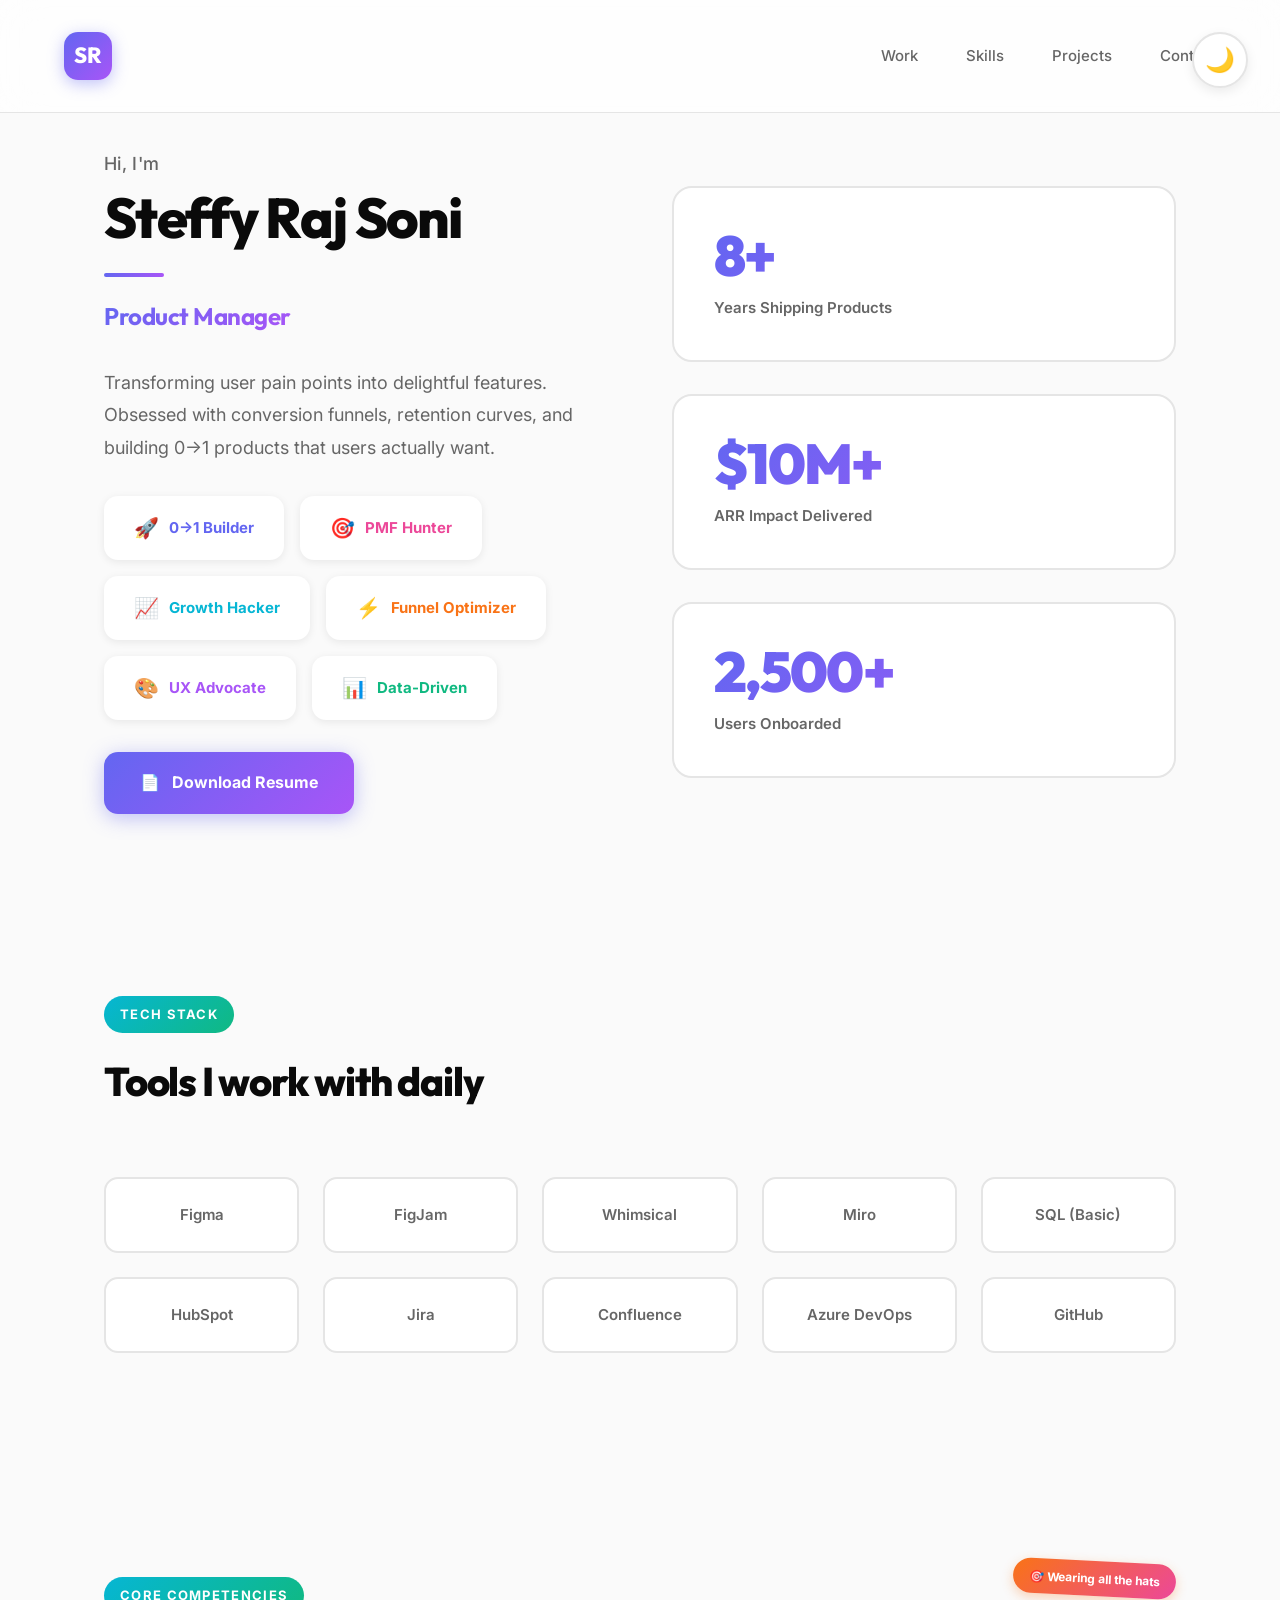
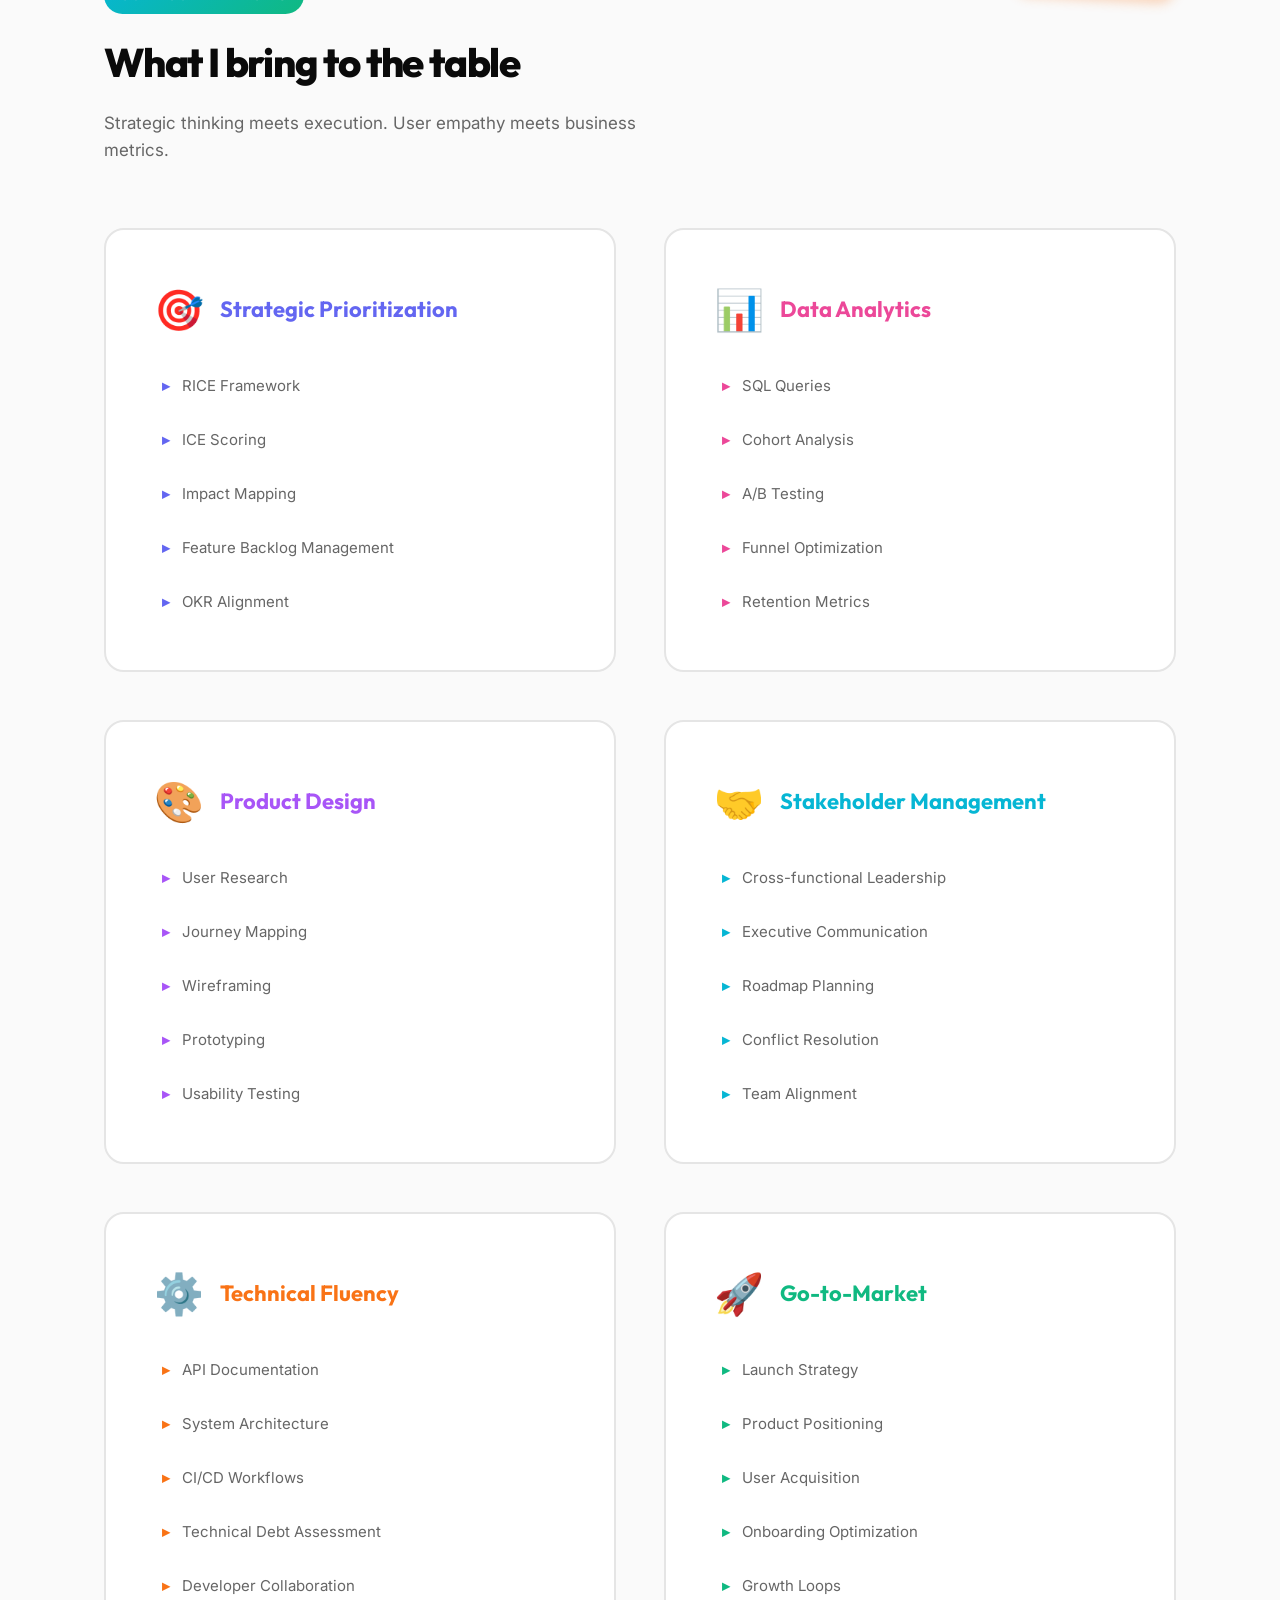
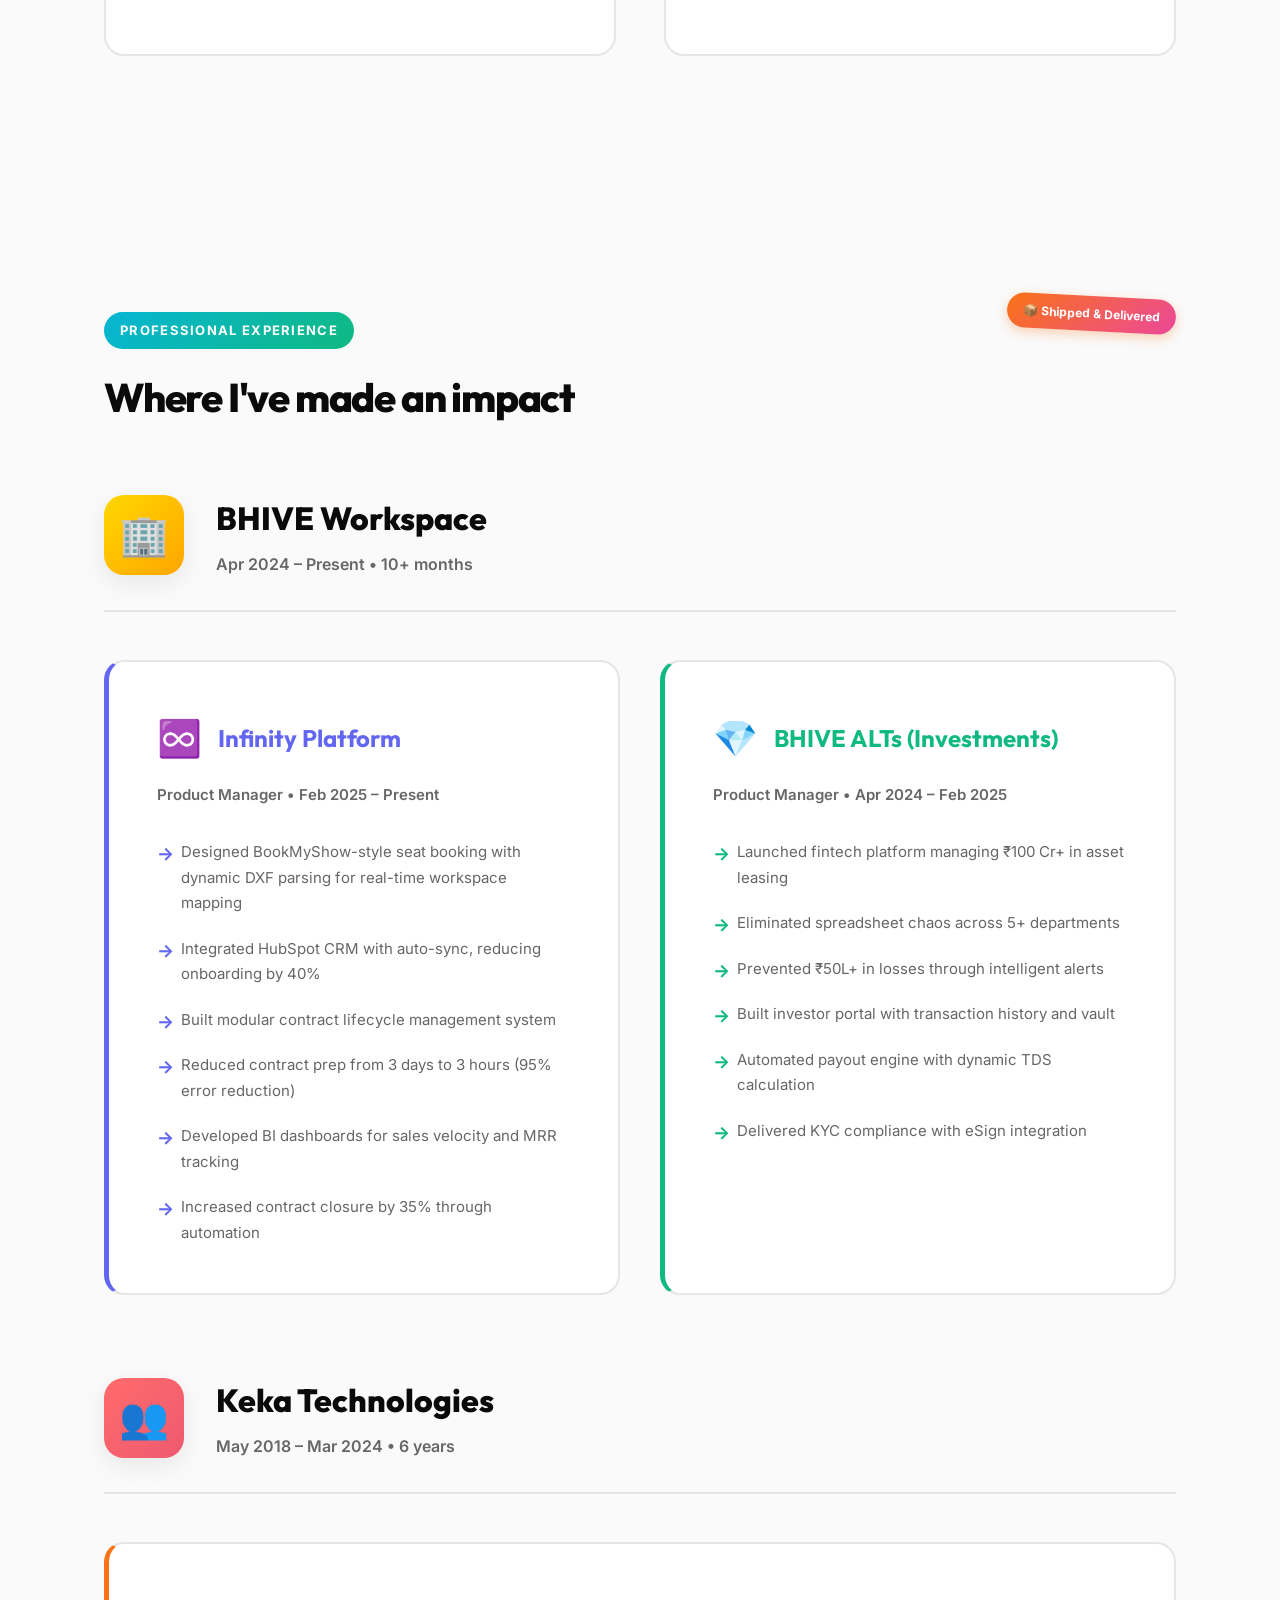
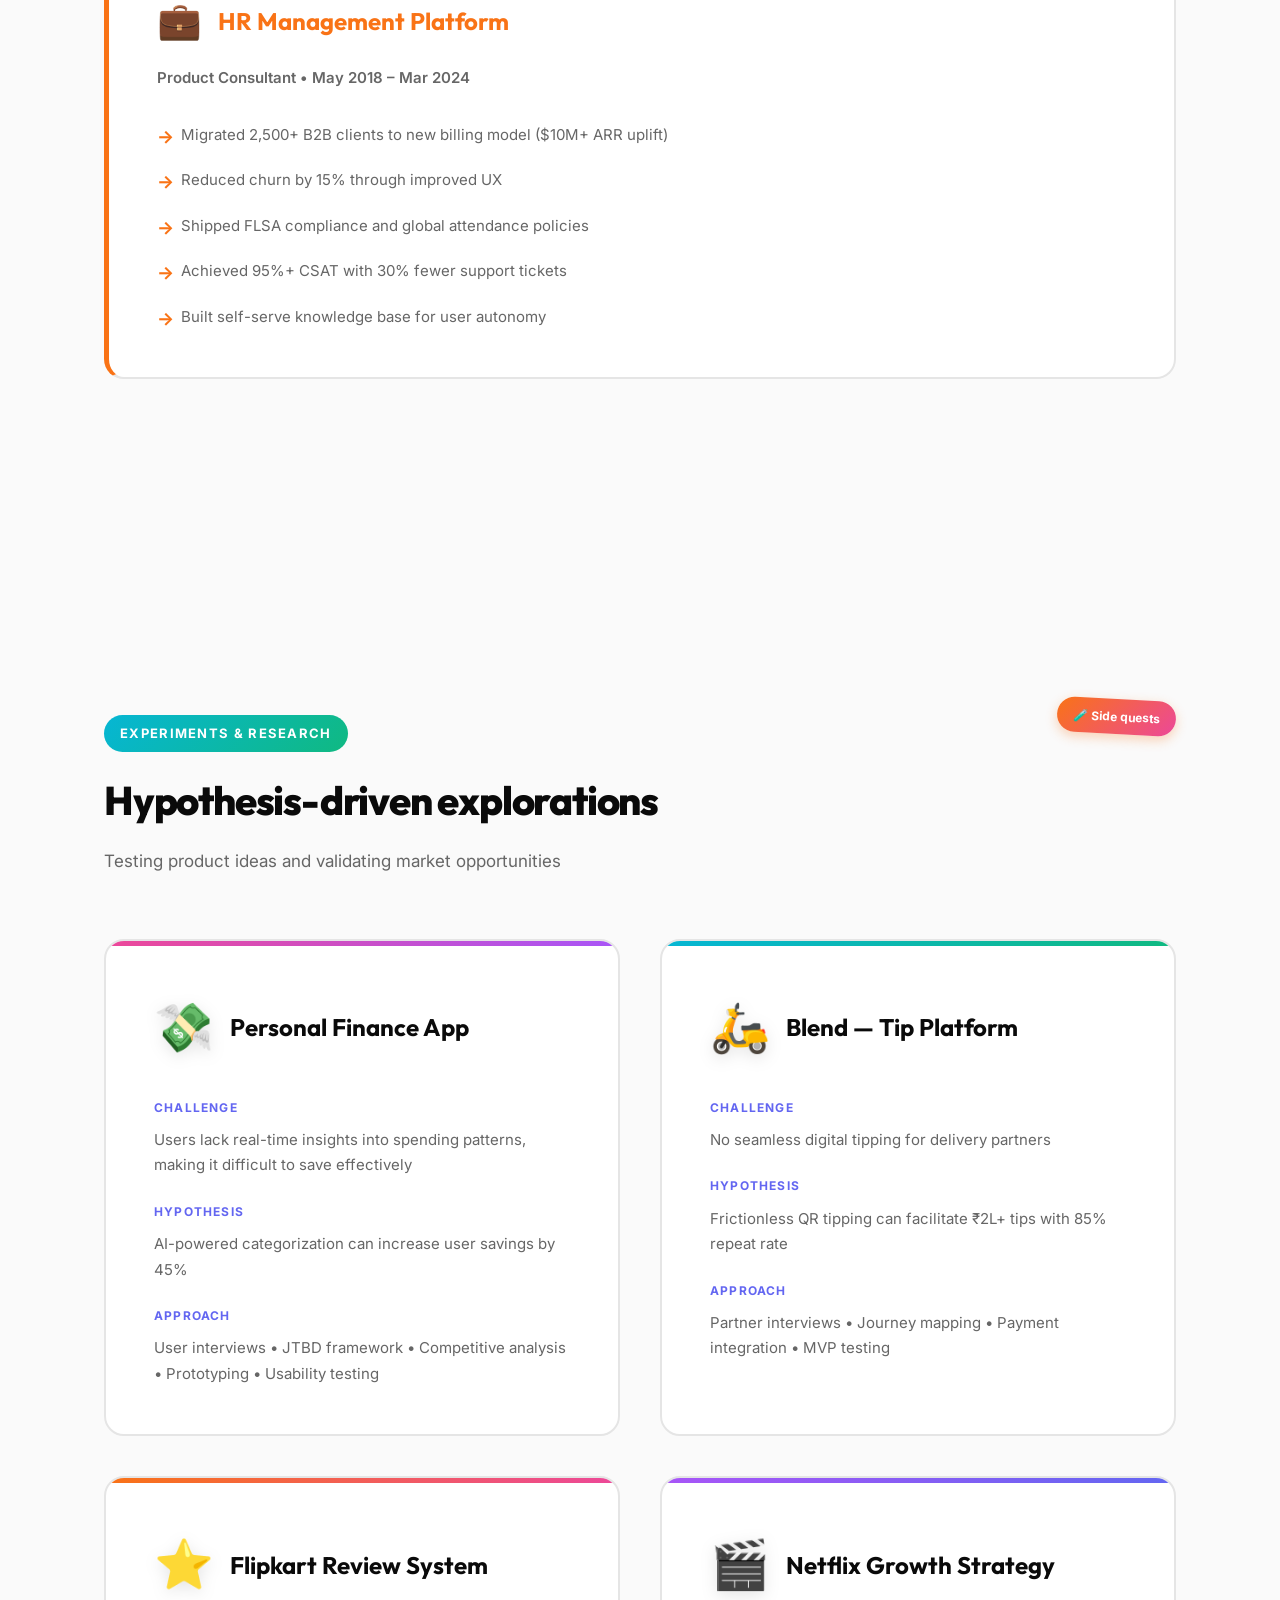
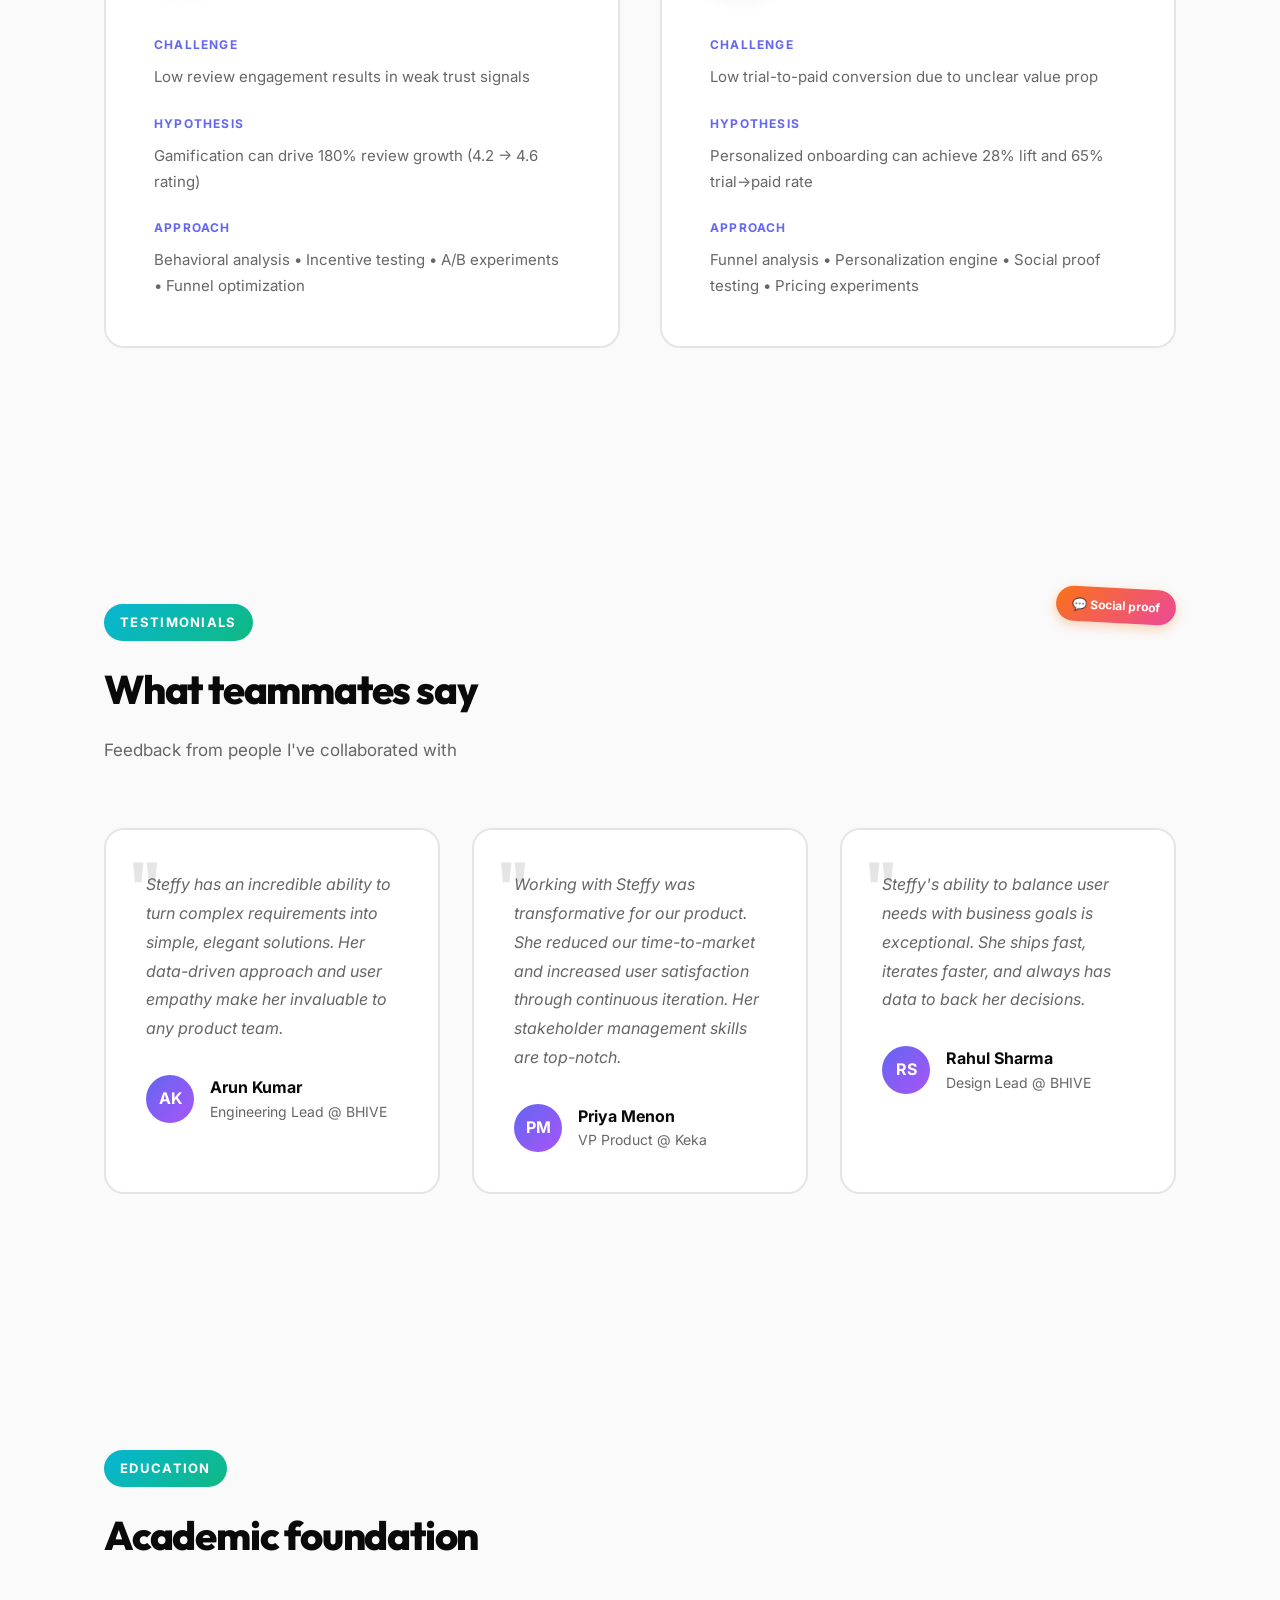
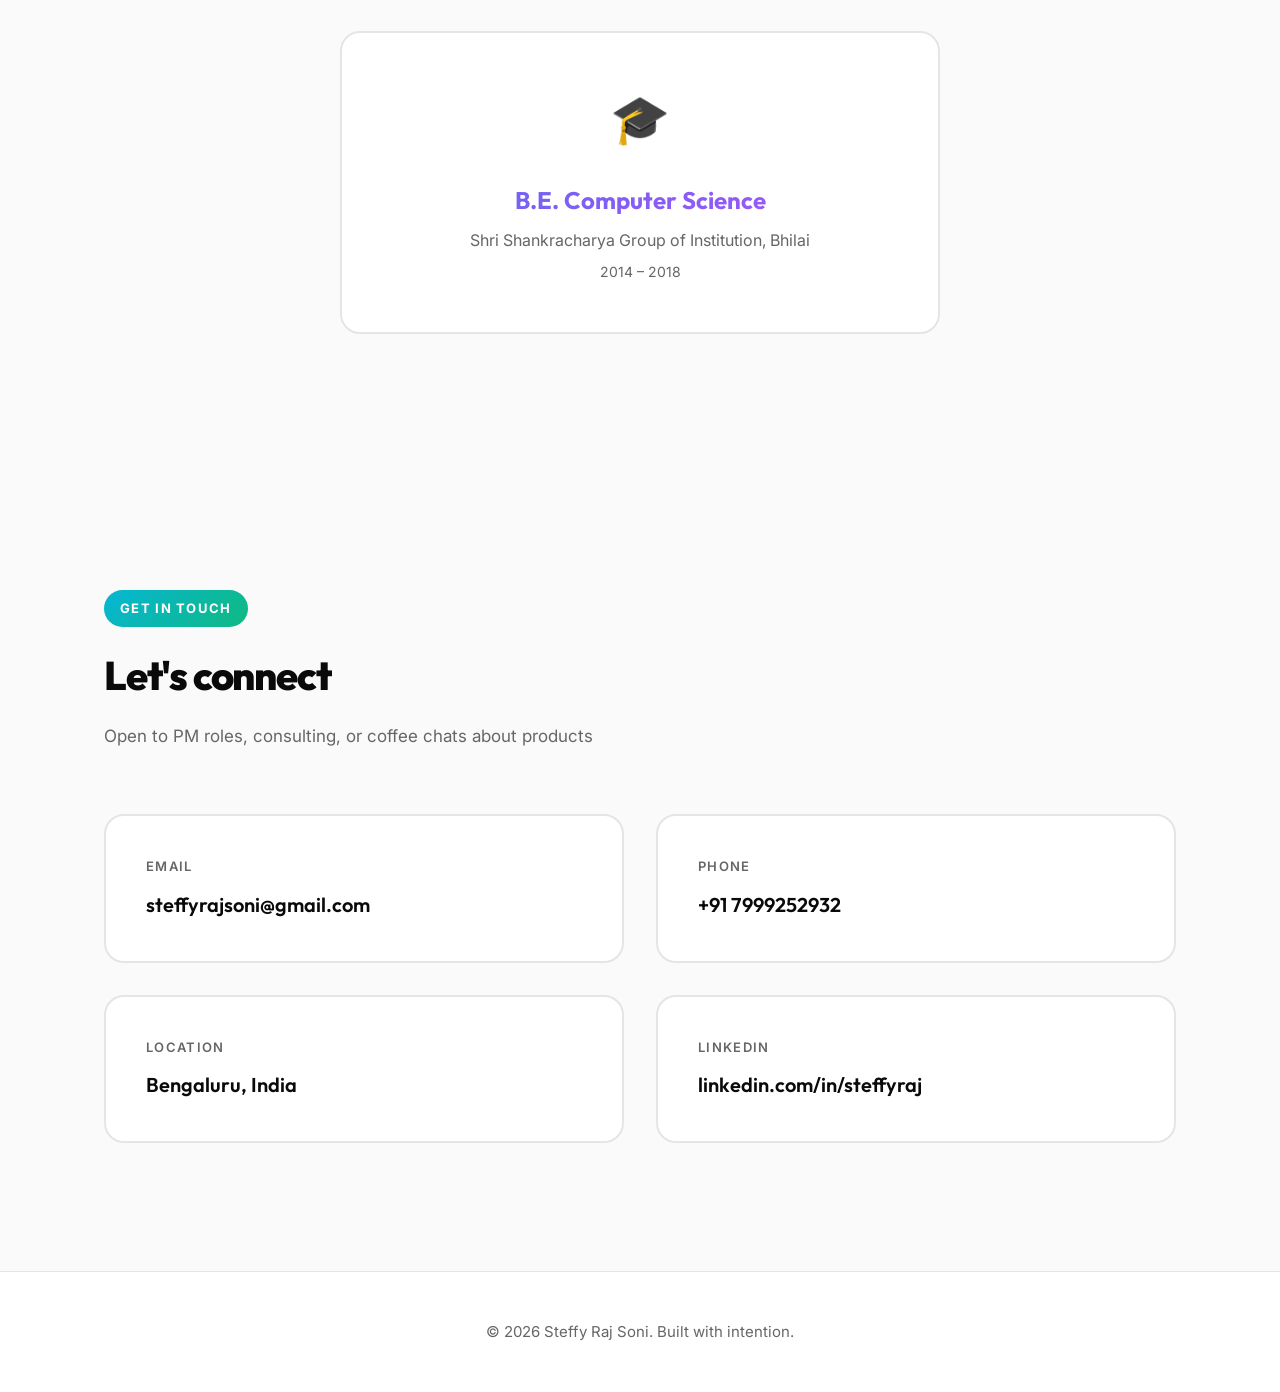
==== index.html @ a982491d "Replicate portfolio design" ====
<!DOCTYPE html>
<html lang="en">
<head>
    <meta charset="UTF-8">
    <meta name="viewport" content="width=device-width, initial-scale=1.0">
    <title>Steffy Raj Soni - Product Manager</title>
    <link rel="preconnect" href="https://fonts.googleapis.com">
    <link rel="preconnect" href="https://fonts.gstatic.com" crossorigin>
    <link href="https://fonts.googleapis.com/css2?family=Inter:wght@300;400;500;600;700;800&family=Outfit:wght@300;400;500;600;700;800;900&display=swap" rel="stylesheet">
    <link rel="stylesheet" href="style.css">
</head>
<body data-theme="light">
    <!-- Theme Toggle -->
    <div class="theme-toggle" id="themeToggle">
        <span id="themeIcon">🌙</span>
    </div>

    <nav>
        <div class="nav-container">
            <a href="#" class="logo">
                <div class="logo-icon">SR</div>
            </a>
            <ul class="nav-links">
                <li><a href="#work">Work</a></li>
                <li><a href="#skills">Skills</a></li>
                <li><a href="#projects">Projects</a></li>
                <li><a href="#contact">Contact</a></li>
            </ul>
        </div>
    </nav>

    <section class="hero">
        <div class="hero-text">
            <div class="hero-intro">
                <div class="hero-greeting">Hi, I'm</div>
                <h1 class="hero-name">Steffy Raj Soni</h1>
                <div class="hero-divider"></div>
                <div class="hero-role">
                    <span class="role-label">Product Manager</span>
                </div>
            </div>

            <p class="hero-description">
                Transforming user pain points into delightful features. Obsessed with conversion funnels, retention curves, and building 0→1 products that users actually want.
            </p>

            <div class="hero-badges">
                <div class="badge">
                    <span class="badge-icon">🚀</span>
                    <span>0→1 Builder</span>
                </div>
                <div class="badge">
                    <span class="badge-icon">🎯</span>
                    <span>PMF Hunter</span>
                </div>
                <div class="badge">
                    <span class="badge-icon">📈</span>
                    <span>Growth Hacker</span>
                </div>
                <div class="badge">
                    <span class="badge-icon">⚡</span>
                    <span>Funnel Optimizer</span>
                </div>
                <div class="badge">
                    <span class="badge-icon">🎨</span>
                    <span>UX Advocate</span>
                </div>
                <div class="badge">
                    <span class="badge-icon">📊</span>
                    <span>Data-Driven</span>
                </div>
            </div>

            <a href="#" class="hero-cta" id="downloadResume">
                <span>📄</span>
                <span>Download Resume</span>
            </a>
        </div>

        <div class="hero-stats">
            <div class="stat-item">
                <div class="stat-number">8+</div>
                <div class="stat-label">Years Shipping Products</div>
            </div>
            <div class="stat-item">
                <div class="stat-number">$10M+</div>
                <div class="stat-label">ARR Impact Delivered</div>
            </div>
            <div class="stat-item">
                <div class="stat-number">2,500+</div>
                <div class="stat-label">Users Onboarded</div>
            </div>
        </div>
    </section>

    <section class="tech-section">
        <div class="section-header">
            <div class="section-label">Tech Stack</div>
            <h2 class="section-title">Tools I work with daily</h2>
        </div>

        <div class="tech-grid">
            <div class="tech-item">Figma</div>
            <div class="tech-item">FigJam</div>
            <div class="tech-item">Whimsical</div>
            <div class="tech-item">Miro</div>
            <div class="tech-item">SQL (Basic)</div>
            <div class="tech-item">HubSpot</div>
            <div class="tech-item">Jira</div>
            <div class="tech-item">Confluence</div>
            <div class="tech-item">Azure DevOps</div>
            <div class="tech-item">GitHub</div>
        </div>
    </section>

    <section id="skills" class="section">
        <div class="section-header">
            <div class="jargon-badge">🎯 Wearing all the hats</div>
            <div class="section-label">Core Competencies</div>
            <h2 class="section-title">What I bring to the table</h2>
            <p class="section-description">
                Strategic thinking meets execution. User empathy meets business metrics.
            </p>
        </div>

        <div class="skills-grid">
            <div class="skill-card">
                <div class="skill-header">
                    <span class="skill-icon">🎯</span>
                    <h3 class="skill-title">Strategic Prioritization</h3>
                </div>
                <div class="skill-list">
                    <div class="skill-item">RICE Framework</div>
                    <div class="skill-item">ICE Scoring</div>
                    <div class="skill-item">Impact Mapping</div>
                    <div class="skill-item">Feature Backlog Management</div>
                    <div class="skill-item">OKR Alignment</div>
                </div>
            </div>

            <div class="skill-card">
                <div class="skill-header">
                    <span class="skill-icon">📊</span>
                    <h3 class="skill-title">Data Analytics</h3>
                </div>
                <div class="skill-list">
                    <div class="skill-item">SQL Queries</div>
                    <div class="skill-item">Cohort Analysis</div>
                    <div class="skill-item">A/B Testing</div>
                    <div class="skill-item">Funnel Optimization</div>
                    <div class="skill-item">Retention Metrics</div>
                </div>
            </div>

            <div class="skill-card">
                <div class="skill-header">
                    <span class="skill-icon">🎨</span>
                    <h3 class="skill-title">Product Design</h3>
                </div>
                <div class="skill-list">
                    <div class="skill-item">User Research</div>
                    <div class="skill-item">Journey Mapping</div>
                    <div class="skill-item">Wireframing</div>
                    <div class="skill-item">Prototyping</div>
                    <div class="skill-item">Usability Testing</div>
                </div>
            </div>

            <div class="skill-card">
                <div class="skill-header">
                    <span class="skill-icon">🤝</span>
                    <h3 class="skill-title">Stakeholder Management</h3>
                </div>
                <div class="skill-list">
                    <div class="skill-item">Cross-functional Leadership</div>
                    <div class="skill-item">Executive Communication</div>
                    <div class="skill-item">Roadmap Planning</div>
                    <div class="skill-item">Conflict Resolution</div>
                    <div class="skill-item">Team Alignment</div>
                </div>
            </div>

            <div class="skill-card">
                <div class="skill-header">
                    <span class="skill-icon">⚙️</span>
                    <h3 class="skill-title">Technical Fluency</h3>
                </div>
                <div class="skill-list">
                    <div class="skill-item">API Documentation</div>
                    <div class="skill-item">System Architecture</div>
                    <div class="skill-item">CI/CD Workflows</div>
                    <div class="skill-item">Technical Debt Assessment</div>
                    <div class="skill-item">Developer Collaboration</div>
                </div>
            </div>

            <div class="skill-card">
                <div class="skill-header">
                    <span class="skill-icon">🚀</span>
                    <h3 class="skill-title">Go-to-Market</h3>
                </div>
                <div class="skill-list">
                    <div class="skill-item">Launch Strategy</div>
                    <div class="skill-item">Product Positioning</div>
                    <div class="skill-item">User Acquisition</div>
                    <div class="skill-item">Onboarding Optimization</div>
                    <div class="skill-item">Growth Loops</div>
                </div>
            </div>
        </div>
    </section>

    <section id="work" class="section">
        <div class="section-header">
            <div class="jargon-badge">📦 Shipped & Delivered</div>
            <div class="section-label">Professional Experience</div>
            <h2 class="section-title">Where I've made an impact</h2>
        </div>

        <!-- BHIVE Workspace -->
        <div class="company-section">
            <div class="company-header">
                <div class="company-logo workspace-logo">🏢</div>
                <div class="company-info">
                    <h3>BHIVE Workspace</h3>
                    <div class="company-tenure">Apr 2024 – Present • 10+ months</div>
                </div>
            </div>

            <div class="products-grid">
                <!-- Infinity Product -->
                <div class="product-card" style="--product-color: var(--accent);">
                    <div class="product-header">
                        <span class="product-icon">♾️</span>
                        <h4 class="product-title">Infinity Platform</h4>
                    </div>
                    <div class="product-role">Product Manager • Feb 2025 – Present</div>
                    <div class="product-achievements">
                        <div class="achievement">Designed BookMyShow-style seat booking with dynamic DXF parsing for real-time workspace mapping</div>
                        <div class="achievement">Integrated HubSpot CRM with auto-sync, reducing onboarding by 40%</div>
                        <div class="achievement">Built modular contract lifecycle management system</div>
                        <div class="achievement">Reduced contract prep from 3 days to 3 hours (95% error reduction)</div>
                        <div class="achievement">Developed BI dashboards for sales velocity and MRR tracking</div>
                        <div class="achievement">Increased contract closure by 35% through automation</div>
                    </div>
                </div>

                <!-- BHIVE ALTs Product -->
                <div class="product-card" style="--product-color: var(--green);">
                    <div class="product-header">
                        <span class="product-icon">💎</span>
                        <h4 class="product-title">BHIVE ALTs (Investments)</h4>
                    </div>
                    <div class="product-role">Product Manager • Apr 2024 – Feb 2025</div>
                    <div class="product-achievements">
                        <div class="achievement">Launched fintech platform managing ₹100 Cr+ in asset leasing</div>
                        <div class="achievement">Eliminated spreadsheet chaos across 5+ departments</div>
                        <div class="achievement">Prevented ₹50L+ in losses through intelligent alerts</div>
                        <div class="achievement">Built investor portal with transaction history and vault</div>
                        <div class="achievement">Automated payout engine with dynamic TDS calculation</div>
                        <div class="achievement">Delivered KYC compliance with eSign integration</div>
                    </div>
                </div>
            </div>
        </div>

        <!-- Keka Technologies -->
        <div class="company-section">
            <div class="company-header">
                <div class="company-logo hr-logo">👥</div>
                <div class="company-info">
                    <h3>Keka Technologies</h3>
                    <div class="company-tenure">May 2018 – Mar 2024 • 6 years</div>
                </div>
            </div>

            <div class="products-grid" style="grid-template-columns: 1fr;">
                <div class="product-card" style="--product-color: var(--orange);">
                    <div class="product-header">
                        <span class="product-icon">💼</span>
                        <h4 class="product-title">HR Management Platform</h4>
                    </div>
                    <div class="product-role">Product Consultant • May 2018 – Mar 2024</div>
                    <div class="product-achievements">
                        <div class="achievement">Migrated 2,500+ B2B clients to new billing model ($10M+ ARR uplift)</div>
                        <div class="achievement">Reduced churn by 15% through improved UX</div>
                        <div class="achievement">Shipped FLSA compliance and global attendance policies</div>
                        <div class="achievement">Achieved 95%+ CSAT with 30% fewer support tickets</div>
                        <div class="achievement">Built self-serve knowledge base for user autonomy</div>
                    </div>
                </div>
            </div>
        </div>
    </section>

    <section id="projects" class="section">
        <div class="section-header">
            <div class="jargon-badge">🧪 Side quests</div>
            <div class="section-label">Experiments & Research</div>
            <h2 class="section-title">Hypothesis-driven explorations</h2>
            <p class="section-description">
                Testing product ideas and validating market opportunities
            </p>
        </div>

        <div class="projects-grid">
            <div class="project">
                <div class="project-header">
                    <span class="project-emoji">💸</span>
                    <h3 class="project-title">Personal Finance App</h3>
                </div>
                <div class="project-meta">
                    <div class="project-section">
                        <div class="project-label">Challenge</div>
                        <p class="project-text">Users lack real-time insights into spending patterns, making it difficult to save effectively</p>
                    </div>
                    <div class="project-section">
                        <div class="project-label">Hypothesis</div>
                        <p class="project-text">AI-powered categorization can increase user savings by 45%</p>
                    </div>
                    <div class="project-section">
                        <div class="project-label">Approach</div>
                        <p class="project-text">User interviews • JTBD framework • Competitive analysis • Prototyping • Usability testing</p>
                    </div>
                </div>
            </div>

            <div class="project">
                <div class="project-header">
                    <span class="project-emoji">🛵</span>
                    <h3 class="project-title">Blend — Tip Platform</h3>
                </div>
                <div class="project-meta">
                    <div class="project-section">
                        <div class="project-label">Challenge</div>
                        <p class="project-text">No seamless digital tipping for delivery partners</p>
                    </div>
                    <div class="project-section">
                        <div class="project-label">Hypothesis</div>
                        <p class="project-text">Frictionless QR tipping can facilitate ₹2L+ tips with 85% repeat rate</p>
                    </div>
                    <div class="project-section">
                        <div class="project-label">Approach</div>
                        <p class="project-text">Partner interviews • Journey mapping • Payment integration • MVP testing</p>
                    </div>
                </div>
            </div>

            <div class="project">
                <div class="project-header">
                    <span class="project-emoji">⭐</span>
                    <h3 class="project-title">Flipkart Review System</h3>
                </div>
                <div class="project-meta">
                    <div class="project-section">
                        <div class="project-label">Challenge</div>
                        <p class="project-text">Low review engagement results in weak trust signals</p>
                    </div>
                    <div class="project-section">
                        <div class="project-label">Hypothesis</div>
                        <p class="project-text">Gamification can drive 180% review growth (4.2 → 4.6 rating)</p>
                    </div>
                    <div class="project-section">
                        <div class="project-label">Approach</div>
                        <p class="project-text">Behavioral analysis • Incentive testing • A/B experiments • Funnel optimization</p>
                    </div>
                </div>
            </div>

            <div class="project">
                <div class="project-header">
                    <span class="project-emoji">🎬</span>
                    <h3 class="project-title">Netflix Growth Strategy</h3>
                </div>
                <div class="project-meta">
                    <div class="project-section">
                        <div class="project-label">Challenge</div>
                        <p class="project-text">Low trial-to-paid conversion due to unclear value prop</p>
                    </div>
                    <div class="project-section">
                        <div class="project-label">Hypothesis</div>
                        <p class="project-text">Personalized onboarding can achieve 28% lift and 65% trial→paid rate</p>
                    </div>
                    <div class="project-section">
                        <div class="project-label">Approach</div>
                        <p class="project-text">Funnel analysis • Personalization engine • Social proof testing • Pricing experiments</p>
                    </div>
                </div>
            </div>
        </div>
    </section>

    <section class="section">
        <div class="section-header">
            <div class="jargon-badge">💬 Social proof</div>
            <div class="section-label">Testimonials</div>
            <h2 class="section-title">What teammates say</h2>
            <p class="section-description">
                Feedback from people I've collaborated with
            </p>
        </div>

        <div class="testimonials-grid">
            <div class="testimonial">
                <p class="testimonial-text">Steffy has an incredible ability to turn complex requirements into simple, elegant solutions. Her data-driven approach and user empathy make her invaluable to any product team.</p>
                <div class="testimonial-author">
                    <div class="author-avatar">AK</div>
                    <div>
                        <div class="author-name">Arun Kumar</div>
                        <div class="author-role">Engineering Lead @ BHIVE</div>
                    </div>
                </div>
            </div>

            <div class="testimonial">
                <p class="testimonial-text">Working with Steffy was transformative for our product. She reduced our time-to-market and increased user satisfaction through continuous iteration. Her stakeholder management skills are top-notch.</p>
                <div class="testimonial-author">
                    <div class="author-avatar">PM</div>
                    <div>
                        <div class="author-name">Priya Menon</div>
                        <div class="author-role">VP Product @ Keka</div>
                    </div>
                </div>
            </div>

            <div class="testimonial">
                <p class="testimonial-text">Steffy's ability to balance user needs with business goals is exceptional. She ships fast, iterates faster, and always has data to back her decisions.</p>
                <div class="testimonial-author">
                    <div class="author-avatar">RS</div>
                    <div>
                        <div class="author-name">Rahul Sharma</div>
                        <div class="author-role">Design Lead @ BHIVE</div>
                    </div>
                </div>
            </div>
        </div>
    </section>

    <section class="section">
        <div class="section-header">
            <div class="section-label">Education</div>
            <h2 class="section-title">Academic foundation</h2>
        </div>

        <div class="education-card">
            <div class="education-icon">🎓</div>
            <div class="education-degree">B.E. Computer Science</div>
            <div class="education-school">Shri Shankracharya Group of Institution, Bhilai</div>
            <div class="education-year">2014 – 2018</div>
        </div>
    </section>

    <section id="contact" class="section">
        <div class="section-header">
            <div class="section-label">Get in Touch</div>
            <h2 class="section-title">Let's connect</h2>
            <p class="section-description">
                Open to PM roles, consulting, or coffee chats about products
            </p>
        </div>

        <div class="contact-grid">
            <div class="contact-item">
                <div class="contact-label">Email</div>
                <div class="contact-value">steffyrajsoni@gmail.com</div>
            </div>

            <div class="contact-item">
                <div class="contact-label">Phone</div>
                <div class="contact-value">+91 7999252932</div>
            </div>

            <div class="contact-item">
                <div class="contact-label">Location</div>
                <div class="contact-value">Bengaluru, India</div>
            </div>

            <div class="contact-item">
                <div class="contact-label">LinkedIn</div>
                <div class="contact-value">linkedin.com/in/steffyraj</div>
            </div>
        </div>
    </section>

    <footer>
        <p>© 2026 Steffy Raj Soni. Built with intention.</p>
    </footer>

    <script src="script.js"></script>
</body>
</html>
---- style.css ----
@import url('https://fonts.googleapis.com/css2?family=Inter:wght@300;400;500;600;700;800&family=Outfit:wght@300;400;500;600;700;800;900&display=swap');

* {
    margin: 0;
    padding: 0;
    box-sizing: border-box;
}

:root {
    --bg: #fafafa;
    --surface: #ffffff;
    --text: #0a0a0a;
    --text-secondary: #666666;
    --accent: #6366f1;
    --accent-hover: #4f46e5;
    --pink: #ec4899;
    --purple: #a855f7;
    --cyan: #06b6d4;
    --orange: #f97316;
    --green: #10b981;
    --border: #e5e5e5;
    --shadow: rgba(0, 0, 0, 0.08);
}

[data-theme="dark"] {
    --bg: #0a0a0f;
    --surface: #13131a;
    --text: #ffffff;
    --text-secondary: #a0a0b0;
    --border: #2d2d3a;
    --shadow: rgba(0, 0, 0, 0.3);
}

body {
    font-family: 'Inter', -apple-system, sans-serif;
    background: var(--bg);
    color: var(--text);
    line-height: 1.6;
    overflow-x: hidden;
    transition: background 0.3s ease, color 0.3s ease;
}

/* Theme Toggle */
.theme-toggle {
    position: fixed;
    top: 2rem;
    right: 2rem;
    z-index: 9999;
    width: 56px;
    height: 56px;
    background: var(--surface);
    border: 2px solid var(--border);
    border-radius: 50%;
    cursor: pointer;
    display: flex;
    align-items: center;
    justify-content: center;
    font-size: 1.5rem;
    transition: all 0.4s cubic-bezier(0.4, 0, 0.2, 1);
    box-shadow: 0 4px 12px var(--shadow);
}

.theme-toggle:hover {
    transform: rotate(180deg) scale(1.1);
    border-color: var(--accent);
    box-shadow: 0 8px 24px var(--shadow);
}

/* Nav with minimal logo */
nav {
    position: fixed;
    top: 0;
    left: 0;
    right: 0;
    padding: 2rem 4rem;
    background: rgba(255, 255, 255, 0.7);
    backdrop-filter: blur(20px);
    border-bottom: 1px solid var(--border);
    z-index: 1000;
    transition: all 0.3s ease;
}

[data-theme="dark"] nav {
    background: rgba(10, 10, 15, 0.7);
}

.nav-container {
    max-width: 1200px;
    margin: 0 auto;
    display: flex;
    justify-content: space-between;
    align-items: center;
}

.logo {
    display: flex;
    align-items: center;
    text-decoration: none;
    transition: all 0.4s cubic-bezier(0.4, 0, 0.2, 1);
}

.logo:hover {
    transform: scale(1.05);
}

.logo-icon {
    width: 48px;
    height: 48px;
    background: linear-gradient(135deg, var(--accent), var(--purple));
    border-radius: 14px;
    display: flex;
    align-items: center;
    justify-content: center;
    font-weight: 800;
    color: white;
    font-size: 1.375rem;
    font-family: 'Outfit', sans-serif;
    box-shadow: 0 4px 16px rgba(99, 102, 241, 0.4);
    transition: all 0.4s cubic-bezier(0.4, 0, 0.2, 1);
}

.logo:hover .logo-icon {
    box-shadow: 0 8px 24px rgba(99, 102, 241, 0.6);
    transform: rotate(-5deg);
}

.nav-links {
    display: flex;
    gap: 3rem;
    list-style: none;
}

.nav-links a {
    color: var(--text-secondary);
    text-decoration: none;
    font-weight: 500;
    font-size: 0.9375rem;
    transition: all 0.3s;
    position: relative;
}

.nav-links a::after {
    content: '';
    position: absolute;
    bottom: -4px;
    left: 0;
    width: 0;
    height: 2px;
    background: var(--accent);
    transition: width 0.3s;
}

.nav-links a:hover {
    color: var(--accent);
}

.nav-links a:hover::after {
    width: 100%;
}

/* Hero */
.hero {
    min-height: 100vh;
    display: grid;
    grid-template-columns: 1fr 1fr;
    gap: 4rem;
    padding: 8rem 4rem 4rem;
    max-width: 1200px;
    margin: 0 auto;
    align-items: center;
}

.hero-text {
    display: flex;
    flex-direction: column;
    gap: 2rem;
}

.hero-intro {
    display: flex;
    flex-direction: column;
    gap: 0.5rem;
}

.hero-greeting {
    font-size: 1.125rem;
    font-weight: 500;
    color: var(--text-secondary);
    letter-spacing: 0.02em;
}

.hero-name {
    font-family: 'Outfit', sans-serif;
    font-size: 3.5rem;
    font-weight: 800;
    line-height: 1.1;
    letter-spacing: -0.03em;
    color: var(--text);
    margin-bottom: 0.5rem;
}

.hero-role {
    margin-top: 0.25rem;
}

.role-label {
    font-family: 'Outfit', sans-serif;
    font-size: 1.5rem;
    font-weight: 700;
    background: linear-gradient(135deg, var(--accent), var(--purple));
    -webkit-background-clip: text;
    -webkit-text-fill-color: transparent;
    background-clip: text;
    letter-spacing: -0.02em;
}

.hero-divider {
    width: 60px;
    height: 4px;
    background: linear-gradient(90deg, var(--accent), var(--purple));
    border-radius: 2px;
    margin: 0.5rem 0;
}

.hero-description {
    font-size: 1.125rem;
    line-height: 1.8;
    color: var(--text-secondary);
    max-width: 540px;
}

/* Floating badges redesigned */
.hero-badges {
    display: flex;
    flex-wrap: wrap;
    gap: 1rem;
}

.badge {
    position: relative;
    padding: 0.875rem 1.75rem;
    background: var(--surface);
    border: 2px solid transparent;
    border-radius: 14px;
    font-size: 0.9375rem;
    font-weight: 700;
    display: flex;
    align-items: center;
    gap: 0.625rem;
    transition: all 0.4s cubic-bezier(0.4, 0, 0.2, 1);
    box-shadow: 0 2px 8px var(--shadow);
}

.badge::before {
    content: '';
    position: absolute;
    inset: 0;
    background: var(--badge-gradient);
    border-radius: 14px;
    z-index: -1;
    opacity: 0;
    transition: opacity 0.4s;
}

.badge:hover {
    transform: translateY(-6px) scale(1.05);
    color: white;
    border-color: transparent;
    box-shadow: 0 12px 32px var(--shadow);
}

.badge:hover::before {
    opacity: 1;
}

.badge-icon {
    font-size: 1.25rem;
    transition: transform 0.4s;
}

.badge:hover .badge-icon {
    transform: rotate(10deg) scale(1.1);
}

.badge:nth-child(1) {
    --badge-gradient: linear-gradient(135deg, var(--accent), var(--purple));
    color: var(--accent);
}

.badge:nth-child(2) {
    --badge-gradient: linear-gradient(135deg, var(--pink), var(--orange));
    color: var(--pink);
}

.badge:nth-child(3) {
    --badge-gradient: linear-gradient(135deg, var(--cyan), var(--green));
    color: var(--cyan);
}

.badge:nth-child(4) {
    --badge-gradient: linear-gradient(135deg, var(--orange), var(--pink));
    color: var(--orange);
}

.badge:nth-child(5) {
    --badge-gradient: linear-gradient(135deg, var(--purple), var(--accent));
    color: var(--purple);
}

.badge:nth-child(6) {
    --badge-gradient: linear-gradient(135deg, var(--green), var(--cyan));
    color: var(--green);
}

.hero-cta {
    display: inline-flex;
    align-items: center;
    gap: 0.75rem;
    padding: 1.125rem 2.25rem;
    background: linear-gradient(135deg, var(--accent), var(--purple));
    color: white;
    text-decoration: none;
    border-radius: 14px;
    font-weight: 700;
    font-size: 1rem;
    transition: all 0.4s cubic-bezier(0.4, 0, 0.2, 1);
    width: fit-content;
    box-shadow: 0 4px 20px rgba(99, 102, 241, 0.4);
}

.hero-cta:hover {
    transform: translateY(-4px);
    box-shadow: 0 12px 32px rgba(99, 102, 241, 0.6);
}

/* Stats */
.hero-stats {
    display: flex;
    flex-direction: column;
    gap: 2rem;
}

.stat-item {
    padding: 2.5rem;
    background: var(--surface);
    border: 2px solid var(--border);
    border-radius: 20px;
    transition: all 0.4s cubic-bezier(0.4, 0, 0.2, 1);
    position: relative;
    overflow: hidden;
}

.stat-item::before {
    content: '';
    position: absolute;
    top: 0;
    left: 0;
    right: 0;
    height: 4px;
    background: linear-gradient(90deg, var(--accent), var(--pink));
    transform: scaleX(0);
    transform-origin: left;
    transition: transform 0.6s cubic-bezier(0.4, 0, 0.2, 1);
}

.stat-item:hover::before {
    transform: scaleX(1);
}

.stat-item:hover {
    transform: translateY(-8px);
    border-color: var(--accent);
    box-shadow: 0 16px 40px var(--shadow);
}

.stat-number {
    font-family: 'Outfit', sans-serif;
    font-size: 3.5rem;
    font-weight: 900;
    line-height: 1;
    letter-spacing: -0.03em;
    background: linear-gradient(135deg, var(--accent), var(--purple));
    -webkit-background-clip: text;
    -webkit-text-fill-color: transparent;
    background-clip: text;
}

.stat-label {
    font-size: 0.9375rem;
    color: var(--text-secondary);
    font-weight: 600;
    margin-top: 0.75rem;
}

/* Section with jargon */
.section {
    padding: 8rem 4rem;
    max-width: 1200px;
    margin: 0 auto;
    position: relative;
}

.section-header {
    margin-bottom: 4rem;
    position: relative;
}

.jargon-badge {
    position: absolute;
    top: -1rem;
    right: 0;
    padding: 0.5rem 1rem;
    background: linear-gradient(135deg, var(--orange), var(--pink));
    color: white;
    font-size: 0.75rem;
    font-weight: 700;
    border-radius: 50px;
    transform: rotate(3deg);
    box-shadow: 0 4px 12px rgba(249, 115, 22, 0.3);
    animation: wiggle 3s ease-in-out infinite;
}

@keyframes wiggle {
    0%, 100% { transform: rotate(3deg); }
    50% { transform: rotate(-3deg); }
}

.section-label {
    display: inline-flex;
    padding: 0.5rem 1rem;
    background: linear-gradient(135deg, var(--cyan), var(--green));
    color: white;
    font-size: 0.8125rem;
    font-weight: 700;
    text-transform: uppercase;
    letter-spacing: 0.1em;
    border-radius: 50px;
    margin-bottom: 1rem;
}

.section-title {
    font-family: 'Outfit', sans-serif;
    font-size: 2.5rem;
    font-weight: 800;
    letter-spacing: -0.03em;
    margin-bottom: 1rem;
}

.section-description {
    font-size: 1.0625rem;
    color: var(--text-secondary);
    max-width: 600px;
}

/* Skills cards with better layout */
.skills-grid {
    display: grid;
    grid-template-columns: repeat(2, 1fr);
    gap: 3rem;
}

.skill-card {
    padding: 3rem;
    background: var(--surface);
    border: 2px solid var(--border);
    border-radius: 20px;
    transition: all 0.4s cubic-bezier(0.4, 0, 0.2, 1);
    position: relative;
}

.skill-card::before {
    content: '';
    position: absolute;
    top: 0;
    left: 0;
    right: 0;
    height: 5px;
    background: var(--skill-color);
    border-radius: 20px 20px 0 0;
    transform: scaleX(0);
    transform-origin: left;
    transition: transform 0.6s cubic-bezier(0.4, 0, 0.2, 1);
}

.skill-card:hover::before {
    transform: scaleX(1);
}

.skill-card:hover {
    transform: translateY(-8px);
    box-shadow: 0 20px 48px var(--shadow);
    border-color: var(--skill-color);
}

.skill-card:nth-child(1) { --skill-color: var(--accent); }
.skill-card:nth-child(2) { --skill-color: var(--pink); }
.skill-card:nth-child(3) { --skill-color: var(--purple); }
.skill-card:nth-child(4) { --skill-color: var(--cyan); }
.skill-card:nth-child(5) { --skill-color: var(--orange); }
.skill-card:nth-child(6) { --skill-color: var(--green); }

.skill-header {
    display: flex;
    align-items: center;
    gap: 1rem;
    margin-bottom: 1.5rem;
}

.skill-icon {
    font-size: 2.5rem;
}

.skill-title {
    font-family: 'Outfit', sans-serif;
    font-size: 1.375rem;
    font-weight: 700;
    color: var(--skill-color);
}

.skill-list {
    display: flex;
    flex-direction: column;
    gap: 0.875rem;
}

.skill-item {
    display: flex;
    align-items: center;
    gap: 0.75rem;
    font-size: 0.9375rem;
    color: var(--text-secondary);
    padding: 0.5rem;
    border-radius: 8px;
    transition: all 0.3s;
}

.skill-item:hover {
    background: var(--bg);
    color: var(--text);
    transform: translateX(8px);
}

.skill-item::before {
    content: '▸';
    color: var(--skill-color);
    font-weight: 700;
}

/* Company section with better logos */
.company-section {
    margin-bottom: 5rem;
}

.company-header {
    display: flex;
    align-items: center;
    gap: 2rem;
    margin-bottom: 3rem;
    padding-bottom: 2rem;
    border-bottom: 2px solid var(--border);
}

.company-logo {
    width: 80px;
    height: 80px;
    border-radius: 20px;
    display: flex;
    align-items: center;
    justify-content: center;
    font-size: 2.5rem;
    flex-shrink: 0;
    box-shadow: 0 8px 24px var(--shadow);
    transition: all 0.4s cubic-bezier(0.4, 0, 0.2, 1);
}

.company-logo:hover {
    transform: scale(1.05) rotate(-5deg);
}

.workspace-logo {
    background: linear-gradient(135deg, #FFD700, #FFA500);
}

.investment-logo {
    background: linear-gradient(135deg, #4CAF50, #45a049);
}

.hr-logo {
    background: linear-gradient(135deg, #FF6B6B, #EE5A6F);
}

.company-info h3 {
    font-family: 'Outfit', sans-serif;
    font-size: 2rem;
    font-weight: 800;
    margin-bottom: 0.5rem;
}

.company-tenure {
    color: var(--text-secondary);
    font-size: 1rem;
    font-weight: 600;
}

.products-grid {
    display: grid;
    grid-template-columns: repeat(2, 1fr);
    gap: 2.5rem;
}

.product-card {
    padding: 3rem;
    background: var(--surface);
    border: 2px solid var(--border);
    border-left: 5px solid var(--product-color);
    border-radius: 20px;
    transition: all 0.4s cubic-bezier(0.4, 0, 0.2, 1);
}

.product-card:hover {
    transform: translateX(12px);
    box-shadow: 0 16px 48px var(--shadow);
    border-color: var(--product-color);
}

.product-header {
    display: flex;
    align-items: center;
    gap: 1rem;
    margin-bottom: 1rem;
}

.product-icon {
    font-size: 2.25rem;
}

.product-title {
    font-family: 'Outfit', sans-serif;
    font-size: 1.5rem;
    font-weight: 700;
    color: var(--product-color);
}

.product-role {
    font-size: 0.9375rem;
    color: var(--text-secondary);
    margin-bottom: 2rem;
    font-weight: 600;
}

.product-achievements {
    display: flex;
    flex-direction: column;
    gap: 1.25rem;
}

.achievement {
    display: flex;
    gap: 1rem;
    font-size: 0.9375rem;
    color: var(--text-secondary);
    line-height: 1.7;
    padding-left: 1.5rem;
    position: relative;
    transition: all 0.3s;
}

.achievement:hover {
    color: var(--text);
    transform: translateX(8px);
}

.achievement::before {
    content: '→';
    position: absolute;
    left: 0;
    color: var(--product-color);
    font-weight: 700;
    font-size: 1.125rem;
}

/* Tech stack cleaner */
.tech-section {
    padding: 6rem 4rem;
    max-width: 1200px;
    margin: 0 auto;
}

.tech-grid {
    display: grid;
    grid-template-columns: repeat(5, 1fr);
    gap: 1.5rem;
}

.tech-item {
    padding: 1.5rem;
    background: var(--surface);
    border: 2px solid var(--border);
    border-radius: 14px;
    text-align: center;
    font-size: 0.9375rem;
    font-weight: 600;
    color: var(--text-secondary);
    transition: all 0.4s cubic-bezier(0.4, 0, 0.2, 1);
}

.tech-item:hover {
    transform: translateY(-6px) scale(1.05);
    border-color: var(--accent);
    color: var(--accent);
    box-shadow: 0 8px 24px var(--shadow);
}

/* Projects */
.projects-grid {
    display: grid;
    grid-template-columns: repeat(2, 1fr);
    gap: 2.5rem;
}

.project {
    padding: 3rem;
    background: var(--surface);
    border: 2px solid var(--border);
    border-radius: 20px;
    transition: all 0.4s cubic-bezier(0.4, 0, 0.2, 1);
    position: relative;
    overflow: hidden;
}

.project::before {
    content: '';
    position: absolute;
    top: 0;
    left: 0;
    right: 0;
    height: 5px;
    background: var(--project-color);
}

.project:hover {
    transform: translateY(-8px);
    box-shadow: 0 20px 48px var(--shadow);
    border-color: var(--project-color);
}

.project:nth-child(1) { --project-color: linear-gradient(90deg, var(--pink), var(--purple)); }
.project:nth-child(2) { --project-color: linear-gradient(90deg, var(--cyan), var(--green)); }
.project:nth-child(3) { --project-color: linear-gradient(90deg, var(--orange), var(--pink)); }
.project:nth-child(4) { --project-color: linear-gradient(90deg, var(--purple), var(--accent)); }

.project::before {
    background: var(--project-color);
}

.project-header {
    display: flex;
    align-items: center;
    gap: 1rem;
    margin-bottom: 2rem;
}

.project-emoji {
    font-size: 3rem;
    filter: drop-shadow(0 4px 8px rgba(0, 0, 0, 0.1));
}

.project-title {
    font-family: 'Outfit', sans-serif;
    font-size: 1.5rem;
    font-weight: 700;
}

.project-meta {
    display: flex;
    flex-direction: column;
    gap: 1.5rem;
}

.project-section {
    display: flex;
    flex-direction: column;
    gap: 0.625rem;
}

.project-label {
    font-size: 0.75rem;
    font-weight: 700;
    color: var(--accent);
    text-transform: uppercase;
    letter-spacing: 0.1em;
}

.project-text {
    font-size: 0.9375rem;
    color: var(--text-secondary);
    line-height: 1.7;
}

/* Testimonials */
.testimonials-grid {
    display: grid;
    grid-template-columns: repeat(3, 1fr);
    gap: 2rem;
}

.testimonial {
    padding: 2.5rem;
    background: var(--surface);
    border: 2px solid var(--border);
    border-radius: 20px;
    transition: all 0.4s cubic-bezier(0.4, 0, 0.2, 1);
    position: relative;
}

.testimonial::before {
    content: '"';
    position: absolute;
    top: 1.5rem;
    left: 1.5rem;
    font-size: 4rem;
    font-family: 'Outfit', sans-serif;
    font-weight: 800;
    color: var(--border);
    line-height: 1;
}

.testimonial:hover {
    transform: translateY(-8px);
    box-shadow: 0 16px 40px var(--shadow);
    border-color: var(--accent);
}

.testimonial-text {
    font-style: italic;
    color: var(--text-secondary);
    line-height: 1.8;
    margin-bottom: 2rem;
    position: relative;
    z-index: 1;
}

.testimonial-author {
    display: flex;
    align-items: center;
    gap: 1rem;
}

.author-avatar {
    width: 48px;
    height: 48px;
    background: linear-gradient(135deg, var(--accent), var(--purple));
    border-radius: 50%;
    display: flex;
    align-items: center;
    justify-content: center;
    font-weight: 700;
    color: white;
    font-size: 1rem;
}

.author-name {
    font-weight: 700;
    color: var(--text);
}

.author-role {
    font-size: 0.875rem;
    color: var(--text-secondary);
}

/* Education */
.education-card {
    padding: 3rem;
    background: var(--surface);
    border: 2px solid var(--border);
    border-radius: 20px;
    text-align: center;
    max-width: 600px;
    margin: 3rem auto 0;
    transition: all 0.4s cubic-bezier(0.4, 0, 0.2, 1);
}

.education-card:hover {
    transform: translateY(-8px);
    box-shadow: 0 16px 40px var(--shadow);
    border-color: var(--accent);
}

.education-icon {
    font-size: 3rem;
    margin-bottom: 1.5rem;
}

.education-degree {
    font-family: 'Outfit', sans-serif;
    font-size: 1.5rem;
    font-weight: 700;
    background: linear-gradient(135deg, var(--accent), var(--purple));
    -webkit-background-clip: text;
    -webkit-text-fill-color: transparent;
    background-clip: text;
    margin-bottom: 0.5rem;
}

.education-school {
    color: var(--text-secondary);
    font-size: 1rem;
    margin-bottom: 0.5rem;
}

.education-year {
    color: var(--text-secondary);
    font-size: 0.875rem;
}

/* Contact */
.contact-grid {
    display: grid;
    grid-template-columns: repeat(2, 1fr);
    gap: 2rem;
}

.contact-item {
    padding: 2.5rem;
    background: var(--surface);
    border: 2px solid var(--border);
    border-radius: 20px;
    display: flex;
    flex-direction: column;
    gap: 0.75rem;
    transition: all 0.4s cubic-bezier(0.4, 0, 0.2, 1);
    cursor: pointer;
    position: relative;
    overflow: hidden;
}

.contact-item::before {
    content: '';
    position: absolute;
    top: 0;
    left: 0;
    right: 0;
    height: 4px;
    background: var(--contact-color);
    transform: scaleX(0);
    transform-origin: left;
    transition: transform 0.6s cubic-bezier(0.4, 0, 0.2, 1);
}

.contact-item:hover::before {
    transform: scaleX(1);
}

.contact-item:nth-child(1) { --contact-color: linear-gradient(90deg, var(--accent), var(--purple)); }
.contact-item:nth-child(2) { --contact-color: linear-gradient(90deg, var(--pink), var(--orange)); }
.contact-item:nth-child(3) { --contact-color: linear-gradient(90deg, var(--cyan), var(--green)); }
.contact-item:nth-child(4) { --contact-color: linear-gradient(90deg, var(--purple), var(--pink)); }

.contact-item:hover {
    border-color: var(--accent);
    box-shadow: 0 12px 32px var(--shadow);
    transform: translateY(-8px);
}

.contact-label {
    font-size: 0.8125rem;
    font-weight: 600;
    color: var(--text-secondary);
    text-transform: uppercase;
    letter-spacing: 0.1em;
}

.contact-value {
    font-family: 'Outfit', sans-serif;
    font-size: 1.25rem;
    font-weight: 600;
    color: var(--text);
}

/* Footer */
footer {
    padding: 3rem 4rem;
    text-align: center;
    border-top: 1px solid var(--border);
    background: var(--surface);
}

footer p {
    color: var(--text-secondary);
    font-size: 0.9375rem;
}

/* Responsive */
@media (max-width: 1024px) {
    .hero {
        grid-template-columns: 1fr;
        padding: 6rem 2rem 4rem;
    }

    .section, .tech-section {
        padding: 6rem 2rem;
    }

    .skills-grid, .testimonials-grid, .products-grid {
        grid-template-columns: 1fr;
    }

    .tech-grid {
        grid-template-columns: repeat(2, 1fr);
    }

    .projects-grid, .contact-grid {
        grid-template-columns: 1fr;
    }

    nav {
        padding: 1.5rem 2rem;
    }

    .nav-links {
        display: none;
    }

    .hero h1 {
        font-size: 2.5rem;
    }

    .hero-name {
        font-size: 2.5rem !important;
    }

    .role-label {
        font-size: 1.25rem !important;
    }

    .theme-toggle {
        top: 1rem;
        right: 1rem;
    }

    .jargon-badge {
        position: static;
        margin-bottom: 1rem;
    }
}

html {
    scroll-behavior: smooth;
}

*:focus-visible {
    outline: 2px solid var(--accent);
    outline-offset: 4px;
}
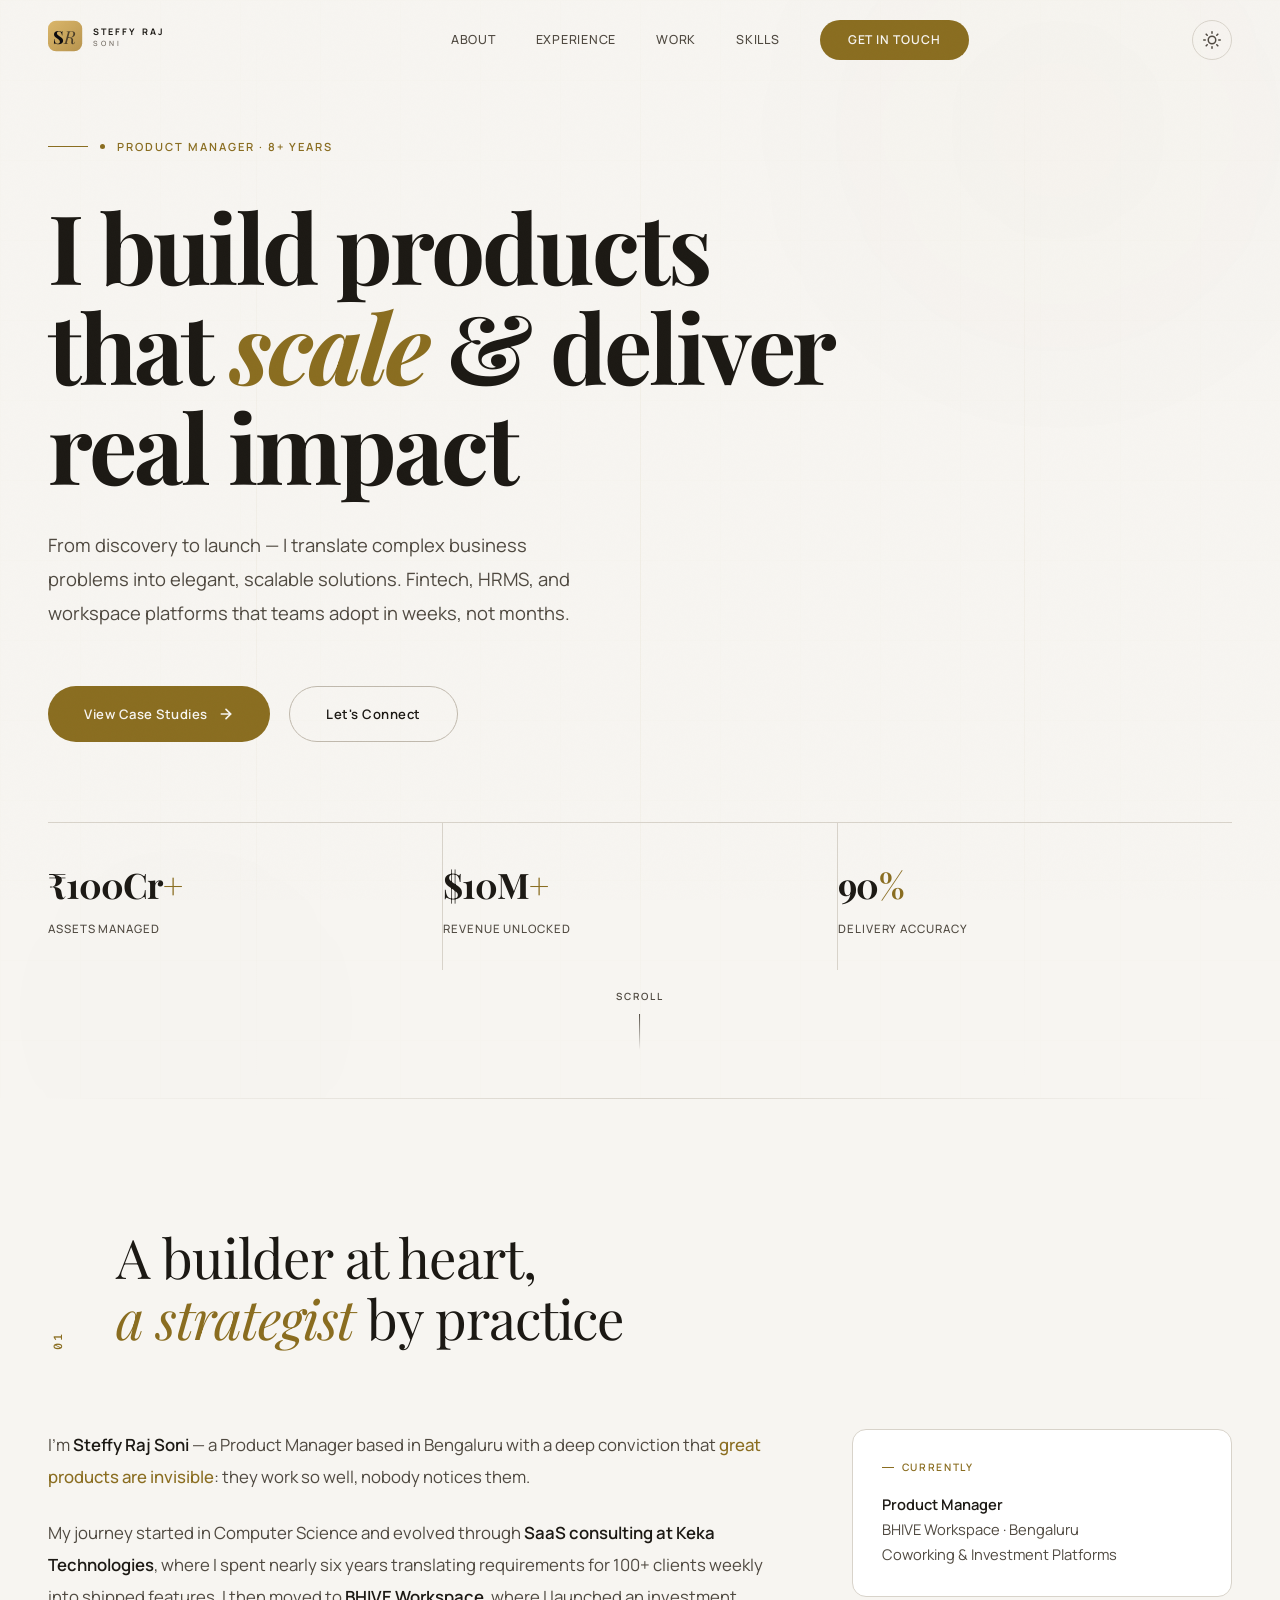
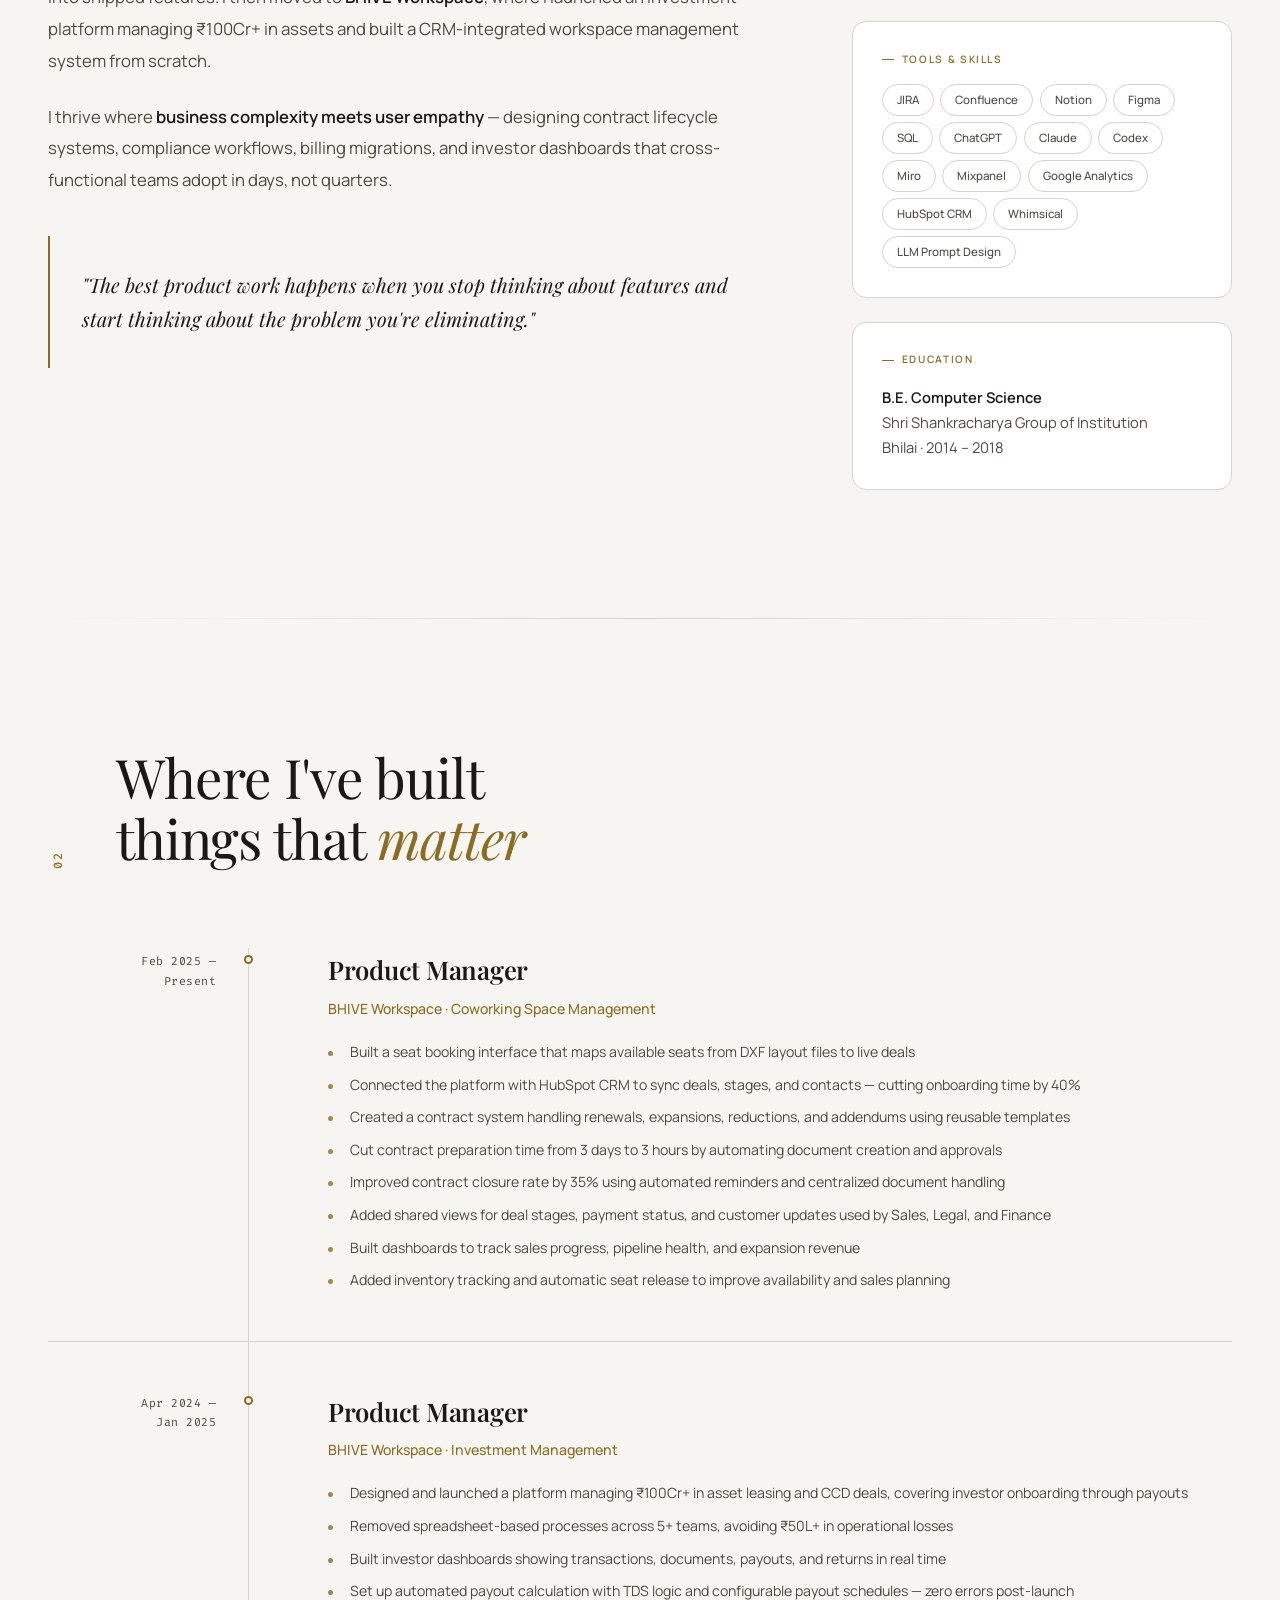
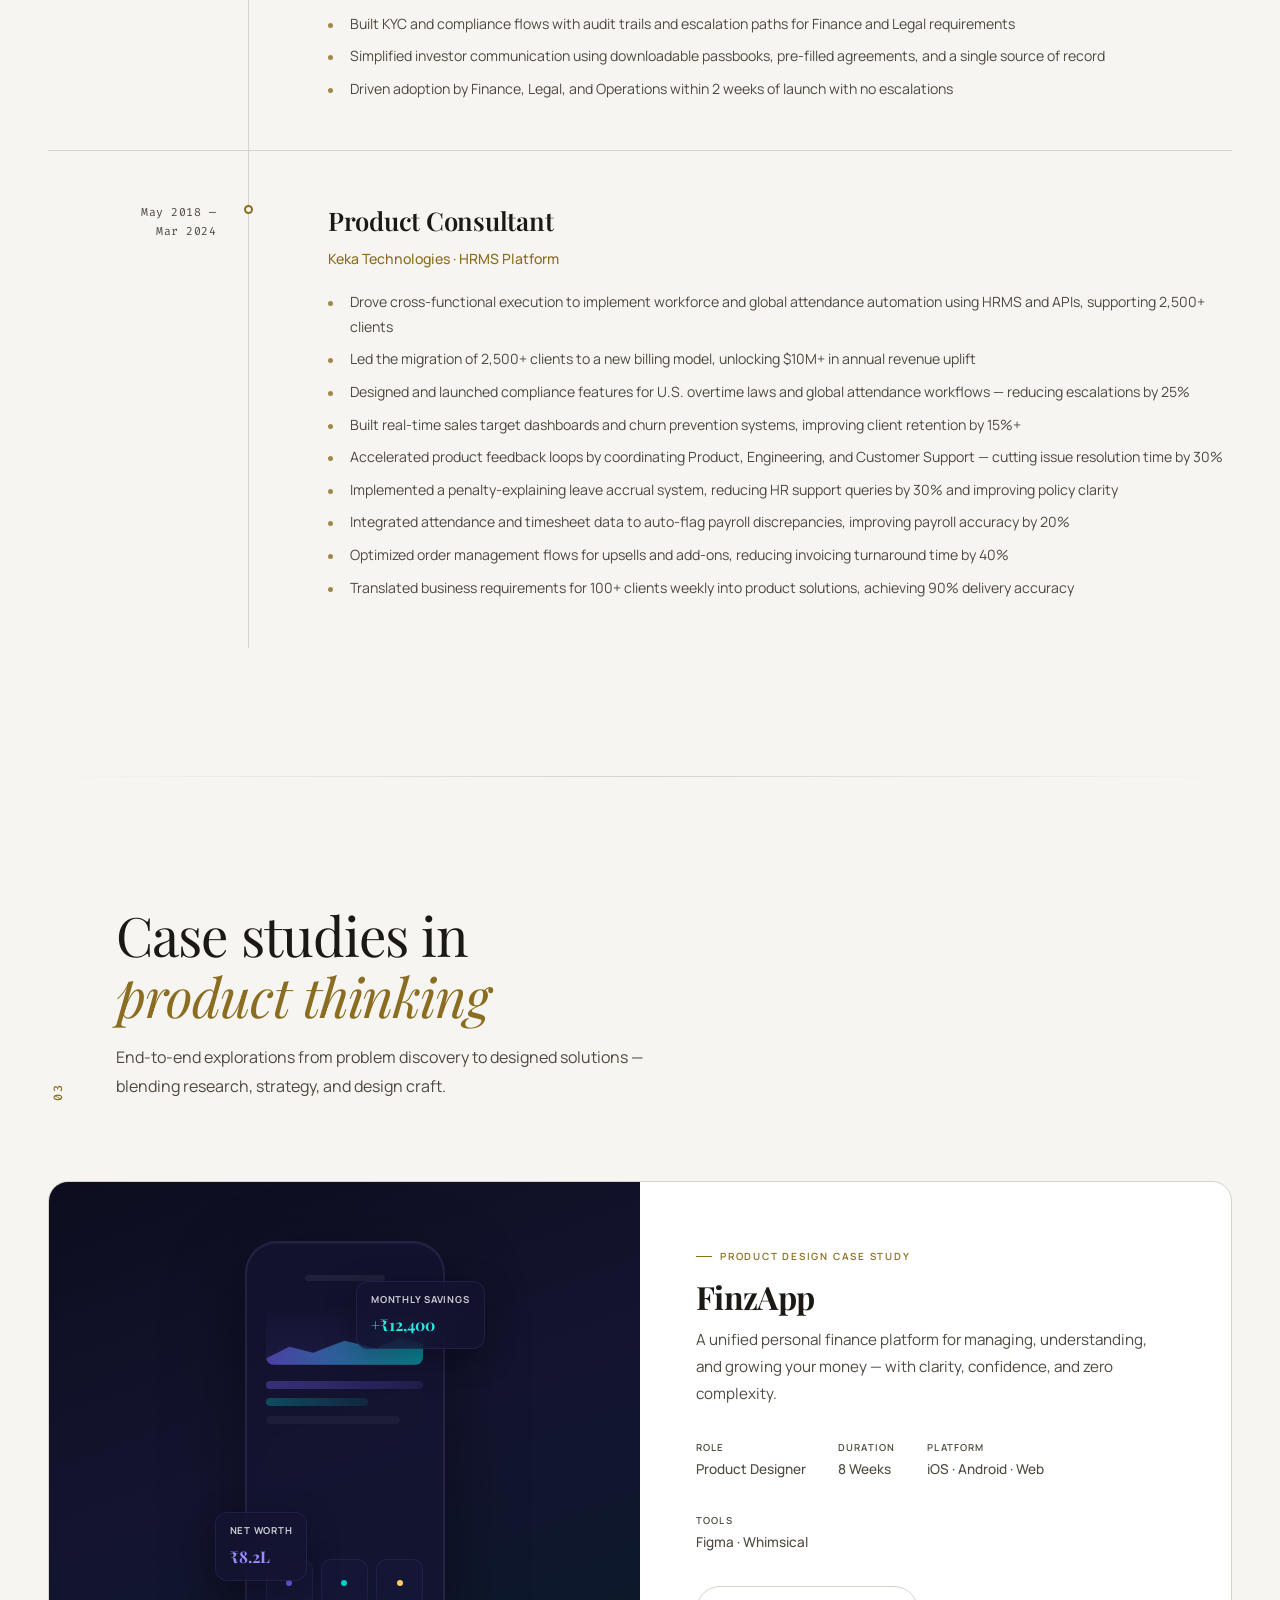
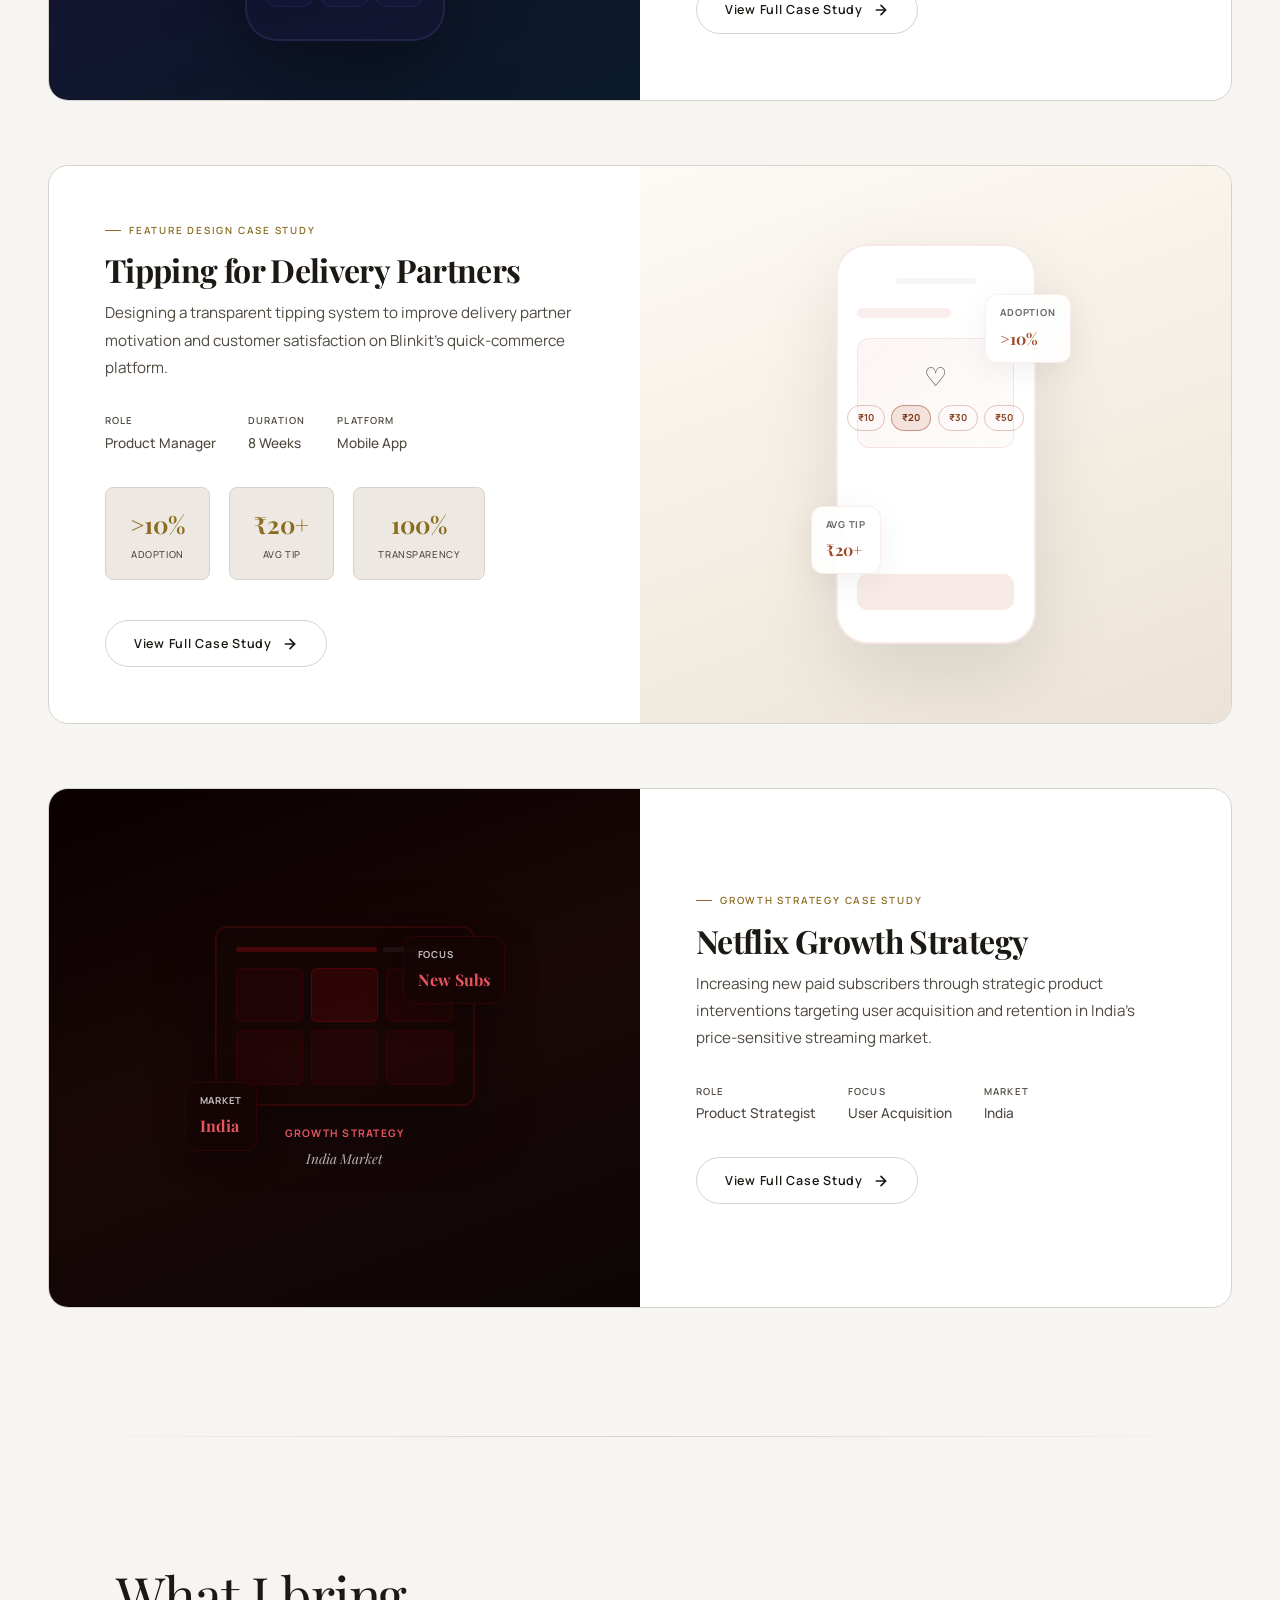
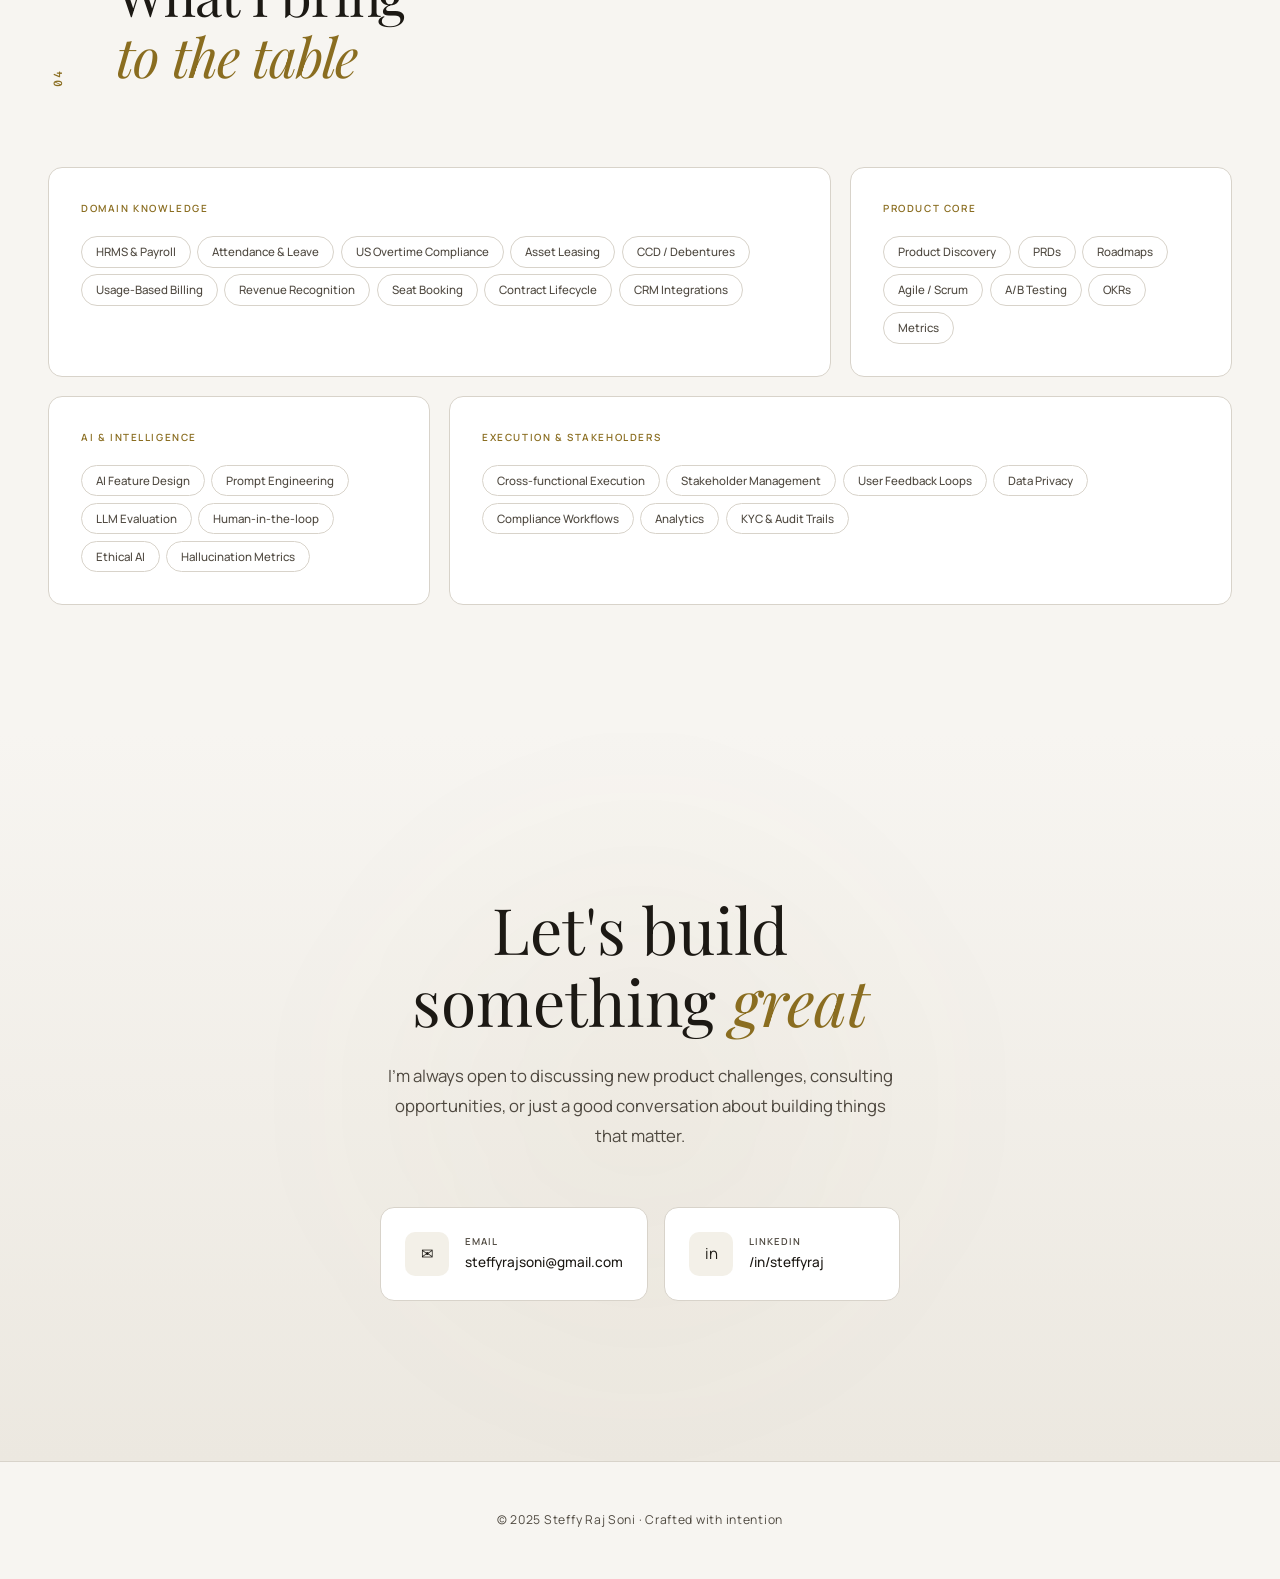
==== commit 9a72ef2c: "Update external case study links and apply provided design" ====
--- a/index.html
+++ b/index.html
@@ -1,491 +1,229 @@
 <!DOCTYPE html>
 <html lang="en">
 <head>
-    <meta charset="UTF-8">
-    <meta name="viewport" content="width=device-width, initial-scale=1.0">
-    <title>Steffy Raj Soni - Product Manager</title>
-    <link rel="preconnect" href="https://fonts.googleapis.com">
-    <link rel="preconnect" href="https://fonts.gstatic.com" crossorigin>
-    <link href="https://fonts.googleapis.com/css2?family=Inter:wght@300;400;500;600;700;800&family=Outfit:wght@300;400;500;600;700;800;900&display=swap" rel="stylesheet">
-    <link rel="stylesheet" href="style.css">
+<meta charset="UTF-8">
+<meta name="viewport" content="width=device-width, initial-scale=1.0">
+<title>Steffy Raj Soni — Product Manager</title>
+<link href="https://fonts.googleapis.com/css2?family=Playfair+Display:ital,wght@0,400;0,500;0,600;0,700;0,800;0,900;1,400;1,500;1,600&family=Manrope:wght@300;400;500;600;700;800&family=Fira+Code:wght@400;500&display=swap" rel="stylesheet">
+<link rel="icon" type="image/svg+xml" href="data:image/svg+xml,%3Csvg xmlns='http://www.w3.org/2000/svg' viewBox='0 0 32 32'%3E%3Crect width='32' height='32' rx='8' fill='%23c8a45e'/%3E%3Ctext x='4' y='23' font-family='serif' font-size='16' font-weight='800' fill='%230c0b0f'%3ES%3C/text%3E%3Ctext x='15' y='23' font-family='serif' font-size='16' font-weight='400' font-style='italic' fill='rgba(12,11,15,0.55)'%3ER%3C/text%3E%3C/svg%3E">
+<link rel="stylesheet" href="style.css">
 </head>
-<body data-theme="light">
-    <!-- Theme Toggle -->
-    <div class="theme-toggle" id="themeToggle">
-        <span id="themeIcon">🌙</span>
-    </div>
-
-    <nav>
-        <div class="nav-container">
-            <a href="#" class="logo">
-                <div class="logo-icon">SR</div>
-            </a>
-            <ul class="nav-links">
-                <li><a href="#work">Work</a></li>
-                <li><a href="#skills">Skills</a></li>
-                <li><a href="#projects">Projects</a></li>
-                <li><a href="#contact">Contact</a></li>
-            </ul>
+<body>
+
+<!-- NAV -->
+<nav class="nav" id="nav">
+  <div class="nav-inner">
+    <a href="#" class="logo-link" aria-label="Home">
+      <svg class="logo-svg" viewBox="0 0 200 40" xmlns="http://www.w3.org/2000/svg">
+        <defs>
+          <linearGradient id="goldGrad" x1="0%" y1="0%" x2="100%" y2="100%">
+            <stop offset="0%" stop-color="#dbb76a"/>
+            <stop offset="100%" stop-color="#b8944e"/>
+          </linearGradient>
+        </defs>
+        <rect x="0" y="3" width="38" height="34" rx="9" fill="url(#goldGrad)"/>
+        <text x="6" y="29" font-family="Playfair Display,serif" font-size="20" font-weight="800" fill="#0c0b0f" letter-spacing="-2">S</text>
+        <text x="18" y="29" font-family="Playfair Display,serif" font-size="20" font-weight="400" font-style="italic" fill="rgba(12,11,15,0.65)" letter-spacing="-2">R</text>
+        <text x="50" y="19" class="logo-w" font-family="Manrope,sans-serif" font-size="10" font-weight="700" letter-spacing="2.5" textLength="80">STEFFY RAJ</text>
+        <text x="50" y="31" class="logo-s" font-family="Manrope,sans-serif" font-size="8" font-weight="500" letter-spacing="3.5">SONI</text>
+      </svg>
+    </a>
+    <div class="nav-links" id="navLinks">
+      <a href="#about" class="nav-link">About</a>
+      <a href="#experience" class="nav-link">Experience</a>
+      <a href="#projects" class="nav-link">Work</a>
+      <a href="#skills" class="nav-link">Skills</a>
+      <a href="#contact" class="nav-cta">Get in Touch</a>
+    </div>
+    <div style="display:flex;align-items:center;gap:12px">
+      <button class="theme-toggle" id="themeToggle" aria-label="Toggle theme">
+        <svg class="icon-sun" viewBox="0 0 24 24" fill="none" stroke="currentColor" stroke-width="2" stroke-linecap="round"><circle cx="12" cy="12" r="5"/><path d="M12 1v2M12 21v2M4.22 4.22l1.42 1.42M18.36 18.36l1.42 1.42M1 12h2M21 12h2M4.22 19.78l1.42-1.42M18.36 5.64l1.42-1.42"/></svg>
+        <svg class="icon-moon" viewBox="0 0 24 24" fill="none" stroke="currentColor" stroke-width="2" stroke-linecap="round"><path d="M21 12.79A9 9 0 1 1 11.21 3 7 7 0 0 0 21 12.79z"/></svg>
+      </button>
+      <button class="mobile-toggle" aria-label="Menu" onclick="toggleMobile()"><span></span><span></span><span></span></button>
+    </div>
+  </div>
+</nav>
+
+<!-- HERO -->
+<section class="hero">
+  <div class="hero-orb hero-orb-1"></div>
+  <div class="hero-orb hero-orb-2"></div>
+  <div class="hero-grid"></div>
+  <div class="hero-line"></div><div class="hero-line"></div><div class="hero-line"></div>
+  <div class="hero-content">
+    <div class="hero-eyebrow"><span class="hero-eyebrow-line"></span><span class="hero-eyebrow-dot"></span>Product Manager · 8+ Years</div>
+    <h1>I build products<br>that <em>scale</em> & deliver<br>real impact</h1>
+    <p class="hero-sub">From discovery to launch — I translate complex business problems into elegant, scalable solutions. Fintech, HRMS, and workspace platforms that teams adopt in weeks, not months.</p>
+    <div class="hero-actions">
+      <a href="#projects" class="hero-btn hero-btn-primary">View Case Studies <svg width="16" height="16" viewBox="0 0 24 24" fill="none" stroke="currentColor" stroke-width="2.5" stroke-linecap="round"><path d="M5 12h14M12 5l7 7-7 7"/></svg></a>
+      <a href="#contact" class="hero-btn hero-btn-secondary">Let's Connect</a>
+    </div>
+    <div class="hero-stats">
+      <div class="hero-stat"><div class="hs-number">₹100Cr<span>+</span></div><div class="hs-label">Assets Managed</div></div>
+      <div class="hero-stat"><div class="hs-number">$10M<span>+</span></div><div class="hs-label">Revenue Unlocked</div></div>
+      <div class="hero-stat"><div class="hs-number">90<span>%</span></div><div class="hs-label">Delivery Accuracy</div></div>
+    </div>
+  </div>
+  <div class="scroll-hint"><span class="scroll-hint-text">Scroll</span><span class="scroll-hint-line"></span></div>
+</section>
+
+<!-- ABOUT -->
+<div class="s-divider"><div class="s-divider-line"></div></div>
+<section id="about" class="section reveal">
+  <div class="s-header"><div class="s-number">01</div><div><h2 class="s-title">A builder at heart,<br><em>a strategist</em> by practice</h2></div></div>
+  <div class="about-layout">
+    <div class="about-main">
+      <p>I'm <strong>Steffy Raj Soni</strong> — a Product Manager based in Bengaluru with a deep conviction that <em>great products are invisible</em>: they work so well, nobody notices them.</p>
+      <p>My journey started in Computer Science and evolved through <strong>SaaS consulting at Keka Technologies</strong>, where I spent nearly six years translating requirements for 100+ clients weekly into shipped features. I then moved to <strong>BHIVE Workspace</strong>, where I launched an investment platform managing ₹100Cr+ in assets and built a CRM-integrated workspace management system from scratch.</p>
+      <p>I thrive where <strong>business complexity meets user empathy</strong> — designing contract lifecycle systems, compliance workflows, billing migrations, and investor dashboards that cross-functional teams adopt in days, not quarters.</p>
+      <div class="about-quote">"The best product work happens when you stop thinking about features and start thinking about the problem you're eliminating."</div>
+    </div>
+    <div class="about-sidebar">
+      <div class="about-card"><div class="ac-label">Currently</div><div class="ac-body"><strong>Product Manager</strong>BHIVE Workspace · Bengaluru<br>Coworking & Investment Platforms</div></div>
+      <div class="about-card"><div class="ac-label">Tools & Skills</div><div class="tag-row"><span class="chip">JIRA</span><span class="chip">Confluence</span><span class="chip">Notion</span><span class="chip">Figma</span><span class="chip">SQL</span><span class="chip">ChatGPT</span><span class="chip">Claude</span><span class="chip">Codex</span><span class="chip">Miro</span><span class="chip">Mixpanel</span><span class="chip">Google Analytics</span><span class="chip">HubSpot CRM</span><span class="chip">Whimsical</span><span class="chip">LLM Prompt Design</span></div></div>
+      <div class="about-card"><div class="ac-label">Education</div><div class="ac-body"><strong>B.E. Computer Science</strong>Shri Shankracharya Group of Institution<br>Bhilai · 2014 – 2018</div></div>
+    </div>
+  </div>
+</section>
+
+<!-- EXPERIENCE -->
+<div class="s-divider"><div class="s-divider-line"></div></div>
+<section id="experience" class="section reveal">
+  <div class="s-header"><div class="s-number">02</div><div><h2 class="s-title">Where I've built<br>things that <em>matter</em></h2></div></div>
+  <div class="exp-list">
+    <div class="exp-item reveal">
+      <div class="exp-date">Feb 2025 —<br>Present</div>
+      <div class="exp-content">
+        <div class="exp-role">Product Manager</div>
+        <div class="exp-company">BHIVE Workspace · Coworking Space Management</div>
+        <div class="exp-grid">
+          <div class="exp-point">Built a seat booking interface that maps available seats from DXF layout files to live deals</div>
+          <div class="exp-point">Connected the platform with HubSpot CRM to sync deals, stages, and contacts — cutting onboarding time by 40%</div>
+          <div class="exp-point">Created a contract system handling renewals, expansions, reductions, and addendums using reusable templates</div>
+          <div class="exp-point">Cut contract preparation time from 3 days to 3 hours by automating document creation and approvals</div>
+          <div class="exp-point">Improved contract closure rate by 35% using automated reminders and centralized document handling</div>
+          <div class="exp-point">Added shared views for deal stages, payment status, and customer updates used by Sales, Legal, and Finance</div>
+          <div class="exp-point">Built dashboards to track sales progress, pipeline health, and expansion revenue</div>
+          <div class="exp-point">Added inventory tracking and automatic seat release to improve availability and sales planning</div>
         </div>
-    </nav>
-
-    <section class="hero">
-        <div class="hero-text">
-            <div class="hero-intro">
-                <div class="hero-greeting">Hi, I'm</div>
-                <h1 class="hero-name">Steffy Raj Soni</h1>
-                <div class="hero-divider"></div>
-                <div class="hero-role">
-                    <span class="role-label">Product Manager</span>
-                </div>
-            </div>
-
-            <p class="hero-description">
-                Transforming user pain points into delightful features. Obsessed with conversion funnels, retention curves, and building 0→1 products that users actually want.
-            </p>
-
-            <div class="hero-badges">
-                <div class="badge">
-                    <span class="badge-icon">🚀</span>
-                    <span>0→1 Builder</span>
-                </div>
-                <div class="badge">
-                    <span class="badge-icon">🎯</span>
-                    <span>PMF Hunter</span>
-                </div>
-                <div class="badge">
-                    <span class="badge-icon">📈</span>
-                    <span>Growth Hacker</span>
-                </div>
-                <div class="badge">
-                    <span class="badge-icon">⚡</span>
-                    <span>Funnel Optimizer</span>
-                </div>
-                <div class="badge">
-                    <span class="badge-icon">🎨</span>
-                    <span>UX Advocate</span>
-                </div>
-                <div class="badge">
-                    <span class="badge-icon">📊</span>
-                    <span>Data-Driven</span>
-                </div>
-            </div>
-
-            <a href="#" class="hero-cta" id="downloadResume">
-                <span>📄</span>
-                <span>Download Resume</span>
-            </a>
+      </div>
+    </div>
+    <div class="exp-item reveal">
+      <div class="exp-date">Apr 2024 —<br>Jan 2025</div>
+      <div class="exp-content">
+        <div class="exp-role">Product Manager</div>
+        <div class="exp-company">BHIVE Workspace · Investment Management</div>
+        <div class="exp-grid">
+          <div class="exp-point">Designed and launched a platform managing ₹100Cr+ in asset leasing and CCD deals, covering investor onboarding through payouts</div>
+          <div class="exp-point">Removed spreadsheet-based processes across 5+ teams, avoiding ₹50L+ in operational losses</div>
+          <div class="exp-point">Built investor dashboards showing transactions, documents, payouts, and returns in real time</div>
+          <div class="exp-point">Set up automated payout calculation with TDS logic and configurable payout schedules — zero errors post-launch</div>
+          <div class="exp-point">Built KYC and compliance flows with audit trails and escalation paths for Finance and Legal requirements</div>
+          <div class="exp-point">Simplified investor communication using downloadable passbooks, pre-filled agreements, and a single source of record</div>
+          <div class="exp-point">Driven adoption by Finance, Legal, and Operations within 2 weeks of launch with no escalations</div>
         </div>
-
-        <div class="hero-stats">
-            <div class="stat-item">
-                <div class="stat-number">8+</div>
-                <div class="stat-label">Years Shipping Products</div>
-            </div>
-            <div class="stat-item">
-                <div class="stat-number">$10M+</div>
-                <div class="stat-label">ARR Impact Delivered</div>
-            </div>
-            <div class="stat-item">
-                <div class="stat-number">2,500+</div>
-                <div class="stat-label">Users Onboarded</div>
-            </div>
+      </div>
+    </div>
+    <div class="exp-item reveal">
+      <div class="exp-date">May 2018 —<br>Mar 2024</div>
+      <div class="exp-content">
+        <div class="exp-role">Product Consultant</div>
+        <div class="exp-company">Keka Technologies · HRMS Platform</div>
+        <div class="exp-grid">
+          <div class="exp-point">Drove cross-functional execution to implement workforce and global attendance automation using HRMS and APIs, supporting 2,500+ clients</div>
+          <div class="exp-point">Led the migration of 2,500+ clients to a new billing model, unlocking $10M+ in annual revenue uplift</div>
+          <div class="exp-point">Designed and launched compliance features for U.S. overtime laws and global attendance workflows — reducing escalations by 25%</div>
+          <div class="exp-point">Built real-time sales target dashboards and churn prevention systems, improving client retention by 15%+</div>
+          <div class="exp-point">Accelerated product feedback loops by coordinating Product, Engineering, and Customer Support — cutting issue resolution time by 30%</div>
+          <div class="exp-point">Implemented a penalty-explaining leave accrual system, reducing HR support queries by 30% and improving policy clarity</div>
+          <div class="exp-point">Integrated attendance and timesheet data to auto-flag payroll discrepancies, improving payroll accuracy by 20%</div>
+          <div class="exp-point">Optimized order management flows for upsells and add-ons, reducing invoicing turnaround time by 40%</div>
+          <div class="exp-point">Translated business requirements for 100+ clients weekly into product solutions, achieving 90% delivery accuracy</div>
         </div>
-    </section>
-
-    <section class="tech-section">
-        <div class="section-header">
-            <div class="section-label">Tech Stack</div>
-            <h2 class="section-title">Tools I work with daily</h2>
-        </div>
-
-        <div class="tech-grid">
-            <div class="tech-item">Figma</div>
-            <div class="tech-item">FigJam</div>
-            <div class="tech-item">Whimsical</div>
-            <div class="tech-item">Miro</div>
-            <div class="tech-item">SQL (Basic)</div>
-            <div class="tech-item">HubSpot</div>
-            <div class="tech-item">Jira</div>
-            <div class="tech-item">Confluence</div>
-            <div class="tech-item">Azure DevOps</div>
-            <div class="tech-item">GitHub</div>
-        </div>
-    </section>
-
-    <section id="skills" class="section">
-        <div class="section-header">
-            <div class="jargon-badge">🎯 Wearing all the hats</div>
-            <div class="section-label">Core Competencies</div>
-            <h2 class="section-title">What I bring to the table</h2>
-            <p class="section-description">
-                Strategic thinking meets execution. User empathy meets business metrics.
-            </p>
-        </div>
-
-        <div class="skills-grid">
-            <div class="skill-card">
-                <div class="skill-header">
-                    <span class="skill-icon">🎯</span>
-                    <h3 class="skill-title">Strategic Prioritization</h3>
-                </div>
-                <div class="skill-list">
-                    <div class="skill-item">RICE Framework</div>
-                    <div class="skill-item">ICE Scoring</div>
-                    <div class="skill-item">Impact Mapping</div>
-                    <div class="skill-item">Feature Backlog Management</div>
-                    <div class="skill-item">OKR Alignment</div>
-                </div>
-            </div>
-
-            <div class="skill-card">
-                <div class="skill-header">
-                    <span class="skill-icon">📊</span>
-                    <h3 class="skill-title">Data Analytics</h3>
-                </div>
-                <div class="skill-list">
-                    <div class="skill-item">SQL Queries</div>
-                    <div class="skill-item">Cohort Analysis</div>
-                    <div class="skill-item">A/B Testing</div>
-                    <div class="skill-item">Funnel Optimization</div>
-                    <div class="skill-item">Retention Metrics</div>
-                </div>
-            </div>
-
-            <div class="skill-card">
-                <div class="skill-header">
-                    <span class="skill-icon">🎨</span>
-                    <h3 class="skill-title">Product Design</h3>
-                </div>
-                <div class="skill-list">
-                    <div class="skill-item">User Research</div>
-                    <div class="skill-item">Journey Mapping</div>
-                    <div class="skill-item">Wireframing</div>
-                    <div class="skill-item">Prototyping</div>
-                    <div class="skill-item">Usability Testing</div>
-                </div>
-            </div>
-
-            <div class="skill-card">
-                <div class="skill-header">
-                    <span class="skill-icon">🤝</span>
-                    <h3 class="skill-title">Stakeholder Management</h3>
-                </div>
-                <div class="skill-list">
-                    <div class="skill-item">Cross-functional Leadership</div>
-                    <div class="skill-item">Executive Communication</div>
-                    <div class="skill-item">Roadmap Planning</div>
-                    <div class="skill-item">Conflict Resolution</div>
-                    <div class="skill-item">Team Alignment</div>
-                </div>
-            </div>
-
-            <div class="skill-card">
-                <div class="skill-header">
-                    <span class="skill-icon">⚙️</span>
-                    <h3 class="skill-title">Technical Fluency</h3>
-                </div>
-                <div class="skill-list">
-                    <div class="skill-item">API Documentation</div>
-                    <div class="skill-item">System Architecture</div>
-                    <div class="skill-item">CI/CD Workflows</div>
-                    <div class="skill-item">Technical Debt Assessment</div>
-                    <div class="skill-item">Developer Collaboration</div>
-                </div>
-            </div>
-
-            <div class="skill-card">
-                <div class="skill-header">
-                    <span class="skill-icon">🚀</span>
-                    <h3 class="skill-title">Go-to-Market</h3>
-                </div>
-                <div class="skill-list">
-                    <div class="skill-item">Launch Strategy</div>
-                    <div class="skill-item">Product Positioning</div>
-                    <div class="skill-item">User Acquisition</div>
-                    <div class="skill-item">Onboarding Optimization</div>
-                    <div class="skill-item">Growth Loops</div>
-                </div>
-            </div>
-        </div>
-    </section>
-
-    <section id="work" class="section">
-        <div class="section-header">
-            <div class="jargon-badge">📦 Shipped & Delivered</div>
-            <div class="section-label">Professional Experience</div>
-            <h2 class="section-title">Where I've made an impact</h2>
-        </div>
-
-        <!-- BHIVE Workspace -->
-        <div class="company-section">
-            <div class="company-header">
-                <div class="company-logo workspace-logo">🏢</div>
-                <div class="company-info">
-                    <h3>BHIVE Workspace</h3>
-                    <div class="company-tenure">Apr 2024 – Present • 10+ months</div>
-                </div>
-            </div>
-
-            <div class="products-grid">
-                <!-- Infinity Product -->
-                <div class="product-card" style="--product-color: var(--accent);">
-                    <div class="product-header">
-                        <span class="product-icon">♾️</span>
-                        <h4 class="product-title">Infinity Platform</h4>
-                    </div>
-                    <div class="product-role">Product Manager • Feb 2025 – Present</div>
-                    <div class="product-achievements">
-                        <div class="achievement">Designed BookMyShow-style seat booking with dynamic DXF parsing for real-time workspace mapping</div>
-                        <div class="achievement">Integrated HubSpot CRM with auto-sync, reducing onboarding by 40%</div>
-                        <div class="achievement">Built modular contract lifecycle management system</div>
-                        <div class="achievement">Reduced contract prep from 3 days to 3 hours (95% error reduction)</div>
-                        <div class="achievement">Developed BI dashboards for sales velocity and MRR tracking</div>
-                        <div class="achievement">Increased contract closure by 35% through automation</div>
-                    </div>
-                </div>
-
-                <!-- BHIVE ALTs Product -->
-                <div class="product-card" style="--product-color: var(--green);">
-                    <div class="product-header">
-                        <span class="product-icon">💎</span>
-                        <h4 class="product-title">BHIVE ALTs (Investments)</h4>
-                    </div>
-                    <div class="product-role">Product Manager • Apr 2024 – Feb 2025</div>
-                    <div class="product-achievements">
-                        <div class="achievement">Launched fintech platform managing ₹100 Cr+ in asset leasing</div>
-                        <div class="achievement">Eliminated spreadsheet chaos across 5+ departments</div>
-                        <div class="achievement">Prevented ₹50L+ in losses through intelligent alerts</div>
-                        <div class="achievement">Built investor portal with transaction history and vault</div>
-                        <div class="achievement">Automated payout engine with dynamic TDS calculation</div>
-                        <div class="achievement">Delivered KYC compliance with eSign integration</div>
-                    </div>
-                </div>
-            </div>
-        </div>
-
-        <!-- Keka Technologies -->
-        <div class="company-section">
-            <div class="company-header">
-                <div class="company-logo hr-logo">👥</div>
-                <div class="company-info">
-                    <h3>Keka Technologies</h3>
-                    <div class="company-tenure">May 2018 – Mar 2024 • 6 years</div>
-                </div>
-            </div>
-
-            <div class="products-grid" style="grid-template-columns: 1fr;">
-                <div class="product-card" style="--product-color: var(--orange);">
-                    <div class="product-header">
-                        <span class="product-icon">💼</span>
-                        <h4 class="product-title">HR Management Platform</h4>
-                    </div>
-                    <div class="product-role">Product Consultant • May 2018 – Mar 2024</div>
-                    <div class="product-achievements">
-                        <div class="achievement">Migrated 2,500+ B2B clients to new billing model ($10M+ ARR uplift)</div>
-                        <div class="achievement">Reduced churn by 15% through improved UX</div>
-                        <div class="achievement">Shipped FLSA compliance and global attendance policies</div>
-                        <div class="achievement">Achieved 95%+ CSAT with 30% fewer support tickets</div>
-                        <div class="achievement">Built self-serve knowledge base for user autonomy</div>
-                    </div>
-                </div>
-            </div>
-        </div>
-    </section>
-
-    <section id="projects" class="section">
-        <div class="section-header">
-            <div class="jargon-badge">🧪 Side quests</div>
-            <div class="section-label">Experiments & Research</div>
-            <h2 class="section-title">Hypothesis-driven explorations</h2>
-            <p class="section-description">
-                Testing product ideas and validating market opportunities
-            </p>
-        </div>
-
-        <div class="projects-grid">
-            <div class="project">
-                <div class="project-header">
-                    <span class="project-emoji">💸</span>
-                    <h3 class="project-title">Personal Finance App</h3>
-                </div>
-                <div class="project-meta">
-                    <div class="project-section">
-                        <div class="project-label">Challenge</div>
-                        <p class="project-text">Users lack real-time insights into spending patterns, making it difficult to save effectively</p>
-                    </div>
-                    <div class="project-section">
-                        <div class="project-label">Hypothesis</div>
-                        <p class="project-text">AI-powered categorization can increase user savings by 45%</p>
-                    </div>
-                    <div class="project-section">
-                        <div class="project-label">Approach</div>
-                        <p class="project-text">User interviews • JTBD framework • Competitive analysis • Prototyping • Usability testing</p>
-                    </div>
-                </div>
-            </div>
-
-            <div class="project">
-                <div class="project-header">
-                    <span class="project-emoji">🛵</span>
-                    <h3 class="project-title">Blend — Tip Platform</h3>
-                </div>
-                <div class="project-meta">
-                    <div class="project-section">
-                        <div class="project-label">Challenge</div>
-                        <p class="project-text">No seamless digital tipping for delivery partners</p>
-                    </div>
-                    <div class="project-section">
-                        <div class="project-label">Hypothesis</div>
-                        <p class="project-text">Frictionless QR tipping can facilitate ₹2L+ tips with 85% repeat rate</p>
-                    </div>
-                    <div class="project-section">
-                        <div class="project-label">Approach</div>
-                        <p class="project-text">Partner interviews • Journey mapping • Payment integration • MVP testing</p>
-                    </div>
-                </div>
-            </div>
-
-            <div class="project">
-                <div class="project-header">
-                    <span class="project-emoji">⭐</span>
-                    <h3 class="project-title">Flipkart Review System</h3>
-                </div>
-                <div class="project-meta">
-                    <div class="project-section">
-                        <div class="project-label">Challenge</div>
-                        <p class="project-text">Low review engagement results in weak trust signals</p>
-                    </div>
-                    <div class="project-section">
-                        <div class="project-label">Hypothesis</div>
-                        <p class="project-text">Gamification can drive 180% review growth (4.2 → 4.6 rating)</p>
-                    </div>
-                    <div class="project-section">
-                        <div class="project-label">Approach</div>
-                        <p class="project-text">Behavioral analysis • Incentive testing • A/B experiments • Funnel optimization</p>
-                    </div>
-                </div>
-            </div>
-
-            <div class="project">
-                <div class="project-header">
-                    <span class="project-emoji">🎬</span>
-                    <h3 class="project-title">Netflix Growth Strategy</h3>
-                </div>
-                <div class="project-meta">
-                    <div class="project-section">
-                        <div class="project-label">Challenge</div>
-                        <p class="project-text">Low trial-to-paid conversion due to unclear value prop</p>
-                    </div>
-                    <div class="project-section">
-                        <div class="project-label">Hypothesis</div>
-                        <p class="project-text">Personalized onboarding can achieve 28% lift and 65% trial→paid rate</p>
-                    </div>
-                    <div class="project-section">
-                        <div class="project-label">Approach</div>
-                        <p class="project-text">Funnel analysis • Personalization engine • Social proof testing • Pricing experiments</p>
-                    </div>
-                </div>
-            </div>
-        </div>
-    </section>
-
-    <section class="section">
-        <div class="section-header">
-            <div class="jargon-badge">💬 Social proof</div>
-            <div class="section-label">Testimonials</div>
-            <h2 class="section-title">What teammates say</h2>
-            <p class="section-description">
-                Feedback from people I've collaborated with
-            </p>
-        </div>
-
-        <div class="testimonials-grid">
-            <div class="testimonial">
-                <p class="testimonial-text">Steffy has an incredible ability to turn complex requirements into simple, elegant solutions. Her data-driven approach and user empathy make her invaluable to any product team.</p>
-                <div class="testimonial-author">
-                    <div class="author-avatar">AK</div>
-                    <div>
-                        <div class="author-name">Arun Kumar</div>
-                        <div class="author-role">Engineering Lead @ BHIVE</div>
-                    </div>
-                </div>
-            </div>
-
-            <div class="testimonial">
-                <p class="testimonial-text">Working with Steffy was transformative for our product. She reduced our time-to-market and increased user satisfaction through continuous iteration. Her stakeholder management skills are top-notch.</p>
-                <div class="testimonial-author">
-                    <div class="author-avatar">PM</div>
-                    <div>
-                        <div class="author-name">Priya Menon</div>
-                        <div class="author-role">VP Product @ Keka</div>
-                    </div>
-                </div>
-            </div>
-
-            <div class="testimonial">
-                <p class="testimonial-text">Steffy's ability to balance user needs with business goals is exceptional. She ships fast, iterates faster, and always has data to back her decisions.</p>
-                <div class="testimonial-author">
-                    <div class="author-avatar">RS</div>
-                    <div>
-                        <div class="author-name">Rahul Sharma</div>
-                        <div class="author-role">Design Lead @ BHIVE</div>
-                    </div>
-                </div>
-            </div>
-        </div>
-    </section>
-
-    <section class="section">
-        <div class="section-header">
-            <div class="section-label">Education</div>
-            <h2 class="section-title">Academic foundation</h2>
-        </div>
-
-        <div class="education-card">
-            <div class="education-icon">🎓</div>
-            <div class="education-degree">B.E. Computer Science</div>
-            <div class="education-school">Shri Shankracharya Group of Institution, Bhilai</div>
-            <div class="education-year">2014 – 2018</div>
-        </div>
-    </section>
-
-    <section id="contact" class="section">
-        <div class="section-header">
-            <div class="section-label">Get in Touch</div>
-            <h2 class="section-title">Let's connect</h2>
-            <p class="section-description">
-                Open to PM roles, consulting, or coffee chats about products
-            </p>
-        </div>
-
-        <div class="contact-grid">
-            <div class="contact-item">
-                <div class="contact-label">Email</div>
-                <div class="contact-value">steffyrajsoni@gmail.com</div>
-            </div>
-
-            <div class="contact-item">
-                <div class="contact-label">Phone</div>
-                <div class="contact-value">+91 7999252932</div>
-            </div>
-
-            <div class="contact-item">
-                <div class="contact-label">Location</div>
-                <div class="contact-value">Bengaluru, India</div>
-            </div>
-
-            <div class="contact-item">
-                <div class="contact-label">LinkedIn</div>
-                <div class="contact-value">linkedin.com/in/steffyraj</div>
-            </div>
-        </div>
-    </section>
-
-    <footer>
-        <p>© 2026 Steffy Raj Soni. Built with intention.</p>
-    </footer>
-
-    <script src="script.js"></script>
+      </div>
+    </div>
+  </div>
+</section>
+
+<!-- PROJECTS -->
+<div class="s-divider"><div class="s-divider-line"></div></div>
+<section id="projects" class="section section-wide reveal">
+  <div class="s-header"><div class="s-number">03</div><div><h2 class="s-title">Case studies in<br><em>product thinking</em></h2><p class="s-subtitle">End-to-end explorations from problem discovery to designed solutions — blending research, strategy, and design craft.</p></div></div>
+  <div class="projects-stack">
+
+    <!-- FinzApp -->
+    <div class="proj reveal">
+      <div class="proj-visual"><div class="proj-visual-bg pv-finz">
+        <div class="finz-device"><div class="finz-phone"><div class="finz-notch"></div><div class="finz-chart"><div class="finz-chart-line"></div></div><div class="finz-bar finz-bar-1"></div><div class="finz-bar finz-bar-2"></div><div class="finz-bar finz-bar-3"></div><div class="finz-cards"><div class="finz-mini-card"><div class="dot"></div></div><div class="finz-mini-card"><div class="dot"></div></div><div class="finz-mini-card"><div class="dot"></div></div></div></div><div class="finz-float finz-float-1"><div class="finz-float-label">Monthly Savings</div><div class="finz-float-val green">+₹12,400</div></div><div class="finz-float finz-float-2"><div class="finz-float-label">Net Worth</div><div class="finz-float-val">₹8.2L</div></div></div>
+      </div></div>
+      <div class="proj-info">
+        <div class="proj-type">Product Design Case Study</div>
+        <div class="proj-name">FinzApp</div>
+        <div class="proj-desc">A unified personal finance platform for managing, understanding, and growing your money — with clarity, confidence, and zero complexity.</div>
+        <div class="proj-meta"><div class="proj-meta-item"><div class="pm-label">Role</div><div class="pm-val">Product Designer</div></div><div class="proj-meta-item"><div class="pm-label">Duration</div><div class="pm-val">8 Weeks</div></div><div class="proj-meta-item"><div class="pm-label">Platform</div><div class="pm-val">iOS · Android · Web</div></div><div class="proj-meta-item"><div class="pm-label">Tools</div><div class="pm-val">Figma · Whimsical</div></div></div>
+        <a href="https://steffyraj.github.io/FinzApp/" class="proj-cta" target="_blank" rel="noopener noreferrer">View Full Case Study <svg width="16" height="16" viewBox="0 0 24 24" fill="none" stroke="currentColor" stroke-width="2.5" stroke-linecap="round"><path d="M5 12h14M12 5l7 7-7 7"/></svg></a>
+      </div>
+    </div>
+
+    <!-- Blinkit -->
+    <div class="proj reveal">
+      <div class="proj-visual"><div class="proj-visual-bg pv-blinkit">
+        <div class="blinkit-device"><div class="blinkit-phone"><div class="bk-notch"></div><div class="bk-header-bar"></div><div class="bk-tip-box"><div class="bk-heart">♡</div><div class="bk-tip-amounts"><div class="bk-tip-pill">₹10</div><div class="bk-tip-pill active">₹20</div><div class="bk-tip-pill">₹30</div><div class="bk-tip-pill">₹50</div></div></div><div class="bk-rows"><div></div><div></div><div></div></div><div class="bk-btn"></div></div><div class="blinkit-float blinkit-float-1"><div class="bk-float-label">Adoption</div><div class="bk-float-val">&gt;10%</div></div><div class="blinkit-float blinkit-float-2"><div class="bk-float-label">Avg Tip</div><div class="bk-float-val">₹20+</div></div></div>
+      </div></div>
+      <div class="proj-info">
+        <div class="proj-type">Feature Design Case Study</div>
+        <div class="proj-name">Tipping for Delivery Partners</div>
+        <div class="proj-desc">Designing a transparent tipping system to improve delivery partner motivation and customer satisfaction on Blinkit's quick-commerce platform.</div>
+        <div class="proj-meta"><div class="proj-meta-item"><div class="pm-label">Role</div><div class="pm-val">Product Manager</div></div><div class="proj-meta-item"><div class="pm-label">Duration</div><div class="pm-val">8 Weeks</div></div><div class="proj-meta-item"><div class="pm-label">Platform</div><div class="pm-val">Mobile App</div></div></div>
+        <div class="proj-stats"><div class="proj-stat-pill"><div class="psp-num">&gt;10%</div><div class="psp-label">Adoption</div></div><div class="proj-stat-pill"><div class="psp-num">₹20+</div><div class="psp-label">Avg Tip</div></div><div class="proj-stat-pill"><div class="psp-num">100%</div><div class="psp-label">Transparency</div></div></div>
+        <a href="https://steffyraj.github.io/Blinzedu/" class="proj-cta" target="_blank" rel="noopener noreferrer">View Full Case Study <svg width="16" height="16" viewBox="0 0 24 24" fill="none" stroke="currentColor" stroke-width="2.5" stroke-linecap="round"><path d="M5 12h14M12 5l7 7-7 7"/></svg></a>
+      </div>
+    </div>
+
+    <!-- Netflix -->
+    <div class="proj reveal">
+      <div class="proj-visual"><div class="proj-visual-bg pv-netflix">
+        <div class="netflix-device"><div class="netflix-screen"><div class="nf-header"><div></div><div></div></div><div class="nf-grid"><div class="nf-tile"></div><div class="nf-tile"></div><div class="nf-tile"></div><div class="nf-tile"></div><div class="nf-tile"></div><div class="nf-tile"></div></div></div><div class="nf-label">Growth Strategy</div><div class="nf-sub">India Market</div><div class="netflix-float netflix-float-1"><div class="nf-float-label">Focus</div><div class="nf-float-val">New Subs</div></div><div class="netflix-float netflix-float-2"><div class="nf-float-label">Market</div><div class="nf-float-val">India</div></div></div>
+      </div></div>
+      <div class="proj-info">
+        <div class="proj-type">Growth Strategy Case Study</div>
+        <div class="proj-name">Netflix Growth Strategy</div>
+        <div class="proj-desc">Increasing new paid subscribers through strategic product interventions targeting user acquisition and retention in India's price-sensitive streaming market.</div>
+        <div class="proj-meta"><div class="proj-meta-item"><div class="pm-label">Role</div><div class="pm-val">Product Strategist</div></div><div class="proj-meta-item"><div class="pm-label">Focus</div><div class="pm-val">User Acquisition</div></div><div class="proj-meta-item"><div class="pm-label">Market</div><div class="pm-val">India</div></div></div>
+        <a href="https://steffyraj.github.io/Netflix-Case-study/" class="proj-cta" target="_blank" rel="noopener noreferrer">View Full Case Study <svg width="16" height="16" viewBox="0 0 24 24" fill="none" stroke="currentColor" stroke-width="2.5" stroke-linecap="round"><path d="M5 12h14M12 5l7 7-7 7"/></svg></a>
+      </div>
+    </div>
+  </div>
+</section>
+
+<!-- SKILLS -->
+<div class="s-divider"><div class="s-divider-line"></div></div>
+<section id="skills" class="section reveal">
+  <div class="s-header"><div class="s-number">04</div><div><h2 class="s-title">What I bring<br><em>to the table</em></h2></div></div>
+  <div class="skills-bento">
+    <div class="skill-box wide"><div class="sb-label">Domain Knowledge</div><div class="sb-chips"><span class="chip">HRMS & Payroll</span><span class="chip">Attendance & Leave</span><span class="chip">US Overtime Compliance</span><span class="chip">Asset Leasing</span><span class="chip">CCD / Debentures</span><span class="chip">Usage-Based Billing</span><span class="chip">Revenue Recognition</span><span class="chip">Seat Booking</span><span class="chip">Contract Lifecycle</span><span class="chip">CRM Integrations</span></div></div>
+    <div class="skill-box"><div class="sb-label">Product Core</div><div class="sb-chips"><span class="chip">Product Discovery</span><span class="chip">PRDs</span><span class="chip">Roadmaps</span><span class="chip">Agile / Scrum</span><span class="chip">A/B Testing</span><span class="chip">OKRs</span><span class="chip">Metrics</span></div></div>
+    <div class="skill-box"><div class="sb-label">AI & Intelligence</div><div class="sb-chips"><span class="chip">AI Feature Design</span><span class="chip">Prompt Engineering</span><span class="chip">LLM Evaluation</span><span class="chip">Human-in-the-loop</span><span class="chip">Ethical AI</span><span class="chip">Hallucination Metrics</span></div></div>
+    <div class="skill-box wide"><div class="sb-label">Execution & Stakeholders</div><div class="sb-chips"><span class="chip">Cross-functional Execution</span><span class="chip">Stakeholder Management</span><span class="chip">User Feedback Loops</span><span class="chip">Data Privacy</span><span class="chip">Compliance Workflows</span><span class="chip">Analytics</span><span class="chip">KYC & Audit Trails</span></div></div>
+  </div>
+</section>
+
+<!-- CONTACT -->
+<section id="contact" class="contact">
+  <div class="contact-orb"></div>
+  <div class="contact-inner reveal">
+    <h2>Let's build<br>something <em>great</em></h2>
+    <p class="contact-sub">I'm always open to discussing new product challenges, consulting opportunities, or just a good conversation about building things that matter.</p>
+    <div class="contact-grid" style="grid-template-columns:1fr 1fr;max-width:520px">
+      <a href="mailto:steffyrajsoni@gmail.com" class="contact-card"><div class="cc-icon">✉</div><div><div class="cc-label">Email</div><div class="cc-value">steffyrajsoni@gmail.com</div></div></a>
+      <a href="https://linkedin.com/in/steffyraj" target="_blank" class="contact-card"><div class="cc-icon">in</div><div><div class="cc-label">LinkedIn</div><div class="cc-value">/in/steffyraj</div></div></a>
+    </div>
+  </div>
+</section>
+
+<footer class="footer"><p class="footer-text">© 2025 Steffy Raj Soni · Crafted with intention</p></footer>
+
+<script src="script.js"></script>
 </body>
 </html>
--- a/style.css
+++ b/style.css
@@ -1,1055 +1,295 @@
-@import url('https://fonts.googleapis.com/css2?family=Inter:wght@300;400;500;600;700;800&family=Outfit:wght@300;400;500;600;700;800;900&display=swap');
-
-* {
-    margin: 0;
-    padding: 0;
-    box-sizing: border-box;
-}
-
-:root {
-    --bg: #fafafa;
-    --surface: #ffffff;
-    --text: #0a0a0a;
-    --text-secondary: #666666;
-    --accent: #6366f1;
-    --accent-hover: #4f46e5;
-    --pink: #ec4899;
-    --purple: #a855f7;
-    --cyan: #06b6d4;
-    --orange: #f97316;
-    --green: #10b981;
-    --border: #e5e5e5;
-    --shadow: rgba(0, 0, 0, 0.08);
-}
-
-[data-theme="dark"] {
-    --bg: #0a0a0f;
-    --surface: #13131a;
-    --text: #ffffff;
-    --text-secondary: #a0a0b0;
-    --border: #2d2d3a;
-    --shadow: rgba(0, 0, 0, 0.3);
-}
-
-body {
-    font-family: 'Inter', -apple-system, sans-serif;
-    background: var(--bg);
-    color: var(--text);
-    line-height: 1.6;
-    overflow-x: hidden;
-    transition: background 0.3s ease, color 0.3s ease;
-}
-
-/* Theme Toggle */
-.theme-toggle {
-    position: fixed;
-    top: 2rem;
-    right: 2rem;
-    z-index: 9999;
-    width: 56px;
-    height: 56px;
-    background: var(--surface);
-    border: 2px solid var(--border);
-    border-radius: 50%;
-    cursor: pointer;
-    display: flex;
-    align-items: center;
-    justify-content: center;
-    font-size: 1.5rem;
-    transition: all 0.4s cubic-bezier(0.4, 0, 0.2, 1);
-    box-shadow: 0 4px 12px var(--shadow);
-}
-
-.theme-toggle:hover {
-    transform: rotate(180deg) scale(1.1);
-    border-color: var(--accent);
-    box-shadow: 0 8px 24px var(--shadow);
-}
-
-/* Nav with minimal logo */
-nav {
-    position: fixed;
-    top: 0;
-    left: 0;
-    right: 0;
-    padding: 2rem 4rem;
-    background: rgba(255, 255, 255, 0.7);
-    backdrop-filter: blur(20px);
-    border-bottom: 1px solid var(--border);
-    z-index: 1000;
-    transition: all 0.3s ease;
-}
-
-[data-theme="dark"] nav {
-    background: rgba(10, 10, 15, 0.7);
-}
-
-.nav-container {
-    max-width: 1200px;
-    margin: 0 auto;
-    display: flex;
-    justify-content: space-between;
-    align-items: center;
-}
-
-.logo {
-    display: flex;
-    align-items: center;
-    text-decoration: none;
-    transition: all 0.4s cubic-bezier(0.4, 0, 0.2, 1);
-}
-
-.logo:hover {
-    transform: scale(1.05);
-}
-
-.logo-icon {
-    width: 48px;
-    height: 48px;
-    background: linear-gradient(135deg, var(--accent), var(--purple));
-    border-radius: 14px;
-    display: flex;
-    align-items: center;
-    justify-content: center;
-    font-weight: 800;
-    color: white;
-    font-size: 1.375rem;
-    font-family: 'Outfit', sans-serif;
-    box-shadow: 0 4px 16px rgba(99, 102, 241, 0.4);
-    transition: all 0.4s cubic-bezier(0.4, 0, 0.2, 1);
-}
-
-.logo:hover .logo-icon {
-    box-shadow: 0 8px 24px rgba(99, 102, 241, 0.6);
-    transform: rotate(-5deg);
-}
-
-.nav-links {
-    display: flex;
-    gap: 3rem;
-    list-style: none;
-}
-
-.nav-links a {
-    color: var(--text-secondary);
-    text-decoration: none;
-    font-weight: 500;
-    font-size: 0.9375rem;
-    transition: all 0.3s;
-    position: relative;
-}
-
-.nav-links a::after {
-    content: '';
-    position: absolute;
-    bottom: -4px;
-    left: 0;
-    width: 0;
-    height: 2px;
-    background: var(--accent);
-    transition: width 0.3s;
-}
-
-.nav-links a:hover {
-    color: var(--accent);
-}
-
-.nav-links a:hover::after {
-    width: 100%;
-}
-
-/* Hero */
-.hero {
-    min-height: 100vh;
-    display: grid;
-    grid-template-columns: 1fr 1fr;
-    gap: 4rem;
-    padding: 8rem 4rem 4rem;
-    max-width: 1200px;
-    margin: 0 auto;
-    align-items: center;
-}
-
-.hero-text {
-    display: flex;
-    flex-direction: column;
-    gap: 2rem;
-}
-
-.hero-intro {
-    display: flex;
-    flex-direction: column;
-    gap: 0.5rem;
-}
-
-.hero-greeting {
-    font-size: 1.125rem;
-    font-weight: 500;
-    color: var(--text-secondary);
-    letter-spacing: 0.02em;
-}
-
-.hero-name {
-    font-family: 'Outfit', sans-serif;
-    font-size: 3.5rem;
-    font-weight: 800;
-    line-height: 1.1;
-    letter-spacing: -0.03em;
-    color: var(--text);
-    margin-bottom: 0.5rem;
-}
-
-.hero-role {
-    margin-top: 0.25rem;
-}
-
-.role-label {
-    font-family: 'Outfit', sans-serif;
-    font-size: 1.5rem;
-    font-weight: 700;
-    background: linear-gradient(135deg, var(--accent), var(--purple));
-    -webkit-background-clip: text;
-    -webkit-text-fill-color: transparent;
-    background-clip: text;
-    letter-spacing: -0.02em;
-}
-
-.hero-divider {
-    width: 60px;
-    height: 4px;
-    background: linear-gradient(90deg, var(--accent), var(--purple));
-    border-radius: 2px;
-    margin: 0.5rem 0;
-}
-
-.hero-description {
-    font-size: 1.125rem;
-    line-height: 1.8;
-    color: var(--text-secondary);
-    max-width: 540px;
-}
-
-/* Floating badges redesigned */
-.hero-badges {
-    display: flex;
-    flex-wrap: wrap;
-    gap: 1rem;
-}
-
-.badge {
-    position: relative;
-    padding: 0.875rem 1.75rem;
-    background: var(--surface);
-    border: 2px solid transparent;
-    border-radius: 14px;
-    font-size: 0.9375rem;
-    font-weight: 700;
-    display: flex;
-    align-items: center;
-    gap: 0.625rem;
-    transition: all 0.4s cubic-bezier(0.4, 0, 0.2, 1);
-    box-shadow: 0 2px 8px var(--shadow);
-}
-
-.badge::before {
-    content: '';
-    position: absolute;
-    inset: 0;
-    background: var(--badge-gradient);
-    border-radius: 14px;
-    z-index: -1;
-    opacity: 0;
-    transition: opacity 0.4s;
-}
-
-.badge:hover {
-    transform: translateY(-6px) scale(1.05);
-    color: white;
-    border-color: transparent;
-    box-shadow: 0 12px 32px var(--shadow);
-}
-
-.badge:hover::before {
-    opacity: 1;
-}
-
-.badge-icon {
-    font-size: 1.25rem;
-    transition: transform 0.4s;
-}
-
-.badge:hover .badge-icon {
-    transform: rotate(10deg) scale(1.1);
-}
-
-.badge:nth-child(1) {
-    --badge-gradient: linear-gradient(135deg, var(--accent), var(--purple));
-    color: var(--accent);
-}
-
-.badge:nth-child(2) {
-    --badge-gradient: linear-gradient(135deg, var(--pink), var(--orange));
-    color: var(--pink);
-}
-
-.badge:nth-child(3) {
-    --badge-gradient: linear-gradient(135deg, var(--cyan), var(--green));
-    color: var(--cyan);
-}
-
-.badge:nth-child(4) {
-    --badge-gradient: linear-gradient(135deg, var(--orange), var(--pink));
-    color: var(--orange);
-}
-
-.badge:nth-child(5) {
-    --badge-gradient: linear-gradient(135deg, var(--purple), var(--accent));
-    color: var(--purple);
-}
-
-.badge:nth-child(6) {
-    --badge-gradient: linear-gradient(135deg, var(--green), var(--cyan));
-    color: var(--green);
-}
-
-.hero-cta {
-    display: inline-flex;
-    align-items: center;
-    gap: 0.75rem;
-    padding: 1.125rem 2.25rem;
-    background: linear-gradient(135deg, var(--accent), var(--purple));
-    color: white;
-    text-decoration: none;
-    border-radius: 14px;
-    font-weight: 700;
-    font-size: 1rem;
-    transition: all 0.4s cubic-bezier(0.4, 0, 0.2, 1);
-    width: fit-content;
-    box-shadow: 0 4px 20px rgba(99, 102, 241, 0.4);
-}
-
-.hero-cta:hover {
-    transform: translateY(-4px);
-    box-shadow: 0 12px 32px rgba(99, 102, 241, 0.6);
-}
-
-/* Stats */
-.hero-stats {
-    display: flex;
-    flex-direction: column;
-    gap: 2rem;
-}
-
-.stat-item {
-    padding: 2.5rem;
-    background: var(--surface);
-    border: 2px solid var(--border);
-    border-radius: 20px;
-    transition: all 0.4s cubic-bezier(0.4, 0, 0.2, 1);
-    position: relative;
-    overflow: hidden;
-}
-
-.stat-item::before {
-    content: '';
-    position: absolute;
-    top: 0;
-    left: 0;
-    right: 0;
-    height: 4px;
-    background: linear-gradient(90deg, var(--accent), var(--pink));
-    transform: scaleX(0);
-    transform-origin: left;
-    transition: transform 0.6s cubic-bezier(0.4, 0, 0.2, 1);
-}
-
-.stat-item:hover::before {
-    transform: scaleX(1);
-}
-
-.stat-item:hover {
-    transform: translateY(-8px);
-    border-color: var(--accent);
-    box-shadow: 0 16px 40px var(--shadow);
-}
-
-.stat-number {
-    font-family: 'Outfit', sans-serif;
-    font-size: 3.5rem;
-    font-weight: 900;
-    line-height: 1;
-    letter-spacing: -0.03em;
-    background: linear-gradient(135deg, var(--accent), var(--purple));
-    -webkit-background-clip: text;
-    -webkit-text-fill-color: transparent;
-    background-clip: text;
-}
-
-.stat-label {
-    font-size: 0.9375rem;
-    color: var(--text-secondary);
-    font-weight: 600;
-    margin-top: 0.75rem;
-}
-
-/* Section with jargon */
-.section {
-    padding: 8rem 4rem;
-    max-width: 1200px;
-    margin: 0 auto;
-    position: relative;
-}
-
-.section-header {
-    margin-bottom: 4rem;
-    position: relative;
-}
-
-.jargon-badge {
-    position: absolute;
-    top: -1rem;
-    right: 0;
-    padding: 0.5rem 1rem;
-    background: linear-gradient(135deg, var(--orange), var(--pink));
-    color: white;
-    font-size: 0.75rem;
-    font-weight: 700;
-    border-radius: 50px;
-    transform: rotate(3deg);
-    box-shadow: 0 4px 12px rgba(249, 115, 22, 0.3);
-    animation: wiggle 3s ease-in-out infinite;
-}
-
-@keyframes wiggle {
-    0%, 100% { transform: rotate(3deg); }
-    50% { transform: rotate(-3deg); }
-}
-
-.section-label {
-    display: inline-flex;
-    padding: 0.5rem 1rem;
-    background: linear-gradient(135deg, var(--cyan), var(--green));
-    color: white;
-    font-size: 0.8125rem;
-    font-weight: 700;
-    text-transform: uppercase;
-    letter-spacing: 0.1em;
-    border-radius: 50px;
-    margin-bottom: 1rem;
-}
-
-.section-title {
-    font-family: 'Outfit', sans-serif;
-    font-size: 2.5rem;
-    font-weight: 800;
-    letter-spacing: -0.03em;
-    margin-bottom: 1rem;
-}
-
-.section-description {
-    font-size: 1.0625rem;
-    color: var(--text-secondary);
-    max-width: 600px;
-}
-
-/* Skills cards with better layout */
-.skills-grid {
-    display: grid;
-    grid-template-columns: repeat(2, 1fr);
-    gap: 3rem;
-}
-
-.skill-card {
-    padding: 3rem;
-    background: var(--surface);
-    border: 2px solid var(--border);
-    border-radius: 20px;
-    transition: all 0.4s cubic-bezier(0.4, 0, 0.2, 1);
-    position: relative;
-}
-
-.skill-card::before {
-    content: '';
-    position: absolute;
-    top: 0;
-    left: 0;
-    right: 0;
-    height: 5px;
-    background: var(--skill-color);
-    border-radius: 20px 20px 0 0;
-    transform: scaleX(0);
-    transform-origin: left;
-    transition: transform 0.6s cubic-bezier(0.4, 0, 0.2, 1);
-}
-
-.skill-card:hover::before {
-    transform: scaleX(1);
-}
-
-.skill-card:hover {
-    transform: translateY(-8px);
-    box-shadow: 0 20px 48px var(--shadow);
-    border-color: var(--skill-color);
-}
-
-.skill-card:nth-child(1) { --skill-color: var(--accent); }
-.skill-card:nth-child(2) { --skill-color: var(--pink); }
-.skill-card:nth-child(3) { --skill-color: var(--purple); }
-.skill-card:nth-child(4) { --skill-color: var(--cyan); }
-.skill-card:nth-child(5) { --skill-color: var(--orange); }
-.skill-card:nth-child(6) { --skill-color: var(--green); }
-
-.skill-header {
-    display: flex;
-    align-items: center;
-    gap: 1rem;
-    margin-bottom: 1.5rem;
-}
-
-.skill-icon {
-    font-size: 2.5rem;
-}
-
-.skill-title {
-    font-family: 'Outfit', sans-serif;
-    font-size: 1.375rem;
-    font-weight: 700;
-    color: var(--skill-color);
-}
-
-.skill-list {
-    display: flex;
-    flex-direction: column;
-    gap: 0.875rem;
-}
-
-.skill-item {
-    display: flex;
-    align-items: center;
-    gap: 0.75rem;
-    font-size: 0.9375rem;
-    color: var(--text-secondary);
-    padding: 0.5rem;
-    border-radius: 8px;
-    transition: all 0.3s;
-}
-
-.skill-item:hover {
-    background: var(--bg);
-    color: var(--text);
-    transform: translateX(8px);
-}
-
-.skill-item::before {
-    content: '▸';
-    color: var(--skill-color);
-    font-weight: 700;
-}
-
-/* Company section with better logos */
-.company-section {
-    margin-bottom: 5rem;
-}
-
-.company-header {
-    display: flex;
-    align-items: center;
-    gap: 2rem;
-    margin-bottom: 3rem;
-    padding-bottom: 2rem;
-    border-bottom: 2px solid var(--border);
-}
-
-.company-logo {
-    width: 80px;
-    height: 80px;
-    border-radius: 20px;
-    display: flex;
-    align-items: center;
-    justify-content: center;
-    font-size: 2.5rem;
-    flex-shrink: 0;
-    box-shadow: 0 8px 24px var(--shadow);
-    transition: all 0.4s cubic-bezier(0.4, 0, 0.2, 1);
-}
-
-.company-logo:hover {
-    transform: scale(1.05) rotate(-5deg);
-}
-
-.workspace-logo {
-    background: linear-gradient(135deg, #FFD700, #FFA500);
-}
-
-.investment-logo {
-    background: linear-gradient(135deg, #4CAF50, #45a049);
-}
-
-.hr-logo {
-    background: linear-gradient(135deg, #FF6B6B, #EE5A6F);
-}
-
-.company-info h3 {
-    font-family: 'Outfit', sans-serif;
-    font-size: 2rem;
-    font-weight: 800;
-    margin-bottom: 0.5rem;
-}
-
-.company-tenure {
-    color: var(--text-secondary);
-    font-size: 1rem;
-    font-weight: 600;
-}
-
-.products-grid {
-    display: grid;
-    grid-template-columns: repeat(2, 1fr);
-    gap: 2.5rem;
-}
-
-.product-card {
-    padding: 3rem;
-    background: var(--surface);
-    border: 2px solid var(--border);
-    border-left: 5px solid var(--product-color);
-    border-radius: 20px;
-    transition: all 0.4s cubic-bezier(0.4, 0, 0.2, 1);
-}
-
-.product-card:hover {
-    transform: translateX(12px);
-    box-shadow: 0 16px 48px var(--shadow);
-    border-color: var(--product-color);
-}
-
-.product-header {
-    display: flex;
-    align-items: center;
-    gap: 1rem;
-    margin-bottom: 1rem;
-}
-
-.product-icon {
-    font-size: 2.25rem;
-}
-
-.product-title {
-    font-family: 'Outfit', sans-serif;
-    font-size: 1.5rem;
-    font-weight: 700;
-    color: var(--product-color);
-}
-
-.product-role {
-    font-size: 0.9375rem;
-    color: var(--text-secondary);
-    margin-bottom: 2rem;
-    font-weight: 600;
-}
-
-.product-achievements {
-    display: flex;
-    flex-direction: column;
-    gap: 1.25rem;
-}
-
-.achievement {
-    display: flex;
-    gap: 1rem;
-    font-size: 0.9375rem;
-    color: var(--text-secondary);
-    line-height: 1.7;
-    padding-left: 1.5rem;
-    position: relative;
-    transition: all 0.3s;
-}
-
-.achievement:hover {
-    color: var(--text);
-    transform: translateX(8px);
-}
-
-.achievement::before {
-    content: '→';
-    position: absolute;
-    left: 0;
-    color: var(--product-color);
-    font-weight: 700;
-    font-size: 1.125rem;
-}
-
-/* Tech stack cleaner */
-.tech-section {
-    padding: 6rem 4rem;
-    max-width: 1200px;
-    margin: 0 auto;
-}
-
-.tech-grid {
-    display: grid;
-    grid-template-columns: repeat(5, 1fr);
-    gap: 1.5rem;
-}
-
-.tech-item {
-    padding: 1.5rem;
-    background: var(--surface);
-    border: 2px solid var(--border);
-    border-radius: 14px;
-    text-align: center;
-    font-size: 0.9375rem;
-    font-weight: 600;
-    color: var(--text-secondary);
-    transition: all 0.4s cubic-bezier(0.4, 0, 0.2, 1);
-}
-
-.tech-item:hover {
-    transform: translateY(-6px) scale(1.05);
-    border-color: var(--accent);
-    color: var(--accent);
-    box-shadow: 0 8px 24px var(--shadow);
-}
-
-/* Projects */
-.projects-grid {
-    display: grid;
-    grid-template-columns: repeat(2, 1fr);
-    gap: 2.5rem;
-}
-
-.project {
-    padding: 3rem;
-    background: var(--surface);
-    border: 2px solid var(--border);
-    border-radius: 20px;
-    transition: all 0.4s cubic-bezier(0.4, 0, 0.2, 1);
-    position: relative;
-    overflow: hidden;
-}
-
-.project::before {
-    content: '';
-    position: absolute;
-    top: 0;
-    left: 0;
-    right: 0;
-    height: 5px;
-    background: var(--project-color);
-}
-
-.project:hover {
-    transform: translateY(-8px);
-    box-shadow: 0 20px 48px var(--shadow);
-    border-color: var(--project-color);
-}
-
-.project:nth-child(1) { --project-color: linear-gradient(90deg, var(--pink), var(--purple)); }
-.project:nth-child(2) { --project-color: linear-gradient(90deg, var(--cyan), var(--green)); }
-.project:nth-child(3) { --project-color: linear-gradient(90deg, var(--orange), var(--pink)); }
-.project:nth-child(4) { --project-color: linear-gradient(90deg, var(--purple), var(--accent)); }
-
-.project::before {
-    background: var(--project-color);
-}
-
-.project-header {
-    display: flex;
-    align-items: center;
-    gap: 1rem;
-    margin-bottom: 2rem;
-}
-
-.project-emoji {
-    font-size: 3rem;
-    filter: drop-shadow(0 4px 8px rgba(0, 0, 0, 0.1));
-}
-
-.project-title {
-    font-family: 'Outfit', sans-serif;
-    font-size: 1.5rem;
-    font-weight: 700;
-}
-
-.project-meta {
-    display: flex;
-    flex-direction: column;
-    gap: 1.5rem;
-}
-
-.project-section {
-    display: flex;
-    flex-direction: column;
-    gap: 0.625rem;
-}
-
-.project-label {
-    font-size: 0.75rem;
-    font-weight: 700;
-    color: var(--accent);
-    text-transform: uppercase;
-    letter-spacing: 0.1em;
-}
-
-.project-text {
-    font-size: 0.9375rem;
-    color: var(--text-secondary);
-    line-height: 1.7;
-}
-
-/* Testimonials */
-.testimonials-grid {
-    display: grid;
-    grid-template-columns: repeat(3, 1fr);
-    gap: 2rem;
-}
-
-.testimonial {
-    padding: 2.5rem;
-    background: var(--surface);
-    border: 2px solid var(--border);
-    border-radius: 20px;
-    transition: all 0.4s cubic-bezier(0.4, 0, 0.2, 1);
-    position: relative;
-}
-
-.testimonial::before {
-    content: '"';
-    position: absolute;
-    top: 1.5rem;
-    left: 1.5rem;
-    font-size: 4rem;
-    font-family: 'Outfit', sans-serif;
-    font-weight: 800;
-    color: var(--border);
-    line-height: 1;
-}
-
-.testimonial:hover {
-    transform: translateY(-8px);
-    box-shadow: 0 16px 40px var(--shadow);
-    border-color: var(--accent);
-}
-
-.testimonial-text {
-    font-style: italic;
-    color: var(--text-secondary);
-    line-height: 1.8;
-    margin-bottom: 2rem;
-    position: relative;
-    z-index: 1;
-}
-
-.testimonial-author {
-    display: flex;
-    align-items: center;
-    gap: 1rem;
-}
-
-.author-avatar {
-    width: 48px;
-    height: 48px;
-    background: linear-gradient(135deg, var(--accent), var(--purple));
-    border-radius: 50%;
-    display: flex;
-    align-items: center;
-    justify-content: center;
-    font-weight: 700;
-    color: white;
-    font-size: 1rem;
-}
-
-.author-name {
-    font-weight: 700;
-    color: var(--text);
-}
-
-.author-role {
-    font-size: 0.875rem;
-    color: var(--text-secondary);
-}
-
-/* Education */
-.education-card {
-    padding: 3rem;
-    background: var(--surface);
-    border: 2px solid var(--border);
-    border-radius: 20px;
-    text-align: center;
-    max-width: 600px;
-    margin: 3rem auto 0;
-    transition: all 0.4s cubic-bezier(0.4, 0, 0.2, 1);
-}
-
-.education-card:hover {
-    transform: translateY(-8px);
-    box-shadow: 0 16px 40px var(--shadow);
-    border-color: var(--accent);
-}
-
-.education-icon {
-    font-size: 3rem;
-    margin-bottom: 1.5rem;
-}
-
-.education-degree {
-    font-family: 'Outfit', sans-serif;
-    font-size: 1.5rem;
-    font-weight: 700;
-    background: linear-gradient(135deg, var(--accent), var(--purple));
-    -webkit-background-clip: text;
-    -webkit-text-fill-color: transparent;
-    background-clip: text;
-    margin-bottom: 0.5rem;
-}
-
-.education-school {
-    color: var(--text-secondary);
-    font-size: 1rem;
-    margin-bottom: 0.5rem;
-}
-
-.education-year {
-    color: var(--text-secondary);
-    font-size: 0.875rem;
-}
-
-/* Contact */
-.contact-grid {
-    display: grid;
-    grid-template-columns: repeat(2, 1fr);
-    gap: 2rem;
-}
-
-.contact-item {
-    padding: 2.5rem;
-    background: var(--surface);
-    border: 2px solid var(--border);
-    border-radius: 20px;
-    display: flex;
-    flex-direction: column;
-    gap: 0.75rem;
-    transition: all 0.4s cubic-bezier(0.4, 0, 0.2, 1);
-    cursor: pointer;
-    position: relative;
-    overflow: hidden;
-}
-
-.contact-item::before {
-    content: '';
-    position: absolute;
-    top: 0;
-    left: 0;
-    right: 0;
-    height: 4px;
-    background: var(--contact-color);
-    transform: scaleX(0);
-    transform-origin: left;
-    transition: transform 0.6s cubic-bezier(0.4, 0, 0.2, 1);
-}
-
-.contact-item:hover::before {
-    transform: scaleX(1);
-}
-
-.contact-item:nth-child(1) { --contact-color: linear-gradient(90deg, var(--accent), var(--purple)); }
-.contact-item:nth-child(2) { --contact-color: linear-gradient(90deg, var(--pink), var(--orange)); }
-.contact-item:nth-child(3) { --contact-color: linear-gradient(90deg, var(--cyan), var(--green)); }
-.contact-item:nth-child(4) { --contact-color: linear-gradient(90deg, var(--purple), var(--pink)); }
-
-.contact-item:hover {
-    border-color: var(--accent);
-    box-shadow: 0 12px 32px var(--shadow);
-    transform: translateY(-8px);
-}
-
-.contact-label {
-    font-size: 0.8125rem;
-    font-weight: 600;
-    color: var(--text-secondary);
-    text-transform: uppercase;
-    letter-spacing: 0.1em;
-}
-
-.contact-value {
-    font-family: 'Outfit', sans-serif;
-    font-size: 1.25rem;
-    font-weight: 600;
-    color: var(--text);
-}
-
-/* Footer */
-footer {
-    padding: 3rem 4rem;
-    text-align: center;
-    border-top: 1px solid var(--border);
-    background: var(--surface);
-}
-
-footer p {
-    color: var(--text-secondary);
-    font-size: 0.9375rem;
-}
-
-/* Responsive */
-@media (max-width: 1024px) {
-    .hero {
-        grid-template-columns: 1fr;
-        padding: 6rem 2rem 4rem;
-    }
-
-    .section, .tech-section {
-        padding: 6rem 2rem;
-    }
-
-    .skills-grid, .testimonials-grid, .products-grid {
-        grid-template-columns: 1fr;
-    }
-
-    .tech-grid {
-        grid-template-columns: repeat(2, 1fr);
-    }
-
-    .projects-grid, .contact-grid {
-        grid-template-columns: 1fr;
-    }
-
-    nav {
-        padding: 1.5rem 2rem;
-    }
-
-    .nav-links {
-        display: none;
-    }
-
-    .hero h1 {
-        font-size: 2.5rem;
-    }
-
-    .hero-name {
-        font-size: 2.5rem !important;
-    }
-
-    .role-label {
-        font-size: 1.25rem !important;
-    }
-
-    .theme-toggle {
-        top: 1rem;
-        right: 1rem;
-    }
-
-    .jargon-badge {
-        position: static;
-        margin-bottom: 1rem;
-    }
-}
-
-html {
-    scroll-behavior: smooth;
-}
-
-*:focus-visible {
-    outline: 2px solid var(--accent);
-    outline-offset: 4px;
-}
+*,*::before,*::after{margin:0;padding:0;box-sizing:border-box}
+:root{
+/* DARK THEME — all text ratios verified against #0c0b0f (bg) */
+/* #e8e4de on #0c0b0f = 14.8:1 ✓ AAA */
+/* #c4beb5 on #0c0b0f = 10.2:1 ✓ AAA */
+/* #958f86 on #0c0b0f = 5.6:1 ✓ AA  */
+/* #d4a94e on #0c0b0f = 8.2:1 ✓ AAA */
+--bg:#0c0b0f;--bg-el:#14131b;--bg-card:#1a1922;--bg-sub:#21202b;
+--text:#e8e4de;--text-sec:#c4beb5;--text-mut:#958f86;
+--gold:#d4a94e;--gold-lt:#e2be6a;--gold-dim:rgba(212,169,78,0.14);--gold-glow:rgba(212,169,78,0.08);
+--cream:#e8e4de;--border:#35323f;--border-h:#4d4960;
+--radius:14px;--radius-sm:8px;--max-w:1280px;
+--ease:cubic-bezier(0.22,1,0.36,1);
+--nav-scroll-bg:rgba(12,11,15,0.92);
+--nav-scroll-border:rgba(53,50,63,0.6);
+--mobile-bg:rgba(12,11,15,0.97);
+--logo-mark-bg:#d4a94e;--logo-mark-fg:#0c0b0f;--logo-mark-fg2:rgba(12,11,15,0.65);
+--logo-wordmark:#e8e4de;--logo-sub:#958f86;
+--noise-opacity:.03;
+--selection-bg:var(--gold);--selection-fg:#0c0b0f;
+--contact-gradient:linear-gradient(180deg,var(--bg) 0%,#0e0d12 100%);
+--shadow-proj:0 30px 80px rgba(0,0,0,0.3);
+--shadow-card:0 8px 30px rgba(0,0,0,0.2);
+}
+[data-theme="light"]{
+/* LIGHT THEME — all text ratios verified against #f7f5f1 (bg) */
+/* #1c1914 on #f7f5f1 = 15.6:1 ✓ AAA */
+/* #4f4940 on #f7f5f1 = 7.8:1 ✓ AAA */
+/* #6e675d on #f7f5f1 = 4.7:1 ✓ AA  */
+/* #8a6d20 on #f7f5f1 = 4.9:1 ✓ AA  */
+--bg:#f7f5f1;--bg-el:#efece6;--bg-card:#ffffff;--bg-sub:#ede9e2;
+--text:#1c1914;--text-sec:#4f4940;--text-mut:#6e675d;
+--gold:#8a6d20;--gold-lt:#755c18;--gold-dim:rgba(138,109,32,0.1);--gold-glow:rgba(138,109,32,0.05);
+--cream:#1c1914;--border:#d8d3ca;--border-h:#c0b9ad;
+--nav-scroll-bg:rgba(247,245,241,0.92);
+--nav-scroll-border:rgba(216,211,202,0.6);
+--mobile-bg:rgba(247,245,241,0.97);
+--logo-mark-bg:#8a6d20;--logo-mark-fg:#ffffff;--logo-mark-fg2:rgba(255,255,255,0.65);
+--logo-wordmark:#1c1914;--logo-sub:#6e675d;
+--noise-opacity:.018;
+--selection-bg:var(--gold);--selection-fg:#ffffff;
+--contact-gradient:linear-gradient(180deg,var(--bg) 0%,#ece8e0 100%);
+--shadow-proj:0 20px 60px rgba(0,0,0,0.08);
+--shadow-card:0 6px 24px rgba(0,0,0,0.06);
+}
+html{scroll-behavior:smooth;font-size:16px}
+body{background:var(--bg);color:var(--text);font-family:'Manrope',sans-serif;line-height:1.7;overflow-x:hidden;-webkit-font-smoothing:antialiased;transition:background .5s var(--ease),color .5s var(--ease)}
+::selection{background:var(--selection-bg);color:var(--selection-fg)}
+::-webkit-scrollbar{width:5px}::-webkit-scrollbar-track{background:var(--bg)}::-webkit-scrollbar-thumb{background:var(--border);border-radius:3px}
+a{text-decoration:none;color:inherit}
+body::before{content:'';position:fixed;inset:0;z-index:9999;pointer-events:none;opacity:var(--noise-opacity);background-image:url("data:image/svg+xml,%3Csvg viewBox='0 0 256 256' xmlns='http://www.w3.org/2000/svg'%3E%3Cfilter id='n'%3E%3CfeTurbulence type='fractalNoise' baseFrequency='0.9' numOctaves='4' stitchTiles='stitch'/%3E%3C/filter%3E%3Crect width='100%25' height='100%25' filter='url(%23n)'/%3E%3C/svg%3E");background-repeat:repeat;background-size:200px}
+
+/* THEME TOGGLE */
+.theme-toggle{background:none;border:1.5px solid var(--border);width:40px;height:40px;border-radius:50%;display:flex;align-items:center;justify-content:center;cursor:pointer;transition:all .4s var(--ease);color:var(--text-sec);flex-shrink:0;position:relative;overflow:hidden}
+.theme-toggle:hover{border-color:var(--gold);color:var(--gold);transform:scale(1.05)}
+.theme-toggle svg{width:18px;height:18px;transition:all .4s var(--ease);position:absolute}
+.theme-toggle .icon-sun{opacity:0;transform:rotate(-90deg) scale(0.5)}
+.theme-toggle .icon-moon{opacity:1;transform:rotate(0) scale(1)}
+[data-theme="light"] .theme-toggle .icon-sun{opacity:1;transform:rotate(0) scale(1)}
+[data-theme="light"] .theme-toggle .icon-moon{opacity:0;transform:rotate(90deg) scale(0.5)}
+/* Light theme overrides for decorative elements */
+[data-theme="light"] .hero-orb-1{background:radial-gradient(circle,rgba(138,109,32,0.06),transparent 70%)}
+[data-theme="light"] .hero-orb-2{background:radial-gradient(circle,rgba(138,109,32,0.04),transparent 70%)}
+[data-theme="light"] .hero-grid{opacity:.025}
+[data-theme="light"] .hero-line{background:linear-gradient(to bottom,transparent,rgba(138,109,32,0.05),transparent)}
+[data-theme="light"] .contact{background:var(--contact-gradient)}
+[data-theme="light"] .contact-orb{background:radial-gradient(circle,rgba(138,109,32,0.04),transparent 60%)}
+[data-theme="light"] .proj:hover{box-shadow:var(--shadow-proj)}
+[data-theme="light"] .contact-card:hover{box-shadow:var(--shadow-card)}
+
+/* NAV */
+.nav{position:fixed;top:0;left:0;right:0;z-index:200;padding:0 3rem;transition:all .5s var(--ease)}
+.nav.scrolled{background:var(--nav-scroll-bg);backdrop-filter:blur(24px) saturate(1.4);border-bottom:1px solid var(--nav-scroll-border)}
+.nav-inner{max-width:var(--max-w);margin:0 auto;display:flex;align-items:center;justify-content:space-between;height:80px;transition:height .4s}
+.nav.scrolled .nav-inner{height:64px}
+.logo-svg{height:36px;width:auto}
+.logo-w{fill:#e8e4de;transition:fill .4s}
+.logo-s{fill:#958f86;transition:fill .4s}
+[data-theme="light"] .logo-w{fill:#1c1914}
+[data-theme="light"] .logo-s{fill:#6e675d}
+.nav-links{display:flex;align-items:center;gap:2.5rem}
+.nav-link{font-size:.78rem;font-weight:500;color:var(--text-sec);letter-spacing:.06em;text-transform:uppercase;position:relative;padding:4px 0;transition:color .3s}
+.nav-link::after{content:'';position:absolute;bottom:0;left:0;width:0;height:1px;background:var(--gold);transition:width .4s var(--ease)}
+.nav-link:hover{color:var(--cream)}.nav-link:hover::after{width:100%}
+.nav-cta{font-size:.76rem;font-weight:600;letter-spacing:.08em;text-transform:uppercase;color:var(--bg);background:var(--gold);padding:10px 28px;border-radius:100px;transition:all .4s var(--ease)}
+.nav-cta:hover{background:var(--gold-lt);transform:translateY(-1px);box-shadow:0 8px 30px rgba(200,164,94,0.25)}
+.mobile-toggle{display:none;background:none;border:none;cursor:pointer;width:32px;height:32px;position:relative}
+.mobile-toggle span{position:absolute;left:4px;width:24px;height:1.5px;background:var(--cream);transition:all .3s}
+.mobile-toggle span:nth-child(1){top:10px}.mobile-toggle span:nth-child(2){top:16px;width:16px}.mobile-toggle span:nth-child(3){top:22px}
+
+/* HERO */
+.hero{min-height:100vh;display:flex;align-items:center;padding:0 3rem;position:relative;overflow:hidden}
+.hero-orb{position:absolute;border-radius:50%;filter:blur(120px);opacity:.4;pointer-events:none}
+.hero-orb-1{width:700px;height:700px;top:-20%;right:-10%;background:radial-gradient(circle,rgba(200,164,94,0.08),transparent 70%);animation:orbF 25s ease-in-out infinite}
+.hero-orb-2{width:500px;height:500px;bottom:-15%;left:-5%;background:radial-gradient(circle,rgba(200,164,94,0.05),transparent 70%);animation:orbF 30s ease-in-out infinite reverse}
+@keyframes orbF{0%,100%{transform:translate(0,0) scale(1)}50%{transform:translate(30px,-30px) scale(1.05)}}
+.hero-grid{position:absolute;inset:0;opacity:.04;pointer-events:none;background-image:linear-gradient(var(--border) 1px,transparent 1px),linear-gradient(90deg,var(--border) 1px,transparent 1px);background-size:80px 80px}
+.hero-line{position:absolute;top:0;bottom:0;width:1px;background:linear-gradient(to bottom,transparent,rgba(200,164,94,0.08),transparent);pointer-events:none}
+.hero-line:nth-child(4){left:20%}.hero-line:nth-child(5){left:50%}.hero-line:nth-child(6){left:80%}
+.hero-content{max-width:var(--max-w);margin:0 auto;width:100%;position:relative;z-index:2;padding:8rem 0}
+.hero-eyebrow{display:inline-flex;align-items:center;gap:12px;font-size:.7rem;font-weight:600;letter-spacing:.18em;text-transform:uppercase;color:var(--gold);margin-bottom:2.5rem;opacity:0;animation:fadeUp .8s .3s var(--ease) forwards}
+.hero-eyebrow-line{width:40px;height:1px;background:var(--gold)}
+.hero-eyebrow-dot{width:5px;height:5px;border-radius:50%;background:var(--gold);animation:pulse 2.5s ease-in-out infinite}
+@keyframes pulse{0%,100%{opacity:1;transform:scale(1)}50%{opacity:.3;transform:scale(.8)}}
+.hero h1{font-family:'Playfair Display',serif;font-size:clamp(3.2rem,7.5vw,6.5rem);font-weight:700;line-height:1.04;letter-spacing:-.03em;color:var(--cream);margin-bottom:2rem;opacity:0;animation:fadeUp .9s .5s var(--ease) forwards}
+.hero h1 em{font-style:italic;color:var(--gold);font-weight:700}
+.hero-sub{font-size:1.15rem;font-weight:400;color:var(--text-sec);max-width:560px;line-height:1.85;margin-bottom:3.5rem;opacity:0;animation:fadeUp .9s .7s var(--ease) forwards}
+.hero-actions{display:flex;gap:1.2rem;flex-wrap:wrap;opacity:0;animation:fadeUp .9s .9s var(--ease) forwards}
+.hero-btn{font-family:'Manrope',sans-serif;font-size:.82rem;font-weight:600;letter-spacing:.04em;padding:16px 36px;border-radius:100px;transition:all .4s var(--ease);display:inline-flex;align-items:center;gap:10px}
+.hero-btn-primary{background:var(--gold);color:var(--bg)}
+.hero-btn-primary:hover{background:var(--gold-lt);transform:translateY(-2px);box-shadow:0 12px 40px rgba(200,164,94,0.25)}
+.hero-btn-secondary{border:1.5px solid var(--border-h);color:var(--cream)}
+.hero-btn-secondary:hover{border-color:var(--gold);color:var(--gold);transform:translateY(-2px)}
+.hero-btn svg{transition:transform .3s}.hero-btn:hover svg{transform:translateX(3px)}
+@keyframes fadeUp{from{opacity:0;transform:translateY(30px)}to{opacity:1;transform:translateY(0)}}
+.hero-stats{display:flex;gap:0;margin-top:5rem;border-top:1px solid var(--border);opacity:0;animation:fadeUp 1s 1.1s var(--ease) forwards}
+.hero-stat{flex:1;padding:2rem 2.5rem 2rem 0;border-right:1px solid var(--border);position:relative}
+.hero-stat:last-child{border-right:none}.hero-stat:first-child{padding-left:0}
+.hs-number{font-family:'Playfair Display',serif;font-size:2.2rem;font-weight:700;color:var(--cream);letter-spacing:-.02em}
+.hs-number span{color:var(--gold)}
+.hs-label{font-size:.72rem;font-weight:500;color:var(--text-sec);letter-spacing:.08em;text-transform:uppercase;margin-top:4px}
+.scroll-hint{position:absolute;bottom:3rem;left:50%;transform:translateX(-50%);display:flex;flex-direction:column;align-items:center;gap:10px;animation:bob 2.5s ease-in-out infinite}
+@keyframes bob{0%,100%{transform:translateX(-50%) translateY(0)}50%{transform:translateX(-50%) translateY(8px)}}
+.scroll-hint-text{font-size:.62rem;font-weight:600;letter-spacing:.2em;text-transform:uppercase;color:var(--text-sec)}
+.scroll-hint-line{width:1px;height:36px;background:linear-gradient(to bottom,var(--text-sec),transparent)}
+
+/* SECTIONS */
+.section{max-width:var(--max-w);margin:0 auto;padding:8rem 3rem}
+.section-wide{max-width:1400px}
+.s-divider{max-width:var(--max-w);margin:0 auto;padding:0 3rem}
+.s-divider-line{height:1px;background:linear-gradient(to right,transparent,var(--border),transparent)}
+.s-header{display:grid;grid-template-columns:auto 1fr;gap:3rem;align-items:end;margin-bottom:5rem}
+.s-number{font-family:'Fira Code',monospace;font-size:.75rem;font-weight:500;color:var(--gold);writing-mode:vertical-lr;transform:rotate(180deg);letter-spacing:.15em;padding-bottom:4px}
+.s-title{font-family:'Playfair Display',serif;font-size:clamp(2.2rem,4.5vw,3.4rem);font-weight:400;line-height:1.12;letter-spacing:-.02em;color:var(--cream)}
+.s-title strong{font-weight:700}.s-title em{font-style:italic;color:var(--gold)}
+.s-subtitle{font-size:1rem;color:var(--text-sec);max-width:560px;margin-top:1rem;line-height:1.8}
+.reveal{opacity:0;transform:translateY(28px);transition:all .7s var(--ease)}.reveal.visible{opacity:1;transform:translateY(0)}
+
+/* ABOUT */
+.about-layout{display:grid;grid-template-columns:1fr 380px;gap:5rem;align-items:start}
+.about-main p{font-size:1.05rem;color:var(--text-sec);line-height:1.9;margin-bottom:1.5rem}
+.about-main p strong{color:var(--cream);font-weight:600}.about-main p em{color:var(--gold);font-style:normal;font-weight:500}
+.about-quote{margin:2.5rem 0;padding:2rem 0 2rem 2rem;border-left:2px solid var(--gold);font-family:'Playfair Display',serif;font-size:1.25rem;font-style:italic;color:var(--cream);line-height:1.7}
+.about-sidebar{display:flex;flex-direction:column;gap:1.5rem}
+.about-card{background:var(--bg-card);border:1px solid var(--border);border-radius:var(--radius);padding:1.8rem;transition:all .4s var(--ease), background .5s, border-color .5s}
+.about-card:hover{border-color:var(--gold-dim);transform:translateY(-2px)}
+.ac-label{font-size:.64rem;font-weight:600;letter-spacing:.16em;text-transform:uppercase;color:var(--gold);margin-bottom:1rem;display:flex;align-items:center;gap:8px}
+.ac-label::before{content:'';width:12px;height:1px;background:var(--gold)}
+.ac-body{font-size:.92rem;color:var(--text-sec);line-height:1.7}.ac-body strong{color:var(--cream);font-weight:600;display:block}
+.tag-row{display:flex;flex-wrap:wrap;gap:.4rem;margin-top:.5rem}
+.chip{font-size:.72rem;font-weight:500;padding:5px 14px;border-radius:100px;border:1px solid var(--border);color:var(--text-sec);background:transparent;transition:all .3s;cursor:default}
+.chip:hover{border-color:var(--gold);color:var(--gold);background:var(--gold-dim)}
+
+/* EXPERIENCE */
+.exp-list{display:flex;flex-direction:column;gap:0}
+.exp-item{display:grid;grid-template-columns:200px 1fr;gap:3rem;padding:3rem 0;border-bottom:1px solid var(--border);transition:all .4s;position:relative}
+.exp-item::before{content:'';position:absolute;left:200px;top:0;bottom:0;width:1px;background:var(--border)}
+.exp-item::after{content:'';position:absolute;left:196px;top:3.4rem;width:9px;height:9px;border-radius:50%;border:2px solid var(--gold);background:var(--bg);z-index:1}
+.exp-item:first-child{padding-top:0}.exp-item:first-child::after{top:.4rem}.exp-item:last-child{border-bottom:none}
+.exp-date{font-family:'Fira Code',monospace;font-size:.72rem;color:var(--text-sec);letter-spacing:.04em;padding-top:4px;text-align:right;padding-right:2rem}
+.exp-content{padding-left:2rem}
+.exp-role{font-family:'Playfair Display',serif;font-size:1.6rem;font-weight:600;color:var(--cream);margin-bottom:.3rem;letter-spacing:-.01em}
+.exp-company{font-size:.88rem;color:var(--gold);margin-bottom:1.2rem;font-weight:500}
+.exp-grid{display:flex;flex-direction:column;gap:.5rem}
+.exp-point{font-size:.88rem;color:var(--text-sec);line-height:1.75;padding-left:1.4rem;position:relative}
+.exp-point::before{content:'';position:absolute;left:0;top:11px;width:5px;height:5px;border-radius:50%;background:var(--gold);opacity:.8}
+
+/* PROJECTS */
+.projects-stack{display:flex;flex-direction:column;gap:4rem}
+.proj{position:relative;border-radius:20px;overflow:hidden;display:grid;grid-template-columns:1fr 1fr;min-height:520px;background:var(--bg-card);border:1px solid var(--border);transition:all .5s var(--ease)}
+.proj:hover{border-color:rgba(200,164,94,0.2);transform:translateY(-4px);box-shadow:0 30px 80px rgba(0,0,0,0.3)}
+.proj:nth-child(even){direction:rtl}.proj:nth-child(even) > *{direction:ltr}
+.proj-visual{position:relative;overflow:hidden}
+.proj-visual-bg{position:absolute;inset:0;display:flex;align-items:center;justify-content:center}
+
+/* FinzApp */
+.pv-finz{background:linear-gradient(160deg,#0d0d1f 0%,#141430 50%,#0a1a2a 100%)}
+.finz-device{width:200px;position:relative}
+.finz-phone{width:200px;height:400px;border-radius:32px;border:2px solid rgba(140,120,200,0.15);background:rgba(20,20,50,0.6);backdrop-filter:blur(10px);padding:2rem 1.2rem;display:flex;flex-direction:column;box-shadow:0 30px 80px rgba(0,0,0,0.4),inset 0 1px 0 rgba(255,255,255,0.04)}
+.finz-notch{width:80px;height:6px;border-radius:3px;background:rgba(255,255,255,0.06);margin:0 auto 1.5rem}
+.finz-chart{width:100%;height:60px;margin-bottom:1rem;position:relative;background:linear-gradient(to top,rgba(108,92,231,0.1),transparent);border-radius:8px;overflow:hidden}
+.finz-chart-line{position:absolute;bottom:0;left:0;right:0;height:50%;background:linear-gradient(to right,#6c5ce7,#00cec9);clip-path:polygon(0 80%,15% 40%,30% 60%,50% 20%,70% 45%,85% 10%,100% 30%,100% 100%,0 100%);opacity:.6}
+.finz-bar{height:8px;border-radius:4px;margin-bottom:.6rem}
+.finz-bar-1{background:linear-gradient(90deg,rgba(108,92,231,0.4),rgba(108,92,231,0.15));width:100%}
+.finz-bar-2{background:linear-gradient(90deg,rgba(0,206,201,0.3),rgba(0,206,201,0.1));width:65%}
+.finz-bar-3{background:rgba(255,255,255,0.04);width:85%}
+.finz-cards{display:flex;gap:.5rem;margin-top:auto}
+.finz-mini-card{flex:1;height:48px;border-radius:10px;border:1px solid rgba(108,92,231,0.12);background:rgba(108,92,231,0.04);display:flex;align-items:center;justify-content:center}
+.finz-mini-card .dot{width:6px;height:6px;border-radius:50%}
+.finz-mini-card:nth-child(1) .dot{background:#6c5ce7}.finz-mini-card:nth-child(2) .dot{background:#00cec9}.finz-mini-card:nth-child(3) .dot{background:#fdcb6e}
+.finz-float{position:absolute;border-radius:12px;background:rgba(20,20,50,0.7);backdrop-filter:blur(16px);border:1px solid rgba(108,92,231,0.15);padding:10px 14px;box-shadow:0 8px 32px rgba(0,0,0,0.3)}
+.finz-float-1{top:40px;right:-40px;animation:floatY 4s ease-in-out infinite}
+.finz-float-2{bottom:60px;left:-30px;animation:floatY 5s ease-in-out infinite reverse}
+.finz-float-label{font-size:.6rem;font-weight:700;letter-spacing:.08em;text-transform:uppercase;color:rgba(255,255,255,0.78);margin-bottom:3px}
+.finz-float-val{font-family:'Playfair Display',serif;font-size:1rem;font-weight:700;color:#9b8cff}
+.finz-float-val.green{color:#2ee8e0}
+@keyframes floatY{0%,100%{transform:translateY(0)}50%{transform:translateY(-10px)}}
+
+/* Blinkit */
+.pv-blinkit{background:linear-gradient(160deg,#fdfaf5 0%,#f5efe5 50%,#ebe3d5 100%)}
+.blinkit-device{position:relative}
+.blinkit-phone{width:200px;height:400px;border-radius:32px;border:2px solid rgba(196,93,62,0.12);background:#fff;padding:2rem 1.2rem;display:flex;flex-direction:column;box-shadow:0 30px 80px rgba(0,0,0,0.1)}
+.bk-notch{width:80px;height:6px;border-radius:3px;background:rgba(0,0,0,0.04);margin:0 auto 1.5rem}
+.bk-header-bar{height:10px;border-radius:5px;background:rgba(196,93,62,0.1);width:60%;margin-bottom:1.2rem}
+.bk-tip-box{background:linear-gradient(135deg,rgba(196,93,62,0.06),rgba(196,93,62,0.02));border:1px solid rgba(196,93,62,0.12);border-radius:12px;padding:1rem;text-align:center;margin-bottom:1rem}
+.bk-heart{font-size:1.6rem;margin-bottom:.4rem;opacity:.7}
+.bk-tip-amounts{display:flex;gap:.4rem;justify-content:center}
+.bk-tip-pill{padding:4px 10px;border-radius:100px;font-size:.6rem;font-weight:700;border:1px solid rgba(160,70,40,0.3);color:#8a4020;font-family:'Manrope',sans-serif}
+.bk-tip-pill.active{background:rgba(196,93,62,0.15);border-color:rgba(160,70,40,0.5);color:#7a3518}
+.bk-rows{display:flex;flex-direction:column;gap:.5rem;margin-top:auto}
+.bk-row{height:8px;border-radius:4px;background:rgba(0,0,0,0.04)}.bk-row:nth-child(2){width:70%}.bk-row:nth-child(3){width:45%}
+.bk-btn{height:36px;border-radius:10px;background:rgba(196,93,62,0.12);margin-top:.8rem}
+.blinkit-float{position:absolute;border-radius:12px;background:rgba(255,255,255,0.9);backdrop-filter:blur(16px);border:1px solid rgba(196,93,62,0.1);padding:10px 14px;box-shadow:0 8px 32px rgba(0,0,0,0.06)}
+.blinkit-float-1{top:50px;right:-35px;animation:floatY 4s ease-in-out infinite}
+.blinkit-float-2{bottom:70px;left:-25px;animation:floatY 5s ease-in-out infinite reverse}
+.bk-float-label{font-size:.6rem;font-weight:700;letter-spacing:.08em;text-transform:uppercase;color:rgba(0,0,0,0.6);margin-bottom:3px}
+.bk-float-val{font-family:'Playfair Display',serif;font-size:1rem;font-weight:700;color:#9e4825}
+
+/* Netflix */
+.pv-netflix{background:linear-gradient(160deg,#0a0000 0%,#1a0808 50%,#0d0505 100%)}
+.netflix-device{position:relative}
+.netflix-screen{width:260px;height:180px;border-radius:12px;border:2px solid rgba(229,9,20,0.15);background:rgba(20,5,5,0.6);padding:1.2rem;display:flex;flex-direction:column;box-shadow:0 20px 60px rgba(0,0,0,0.4)}
+.nf-header{display:flex;gap:.4rem;margin-bottom:1rem}.nf-header div{height:5px;border-radius:3px}.nf-header div:nth-child(1){flex:2;background:rgba(229,9,20,0.25)}.nf-header div:nth-child(2){flex:1;background:rgba(255,255,255,0.05)}
+.nf-grid{display:grid;grid-template-columns:repeat(3,1fr);gap:.5rem;flex:1}
+.nf-tile{border-radius:6px;background:rgba(229,9,20,0.06);border:1px solid rgba(229,9,20,0.08)}.nf-tile:nth-child(2){background:rgba(229,9,20,0.12);border-color:rgba(229,9,20,0.2)}
+.nf-label{font-size:.65rem;font-weight:700;letter-spacing:.12em;text-transform:uppercase;color:#e55560;text-align:center;margin-top:1.2rem}
+.nf-sub{font-family:'Playfair Display',serif;font-size:.85rem;color:rgba(255,255,255,0.7);text-align:center;margin-top:.3rem;font-style:italic}
+.netflix-float{position:absolute;border-radius:12px;background:rgba(20,5,5,0.7);backdrop-filter:blur(16px);border:1px solid rgba(229,9,20,0.12);padding:10px 14px;box-shadow:0 8px 32px rgba(0,0,0,0.3)}
+.netflix-float-1{top:10px;right:-30px;animation:floatY 4.5s ease-in-out infinite}
+.netflix-float-2{bottom:20px;left:-30px;animation:floatY 5.5s ease-in-out infinite reverse}
+.nf-float-label{font-size:.6rem;font-weight:700;letter-spacing:.08em;text-transform:uppercase;color:rgba(255,255,255,0.75);margin-bottom:3px}
+.nf-float-val{font-family:'Playfair Display',serif;font-size:1rem;font-weight:700;color:#e55560}
+
+/* Project info */
+.proj-info{padding:3.5rem;display:flex;flex-direction:column;justify-content:center}
+.proj-type{font-size:.62rem;font-weight:600;letter-spacing:.18em;text-transform:uppercase;color:var(--gold);margin-bottom:.8rem;display:flex;align-items:center;gap:8px}
+.proj-type::before{content:'';width:16px;height:1px;background:var(--gold)}
+.proj-name{font-family:'Playfair Display',serif;font-size:2rem;font-weight:700;color:var(--cream);margin-bottom:.6rem;line-height:1.2;letter-spacing:-.02em}
+.proj-desc{font-size:.95rem;color:var(--text-sec);line-height:1.8;margin-bottom:2rem}
+.proj-meta{display:flex;gap:2rem;flex-wrap:wrap;margin-bottom:2rem}
+.pm-label{font-size:.6rem;font-weight:600;letter-spacing:.12em;text-transform:uppercase;color:var(--text-sec);margin-bottom:2px}
+.pm-val{font-size:.85rem;font-weight:500;color:var(--text-sec)}
+.proj-stats{display:flex;gap:1.2rem;margin-bottom:2.5rem;flex-wrap:wrap}
+.proj-stat-pill{text-align:center;padding:1rem 1.5rem;background:var(--bg-sub);border-radius:var(--radius-sm);border:1px solid var(--border)}
+.psp-num{font-family:'Playfair Display',serif;font-size:1.5rem;font-weight:700;color:var(--gold)}
+.psp-label{font-size:.6rem;font-weight:500;color:var(--text-sec);letter-spacing:.06em;text-transform:uppercase;margin-top:2px}
+.proj-cta{font-size:.78rem;font-weight:600;letter-spacing:.06em;color:var(--cream);display:inline-flex;align-items:center;gap:10px;padding:12px 28px;border:1.5px solid var(--border);border-radius:100px;transition:all .4s var(--ease);align-self:flex-start}
+.proj-cta:hover{border-color:var(--gold);color:var(--gold);transform:translateX(4px)}
+.proj-cta svg{transition:transform .3s}.proj-cta:hover svg{transform:translateX(4px)}
+
+/* SKILLS */
+.skills-bento{display:grid;grid-template-columns:repeat(3,1fr);gap:1.2rem}
+.skill-box{background:var(--bg-card);border:1px solid var(--border);border-radius:var(--radius);padding:2rem;transition:all .4s var(--ease);position:relative;overflow:hidden}
+.skill-box:hover{border-color:rgba(200,164,94,0.2);transform:translateY(-2px)}
+.skill-box::before{content:'';position:absolute;top:0;left:0;right:0;height:2px;background:linear-gradient(90deg,var(--gold),transparent);opacity:0;transition:opacity .4s}
+.skill-box:hover::before{opacity:1}
+.skill-box.wide{grid-column:span 2}
+.sb-label{font-size:.62rem;font-weight:600;letter-spacing:.16em;text-transform:uppercase;color:var(--gold);margin-bottom:1.2rem}
+.sb-chips{display:flex;flex-wrap:wrap;gap:.4rem}
+
+/* CONTACT */
+.contact{padding:10rem 3rem;position:relative;overflow:hidden;background:var(--contact-gradient)}
+.contact-orb{position:absolute;width:800px;height:800px;border-radius:50%;top:50%;left:50%;transform:translate(-50%,-50%);background:radial-gradient(circle,rgba(200,164,94,0.04),transparent 60%);filter:blur(80px);pointer-events:none}
+.contact-inner{max-width:800px;margin:0 auto;text-align:center;position:relative;z-index:2}
+.contact h2{font-family:'Playfair Display',serif;font-size:clamp(2.5rem,5vw,4rem);font-weight:400;line-height:1.12;color:var(--cream);margin-bottom:1.5rem}
+.contact h2 em{font-style:italic;color:var(--gold)}
+.contact-sub{font-size:1.05rem;color:var(--text-sec);max-width:520px;margin:0 auto 3.5rem;line-height:1.8}
+.contact-grid{display:grid;grid-template-columns:repeat(2,1fr);gap:1rem;max-width:600px;margin:0 auto}
+.contact-card{display:flex;align-items:center;gap:1rem;padding:1.5rem;background:var(--bg-card);border:1px solid var(--border);border-radius:var(--radius);transition:all .4s var(--ease);text-align:left}
+.contact-card:hover{border-color:rgba(200,164,94,0.25);transform:translateY(-2px);box-shadow:0 8px 30px rgba(0,0,0,0.2)}
+.cc-icon{width:44px;height:44px;border-radius:10px;background:var(--gold-dim);display:flex;align-items:center;justify-content:center;font-size:.95rem;flex-shrink:0}
+.cc-label{font-size:.6rem;font-weight:600;letter-spacing:.1em;text-transform:uppercase;color:var(--text-sec)}
+.cc-value{font-size:.85rem;font-weight:500;color:var(--cream);margin-top:1px}
+
+/* FOOTER */
+.footer{text-align:center;padding:3rem;border-top:1px solid var(--border)}
+.footer-text{font-size:.76rem;color:var(--text-sec);letter-spacing:.06em}
+
+/* RESPONSIVE */
+@media(max-width:1024px){
+.hero-stats{flex-wrap:wrap}.hero-stat{flex:1 1 45%;min-width:140px}
+.about-layout{grid-template-columns:1fr;gap:3rem}
+.exp-item{grid-template-columns:1fr;gap:1rem}.exp-item::before,.exp-item::after{display:none}.exp-date{text-align:left;padding-right:0}.exp-content{padding-left:0}
+.proj{grid-template-columns:1fr;min-height:auto}.proj:nth-child(even){direction:ltr}.proj-visual{min-height:360px}
+.skills-bento{grid-template-columns:1fr 1fr}.skill-box.wide{grid-column:span 1}
+}
+@media(max-width:768px){
+.nav{padding:0 1.5rem}.nav-links{display:none}.mobile-toggle{display:block}
+.hero{padding:0 1.5rem}.hero-content{padding:6rem 0}
+.section{padding:5rem 1.5rem}.s-divider{padding:0 1.5rem}
+.hero-stats{gap:0}.hero-stat{padding:1.5rem 1rem}.hs-number{font-size:1.6rem}
+.proj-info{padding:2rem}
+.contact{padding:6rem 1.5rem}.contact-grid{grid-template-columns:1fr}
+.skills-bento{grid-template-columns:1fr}.s-header{grid-template-columns:1fr;gap:1rem}.s-number{writing-mode:horizontal-tb;transform:none}
+}
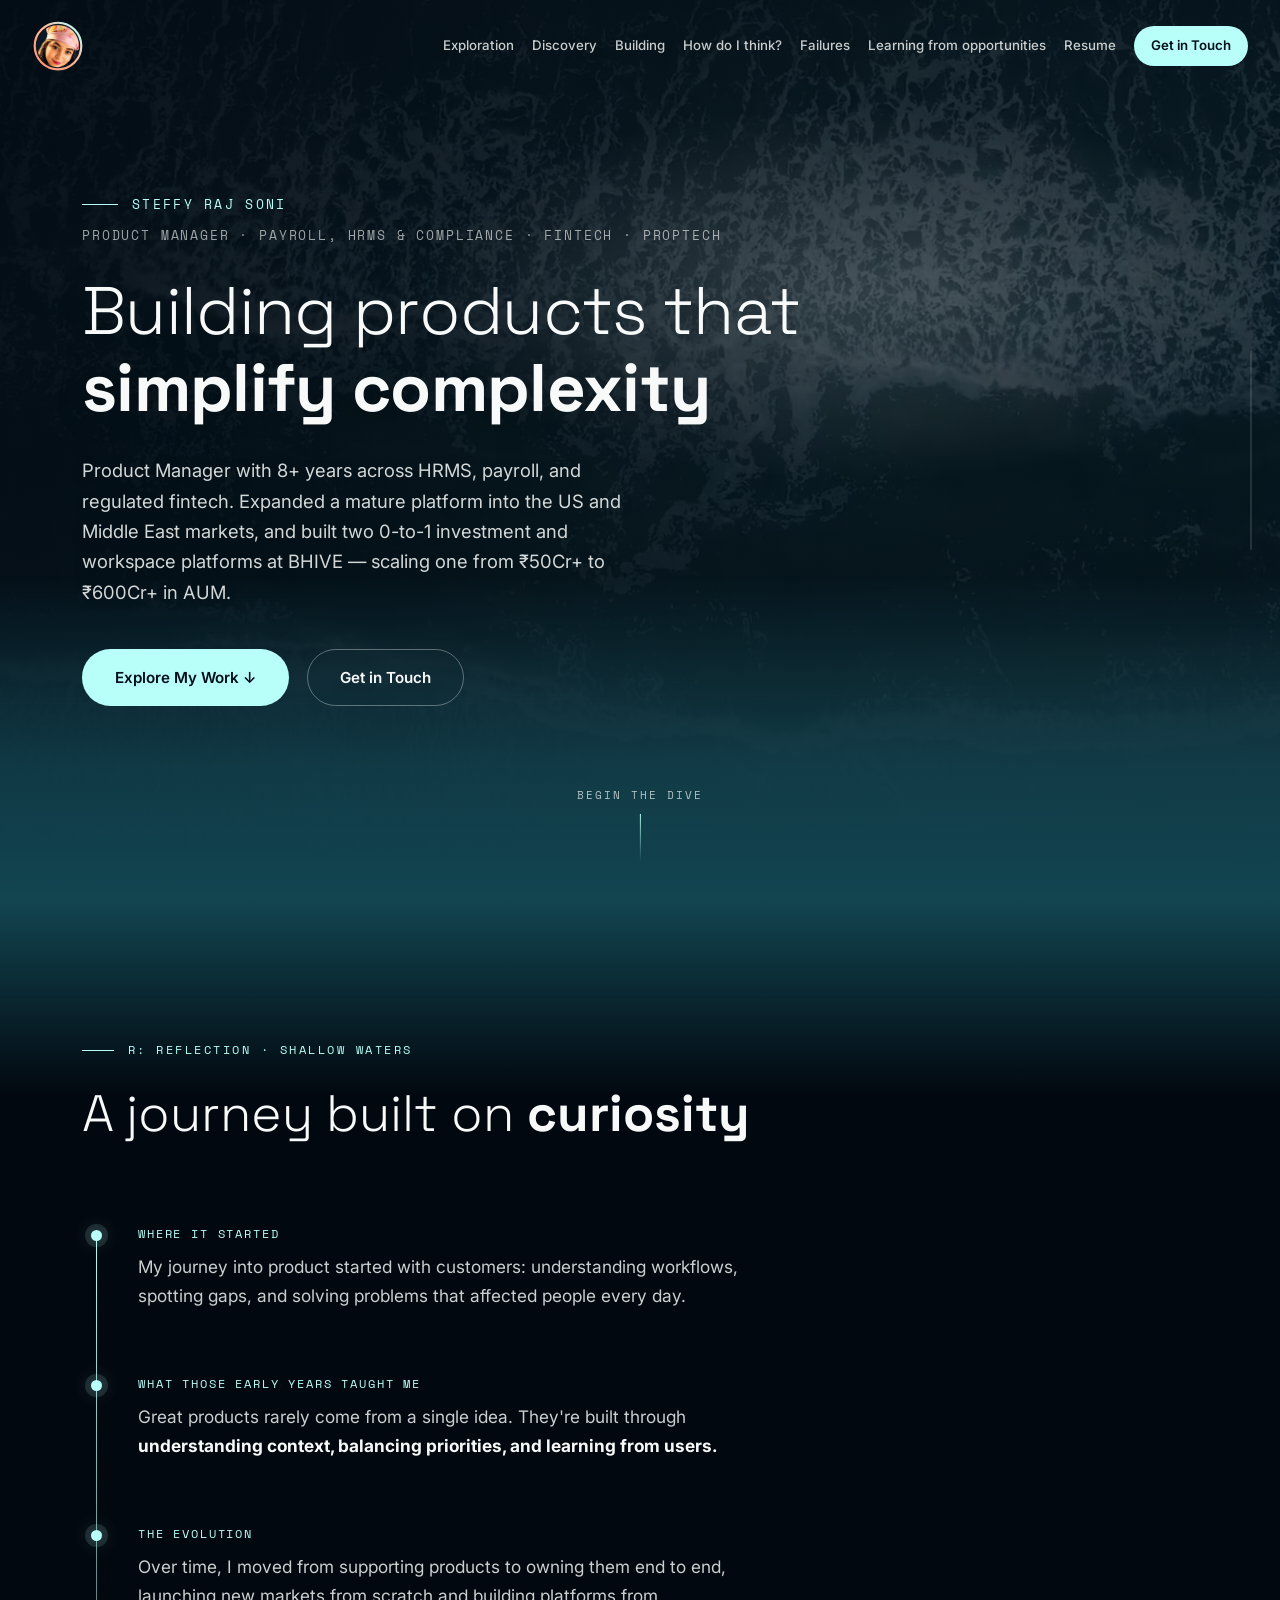
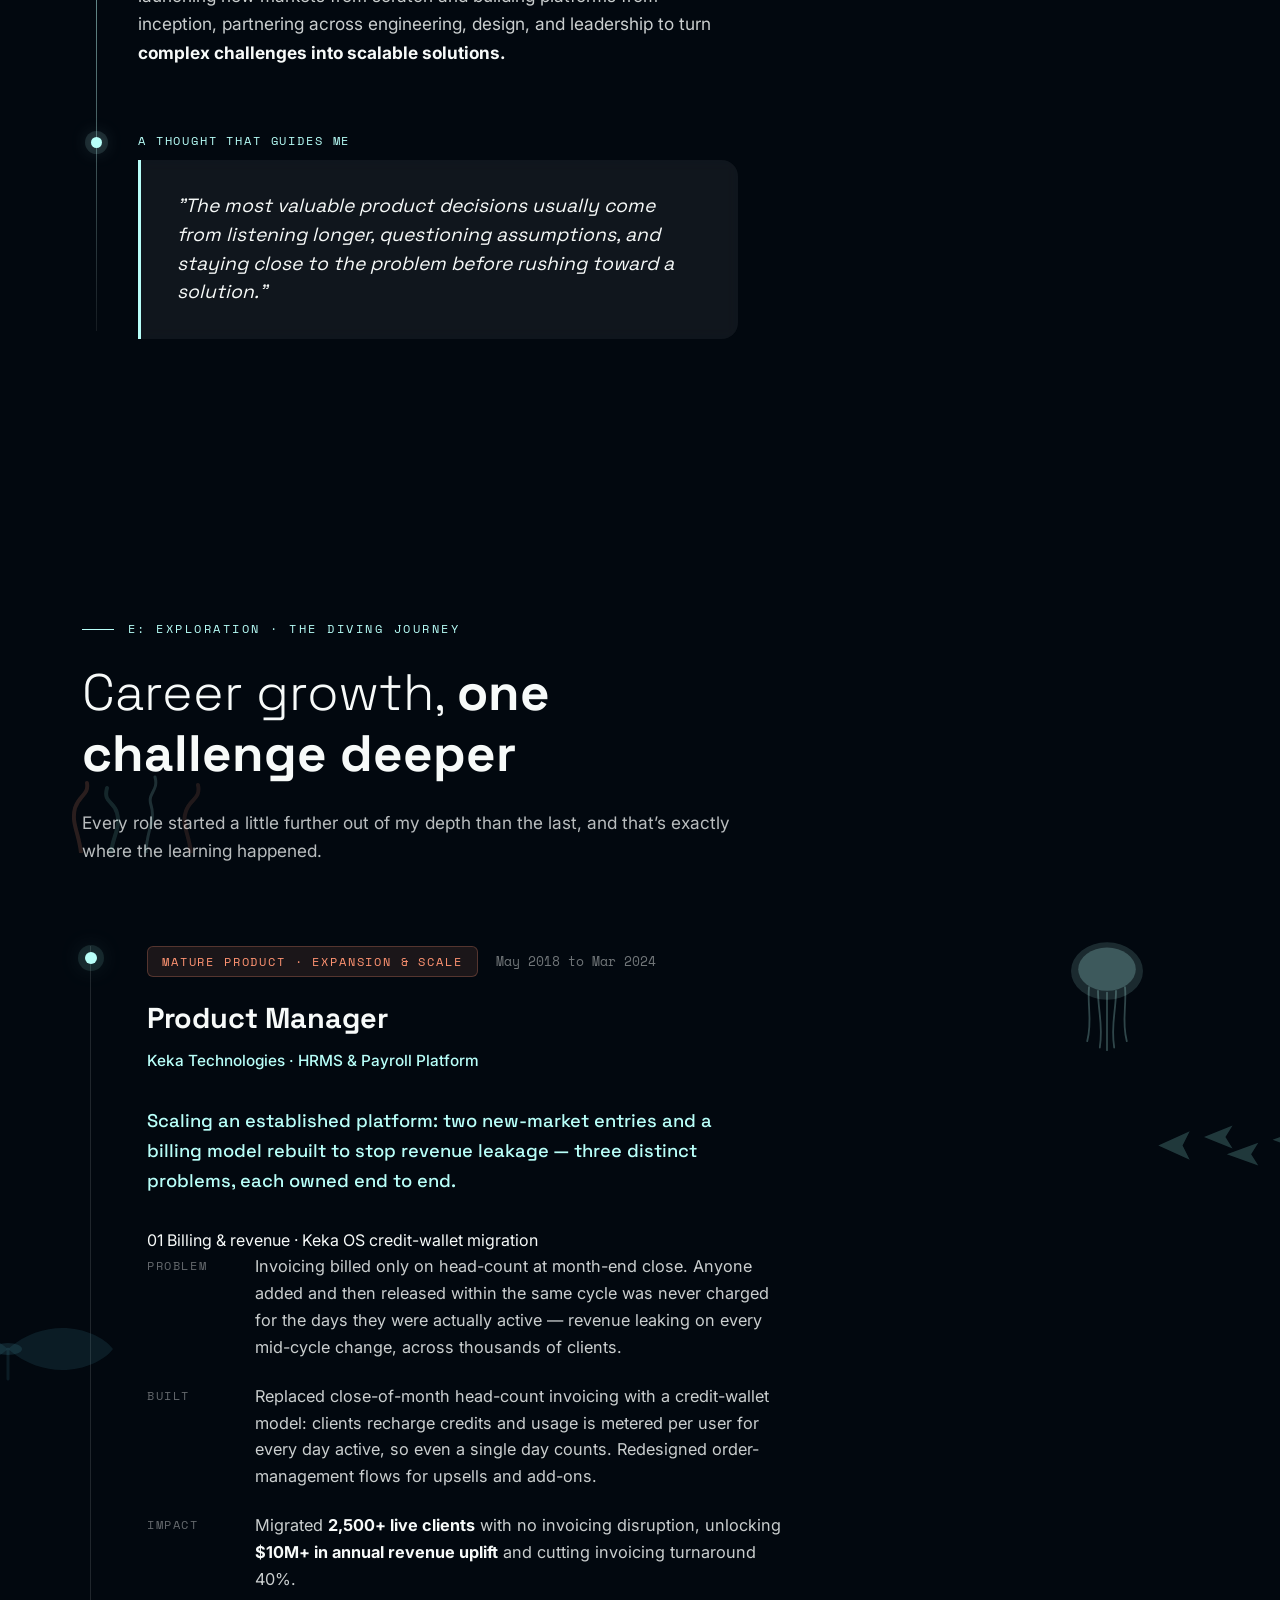
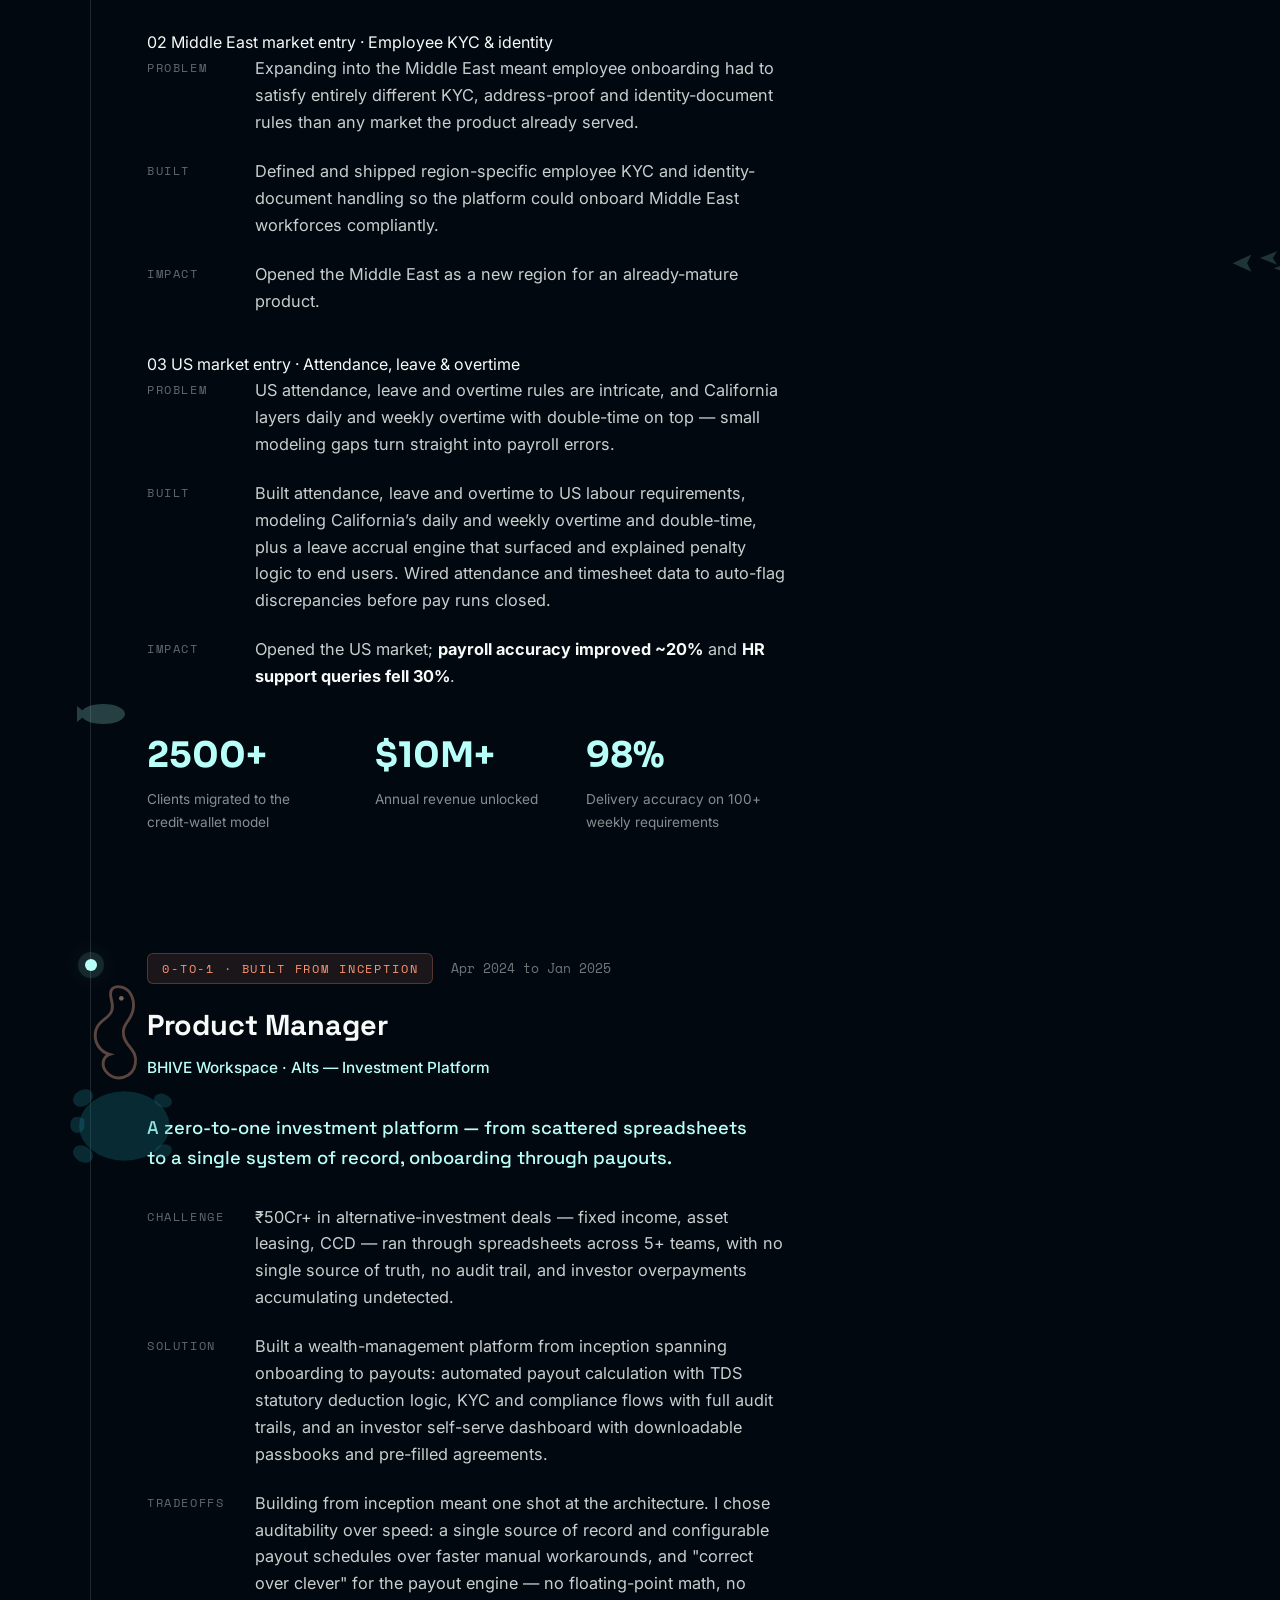
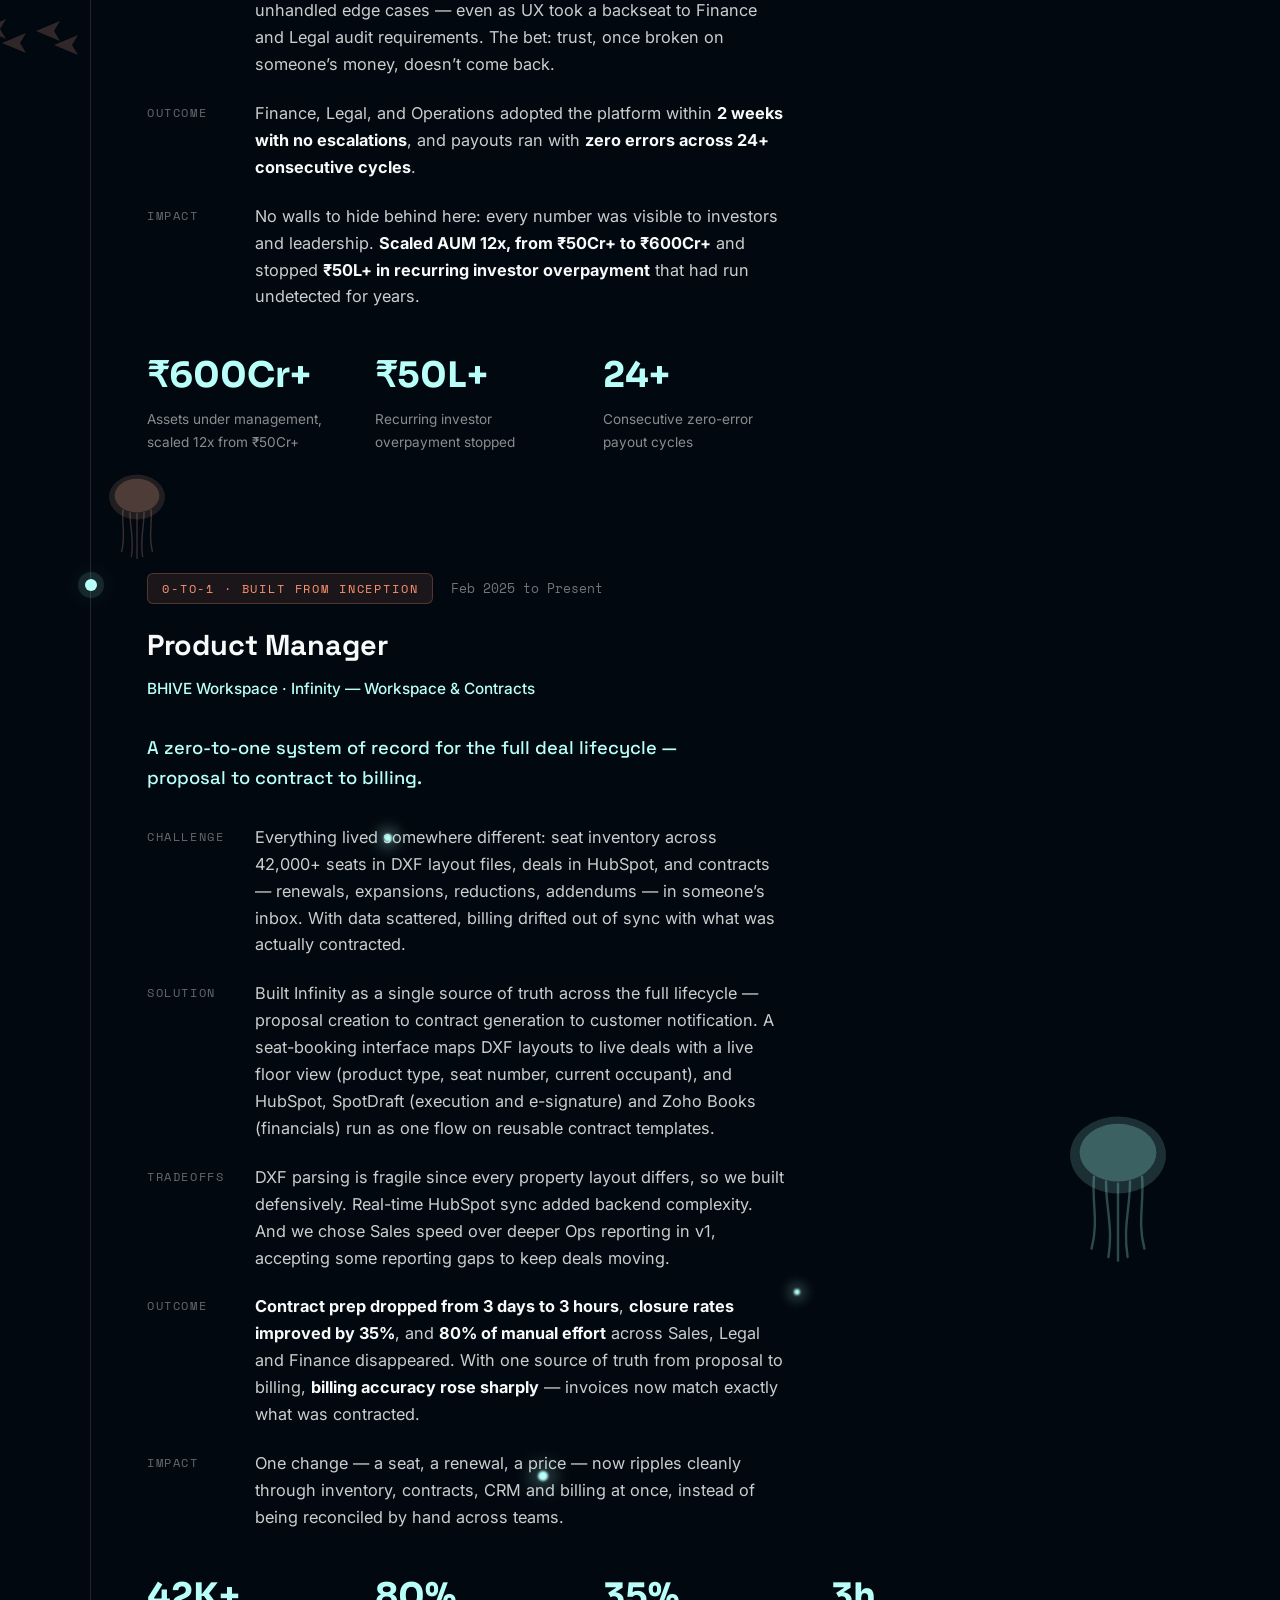
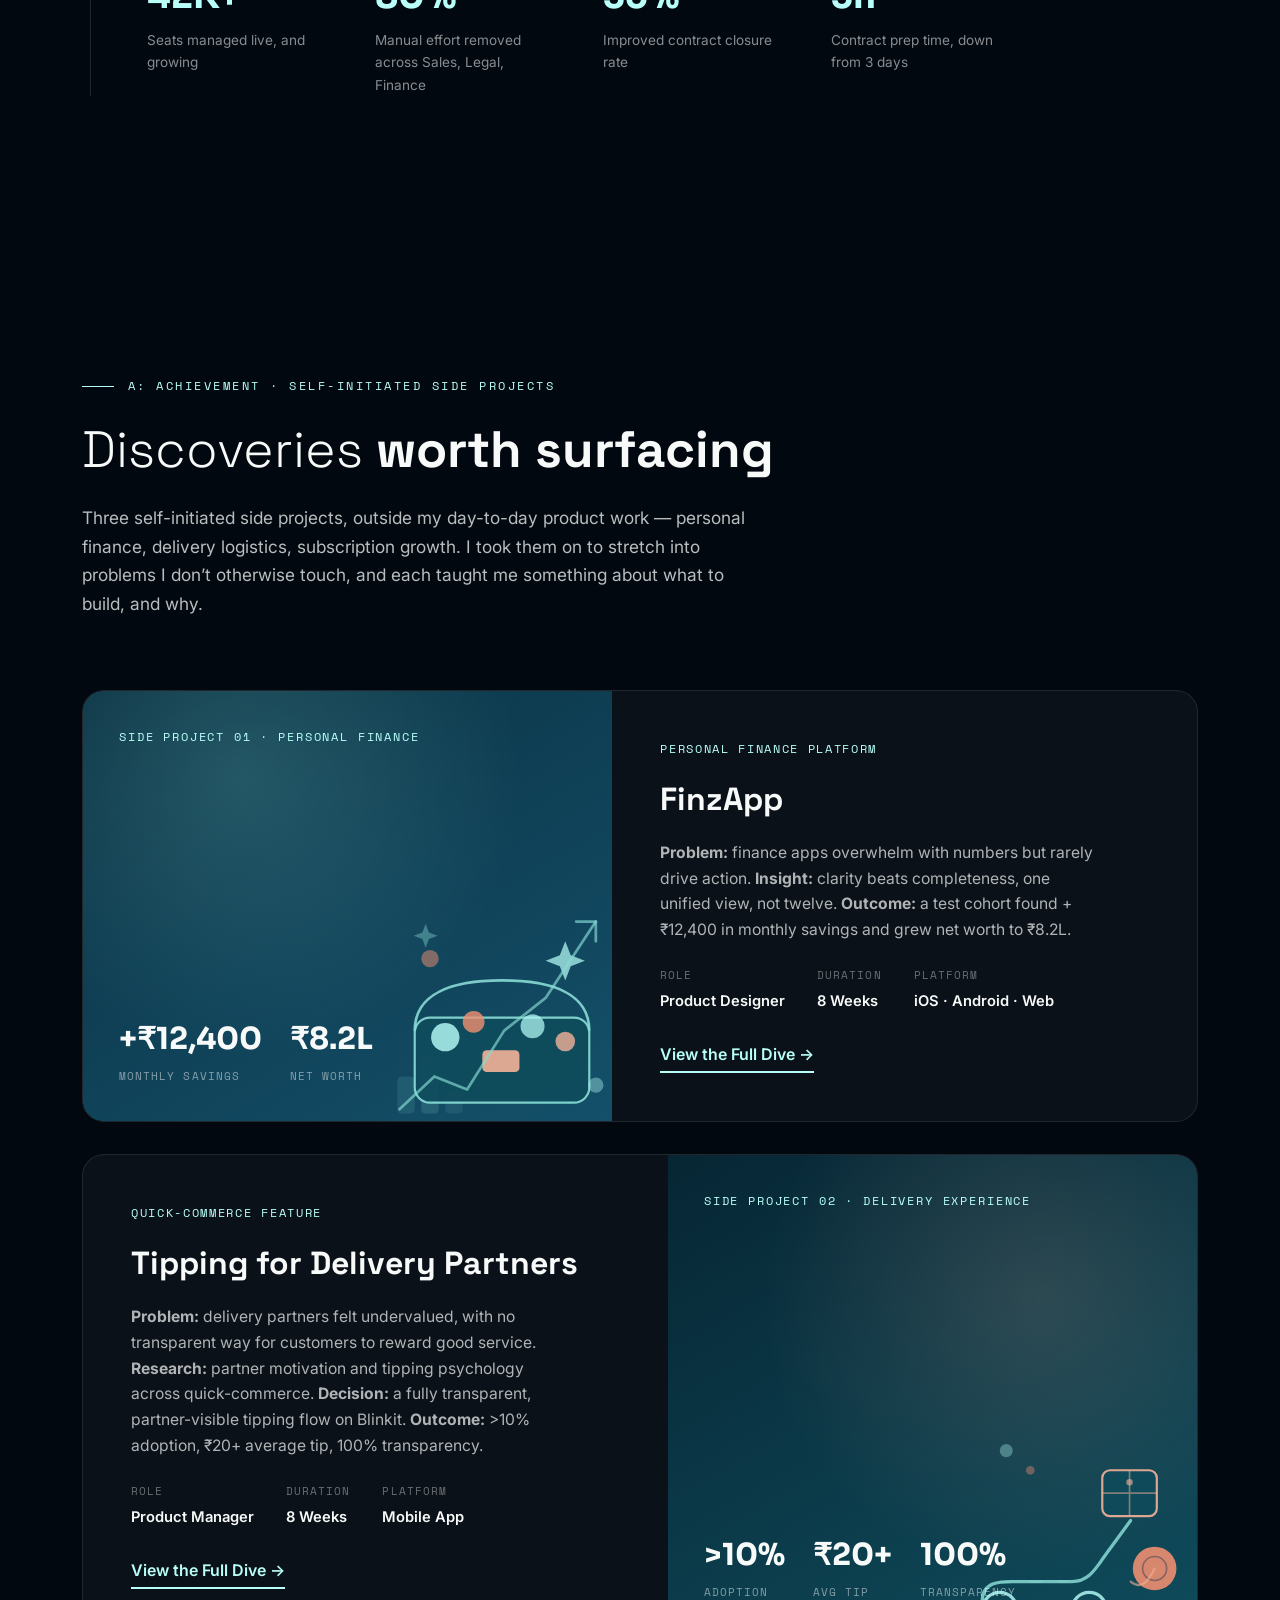
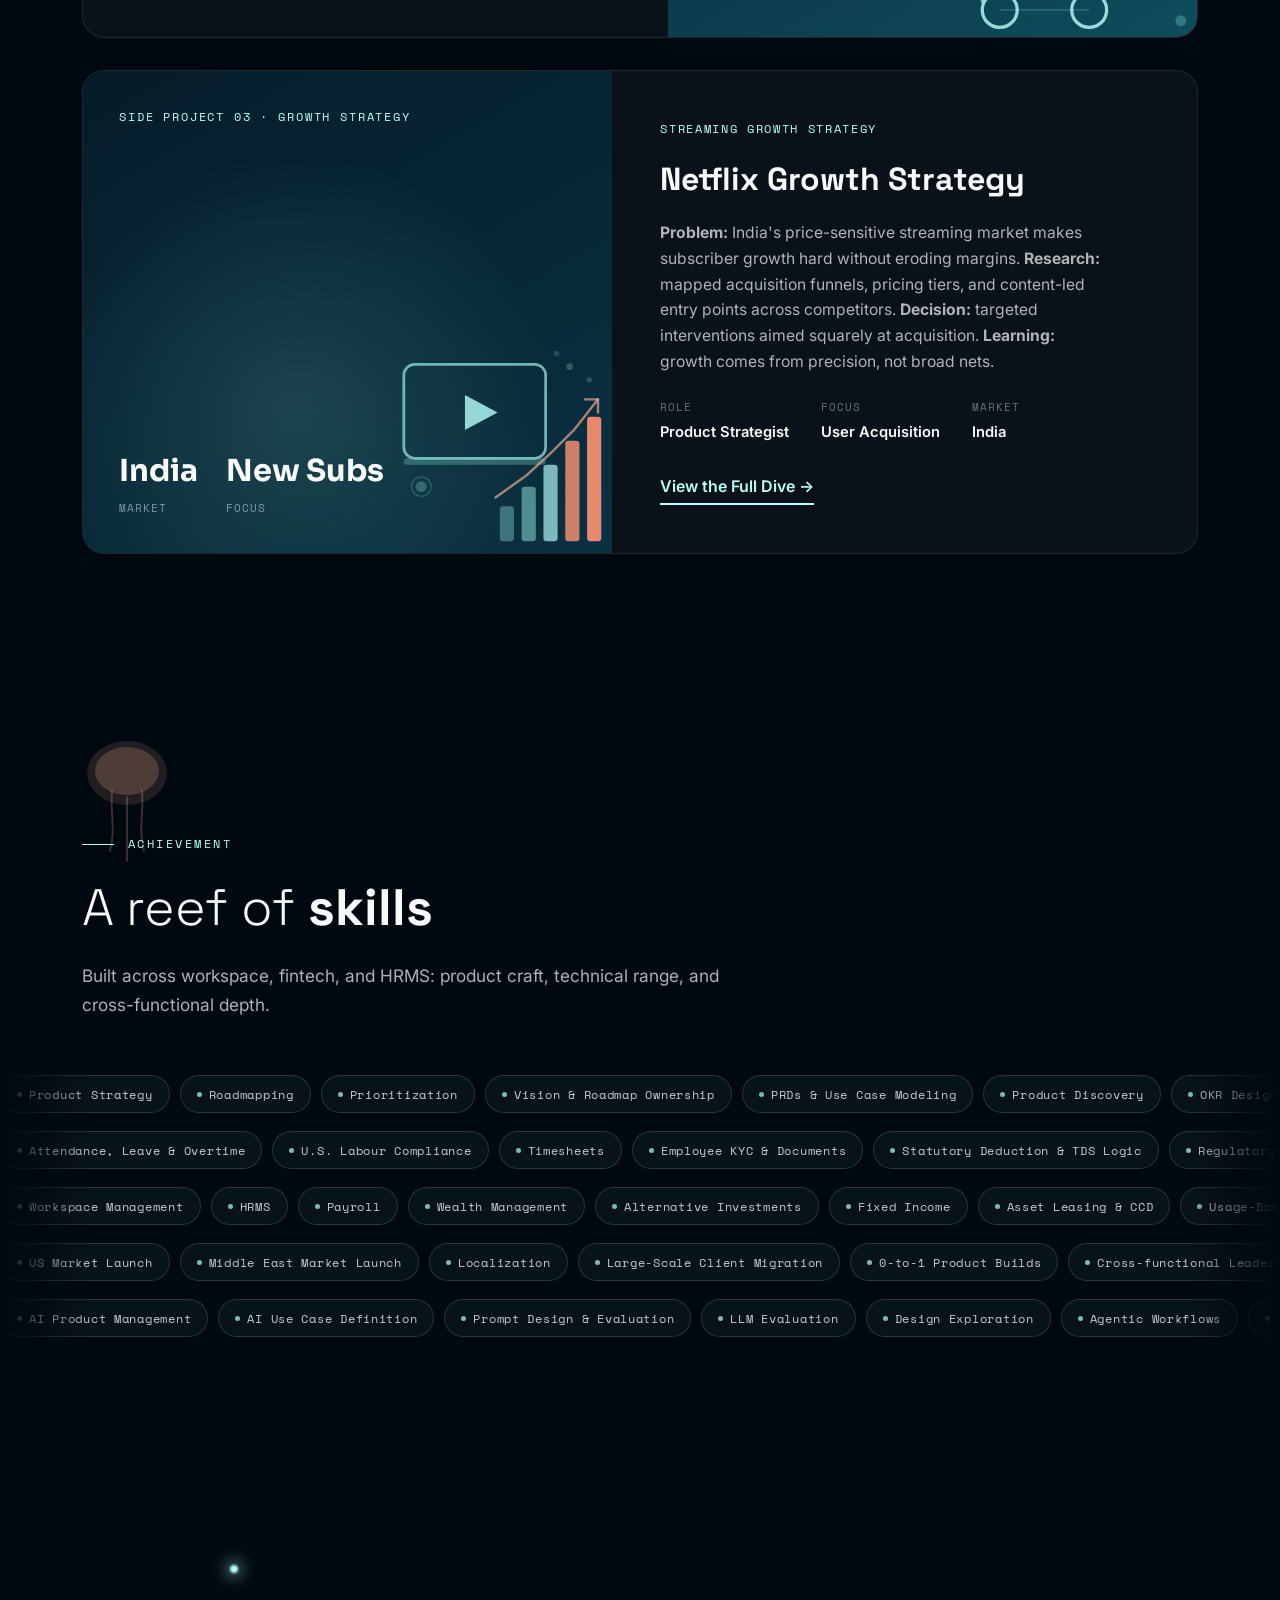
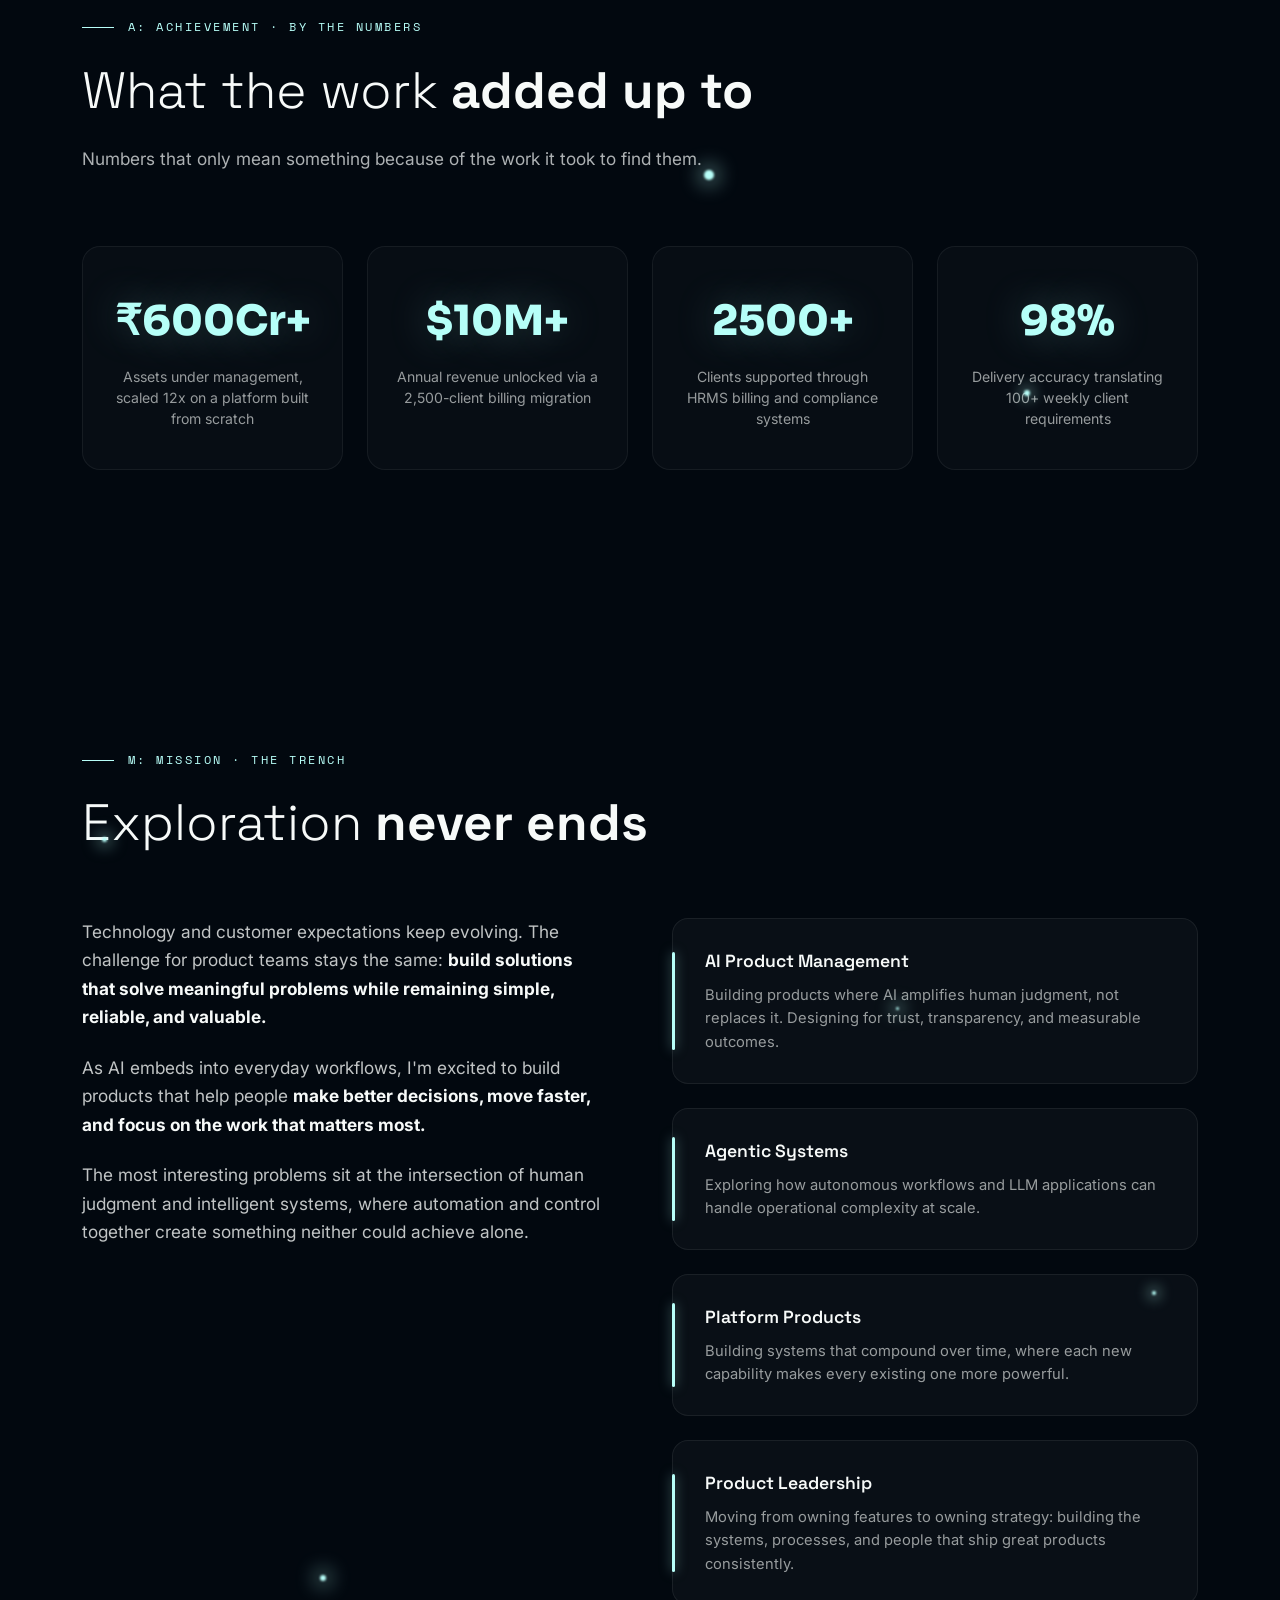
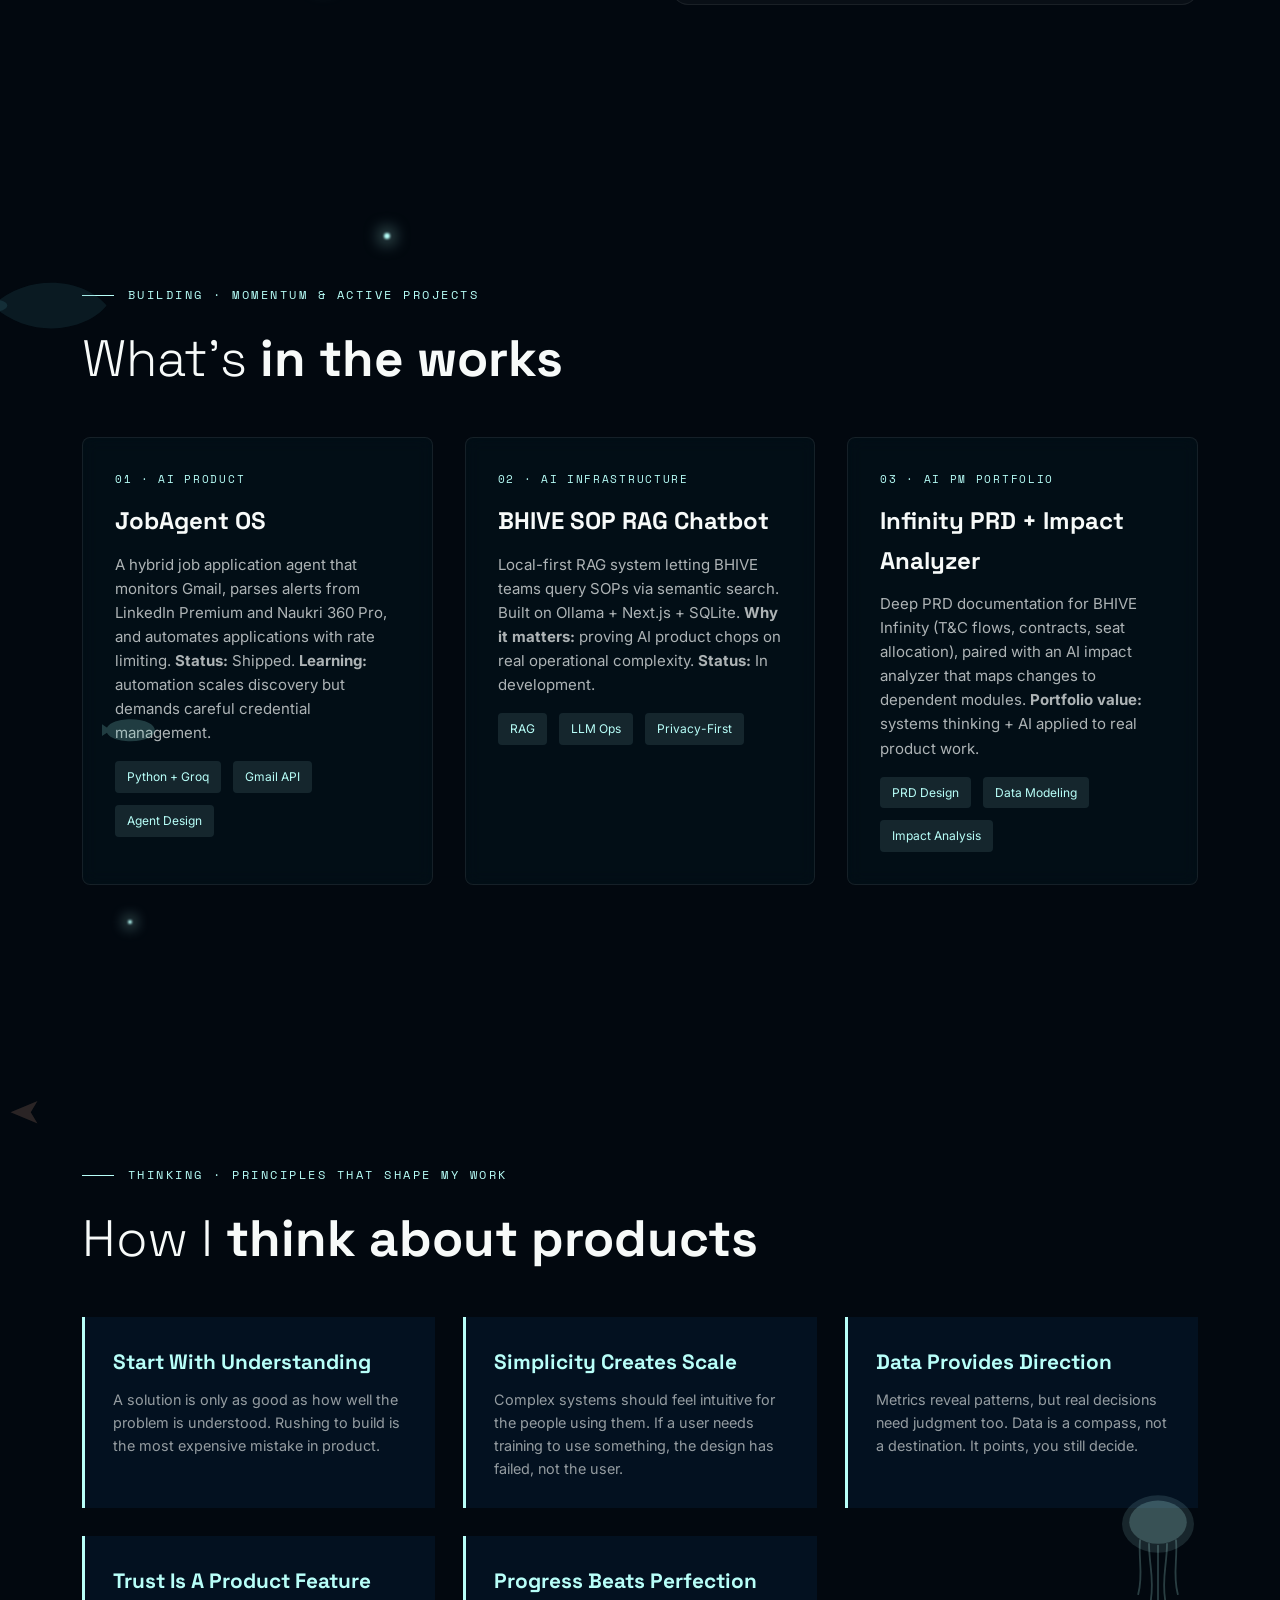
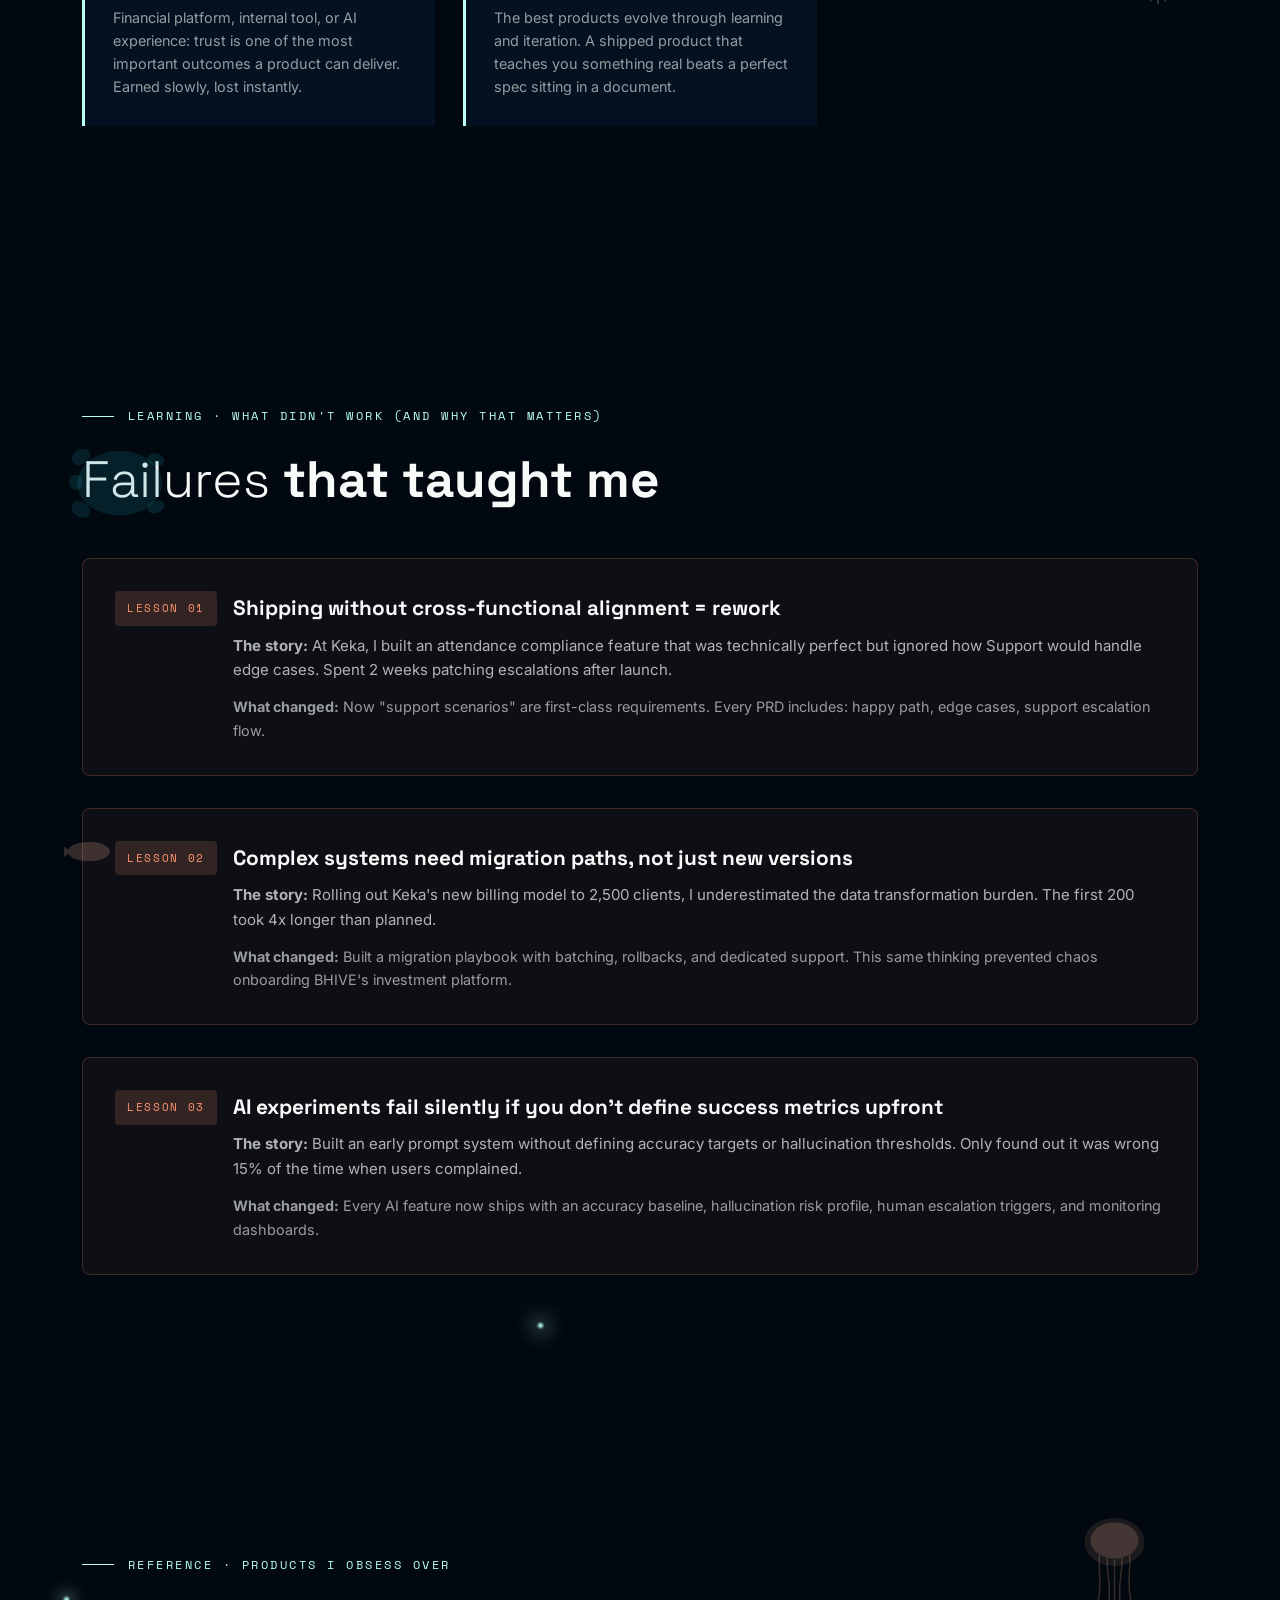
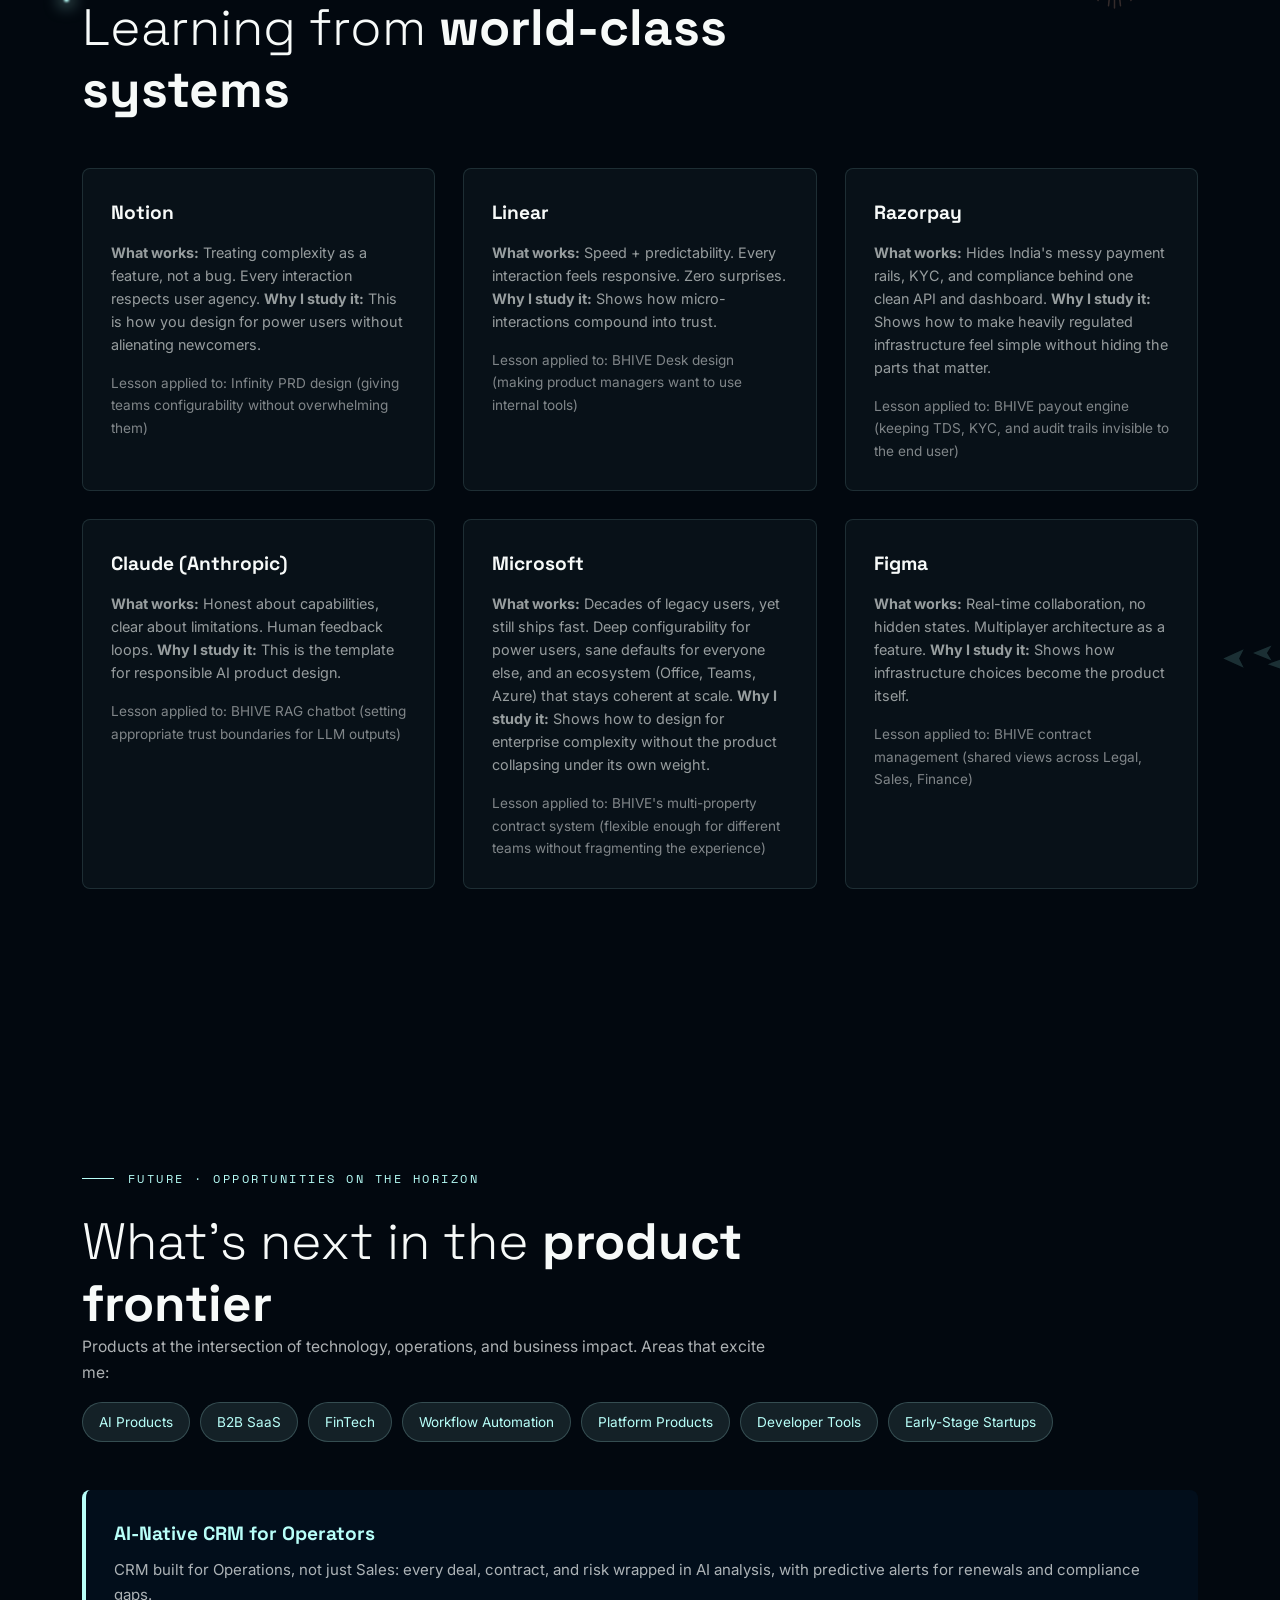
==== commit 8619979f: "Add files via upload" ====
--- a/index.html
+++ b/index.html
@@ -3,227 +3,2759 @@
 <head>
 <meta charset="UTF-8">
 <meta name="viewport" content="width=device-width, initial-scale=1.0">
-<title>Steffy Raj Soni — Product Manager</title>
-<link href="https://fonts.googleapis.com/css2?family=Playfair+Display:ital,wght@0,400;0,500;0,600;0,700;0,800;0,900;1,400;1,500;1,600&family=Manrope:wght@300;400;500;600;700;800&family=Fira+Code:wght@400;500&display=swap" rel="stylesheet">
-<link rel="icon" type="image/svg+xml" href="data:image/svg+xml,%3Csvg xmlns='http://www.w3.org/2000/svg' viewBox='0 0 32 32'%3E%3Crect width='32' height='32' rx='8' fill='%23c8a45e'/%3E%3Ctext x='4' y='23' font-family='serif' font-size='16' font-weight='800' fill='%230c0b0f'%3ES%3C/text%3E%3Ctext x='15' y='23' font-family='serif' font-size='16' font-weight='400' font-style='italic' fill='rgba(12,11,15,0.55)'%3ER%3C/text%3E%3C/svg%3E">
-<link rel="stylesheet" href="style.css">
+<title>Steffy Raj Soni | Product Manager</title>
+<link rel="preconnect" href="https://fonts.googleapis.com">
+<link rel="preconnect" href="https://fonts.gstatic.com" crossorigin>
+<link href="https://fonts.googleapis.com/css2?family=Space+Grotesk:wght@300;400;500;600;700&family=Sora:wght@400;600;700;800&family=Inter:wght@400;500;600;700&family=Space+Mono:wght@400;500&display=swap" rel="stylesheet">
+<style>
+  :root{
+    /* D.R.E.A.M depth palette */
+    --surface-1:#275f74;
+    --surface-2:#B8FFF9;
+    --surface-3:#124551;
+    --mid-1:#1a4e60;
+    --mid-2:#0D3B66;
+    --mid-3:#0A2E50;
+    --deep-1:#0D3B66;
+    --deep-2:#092840;
+    --deep-3:#071D30;
+    --abyss-1:#061826;
+    --abyss-2:#040F1A;
+    --abyss-3:#02080F;
+    --accent:#B8FFF9;
+
+    --pearl:#F7FAF9;
+    --coral:#FF9472;
+    --coral-soft:#FFB89C;
+    --ink:#04141F;
+
+    --display:'Space Grotesk', sans-serif;
+    --body:'Inter', sans-serif;
+    --metric:'Sora', sans-serif;
+    --mono:'Space Mono', monospace;
+  }
+
+  *{margin:0; padding:0; box-sizing:border-box;}
+  html{scroll-behavior:smooth;}
+  body{
+    font-family:var(--body);
+    color:var(--pearl);
+    line-height:1.65;
+    overflow-x:hidden;
+    background:var(--abyss-3);
+  }
+  ::selection{background:var(--surface-2); color:var(--abyss-2);}
+  a{color:inherit; text-decoration:none;}
+  img{max-width:100%; display:block;}
+
+  .wrap{max-width:1180px; margin:0 auto; padding:0 32px;}
+
+  :focus-visible{outline:2px solid var(--surface-2); outline-offset:3px;}
+
+  @media (prefers-reduced-motion: reduce){
+    *{animation:none !important; transition:none !important; scroll-behavior:auto !important;}
+  }
+
+  /* ============ DEPTH BACKDROP ============ */
+  /* A fixed full-viewport gradient layer that shifts color as the user scrolls,
+     simulating descent through ocean depth zones. Controlled via a CSS variable
+     (--depth, 0 to 1) updated by JS on scroll. */
+  #depth-backdrop{
+    position:fixed;
+    inset:0;
+    z-index:-2;
+    background:
+      linear-gradient(180deg,
+        var(--surface-1) 0%,
+        var(--surface-3) 9%,
+        var(--mid-1) 22%,
+        var(--mid-3) 37%,
+        var(--deep-1) 50%,
+        var(--deep-3) 64%,
+        var(--abyss-1) 78%,
+        var(--abyss-3) 88%,
+        var(--mid-2) 95%,
+        var(--surface-3) 100%);
+    background-size: 100% 900vh;
+    background-position: 0 calc(var(--depth, 0) * -1 * (900vh - 100vh));
+    transition: background-position 0.15s linear;
+  }
+
+  /* subtle vignette + light rays overlay, fixed */
+  #light-rays{
+    position:fixed;
+    inset:0;
+    z-index:-1;
+    pointer-events:none;
+    opacity: var(--brightness, 1);
+    mix-blend-mode: screen;
+    background:
+      radial-gradient(ellipse 70% 50% at 30% 0%, rgba(255,255,255,0.35) 0%, transparent 55%),
+      radial-gradient(ellipse 50% 40% at 75% 10%, rgba(255,255,255,0.18) 0%, transparent 50%);
+  }
+  .ray{
+    position:absolute;
+    top:-10%;
+    width:140px;
+    height:130%;
+    background:linear-gradient(180deg, rgba(255,255,255,0.22) 0%, rgba(255,255,255,0) 70%);
+    transform-origin:top center;
+    animation: ray-sway 16s ease-in-out infinite;
+  }
+  .ray-1{ left:8%;  transform:rotate(8deg);  animation-delay:0s; }
+  .ray-2{ left:35%; transform:rotate(-5deg); width:90px; animation-delay:-5s; }
+  .ray-3{ left:62%; transform:rotate(10deg); width:110px; animation-delay:-9s; }
+  .ray-4{ left:85%; transform:rotate(-7deg); width:70px; animation-delay:-3s; }
+  @keyframes ray-sway{
+    0%, 100%{ transform: rotate(8deg) translateX(0); opacity:0.8; }
+    50%{ transform: rotate(3deg) translateX(2%); opacity:1; }
+  }
+
+  /* floating particles, fixed, density increases with depth via opacity groups */
+  #particles{
+    position:fixed; inset:0; z-index:-1; pointer-events:none; overflow:hidden;
+  }
+  .particle{
+    position:absolute;
+    border-radius:50%;
+    background:rgba(255,255,255,0.35);
+    animation: float-up linear infinite;
+  }
+  @keyframes float-up{
+    0%{ transform: translateY(110vh) translateX(0); opacity:0; }
+    10%{ opacity:0.6; }
+    90%{ opacity:0.4; }
+    100%{ transform: translateY(-10vh) translateX(40px); opacity:0; }
+  }
+
+  /* ============ NAV ============ */
+  nav{
+    position:fixed; top:0; left:0; right:0; z-index:100;
+    display:flex; align-items:center; justify-content:space-between;
+    padding:22px 48px;
+    transition: background 0.4s ease, padding 0.4s ease, backdrop-filter 0.4s ease;
+  }
+  nav.scrolled{
+    background:rgba(2,10,18,0.45);
+    backdrop-filter: blur(14px);
+    padding:14px 48px;
+    border-bottom:1px solid rgba(255,255,255,0.06);
+  }
+  .logo{ display:inline-flex; align-items:center; }
+  .logo-mark{ width:52px; height:52px; display:block; transition:transform .35s ease; }
+  .logo:hover .logo-mark{ transform:rotate(8deg); }
+  .logo-ring-bg{ fill:rgba(255,255,255,0.04); stroke:rgba(255,255,255,0.2); stroke-width:1; }
+  .logo-ring{
+    fill:none; stroke:url(#logoRingGrad); stroke-width:2; stroke-linecap:round;
+    transform:rotate(-90deg); transform-origin:24px 24px;
+    transition:stroke .3s ease;
+  }
+  .logo:hover .logo-ring{ stroke:var(--coral); }
+  .logo-text{
+    font-family:var(--display); font-weight:700; font-size:15px;
+    letter-spacing:0.01em; fill:var(--pearl);
+  }
+  .nav-links{display:flex; gap:36px; align-items:center;}
+  .nav-links a{
+    font-size:0.92rem; font-weight:500;
+    color:rgba(247,250,249,0.8);
+    transition:color .25s ease;
+    white-space:nowrap;
+  }
+  .nav-links a:hover{color:var(--surface-2);}
+  .nav-links a.cta{
+    color:var(--abyss-2);
+    background:var(--surface-2);
+    padding:10px 22px;
+    border-radius:100px;
+    font-weight:600;
+  }
+  .nav-links a.cta:hover{background:var(--pearl);}
+  .nav-toggle{display:none;}
+
+  @media (max-width:1320px){
+    nav{ padding:20px 32px; }
+    .nav-links{ gap:18px; }
+    .nav-links a{ font-size:0.83rem; }
+    .nav-links a.cta{ padding:9px 17px; }
+  }
+
+  @media (max-width:980px){
+    nav{ padding:18px 24px; }
+    .nav-links{
+      position:fixed; top:0; right:-100%; height:100vh; width:75%;
+      background:var(--abyss-2);
+      flex-direction:column;
+      justify-content:center;
+      align-items:flex-start;
+      padding:40px;
+      gap:28px;
+      transition:right .4s ease;
+      border-left:1px solid rgba(255,255,255,0.08);
+      z-index:99;
+    }
+    .nav-links a{ font-size:1rem; white-space:normal; }
+    .nav-links.open{ right:0; }
+    .nav-toggle{
+      display:flex; flex-direction:column; gap:5px;
+      background:none; border:none; cursor:pointer; z-index:200;
+      padding:8px;
+    }
+    .nav-toggle span{ width:24px; height:2px; background:var(--pearl); border-radius:2px; transition:.3s; }
+  }
+
+  /* depth gauge - fixed side indicator */
+  #depth-gauge{
+    position:fixed;
+    right:28px;
+    top:50%;
+    transform:translateY(-50%);
+    z-index:90;
+    display:flex;
+    flex-direction:column;
+    align-items:center;
+    gap:14px;
+    font-family:var(--mono);
+    font-size:0.65rem;
+    letter-spacing:0.12em;
+    color:rgba(247,250,249,0.55);
+    pointer-events:none;
+  }
+  #depth-gauge .gauge-track{
+    width:2px;
+    height:200px;
+    background:rgba(255,255,255,0.12);
+    border-radius:2px;
+    position:relative;
+    overflow:hidden;
+  }
+  #depth-gauge .gauge-fill{
+    position:absolute;
+    top:0; left:0; right:0;
+    height:0%;
+    background:linear-gradient(180deg, var(--surface-2), var(--coral));
+    border-radius:2px;
+    transition: height 0.1s linear;
+  }
+  #depth-gauge .gauge-label{
+    writing-mode:vertical-rl;
+    text-transform:uppercase;
+    transition: color 0.4s ease, opacity 0.4s ease;
+    opacity:0.4;
+  }
+  #depth-gauge .gauge-label.active{
+    opacity:1;
+    color:var(--surface-2);
+  }
+  @media (max-width:1024px){
+    #depth-gauge{display:none;}
+  }
+
+  /* ============ AMBIENT CREATURES ============ */
+  /* Ocean life that quietly changes with depth. Each species belongs to one
+     scroll zone and crossfades into the next via JS-driven --zone-*-op vars
+     (same pattern as --brightness above). Motion is independent of scroll
+     position: a slow, looping drift, so the layer never feels static. */
+  #creature-layer{
+    position:fixed; inset:0; z-index:-1; pointer-events:none; overflow:hidden;
+  }
+  .creature{
+    position:absolute;
+    will-change:transform;
+    transition:opacity 1.4s ease;
+  }
+  .creature svg{ display:block; width:100%; height:auto; overflow:visible; }
+  .creature-surface{ opacity:var(--zone-surface-op,0); }
+  .creature-mid{ opacity:var(--zone-mid-op,0); }
+  .creature-deep{ opacity:var(--zone-deep-op,0); }
+  .creature-abyss{ opacity:var(--zone-abyss-op,0); }
+  .creature-ascend{ opacity:var(--zone-ascend-op,0); }
+  .creature-glow{ filter:drop-shadow(0 0 5px rgba(184,255,249,0.5)); }
+
+  @keyframes drift-a{
+    0%,100%{ transform:translate(0,0) rotate(0deg); }
+    50%{ transform:translate(44px,-26px) rotate(7deg); }
+  }
+  @keyframes drift-b{
+    0%,100%{ transform:translate(0,0) rotate(0deg); }
+    50%{ transform:translate(-48px,22px) rotate(-6deg); }
+  }
+  @keyframes drift-c{
+    0%,100%{ transform:translate(0,0) rotate(0deg); }
+    33%{ transform:translate(30px,-30px) rotate(6deg); }
+    66%{ transform:translate(-32px,18px) rotate(-7deg); }
+  }
+  @keyframes pulse-bell{
+    0%,100%{ transform:scale(1,1); }
+    50%{ transform:scale(1.1,0.84); }
+  }
+  @keyframes sway-tentacle{
+    0%,100%{ transform:rotate(0deg); }
+    50%{ transform:rotate(9deg); }
+  }
+
+  /* ============ HERO ============ */
+  .hero{
+    position:relative;
+    height:100vh;
+    min-height:640px;
+    display:flex;
+    align-items:center;
+    overflow:hidden;
+  }
+  .hero-image{
+    position:absolute;
+    inset:-8% -8%;
+    will-change:transform;
+  }
+  .hero-image-bg{
+    position:absolute;
+    inset:0;
+    width:100%;
+    height:100%;
+    object-fit:cover;
+    object-position:center;
+    animation: hero-breathe 22s ease-in-out infinite;
+  }
+  @keyframes hero-breathe{
+    0%, 100%{ transform: scale(1.04) translateY(0); }
+    50%{ transform: scale(1.08) translateY(-1.5%); }
+  }
+  .hero-image::after{
+    content:'';
+    position:absolute; inset:0;
+    background:
+      linear-gradient(180deg, rgba(2,10,18,0.82) 0%, rgba(2,10,18,0.70) 35%, rgba(4,15,25,0.93) 100%),
+      linear-gradient(100deg, rgba(2,10,18,0.88) 0%, rgba(2,10,18,0.35) 65%);
+  }
+  .hero::after{
+    content:'';
+    position:absolute;
+    left:0; right:0; bottom:0;
+    height:36vh;
+    background:linear-gradient(180deg,
+      transparent 0%,
+      rgba(18,69,81,0.4) 30%,
+      rgba(18,69,81,0.78) 60%,
+      var(--surface-3) 100%);
+    z-index:4;
+    pointer-events:none;
+  }
+  /* Soft blend zone bridging the hero's bottom edge into the fixed depth
+     backdrop below, so the seam between hero and the next section reads
+     as a continuous gradient rather than a hard line. */
+  .hero + section::before{
+    content:'';
+    position:absolute;
+    top:0; left:0; right:0;
+    height:22vh;
+    background:linear-gradient(180deg, var(--surface-3) 0%, rgba(18,69,81,0) 100%);
+    z-index:-1;
+    pointer-events:none;
+  }
+
+  /* hero foam shimmer overlay - subtle moving highlight on the wave foam */
+  .hero-shimmer{
+    position:absolute; inset:-8% -8%;
+    background: radial-gradient(ellipse 50% 30% at 65% 35%, rgba(255,255,255,0.16) 0%, transparent 60%);
+    mix-blend-mode: screen;
+    animation: shimmer-move 14s ease-in-out infinite;
+  }
+  @keyframes shimmer-move{
+    0%, 100%{ opacity:0.5; transform: translate(0,0); }
+    50%{ opacity:0.9; transform: translate(-3%, 2%); }
+  }
+
+  .hero-content{
+    position:relative; z-index:5;
+    width:100%;
+  }
+  .hero-eyebrow{
+    font-family:var(--mono);
+    font-size:0.8rem;
+    letter-spacing:0.18em;
+    text-transform:uppercase;
+    color:var(--surface-2);
+    display:flex; align-items:center; gap:14px;
+    margin-bottom:24px;
+  }
+  .hero-eyebrow::before{
+    content:''; width:36px; height:1px; background:var(--surface-2); display:inline-block;
+  }
+  .hero h1{
+    font-family:var(--display);
+    font-weight:300;
+    font-size:clamp(2.4rem, 5.5vw, 4.2rem);
+    line-height:1.15;
+    max-width:780px;
+    letter-spacing:-0.01em;
+    text-shadow: 0 4px 30px rgba(0,0,0,0.25);
+  }
+  .hero h1 strong{
+    font-weight:700;
+    color:var(--pearl);
+  }
+  .hero h1 .hero-em{
+    font-style:normal;
+    font-weight:700;
+    color:var(--accent);
+  }
+  .hero-subtitle{
+    font-family:var(--mono);
+    font-size:0.82rem;
+    letter-spacing:0.14em;
+    text-transform:uppercase;
+    color:rgba(247,250,249,0.62);
+    margin:-14px 0 26px;
+  }
+  .hero-tagline{
+    margin-top:28px;
+    font-size:1.15rem;
+    max-width:540px;
+    color:rgba(247,250,249,0.85);
+    text-shadow: 0 2px 16px rgba(0,0,0,0.2);
+  }
+  .hero-actions{
+    margin-top:42px;
+    display:flex; gap:18px; flex-wrap:wrap;
+  }
+  .btn{
+    font-family:var(--body);
+    font-weight:600;
+    font-size:0.95rem;
+    padding:15px 32px;
+    border-radius:100px;
+    border:1px solid transparent;
+    cursor:pointer;
+    transition:all .3s ease;
+    display:inline-flex; align-items:center; gap:10px;
+  }
+  .btn-primary{
+    background:var(--surface-2);
+    color:var(--abyss-2);
+  }
+  .btn-primary:hover{
+    background:var(--pearl);
+    transform:translateY(-2px);
+    box-shadow:0 8px 24px rgba(143,227,219,0.3);
+  }
+  .btn-secondary{
+    border-color:rgba(247,250,249,0.35);
+    color:var(--pearl);
+    backdrop-filter: blur(4px);
+  }
+  .btn-secondary:hover{
+    border-color:var(--surface-2);
+    color:var(--surface-2);
+  }
+
+  .scroll-cue{
+    position:absolute;
+    bottom:38px; left:50%;
+    transform:translateX(-50%);
+    z-index:6;
+    display:flex; flex-direction:column; align-items:center; gap:10px;
+    color:rgba(247,250,249,0.7);
+    font-family:var(--mono);
+    font-size:0.7rem;
+    letter-spacing:0.18em;
+    text-transform:uppercase;
+  }
+  .scroll-cue .line{
+    width:1px; height:48px;
+    background:linear-gradient(180deg, var(--surface-2), transparent);
+    animation: dropline 2.2s ease-in-out infinite;
+  }
+  @keyframes dropline{
+    0%{transform:scaleY(0); transform-origin:top;}
+    50%{transform:scaleY(1); transform-origin:top;}
+    50.01%{transform-origin:bottom;}
+    100%{transform:scaleY(0); transform-origin:bottom;}
+  }
+
+  @media (max-width:760px){
+    .hero h1{font-size:2.4rem;}
+    .scroll-cue{display:none;}
+  }
+
+  /* fade-up reveal */
+  .fade-up{
+    opacity:0;
+    transform:translateY(28px);
+    transition:opacity .9s ease, transform .9s ease;
+  }
+  .fade-up.in{opacity:1; transform:translateY(0);}
+
+  /* ============ SHARED SECTION RHYTHM ============ */
+  section{ position:relative; }
+  .section-pad{ padding:140px 0; }
+  .zone-label{
+    font-family:var(--mono);
+    font-size:0.78rem;
+    letter-spacing:0.2em;
+    text-transform:uppercase;
+    color:var(--surface-2);
+    display:flex; align-items:center; gap:14px;
+    margin-bottom:22px;
+    justify-content:flex-start;
+  }
+  .zone-label::before{
+    content:''; width:32px; height:1px; background:var(--surface-2); display:inline-block; flex-shrink:0;
+  }
+  .section-title{
+    font-family:var(--display);
+    font-weight:300;
+    font-size:clamp(2rem, 4.4vw, 3.2rem);
+    line-height:1.2;
+    max-width:720px;
+    text-align:left;
+  }
+  .section-title strong{ font-weight:700; color:var(--pearl); }
+  .section-title em{ font-style:normal; font-weight:700; color:var(--surface-2); }
+
+  /* ============ ABOUT / REFLECTION (Surface Layer) ============ */
+  #about .zone-label{ color:var(--surface-2); }
+  #about .zone-label::before{ background:var(--surface-2); }
+  #about .section-title strong{ color:var(--pearl); }
+  #about .section-title em{ color:var(--surface-2); }
+
+  /* Narrative timeline floating through the water */
+  .current-line{
+    position:relative;
+    margin-top:80px;
+    max-width:760px;
+  }
+  .current-line::before{
+    content:'';
+    position:absolute;
+    left:14px; top:8px; bottom:8px;
+    width:1px;
+    background:linear-gradient(180deg, var(--surface-2) 0%, rgba(255,255,255,0.08) 100%);
+  }
+  .moment{
+    position:relative;
+    padding:0 0 64px 56px;
+  }
+  .moment:last-child{ padding-bottom:0; }
+  .moment::before{
+    content:'';
+    position:absolute;
+    left:9px; top:6px;
+    width:11px; height:11px;
+    border-radius:50%;
+    background:var(--surface-2);
+    box-shadow:0 0 0 6px rgba(184,255,249,0.12), 0 0 20px rgba(184,255,249,0.4);
+    transform:scale(0.4);
+    opacity:0.4;
+    transition: transform 0.6s cubic-bezier(.34,1.56,.64,1), opacity 0.6s ease;
+  }
+  .moment.in::before{
+    transform:scale(1);
+    opacity:1;
+  }
+  .moment .moment-tag{
+    font-family:var(--mono);
+    font-size:0.72rem;
+    letter-spacing:0.16em;
+    text-transform:uppercase;
+    color:var(--surface-2);
+    margin-bottom:10px;
+    display:block;
+  }
+  .moment p{
+    font-size:1.08rem;
+    color:rgba(247,250,249,0.82);
+    max-width:600px;
+  }
+  .moment p strong{ color:var(--pearl); font-weight:700; }
+  .about-quote{
+    margin-top:8px;
+    padding:32px 36px;
+    background:rgba(255,255,255,0.06);
+    border-left:3px solid var(--surface-2);
+    border-radius:0 16px 16px 0;
+    font-family:var(--display);
+    font-style:italic;
+    font-size:1.2rem;
+    color:var(--pearl);
+    line-height:1.5;
+    backdrop-filter: blur(6px);
+    max-width:600px;
+  }
+
+  /* ============ JOURNEY / EXPLORATION ============ */
+  .journey-intro{
+    max-width:680px;
+    margin-top:24px;
+    font-size:1.08rem;
+    color:rgba(247,250,249,0.75);
+  }
+  .dive-track{
+    position:relative;
+    margin-top:80px;
+    border-left:1px solid rgba(255,255,255,0.12);
+    margin-left:8px;
+  }
+  .dive-stop{
+    position:relative;
+    padding:0 0 120px 56px;
+  }
+  .dive-stop:last-child{ padding-bottom:0; }
+  .dive-stop::before{
+    content:'';
+    position:absolute;
+    left:-6px; top:6px;
+    width:12px; height:12px;
+    border-radius:50%;
+    background:var(--surface-2);
+    box-shadow:0 0 0 7px rgba(143,227,219,0.12), 0 0 24px rgba(143,227,219,0.4);
+  }
+  .dive-depth-tag{
+    font-family:var(--mono);
+    font-size:0.72rem;
+    letter-spacing:0.16em;
+    text-transform:uppercase;
+    color:var(--coral);
+    background:rgba(255,148,114,0.1);
+    border:1px solid rgba(255,148,114,0.25);
+    padding:5px 14px;
+    border-radius:6px;
+    display:inline-block;
+    margin-bottom:18px;
+  }
+  .dive-stop .dive-dates{
+    font-family:var(--mono);
+    font-size:0.82rem;
+    color:rgba(247,250,249,0.45);
+    margin-left:14px;
+  }
+  .dive-stop h3{
+    font-family:var(--display);
+    font-weight:700;
+    font-size:1.8rem;
+    color:var(--pearl);
+    margin-bottom:6px;
+  }
+  .dive-stop .dive-org{
+    color:var(--surface-2);
+    font-size:0.96rem;
+    font-weight:500;
+    margin-bottom:32px;
+  }
+  .dive-theme{
+    font-family:var(--display);
+    font-style:normal;
+    font-weight:500;
+    font-size:1.15rem;
+    color:var(--accent);
+    margin-bottom:30px;
+    max-width:600px;
+  }
+  .dive-narrative{
+    display:flex;
+    flex-direction:column;
+    gap:22px;
+    max-width:640px;
+    margin-bottom:36px;
+  }
+  .dive-narrative .beat{
+    display:flex;
+    gap:18px;
+  }
+  .dive-narrative .beat-label{
+    font-family:var(--mono);
+    font-size:0.72rem;
+    letter-spacing:0.14em;
+    text-transform:uppercase;
+    color:rgba(247,250,249,0.4);
+    width:90px;
+    flex-shrink:0;
+    padding-top:3px;
+  }
+  .dive-narrative .beat p{
+    font-size:1.02rem;
+    line-height:1.65;
+    color:rgba(247,250,249,0.82);
+  }
+  .dive-narrative .beat p strong{ color:var(--pearl); font-weight:700; }
+
+  .dive-metrics{
+    display:flex;
+    gap:48px;
+    flex-wrap:wrap;
+  }
+  .dive-metric .metric-num{
+    font-family:var(--metric);
+    font-weight:700;
+    font-size:2.2rem;
+    color:var(--pearl);
+    background:linear-gradient(135deg, var(--surface-2), var(--accent));
+    -webkit-background-clip:text;
+    background-clip:text;
+    -webkit-text-fill-color:transparent;
+  }
+  .dive-metric .metric-label{
+    font-size:0.85rem;
+    color:rgba(247,250,249,0.55);
+    margin-top:4px;
+    max-width:180px;
+  }
+  @media (max-width:900px){
+    .dive-stop{ padding-left:36px; }
+    .dive-track{ margin-left:0; }
+    .dive-narrative .beat{ flex-direction:column; gap:6px; }
+    .dive-narrative .beat-label{ width:auto; }
+  }
+
+  /* ============ MARINE LIFE DECORATIONS ============ */
+  .marine{
+    position:absolute;
+    pointer-events:none;
+    z-index:1;
+  }
+  .jellyfish{
+    width:120px;
+    animation: jelly-drift 22s ease-in-out infinite;
+  }
+  .jelly-a{ top:84%; right:8%; }
+  .jelly-b{ top:5%; left:6%; width:100px; }
+  .jelly-tentacles{ animation: tentacle-sway 4s ease-in-out infinite; transform-origin: top center; }
+  @keyframes tentacle-sway{
+    0%,100%{ transform: skewX(0deg); }
+    50%{ transform: skewX(3deg); }
+  }
+  @keyframes jelly-drift{
+    0%,100%{ transform: translateY(0) translateX(0); }
+    50%{ transform: translateY(-30px) translateX(-15px); }
+  }
+  .seahorse{
+    width:70px;
+    top:46%; left:6%;
+    animation: seahorse-bob 14s ease-in-out infinite;
+  }
+  @keyframes seahorse-bob{
+    0%,100%{ transform: translateY(0) rotate(-4deg); }
+    50%{ transform: translateY(-24px) rotate(4deg); }
+  }
+  .fish-school-1{
+    width:200px;
+    top:14%; right:-5%;
+    animation: school-swim 30s linear infinite;
+  }
+  @keyframes school-swim{
+    0%{ transform: translateX(0); }
+    50%{ transform: translateX(-60vw); }
+    50.01%{ transform: translateX(-60vw) scaleX(-1); }
+    100%{ transform: translateX(0) scaleX(-1); }
+  }
+  .turtle{
+    width:160px;
+    top:48%; left:4%;
+    animation: turtle-swim 36s ease-in-out infinite;
+  }
+  @keyframes turtle-swim{
+    0%,100%{ transform: translate(0,0) rotate(0deg); }
+    25%{ transform: translate(8vw, -2vh) rotate(3deg); }
+    50%{ transform: translate(4vw, 3vh) rotate(-2deg); }
+    75%{ transform: translate(-4vw, 1vh) rotate(2deg); }
+  }
+  @media (max-width:760px){
+    .marine{ display:none; }
+  }
+
+  /* Additional marine life for deeper sections */
+  .manta{
+    width:220px;
+    animation: manta-glide 40s ease-in-out infinite;
+  }
+  @keyframes manta-glide{
+    0%{ transform: translate(-10vw, 0) rotate(0deg); }
+    25%{ transform: translate(8vw, -3vh) rotate(-2deg); }
+    50%{ transform: translate(20vw, 1vh) rotate(1deg); }
+    75%{ transform: translate(6vw, 4vh) rotate(-1deg); }
+    100%{ transform: translate(-10vw, 0) rotate(0deg); }
+  }
+  .fish-school-2{
+    width:160px;
+    animation: school-swim-rev 26s linear infinite;
+  }
+  @keyframes school-swim-rev{
+    0%{ transform: translateX(0) scaleX(-1); }
+    50%{ transform: translateX(55vw) scaleX(-1); }
+    50.01%{ transform: translateX(55vw) scaleX(1); }
+    100%{ transform: translateX(0) scaleX(1); }
+  }
+  .fish-school-3{
+    width:120px;
+    animation: school-swim 34s linear infinite;
+    animation-delay: -8s;
+  }
+  .jelly-c, .jelly-d{
+    width:90px;
+    animation: jelly-drift 26s ease-in-out infinite;
+  }
+  .jelly-d{ animation-delay:-12s; width:70px; }
+  .small-fish{
+    width:50px;
+    animation: small-fish-dart 18s ease-in-out infinite;
+  }
+  @keyframes small-fish-dart{
+    0%,100%{ transform: translate(0,0) scaleX(1); }
+    30%{ transform: translate(12vw, -4vh) scaleX(1); }
+    30.01%{ transform: translate(12vw, -4vh) scaleX(-1); }
+    60%{ transform: translate(2vw, 3vh) scaleX(-1); }
+    60.01%{ transform: translate(2vw, 3vh) scaleX(1); }
+  }
+
+  /* Coral reef: Surface Waters decoration */
+  .coral-cluster{
+    top:6%; left:4%;
+    width:200px;
+    opacity:0.9;
+  }
+
+  /* Bioluminescent glow particles: Deep Ocean decoration */
+  .bio-glow{
+    position:absolute;
+    border-radius:50%;
+    pointer-events:none;
+    z-index:1;
+    filter:blur(1px);
+    animation: bio-pulse 5s ease-in-out infinite;
+  }
+  .bio-glow-1{
+    width:8px; height:8px;
+    top:78%; left:30%;
+    background:var(--accent);
+    box-shadow:0 0 16px 4px rgba(184,255,249,0.5);
+    animation-delay:0s;
+  }
+  .bio-glow-2{
+    width:6px; height:6px;
+    top:88%; left:62%;
+    background:var(--surface-2);
+    box-shadow:0 0 14px 4px rgba(184,255,249,0.4);
+    animation-delay:-1.6s;
+  }
+  .bio-glow-3{
+    width:10px; height:10px;
+    top:92%; left:42%;
+    background:var(--accent);
+    box-shadow:0 0 20px 5px rgba(184,255,249,0.45);
+    animation-delay:-3.2s;
+  }
+  @keyframes bio-pulse{
+    0%,100%{ opacity:0.25; transform:scale(0.85); }
+    50%{ opacity:0.9; transform:scale(1.15); }
+  }
+
+  /* ============ DISCOVERIES (Projects, Deep Exploration) ============ */
+  .discovery-intro{
+    max-width:680px;
+    margin-top:24px;
+    font-size:1.08rem;
+    color:rgba(247,250,249,0.75);
+  }
+  .discovery-grid{
+    margin-top:72px;
+    display:flex;
+    flex-direction:column;
+    gap:32px;
+  }
+  .discovery-card{
+    display:grid;
+    grid-template-columns: 0.95fr 1.05fr;
+    background:rgba(255,255,255,0.04);
+    border:1px solid rgba(255,255,255,0.09);
+    border-radius:22px;
+    overflow:hidden;
+    transition: border-color .35s ease, transform .35s ease, box-shadow .35s ease;
+  }
+  .discovery-card:hover{
+    border-color:rgba(143,227,219,0.35);
+    transform:translateY(-4px);
+    box-shadow:0 24px 60px rgba(0,0,0,0.35);
+  }
+  .discovery-card:nth-child(even){ grid-template-columns: 1.05fr 0.95fr; }
+  .discovery-card:nth-child(even) .discovery-visual{ order:2; }
+  .discovery-visual{
+    position:relative;
+    min-height:280px;
+    padding:36px;
+    display:flex; flex-direction:column; justify-content:space-between;
+    overflow:hidden;
+  }
+  .dv-1{ background:radial-gradient(circle at 30% 20%, rgba(143,227,219,0.18), transparent 55%), linear-gradient(150deg, #0A3142 0%, #14506A 100%); }
+  .dv-2{ background:radial-gradient(circle at 70% 30%, rgba(255,184,156,0.14), transparent 55%), linear-gradient(150deg, #072634 0%, #0F4C5C 100%); }
+  .dv-3{ background:radial-gradient(circle at 40% 70%, rgba(143,227,219,0.15), transparent 55%), linear-gradient(150deg, #051C28 0%, #0A3142 100%); }
+  .discovery-illustration{
+    position:absolute; right:-10px; bottom:-10px;
+    width:240px; height:240px;
+    opacity:0.95; pointer-events:none; z-index:1;
+  }
+  @media (max-width:540px){
+    .discovery-illustration{ width:175px; height:175px; }
+  }
+  .discovery-tag{
+    font-family:var(--mono);
+    font-size:0.72rem;
+    letter-spacing:0.16em;
+    text-transform:uppercase;
+    color:var(--surface-2);
+    position:relative; z-index:2;
+  }
+  .discovery-metrics{
+    display:flex; gap:28px; flex-wrap:wrap;
+    position:relative; z-index:2;
+  }
+  .dm-val{ font-family:var(--metric); font-size:1.9rem; font-weight:700; color:var(--pearl); }
+  .dm-label{ font-family:var(--mono); font-size:0.66rem; letter-spacing:0.1em; text-transform:uppercase; color:rgba(247,250,249,0.5); margin-top:4px; }
+  .discovery-info{
+    padding:48px;
+    display:flex; flex-direction:column; justify-content:center;
+  }
+  .discovery-info .d-type{
+    font-family:var(--mono);
+    font-size:0.75rem; letter-spacing:0.14em; text-transform:uppercase;
+    color:var(--surface-2);
+    margin-bottom:14px;
+  }
+  .discovery-info h3{
+    font-family:var(--display);
+    font-size:2rem; font-weight:700;
+    color:var(--pearl);
+    margin-bottom:14px;
+  }
+  .discovery-info p.desc{
+    color:rgba(247,250,249,0.7);
+    font-size:0.98rem;
+    margin-bottom:24px;
+    max-width:440px;
+  }
+  .discovery-meta{ display:flex; gap:32px; flex-wrap:wrap; margin-bottom:28px; }
+  .dmeta .label{ font-family:var(--mono); font-size:0.66rem; letter-spacing:0.1em; text-transform:uppercase; color:rgba(247,250,249,0.4); margin-bottom:4px; }
+  .dmeta .value{ font-size:0.92rem; font-weight:600; color:var(--pearl); }
+  .discovery-link{
+    display:inline-flex; align-items:center; gap:10px;
+    font-weight:600; color:var(--surface-2);
+    border-bottom:2px solid var(--surface-2);
+    padding-bottom:4px;
+    width:fit-content;
+    transition: gap .25s ease, color .25s ease;
+  }
+  .discovery-link:hover{ gap:16px; color:var(--pearl); }
+  @media (max-width:900px){
+    .discovery-card, .discovery-card:nth-child(even){ grid-template-columns:1fr; }
+    .discovery-card:nth-child(even) .discovery-visual{ order:0; }
+    .discovery-visual{ min-height:220px; }
+  }
+
+  /* ============ SKILLS (Deep Discovery) ============ */
+  .skills-intro{
+    max-width:680px;
+    margin-top:24px;
+    font-size:1.08rem;
+    color:rgba(247,250,249,0.7);
+  }
+  .reef-grid{
+    margin-top:72px;
+    display:grid;
+    grid-template-columns:repeat(2, 1fr);
+    gap:24px;
+  }
+  .reef-cluster{
+    background:rgba(255,255,255,0.03);
+    border:1px solid rgba(255,255,255,0.08);
+    border-radius:18px;
+    padding:36px;
+    position:relative;
+    overflow:hidden;
+    transition: border-color .3s ease, background .3s ease;
+  }
+  .reef-cluster::before{
+    content:'';
+    position:absolute;
+    top:-40%; right:-20%;
+    width:200px; height:200px;
+    background:radial-gradient(circle, rgba(143,227,219,0.12), transparent 70%);
+    pointer-events:none;
+  }
+  .reef-cluster:hover{
+    border-color:rgba(143,227,219,0.3);
+    background:rgba(143,227,219,0.03);
+  }
+  .reef-cluster .reef-depth{
+    font-family:var(--mono);
+    font-size:0.7rem; letter-spacing:0.16em; text-transform:uppercase;
+    color:var(--coral);
+    margin-bottom:10px;
+    position:relative; z-index:2;
+  }
+  .reef-cluster h3{
+    font-family:var(--display);
+    font-size:1.4rem; font-weight:700;
+    color:var(--pearl);
+    margin-bottom:20px;
+    position:relative; z-index:2;
+  }
+  .reef-tags{ display:flex; flex-wrap:wrap; gap:10px; position:relative; z-index:2; }
+  .reef-tags span{
+    font-size:0.85rem;
+    color:rgba(247,250,249,0.75);
+    padding:8px 14px;
+    background:rgba(255,255,255,0.05);
+    border:1px solid rgba(255,255,255,0.08);
+    border-radius:8px;
+    transition: border-color .25s ease, color .25s ease;
+  }
+  .reef-tags span:hover{
+    border-color:var(--surface-2);
+    color:var(--surface-2);
+  }
+  @media (max-width:900px){
+    .reef-grid{ grid-template-columns:1fr; }
+  }
+
+  /* ============ TREASURE CHAMBER (Achievement) ============ */
+  .treasure-intro{
+    max-width:680px;
+    margin-top:24px;
+    font-size:1.08rem;
+    color:rgba(247,250,249,0.7);
+  }
+  .treasure-grid{
+    margin-top:72px;
+    display:grid;
+    grid-template-columns:repeat(4, 1fr);
+    gap:24px;
+  }
+  .treasure-card{
+    text-align:center;
+    padding:40px 24px;
+    border-radius:18px;
+    background:rgba(255,255,255,0.025);
+    border:1px solid rgba(255,255,255,0.06);
+    position:relative;
+    overflow:hidden;
+    transition: border-color .4s ease, background .4s ease, transform .4s ease, box-shadow .4s ease;
+  }
+  .treasure-card::before{
+    content:'';
+    position:absolute;
+    inset:0;
+    background: radial-gradient(circle at 50% 30%, rgba(184,255,249,0.18), transparent 70%);
+    opacity:0;
+    transition: opacity .5s ease;
+  }
+  .treasure-card:hover{
+    border-color:rgba(184,255,249,0.35);
+    background:rgba(184,255,249,0.04);
+    transform:translateY(-6px);
+    box-shadow:0 20px 50px rgba(0,0,0,0.35), 0 0 40px rgba(184,255,249,0.12);
+  }
+  .treasure-card:hover::before{ opacity:1; }
+  .treasure-card .glow-num{
+    position:relative; z-index:2;
+  }
+  .treasure-card .glow-num .metric-num{
+    font-family:var(--metric);
+    font-weight:800;
+    font-size:2.6rem;
+    background:linear-gradient(135deg, var(--surface-2), var(--accent));
+    -webkit-background-clip:text;
+    background-clip:text;
+    -webkit-text-fill-color:transparent;
+    text-shadow: 0 0 40px rgba(184,255,249,0.25);
+  }
+  .treasure-card .glow-label{
+    margin-top:10px;
+    font-size:0.88rem;
+    color:rgba(247,250,249,0.6);
+    line-height:1.5;
+    position:relative; z-index:2;
+  }
+  @media (max-width:900px){
+    .treasure-grid{ grid-template-columns:repeat(2, 1fr); }
+  }
+  @media (max-width:540px){
+    .treasure-grid{ grid-template-columns:1fr; }
+  }
+
+  /* ============ MISSION (The Trench) ============ */
+  .mission-content{
+    margin-top:64px;
+    display:grid;
+    grid-template-columns: 1fr 1fr;
+    gap:64px;
+    align-items:start;
+  }
+  .mission-text p{
+    font-size:1.08rem;
+    color:rgba(247,250,249,0.78);
+    margin-bottom:22px;
+    max-width:560px;
+  }
+  .mission-text p strong{ color:var(--pearl); font-weight:700; }
+  .mission-list{
+    display:flex;
+    flex-direction:column;
+    gap:24px;
+  }
+  .mission-item{
+    padding:28px 32px;
+    border-radius:16px;
+    background:rgba(255,255,255,0.03);
+    border:1px solid rgba(255,255,255,0.07);
+    position:relative;
+  }
+  .mission-item::before{
+    content:'';
+    position:absolute;
+    top:50%; left:-1px;
+    transform:translateY(-50%);
+    width:3px; height:60%;
+    background:var(--accent);
+    border-radius:2px;
+    box-shadow:0 0 12px rgba(184,255,249,0.5);
+  }
+  .mission-item h4{
+    font-family:var(--display);
+    font-weight:600;
+    font-size:1.1rem;
+    color:var(--pearl);
+    margin-bottom:8px;
+  }
+  .mission-item p{
+    font-size:0.92rem;
+    color:rgba(247,250,249,0.6);
+    line-height:1.6;
+  }
+  @media (max-width:900px){
+    .mission-content{ grid-template-columns:1fr; gap:40px; }
+  }
+
+  /* ============ CONTACT (Ascending to surface) ============ */
+  #founder-mode::after{
+    content:'';
+    position:absolute;
+    left:0; right:0; bottom:0;
+    height:34vh;
+    background:linear-gradient(180deg,
+      transparent 0%,
+      rgba(6,24,38,0.5) 55%,
+      #061826 100%);
+    z-index:2;
+    pointer-events:none;
+  }
+  #contact{
+    color:var(--pearl);
+    background:linear-gradient(180deg,
+      #061826 0%,
+      #0a2840 20%,
+      #0d3550 40%,
+      #124551 65%,
+      #1a5a6a 85%,
+      #1e6070 100%);
+  }
+  #contact .zone-label{ color:var(--surface-2); }
+  #contact .zone-label::before{ background:var(--surface-2); }
+  #contact .section-title strong{ color:var(--pearl); }
+  #contact .section-title em{ color:var(--surface-2); }
+  .contact-wrap{
+    text-align:center;
+    padding-top:40px;
+    display:flex;
+    flex-direction:column;
+    align-items:center;
+  }
+  .contact-wrap .zone-label{
+    justify-content:center;
+  }
+  .contact-wrap .section-title{
+    margin:0 auto;
+    text-align:center;
+  }
+  .contact-sub{
+    max-width:480px;
+    margin:24px auto 48px;
+    color:rgba(247,250,249,0.7);
+    font-size:1.05rem;
+  }
+  .contact-links{
+    display:flex; justify-content:center; gap:20px; flex-wrap:wrap;
+  }
+  #contact .btn-secondary{
+    border-color:rgba(184,255,249,0.35);
+    color:var(--pearl);
+  }
+  #contact .btn-secondary:hover{
+    border-color:var(--surface-2);
+    color:var(--surface-2);
+  }
+
+  footer{
+    background:linear-gradient(180deg, #1e6070 0%, #124551 25%, #0d3550 55%, #0a1f2e 80%, #061826 100%);
+    border-top: none;
+  }
+
+  /* ============ FOOTER ============ */
+  footer{
+    text-align:center;
+    padding:60px 32px 40px;
+  }
+  footer .footer-quote{
+    font-family:var(--display);
+    font-style:italic;
+    font-weight:300;
+    font-size:1.1rem;
+    max-width:620px;
+    margin:0 auto 28px;
+    color:rgba(247,250,249,0.6);
+    line-height:1.6;
+  }
+  footer .footer-credit{
+    font-family:var(--mono);
+    font-size:0.78rem;
+    letter-spacing:0.1em;
+    color:rgba(247,250,249,0.35);
+  }
+  /* ============ ALIGNMENT SYSTEM: Global Left-Align ============ */
+  /* All new section cards enforce left-alignment */
+  .building-card,
+  .thinking-framework,
+  .failure-card,
+  .opportunity,
+  .product-study,
+  .founder-vision {
+    text-align: left;
+  }
+
+  /* Card hover transitions: specific properties only, never 'all' to avoid overriding fade-up */
+  .building-card {
+    transition: opacity .9s ease, transform .9s ease, border-color 0.3s ease, box-shadow 0.3s ease !important;
+    backdrop-filter: blur(8px);
+  }
+  .building-card:hover {
+    border-color: rgba(184,255,249,0.3) !important;
+    box-shadow: 0 16px 48px rgba(0,0,0,0.3);
+    transform: translateY(0) !important;
+  }
+  .thinking-framework {
+    transition: opacity .9s ease, transform .9s ease, border-color 0.3s ease !important;
+  }
+  .failure-card {
+    transition: opacity .9s ease, transform .9s ease, border-color 0.3s ease !important;
+  }
+  .product-study {
+    transition: opacity .9s ease, transform .9s ease, border-color 0.3s ease !important;
+  }
+  .opportunity {
+    transition: opacity .9s ease, transform .9s ease, border-color 0.3s ease !important;
+  }
+
+  /* Ensure all section intros are left-aligned */
+  #building .wrap > p,
+  #thinking .wrap > p,
+  #failures .wrap > p,
+  #learning .wrap > p,
+  #opportunities .wrap > p,
+  #founder-mode .wrap > p {
+    text-align: left;
+  }
+
+  /* Section padding for new sections */
+  #building .wrap,
+  #thinking .wrap,
+  #failures .wrap,
+  #learning .wrap,
+  #opportunities .wrap,
+  #founder-mode .wrap {
+    padding-top: 0;
+  }
+
+
+  /* ══ SKILLS MARQUEE ══ */
+  .mq-section{margin-top:56px;display:flex;flex-direction:column;gap:18px;overflow:hidden;}
+  .mq-row{overflow:hidden;-webkit-mask-image:linear-gradient(90deg,transparent 0%,black 7%,black 93%,transparent 100%);mask-image:linear-gradient(90deg,transparent 0%,black 7%,black 93%,transparent 100%);}
+  .mq-track{display:flex;gap:10px;width:max-content;animation:mq-left 30s linear infinite;will-change:transform;}
+  .mq-track.rev{animation:mq-right 36s linear infinite;}
+  .mq-track.slow{animation:mq-left 48s linear infinite;}
+  @keyframes mq-left{from{transform:translateX(0)}to{transform:translateX(-50%)}}
+  @keyframes mq-right{from{transform:translateX(-50%)}to{transform:translateX(0)}}
+  .mq-row:hover .mq-track{animation-play-state:paused}
+  .skill-pill{display:inline-flex;align-items:center;gap:7px;padding:8px 16px;border-radius:100px;border:1px solid rgba(143,227,219,0.18);background:rgba(143,227,219,0.05);color:rgba(247,250,249,0.8);font-family:var(--mono);font-size:0.76rem;letter-spacing:0.06em;white-space:nowrap;cursor:default;transition:border-color .2s,background .2s,color .2s;}
+  .skill-pill:hover{border-color:rgba(143,227,219,0.5);background:rgba(143,227,219,0.14);color:var(--pearl);}
+  .pill-dot{width:5px;height:5px;border-radius:50%;background:var(--surface-2);opacity:0.7;flex-shrink:0;}
+  @media(max-width:760px){.mq-section{gap:14px}.skill-pill{font-size:.72rem;padding:7px 13px}}
+
+  /* ============ SMALL-SCREEN REFINEMENTS ============ */
+  @media (max-width:540px){
+    .wrap{ padding:0 20px; }
+    .section-pad{ padding:96px 0; }
+    .dive-projects{
+     display:flex; flex-direction:column; gap:40px;
+     max-width:660px; margin-bottom:38px;
+   }
+   .dive-project{
+     font-family:var(--display); font-weight:700; font-size:1.18rem;
+     color:var(--pearl); margin:0 0 16px;
+     display:flex; align-items:baseline; gap:12px;
+   }
+   .dive-project .dp-index{
+     font-family:var(--mono); font-size:0.78rem; letter-spacing:0.12em;
+     color:var(--coral); flex-shrink:0;
+   }
+   .dive-projects .dive-narrative{ margin-bottom:0; max-width:640px; }
+   .dive-metrics{ gap:28px; }
+    .discovery-metrics{ gap:20px; }
+    .discovery-info{ padding:32px; }
+    .discovery-meta{ gap:20px; }
+    .moment{ padding-left:44px; }
+    .dive-stop{ padding-left:30px; }
+    .about-quote{ padding:24px 24px; }
+    .founder-vision{ padding:28px !important; }
+  }
+  @media (max-width:400px){
+    .hero h1{ font-size:2rem; }
+    .dive-stop h3{ font-size:1.5rem; }
+    .discovery-info h3{ font-size:1.6rem; }
+  }
+
+</style>
 </head>
 <body>
 
-<!-- NAV -->
-<nav class="nav" id="nav">
-  <div class="nav-inner">
-    <a href="#" class="logo-link" aria-label="Home">
-      <svg class="logo-svg" viewBox="0 0 200 40" xmlns="http://www.w3.org/2000/svg">
-        <defs>
-          <linearGradient id="goldGrad" x1="0%" y1="0%" x2="100%" y2="100%">
-            <stop offset="0%" stop-color="#dbb76a"/>
-            <stop offset="100%" stop-color="#b8944e"/>
-          </linearGradient>
-        </defs>
-        <rect x="0" y="3" width="38" height="34" rx="9" fill="url(#goldGrad)"/>
-        <text x="6" y="29" font-family="Playfair Display,serif" font-size="20" font-weight="800" fill="#0c0b0f" letter-spacing="-2">S</text>
-        <text x="18" y="29" font-family="Playfair Display,serif" font-size="20" font-weight="400" font-style="italic" fill="rgba(12,11,15,0.65)" letter-spacing="-2">R</text>
-        <text x="50" y="19" class="logo-w" font-family="Manrope,sans-serif" font-size="10" font-weight="700" letter-spacing="2.5" textLength="80">STEFFY RAJ</text>
-        <text x="50" y="31" class="logo-s" font-family="Manrope,sans-serif" font-size="8" font-weight="500" letter-spacing="3.5">SONI</text>
-      </svg>
-    </a>
-    <div class="nav-links" id="navLinks">
-      <a href="#about" class="nav-link">About</a>
-      <a href="#experience" class="nav-link">Experience</a>
-      <a href="#projects" class="nav-link">Work</a>
-      <a href="#skills" class="nav-link">Skills</a>
-      <a href="#contact" class="nav-cta">Get in Touch</a>
+<div id="depth-backdrop"></div>
+<div id="light-rays">
+  <div class="ray ray-1"></div>
+  <div class="ray ray-2"></div>
+  <div class="ray ray-3"></div>
+  <div class="ray ray-4"></div>
+</div>
+<div id="particles"></div>
+<div id="creature-layer" aria-hidden="true">
+
+  <!-- Surface: flying fish -->
+  <div class="creature creature-surface" style="top:13%; left:8%; width:clamp(52px, 5.83vw, 84px); animation:drift-a 10s ease-in-out infinite; animation-delay:-2s;">
+    <svg viewBox="0 0 160 90">
+      <path d="M76,32 C96,12 124,6 144,10 C124,20 102,28 80,40 Z" style="fill:var(--pearl); fill-opacity:0.75;"></path>
+      <path d="M14,45 C14,28 36,16 64,16 C94,16 122,26 142,40 C148,44 152,42 154,38 C150,50 142,54 134,50 C112,62 84,68 54,64 C32,61 16,55 14,45 Z" style="fill:var(--surface-2);"></path>
+      <path d="M70,52 C78,62 86,66 92,64 C84,70 72,70 64,62 Z" style="fill:var(--surface-2); fill-opacity:0.85;"></path>
+      <path d="M14,45 L0,26 L8,45 L0,64 Z" style="fill:var(--surface-2);"></path>
+      <path d="M112,28 C110,36 110,44 112,52" style="fill:none; stroke:var(--surface-1); stroke-width:1.4;"></path>
+      <circle cx="128" cy="36" r="2.6" style="fill:var(--abyss-2);"></circle>
+    </svg>
+  </div>
+
+  <!-- Surface: small school of fish -->
+  <div class="creature creature-surface" style="top:10%; left:72%; width:clamp(60px, 6.67vw, 96px); animation:drift-b 11s ease-in-out infinite; animation-delay:-7s;">
+    <svg viewBox="0 0 150 70">
+      <g transform="translate(0,18) scale(1)">
+        <path d="M10,8 L0,1 L5,8 L0,15 Z" style="fill:var(--surface-2); fill-opacity:0.9;"></path>
+        <path d="M10,8 C10,2 18,-2 26,0 C32,2 34,6 34,8 C34,10 32,14 26,16 C18,18 10,14 10,8 Z" style="fill:var(--surface-2); fill-opacity:0.9;"></path>
+      </g>
+      <g transform="translate(38,2) scale(0.8) rotate(-6)">
+        <path d="M10,8 L0,1 L5,8 L0,15 Z" style="fill:var(--surface-2); fill-opacity:0.7;"></path>
+        <path d="M10,8 C10,2 18,-2 26,0 C32,2 34,6 34,8 C34,10 32,14 26,16 C18,18 10,14 10,8 Z" style="fill:var(--surface-2); fill-opacity:0.7;"></path>
+      </g>
+      <g transform="translate(24,38) scale(0.65) rotate(5)">
+        <path d="M10,8 L0,1 L5,8 L0,15 Z" style="fill:var(--surface-2); fill-opacity:0.55;"></path>
+        <path d="M10,8 C10,2 18,-2 26,0 C32,2 34,6 34,8 C34,10 32,14 26,16 C18,18 10,14 10,8 Z" style="fill:var(--surface-2); fill-opacity:0.55;"></path>
+      </g>
+    </svg>
+  </div>
+
+  <!-- Mid: sea turtle -->
+  <div class="creature creature-mid" style="top:26%; left:86%; width:clamp(57px, 6.39vw, 92px); animation:drift-c 13s ease-in-out infinite; animation-delay:-4s;">
+    <svg viewBox="0 0 130 110">
+      <path d="M28,30 C16,26 6,30 4,40 C12,42 22,40 30,36 Z" style="fill:var(--surface-1);"></path>
+      <path d="M102,30 C114,26 124,30 126,40 C118,42 108,40 100,36 Z" style="fill:var(--surface-1);"></path>
+      <path d="M30,70 C20,74 14,82 18,90 C26,86 32,80 36,72 Z" style="fill:var(--surface-1);"></path>
+      <path d="M100,70 C110,74 116,82 112,90 C104,86 98,80 94,72 Z" style="fill:var(--surface-1);"></path>
+      <ellipse cx="65" cy="7" rx="8" ry="7" style="fill:var(--surface-1);"></ellipse>
+      <path d="M25,42 C25,22 44,9 65,9 C86,9 105,22 105,42 C105,63 89,82 65,87 C41,82 25,63 25,42 Z" style="fill:var(--mid-1);"></path>
+      <path d="M65,9 C63,30 63,55 65,87" style="fill:none; stroke:var(--surface-2); stroke-opacity:0.35; stroke-width:1.6;"></path>
+      <path d="M40,22 C50,40 50,60 44,76" style="fill:none; stroke:var(--surface-2); stroke-opacity:0.3; stroke-width:1.4;"></path>
+      <path d="M90,22 C80,40 80,60 86,76" style="fill:none; stroke:var(--surface-2); stroke-opacity:0.3; stroke-width:1.4;"></path>
+      <circle cx="62" cy="5" r="1.4" style="fill:var(--abyss-2);"></circle>
+    </svg>
+  </div>
+
+  <!-- Mid: manta ray -->
+  <div class="creature creature-mid" style="top:36%; left:5%; width:clamp(73px, 8.19vw, 118px); animation:drift-a 12s ease-in-out infinite; animation-delay:-11s;">
+    <svg viewBox="0 0 170 100">
+      <path d="M74,20 C68,12 62,10 60,15 C64,20 70,22 74,20 Z" style="fill:var(--mid-2);"></path>
+      <path d="M96,20 C102,12 108,10 110,15 C106,20 100,22 96,20 Z" style="fill:var(--mid-2);"></path>
+      <path d="M85,18 C50,14 14,34 4,55 C32,49 58,47 85,54 C112,47 138,49 166,55 C156,34 120,14 85,18 Z" style="fill:var(--mid-1);"></path>
+      <path d="M85,54 C88,68 90,82 88,94" style="fill:none; stroke:var(--surface-1); stroke-width:2;"></path>
+      <circle cx="80" cy="24" r="1.6" style="fill:var(--abyss-2);"></circle>
+      <circle cx="90" cy="24" r="1.6" style="fill:var(--abyss-2);"></circle>
+    </svg>
+  </div>
+
+  <!-- Deep: anglerfish -->
+  <div class="creature creature-deep creature-glow" style="top:45%; left:80%; width:clamp(64px, 7.22vw, 104px); animation:drift-b 12s ease-in-out infinite; animation-delay:-9s;">
+    <svg viewBox="0 0 150 100">
+      <path d="M62,18 C56,8 62,0 76,2" style="fill:none; stroke:var(--surface-1); stroke-width:1.8;"></path>
+      <path d="M70,18 C76,8 84,6 88,10 C82,16 76,18 70,18 Z" style="fill:var(--deep-2);"></path>
+      <path d="M18,55 C18,32 42,16 74,16 C104,16 126,30 132,50 C126,66 104,80 74,82 C44,80 20,70 18,55 Z" style="fill:var(--deep-1);"></path>
+      <path d="M40,72 L46,80 L52,72 L58,80 L64,72 L70,80 L76,72" style="fill:none; stroke:var(--abyss-1); stroke-width:2;"></path>
+      <circle cx="46" cy="46" r="3" style="fill:var(--pearl);"></circle>
+      <circle cx="76" cy="2" r="4" style="fill:var(--accent);"></circle>
+    </svg>
+  </div>
+
+  <!-- Deep: gulper eel -->
+  <div class="creature creature-deep" style="top:59%; left:10%; width:clamp(79px, 8.89vw, 128px); animation:drift-c 14s ease-in-out infinite; animation-delay:-15s;">
+    <svg viewBox="0 0 200 50">
+      <path d="M6,26 C30,8 55,38 85,20 C115,4 145,32 194,16 C190,24 192,32 194,34 C150,46 118,22 88,36 C58,50 32,22 6,30 Z" style="fill:var(--deep-2);"></path>
+      <path d="M30,14 L36,8 L34,16 Z" style="fill:var(--deep-1);"></path>
+      <path d="M70,16 L76,9 L75,18 Z" style="fill:var(--deep-1);"></path>
+      <path d="M115,10 L121,4 L119,13 Z" style="fill:var(--deep-1);"></path>
+      <circle cx="14" cy="24" r="2.2" style="fill:var(--pearl);"></circle>
+    </svg>
+  </div>
+
+  <!-- Abyss: bioluminescent jellyfish -->
+  <div class="creature creature-abyss creature-glow" style="top:64%; left:88%; width:clamp(48px, 5.42vw, 78px); animation:drift-a 11s ease-in-out infinite; animation-delay:-6s;">
+    <svg viewBox="0 0 110 150">
+      <g style="animation:pulse-bell 3.2s ease-in-out infinite; transform-origin:56px 30px;">
+        <path d="M12,42 C12,16 32,2 56,2 C80,2 100,16 100,42 C100,50 92,54 84,50 C76,56 68,58 56,58 C44,58 36,56 28,50 C20,54 12,50 12,42 Z" style="fill:var(--abyss-1); stroke:var(--accent); stroke-opacity:0.4; stroke-width:1;"></path>
+      </g>
+      <g style="animation:sway-tentacle 3.8s ease-in-out infinite; transform-origin:56px 58px;">
+        <path d="M28,55 C24,80 34,100 26,130 C20,145 24,148 24,148" style="fill:none; stroke:var(--accent); stroke-opacity:0.5; stroke-width:1.6;"></path>
+        <path d="M44,57 C40,85 50,105 42,135" style="fill:none; stroke:var(--accent); stroke-opacity:0.5; stroke-width:1.6;"></path>
+        <path d="M56,58 C56,90 62,110 56,140" style="fill:none; stroke:var(--accent); stroke-opacity:0.5; stroke-width:1.6;"></path>
+        <path d="M68,57 C72,85 64,108 70,134" style="fill:none; stroke:var(--accent); stroke-opacity:0.5; stroke-width:1.6;"></path>
+        <path d="M84,55 C88,80 78,100 86,128" style="fill:none; stroke:var(--accent); stroke-opacity:0.5; stroke-width:1.6;"></path>
+        <circle cx="26" cy="92" r="1.4" style="fill:var(--accent);"></circle>
+        <circle cx="56" cy="105" r="1.4" style="fill:var(--accent);"></circle>
+        <circle cx="86" cy="98" r="1.4" style="fill:var(--accent);"></circle>
+      </g>
+    </svg>
+  </div>
+
+  <!-- Abyss: ghost octopus -->
+  <div class="creature creature-abyss creature-glow" style="top:83%; left:14%; width:clamp(55px, 6.11vw, 88px); animation:drift-b 13s ease-in-out infinite; animation-delay:-13s;">
+    <svg viewBox="0 0 140 130">
+      <path d="M40,20 C28,16 20,22 20,30 C28,30 36,26 42,22 Z" style="fill:var(--abyss-2);"></path>
+      <path d="M100,20 C112,16 120,22 120,30 C112,30 104,26 98,22 Z" style="fill:var(--abyss-2);"></path>
+      <path d="M45,16 C45,7 58,2 70,2 C82,2 95,7 95,16 C99,26 97,38 88,44 C84,48 56,48 52,44 C43,38 41,26 45,16 Z" style="fill:var(--abyss-1);"></path>
+      <path d="M48,46 C44,70 40,95 46,112 C52,100 56,90 58,78 C62,90 66,100 70,112 C74,100 78,90 80,78 C84,90 88,100 92,112 C98,95 94,70 90,46 Z" style="fill:var(--abyss-1);"></path>
+      <circle cx="58" cy="24" r="2.4" style="fill:var(--accent);"></circle>
+      <circle cx="82" cy="24" r="2.4" style="fill:var(--accent);"></circle>
+    </svg>
+  </div>
+
+  <!-- Ascend: dolphin -->
+  <div class="creature creature-ascend" style="top:86%; left:58%; width:clamp(68px, 7.64vw, 110px); animation:drift-c 10s ease-in-out infinite; animation-delay:-5s;">
+    <svg viewBox="0 0 160 110">
+      <path d="M70,28 C74,14 84,8 90,12 C86,22 78,28 70,28 Z" style="fill:var(--coral);"></path>
+      <path d="M50,70 C42,76 38,84 44,88 C52,84 56,76 56,68 Z" style="fill:var(--coral);"></path>
+      <path d="M18,92 C10,90 2,94 4,102 C12,104 20,100 24,94 Z" style="fill:var(--coral);"></path>
+      <path d="M12,92 C18,54 42,24 72,16 C92,11 108,18 118,33 C106,29 94,28 85,32 C95,40 99,50 94,60 C84,55 75,52 68,57 C59,75 44,90 24,98 C16,99 11,96 12,92 Z" style="fill:var(--surface-2);"></path>
+      <circle cx="104" cy="26" r="2" style="fill:var(--abyss-2);"></circle>
+    </svg>
+  </div>
+
+</div>
+
+<nav id="navbar">
+  <a href="#hero" class="logo" aria-label="Steffy Raj Soni | Home">
+    <svg class="logo-mark" viewBox="0 0 48 48" aria-hidden="true">
+      <defs>
+        <clipPath id="logoAvatarClip">
+          <circle cx="24" cy="24" r="19.5"></circle>
+        </clipPath>
+        <linearGradient id="logoRingGrad" x1="6" y1="6" x2="42" y2="42" gradientUnits="userSpaceOnUse">
+          <stop offset="0" style="stop-color:#FF9472"></stop>
+          <stop offset="0.55" style="stop-color:#FFB89C"></stop>
+          <stop offset="1" style="stop-color:#B8FFF9"></stop>
+        </linearGradient>
+      </defs>
+      <circle class="logo-ring-bg" cx="24" cy="24" r="21.5"></circle>
+      <image href="[data-uri]" x="3.5" y="3.5" width="41" height="41" clip-path="url(#logoAvatarClip)" preserveAspectRatio="xMidYMid slice"></image>
+      <circle class="logo-ring" cx="24" cy="24" r="21.5"></circle>
+    </svg>
+  </a>
+  <button class="nav-toggle" id="navToggle" aria-label="Toggle menu">
+    <span></span><span></span><span></span>
+  </button>
+  <div class="nav-links" id="navLinks">
+    <a href="#journey">Exploration</a>
+    <a href="#projects">Discovery</a>
+    <a href="#building">Building</a>
+    <a href="#thinking">How do I think?</a>
+    <a href="#failures">Failures</a>
+    <a href="#learning">Learning from opportunities</a>
+    <a href="https://drive.google.com/file/d/1t_R9456asXdFYhuHApa2UOWueqNpEK5Z/view" target="_blank" rel="noopener">Resume</a>
+    <a href="#contact" class="cta">Get in Touch</a>
+  </div>
+</nav>
+
+<div id="depth-gauge" aria-hidden="true">
+  <div class="gauge-track"><div class="gauge-fill" id="gaugeFill"></div></div>
+</div>
+
+<!-- ============ HERO: Discovery ============ -->
+<header class="hero" id="hero">
+  <div class="hero-image" id="heroImage">
+    <video class="hero-image-bg" autoplay muted loop playsinline poster="[data-uri]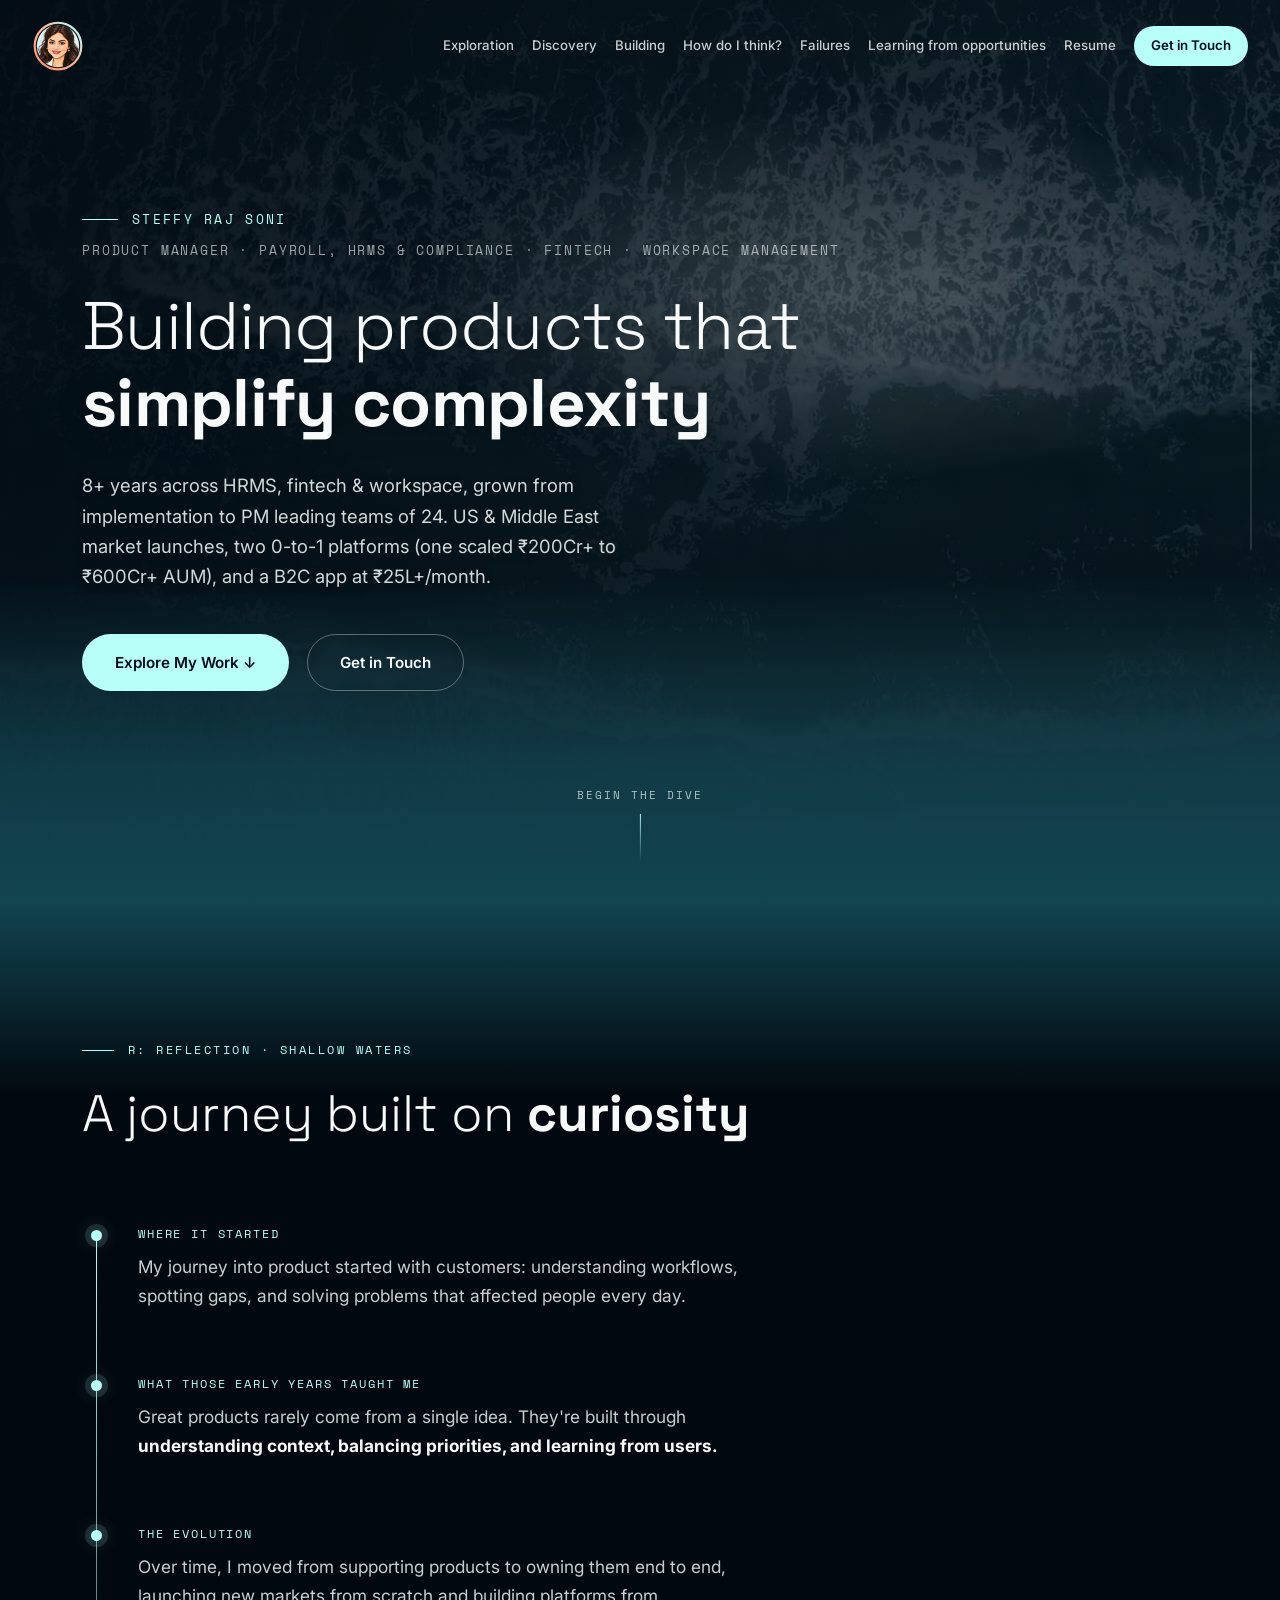
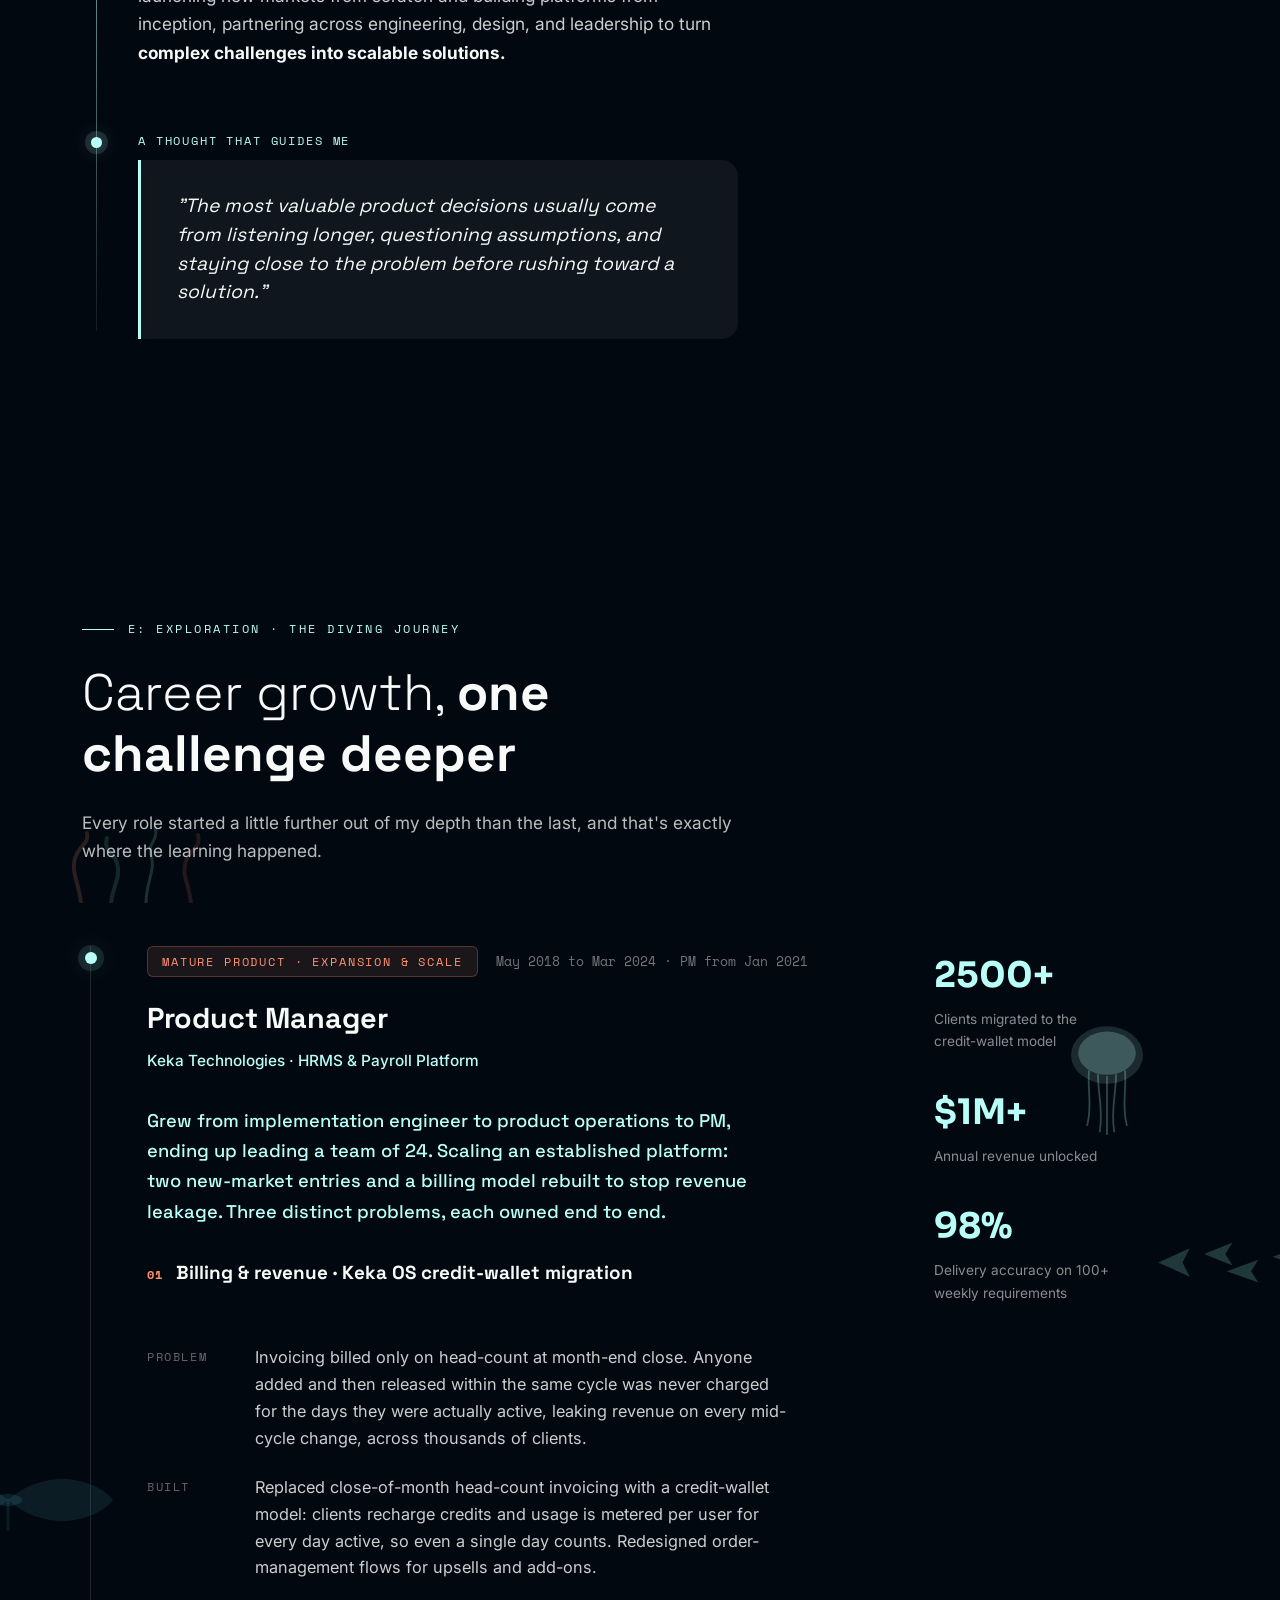
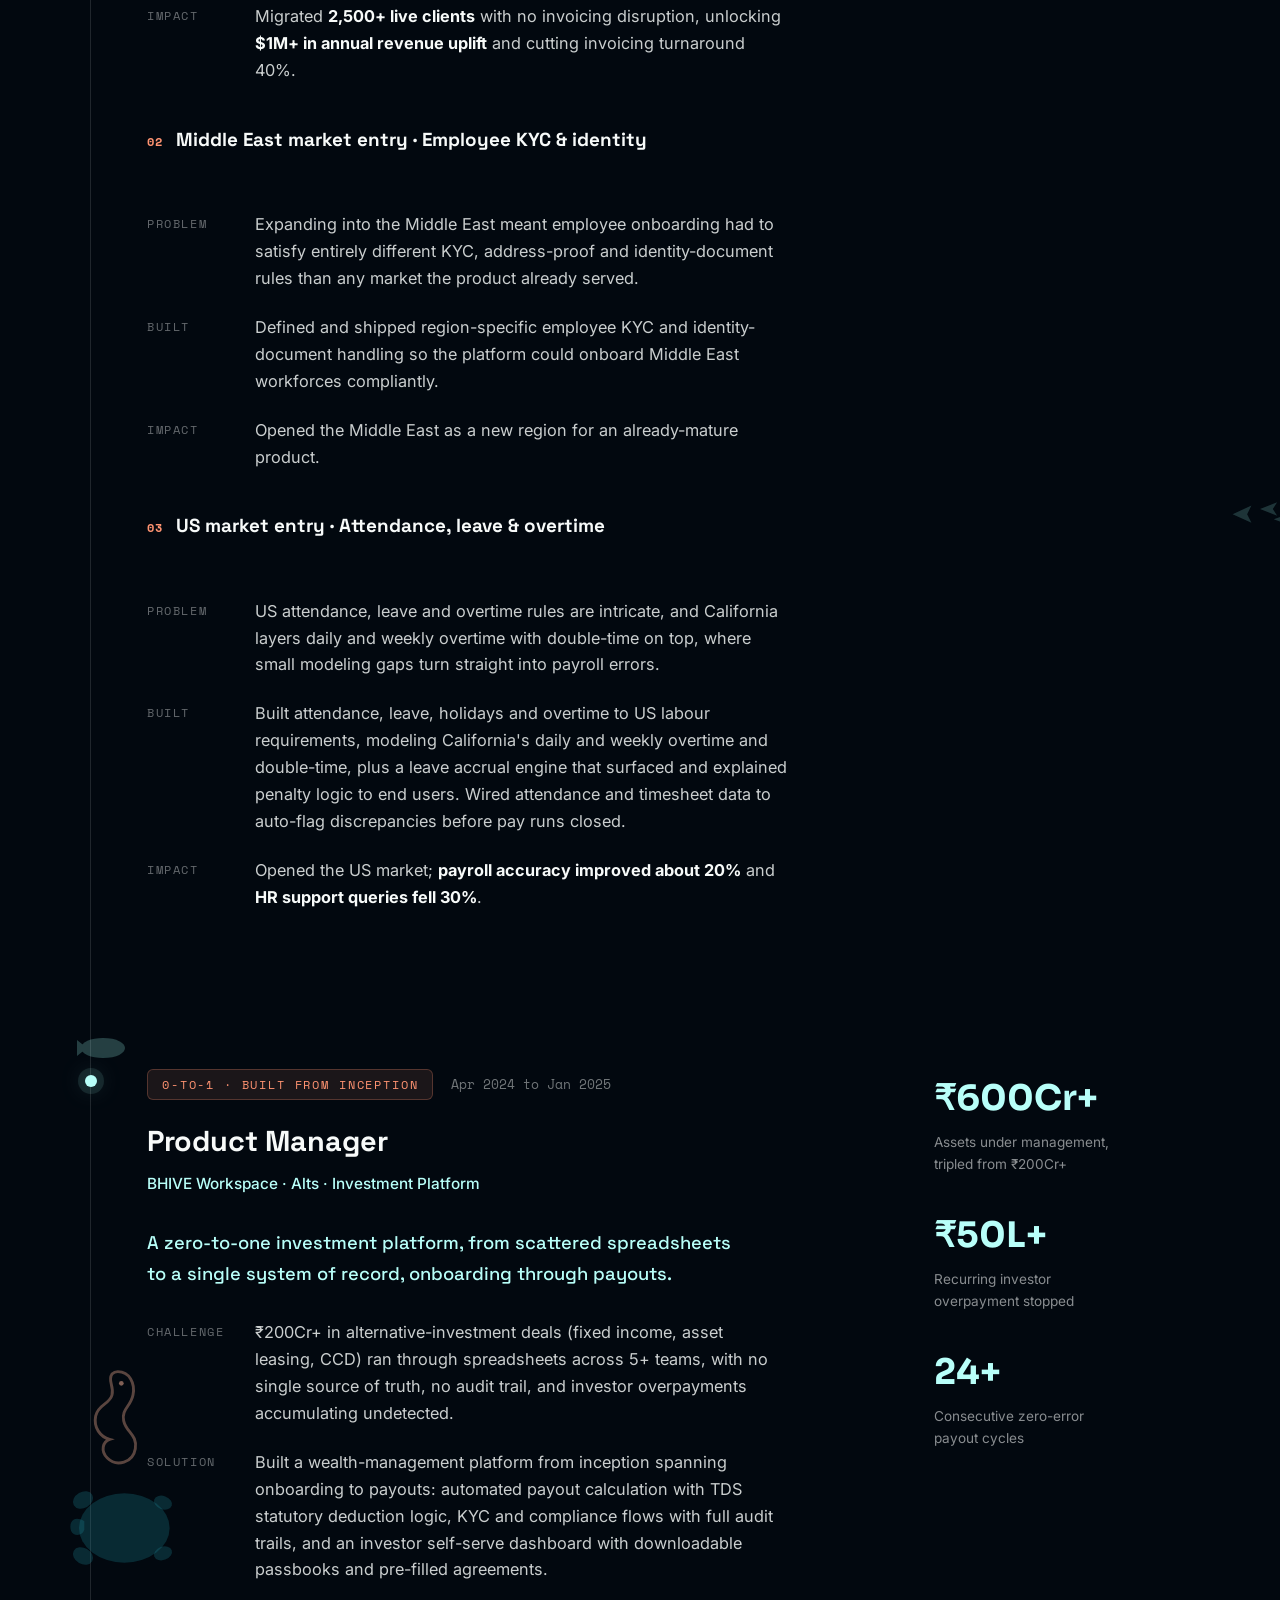
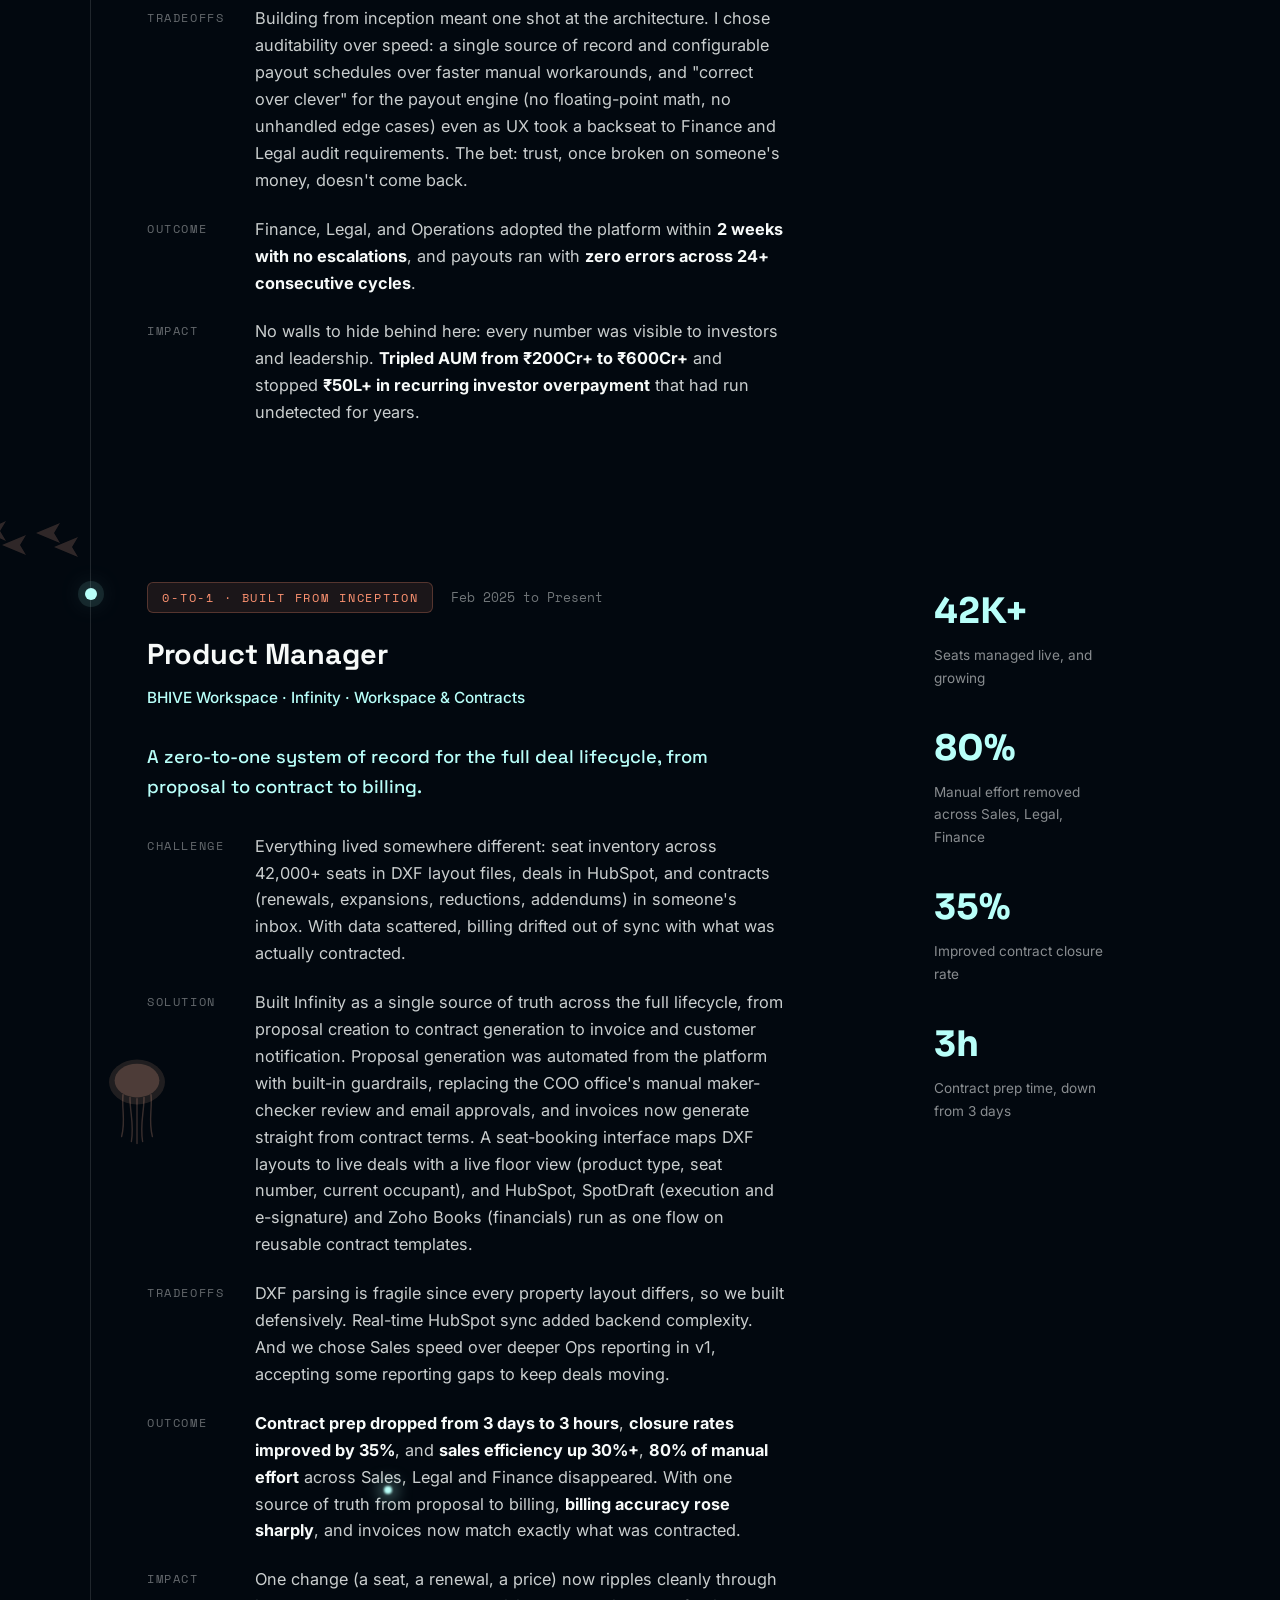
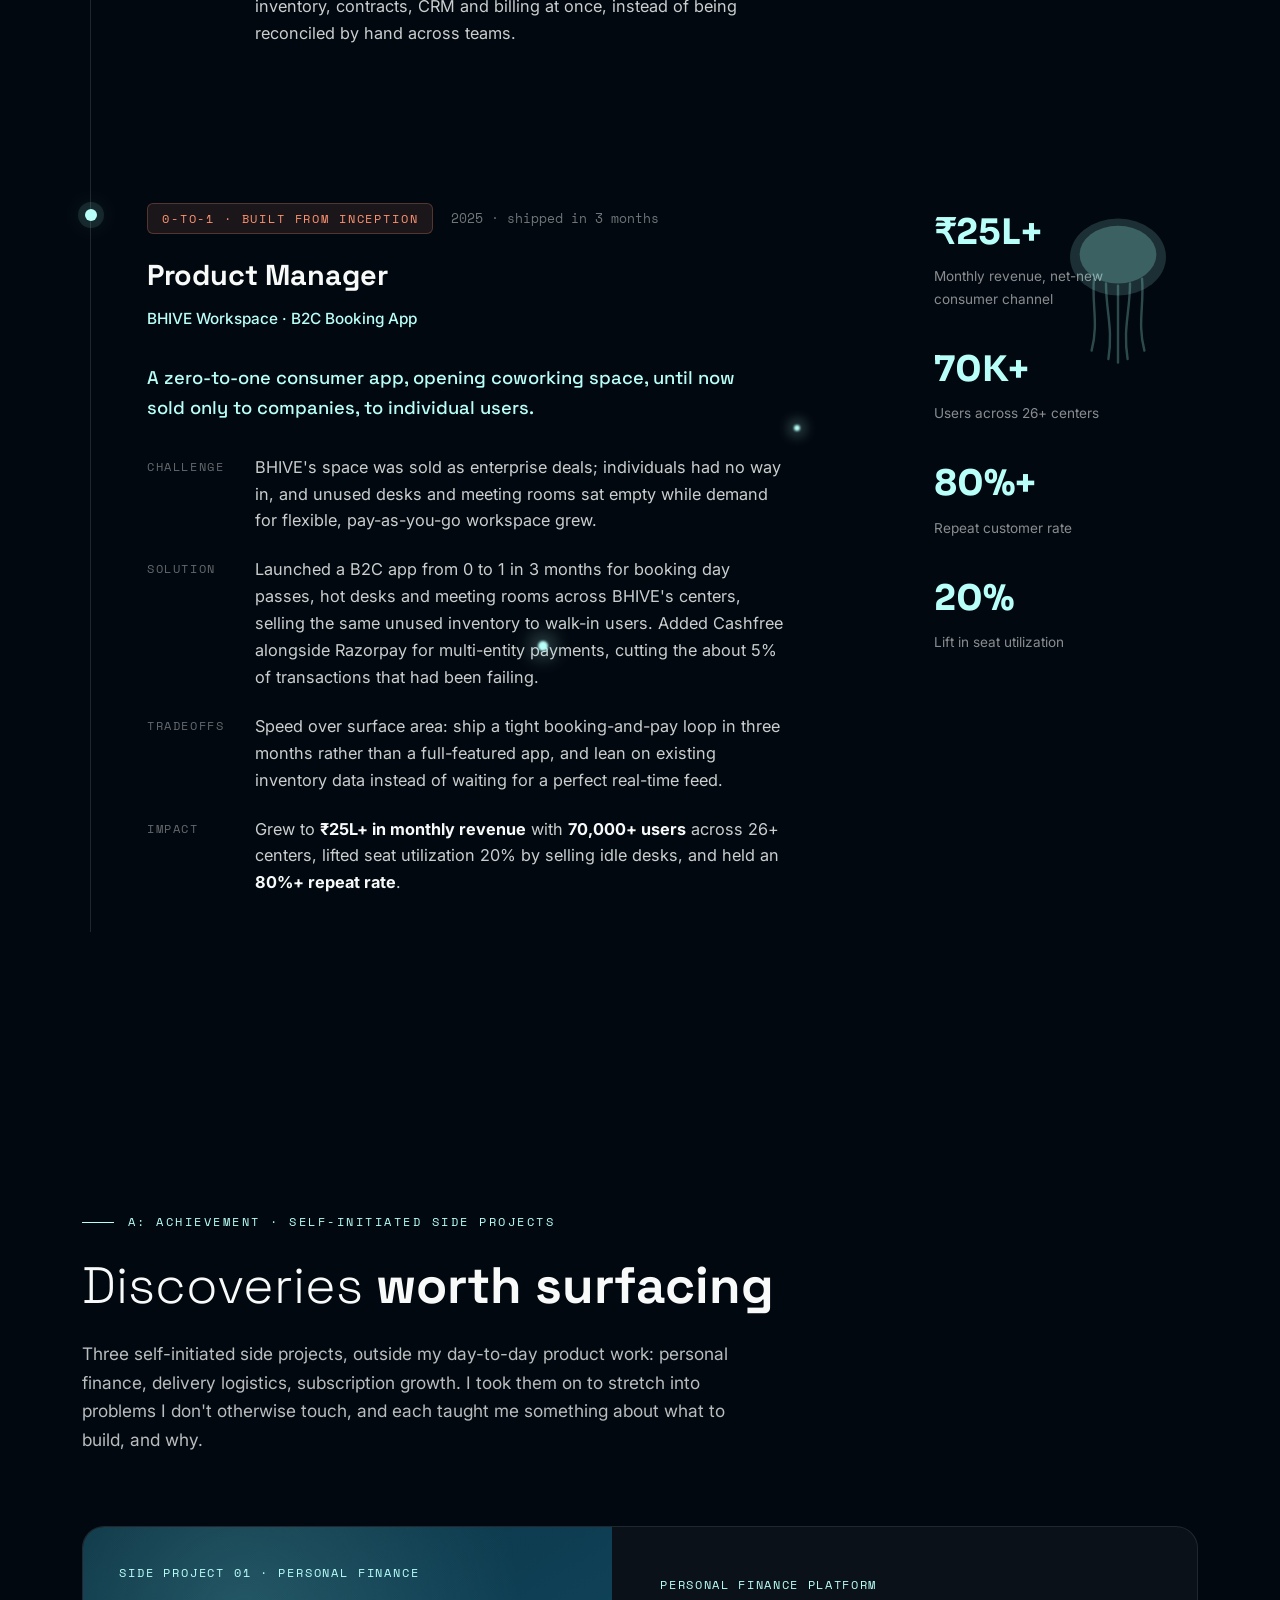
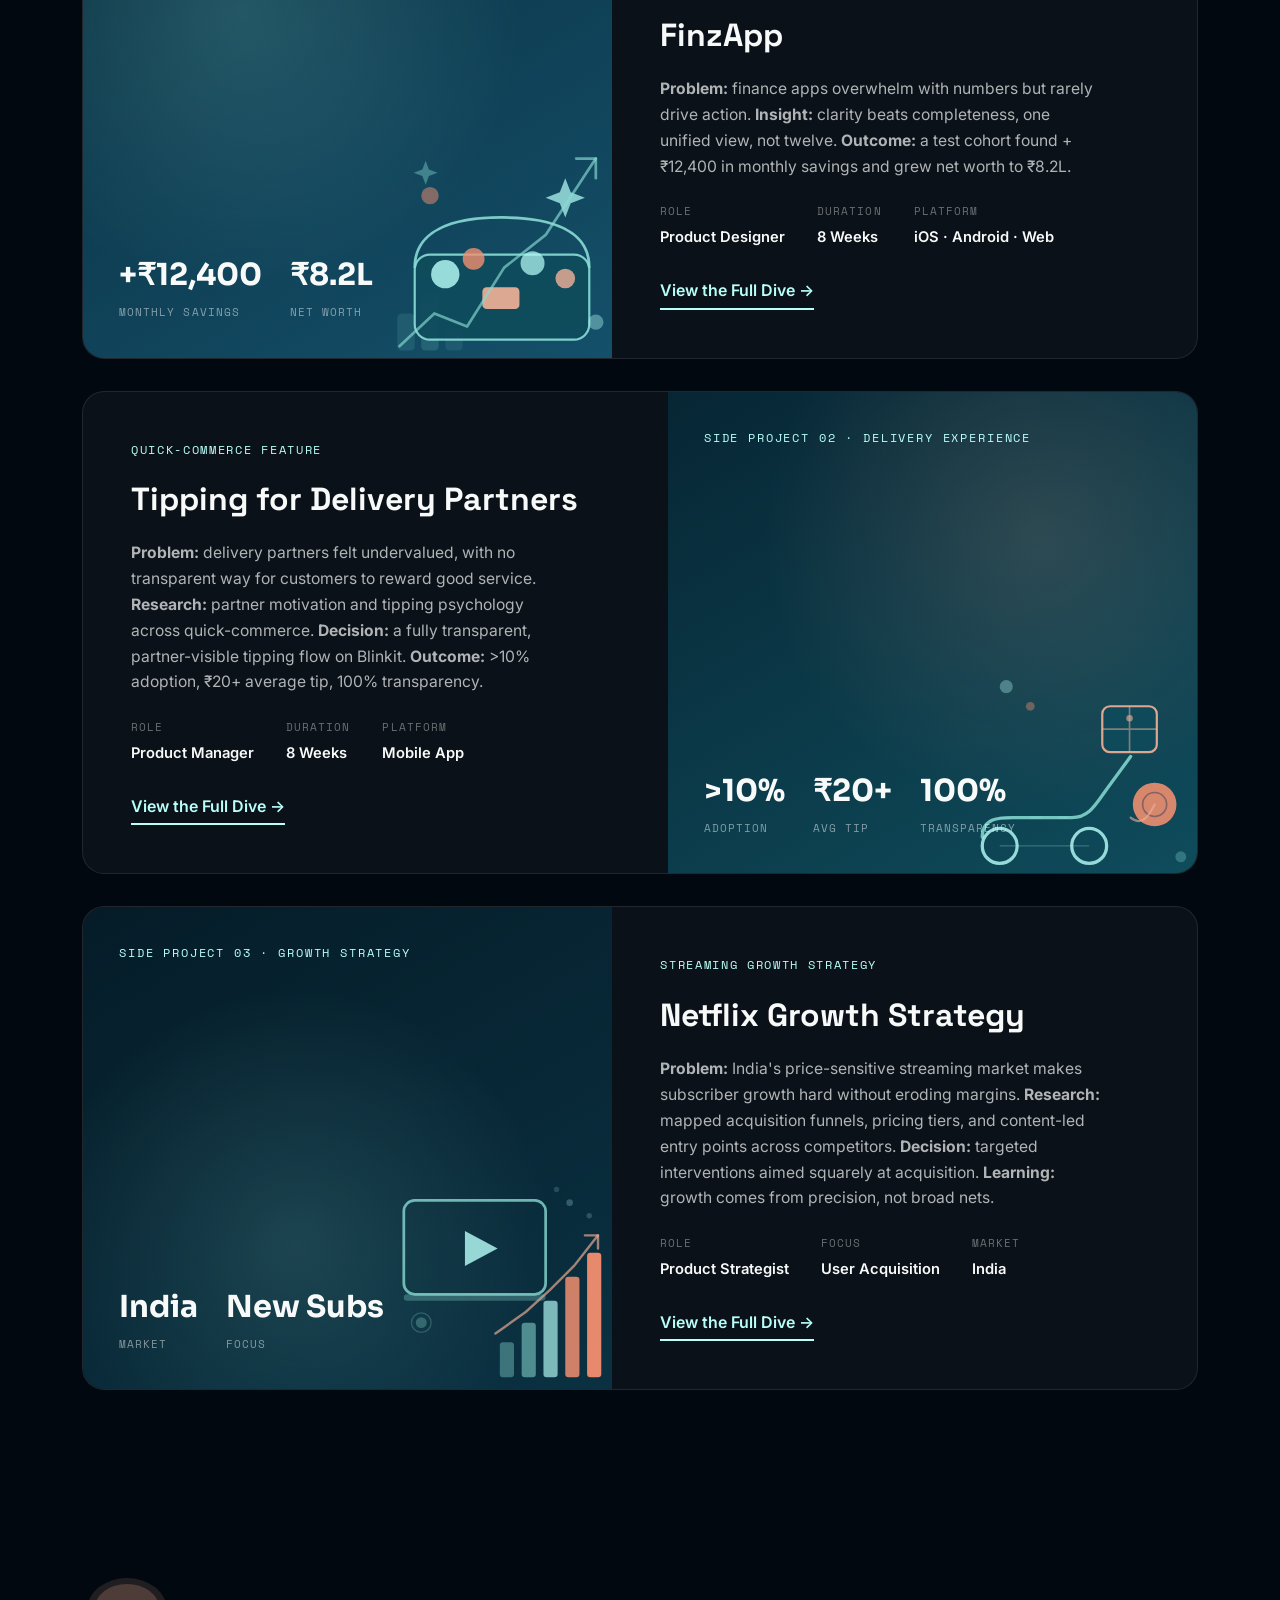
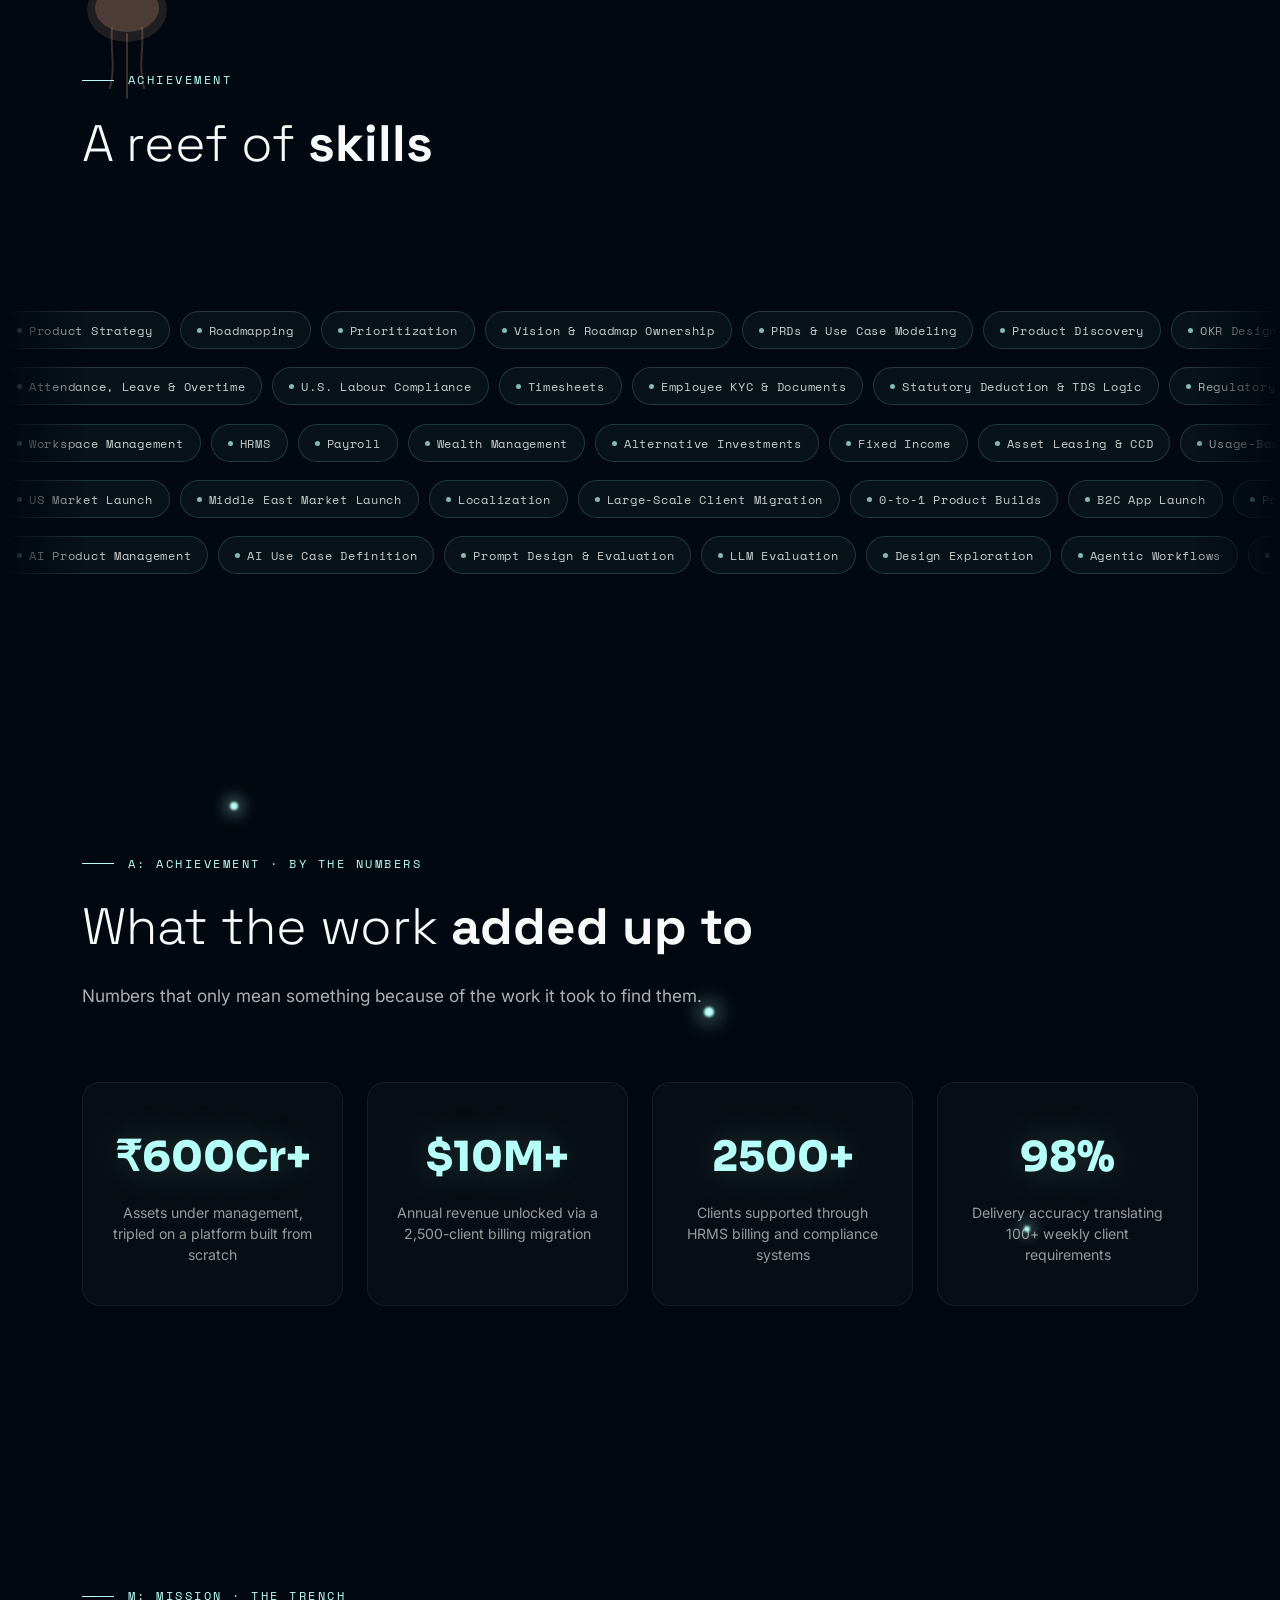
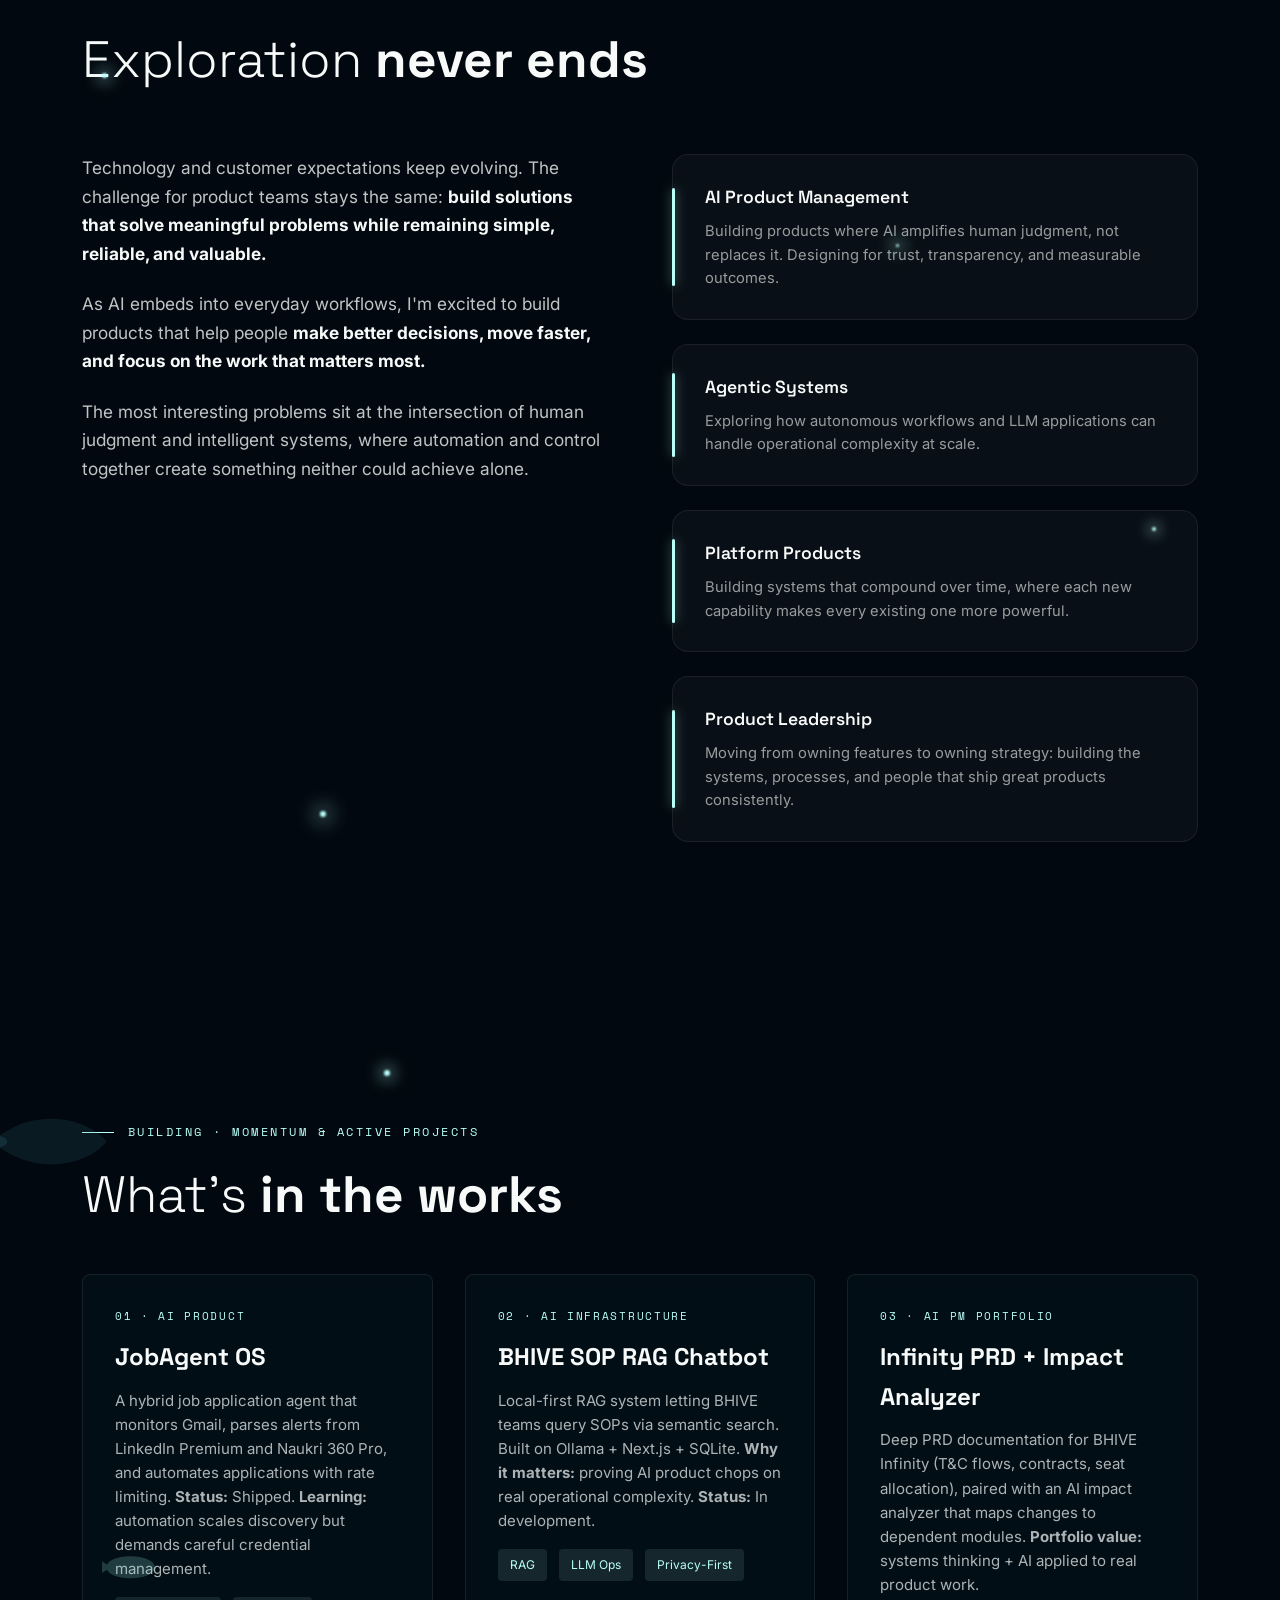
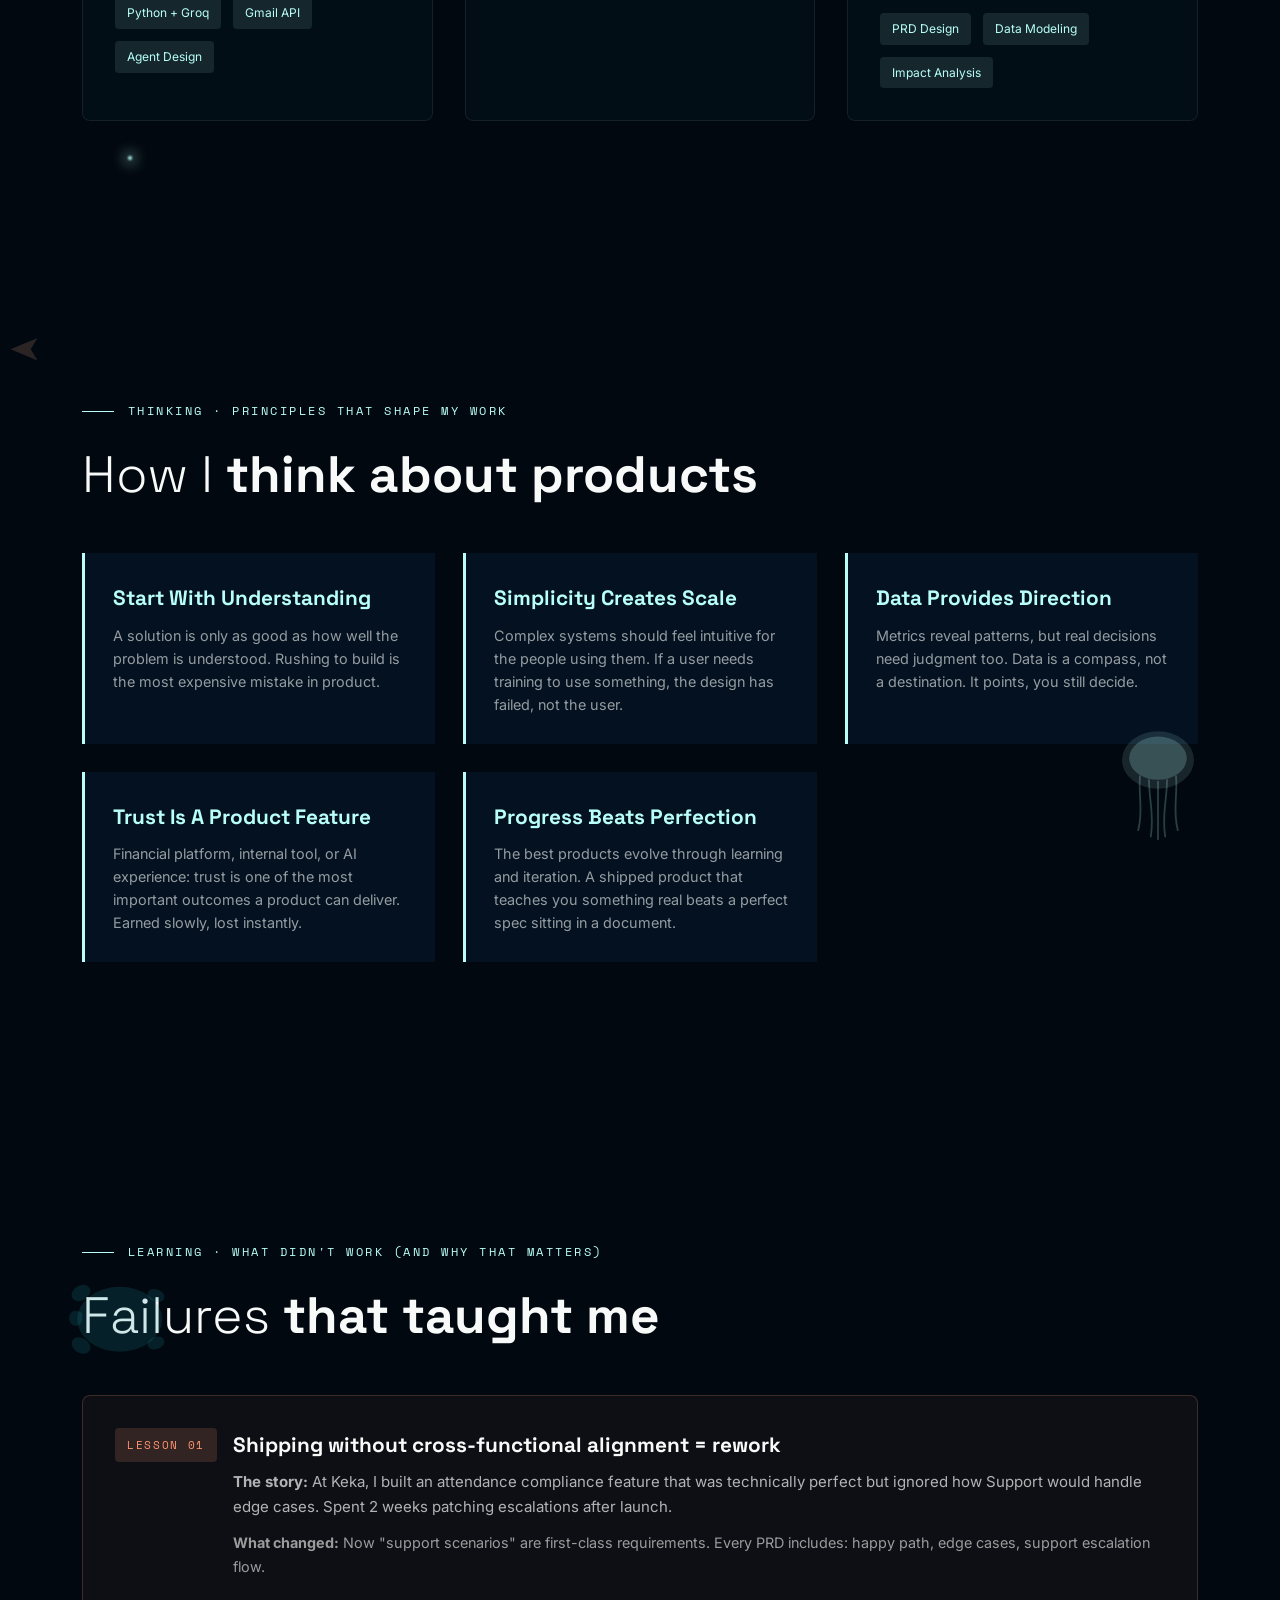
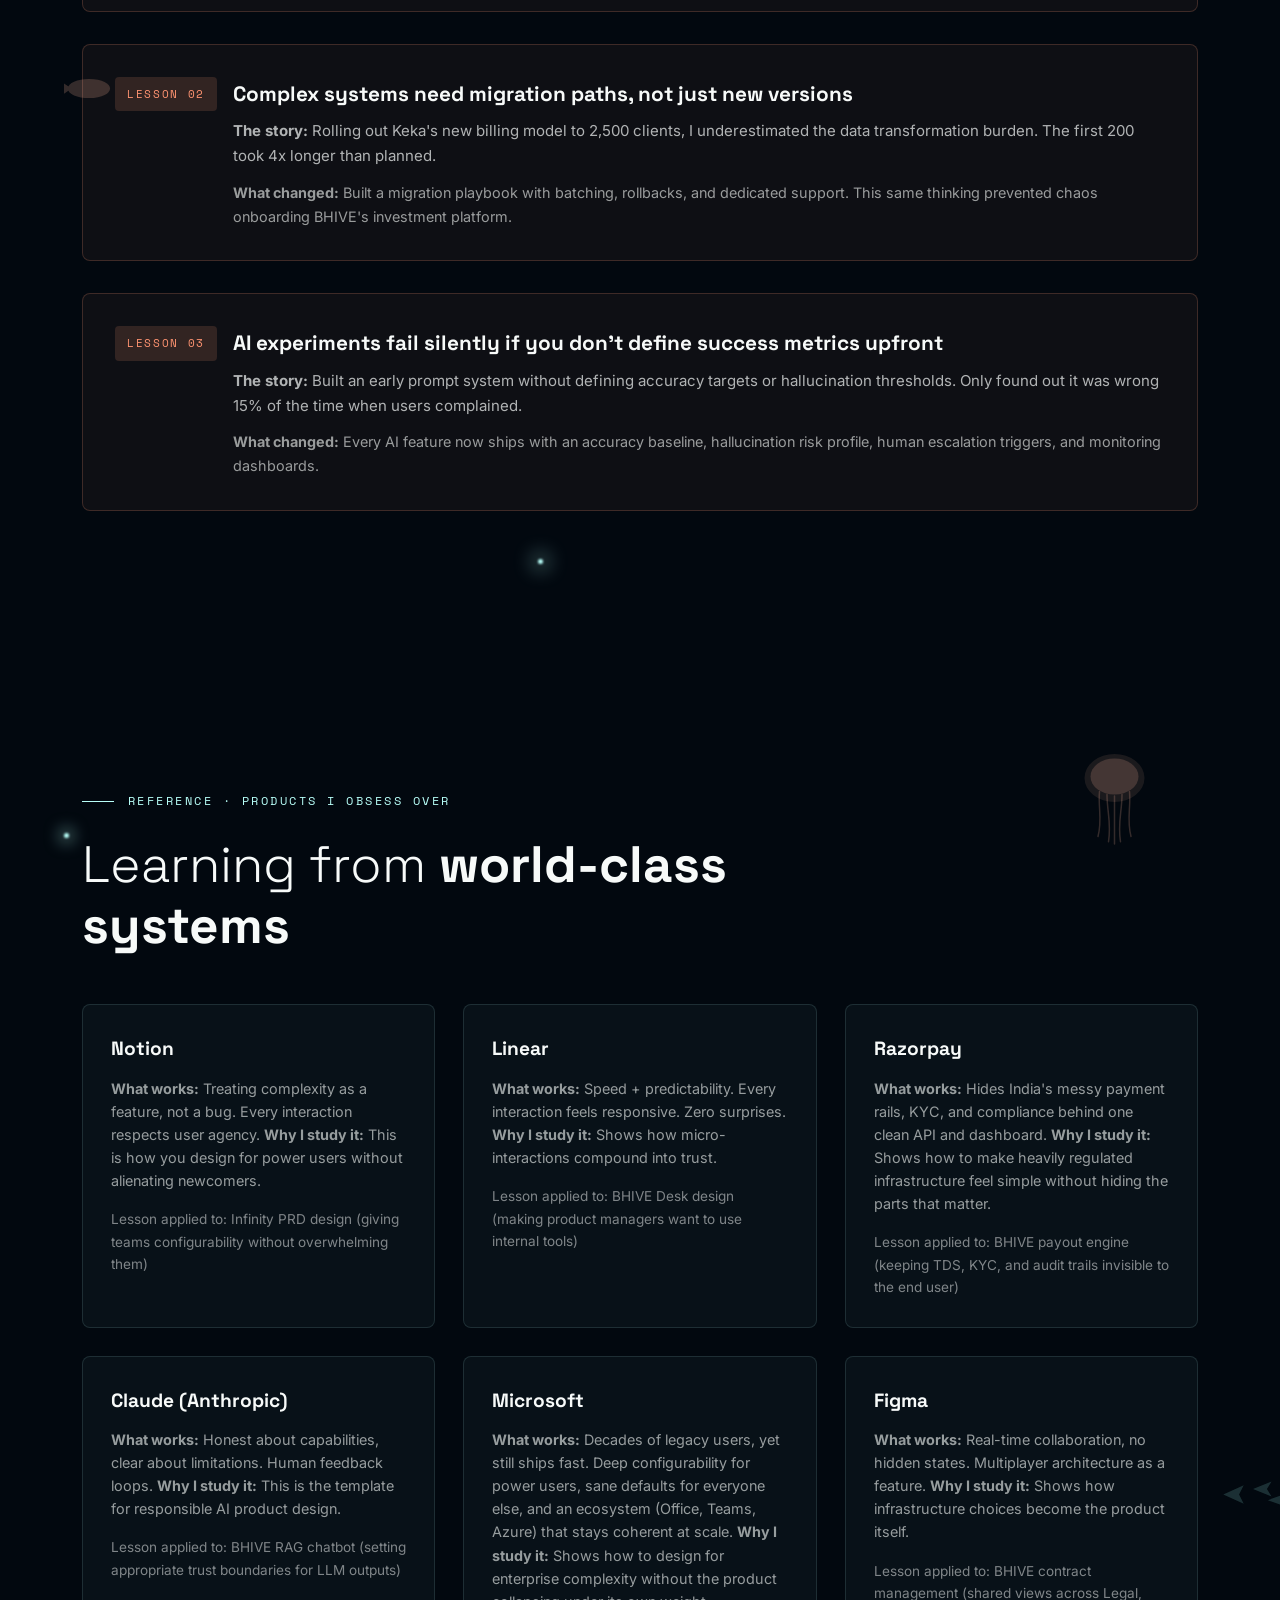
==== commit e9bf1f46: "Add files via upload" ====
--- a/index.html
+++ b/index.html
@@ -599,7 +599,12 @@
   .dive-stop{
     position:relative;
     padding:0 0 120px 56px;
-  }
+    display:grid;
+    grid-template-columns:minmax(0,1fr) 264px;
+    column-gap:64px;
+    align-items:start;
+  }
+  .dive-body{ grid-column:1; min-width:0; }
   .dive-stop:last-child{ padding-bottom:0; }
   .dive-stop::before{
     content:'';
@@ -680,10 +685,28 @@
   .dive-narrative .beat p strong{ color:var(--pearl); font-weight:700; }
 
   .dive-metrics{
+    grid-column:2;
     display:flex;
-    gap:48px;
-    flex-wrap:wrap;
-  }
+    flex-direction:column;
+    gap:30px;
+    align-self:start;
+    position:sticky;
+    top:110px;
+  }
+  .dive-projects{
+    display:flex; flex-direction:column; gap:40px;
+    max-width:640px; margin-bottom:38px;
+  }
+  .dive-project{
+    font-family:var(--display); font-weight:700; font-size:1.18rem;
+    color:var(--pearl); margin:0 0 16px;
+    display:flex; align-items:baseline; gap:12px;
+  }
+  .dive-project .dp-index{
+    font-family:var(--mono); font-size:0.78rem; letter-spacing:0.12em;
+    color:var(--coral); flex-shrink:0;
+  }
+  .dive-projects .dive-narrative{ margin-bottom:0; max-width:640px; }
   .dive-metric .metric-num{
     font-family:var(--metric);
     font-weight:700;
@@ -701,7 +724,8 @@
     max-width:180px;
   }
   @media (max-width:900px){
-    .dive-stop{ padding-left:36px; }
+    .dive-stop{ padding-left:36px; display:block; }
+    .dive-metrics{ position:static; flex-direction:row; flex-wrap:wrap; gap:32px; margin-top:8px; }
     .dive-track{ margin-left:0; }
     .dive-narrative .beat{ flex-direction:column; gap:6px; }
     .dive-narrative .beat-label{ width:auto; }
@@ -1149,6 +1173,8 @@
   }
   #contact{
     color:var(--pearl);
+    position:relative;
+    overflow:hidden;
     background:linear-gradient(180deg,
       #061826 0%,
       #0a2840 20%,
@@ -1162,27 +1188,56 @@
   #contact .section-title strong{ color:var(--pearl); }
   #contact .section-title em{ color:var(--surface-2); }
   .contact-wrap{
-    text-align:center;
+    text-align:left;
     padding-top:40px;
-    display:flex;
-    flex-direction:column;
+    display:grid;
+    grid-template-columns:1fr minmax(300px,0.82fr);
     align-items:center;
-  }
+    gap:48px;
+    position:relative; z-index:2;
+  }
+  .contact-text{ min-width:0; }
   .contact-wrap .zone-label{
-    justify-content:center;
+    justify-content:flex-start;
   }
   .contact-wrap .section-title{
-    margin:0 auto;
-    text-align:center;
+    margin:0;
+    text-align:left;
   }
   .contact-sub{
-    max-width:480px;
-    margin:24px auto 48px;
+    max-width:520px;
+    margin:24px 0 44px;
     color:rgba(247,250,249,0.7);
     font-size:1.05rem;
   }
   .contact-links{
-    display:flex; justify-content:center; gap:20px; flex-wrap:wrap;
+    display:flex; justify-content:flex-start; gap:20px; flex-wrap:wrap;
+  }
+  .contact-portrait{
+    position:relative; align-self:stretch;
+    display:flex; align-items:center; justify-content:center;
+  }
+  .contact-portrait img{
+    position:relative; z-index:1;
+    width:100%; max-width:450px; height:auto; display:block;
+    filter:drop-shadow(0 18px 50px rgba(0,0,0,0.42)) drop-shadow(0 0 42px rgba(31,168,201,0.16));
+    animation:portraitRise 1s ease forwards;
+  }
+  .contact-portrait .co-halo{
+    position:absolute; inset:-8% -4% -12% -8%;
+    background:radial-gradient(58% 54% at 55% 40%,
+      rgba(31,168,201,0.42), rgba(184,255,249,0.12) 46%, transparent 72%);
+    filter:blur(16px); z-index:0; pointer-events:none;
+  }
+  @keyframes portraitRise{ from{opacity:0; transform:translateY(16px);} to{opacity:1; transform:none;} }
+  @media (max-width:860px){
+    .contact-wrap{ grid-template-columns:1fr; text-align:center; gap:12px; }
+    .contact-wrap .zone-label{ justify-content:center; }
+    .contact-wrap .section-title{ text-align:center; }
+    .contact-sub{ margin:24px auto 40px; }
+    .contact-links{ justify-content:center; }
+    .contact-portrait{ order:-1; }
+    .contact-portrait img{ max-width:300px; margin:0 auto; }
   }
   #contact .btn-secondary{
     border-color:rgba(184,255,249,0.35);
@@ -1192,6 +1247,53 @@
     border-color:var(--surface-2);
     color:var(--surface-2);
   }
+
+  /* ===== Contact underwater scene ===== */
+  .contact-ocean{ position:absolute; inset:0; z-index:0; pointer-events:none; overflow:hidden; }
+  .co-ray{
+    position:absolute; top:-18%; height:150%;
+    background:linear-gradient(180deg, rgba(184,255,249,0.12) 0%, rgba(255,255,255,0.05) 32%, transparent 72%);
+    transform-origin:top center; mix-blend-mode:screen; filter:blur(7px);
+    animation:co-ray-sway 15s ease-in-out infinite;
+  }
+  @keyframes co-ray-sway{
+    0%,100%{ transform:rotate(9deg) translateX(0); opacity:0.65; }
+    50%{ transform:rotate(4deg) translateX(1.5%); opacity:1; }
+  }
+  .co-bubble{
+    position:absolute; bottom:-6%; border-radius:50%;
+    background:radial-gradient(circle at 34% 30%, rgba(255,255,255,0.55), rgba(184,255,249,0.14) 58%, transparent 72%);
+    border:1px solid rgba(184,255,249,0.18);
+    animation:co-rise linear infinite;
+  }
+  @keyframes co-rise{
+    0%{ transform:translateY(0) translateX(0) scale(0.8); opacity:0; }
+    12%{ opacity:0.85; }
+    85%{ opacity:0.5; }
+    100%{ transform:translateY(-118%) translateX(28px) scale(1.12); opacity:0; }
+  }
+  .co-spark{ position:absolute; border-radius:50%; filter:blur(0.4px); animation:bio-pulse 5s ease-in-out infinite; }
+  @media (prefers-reduced-motion:reduce){
+    .co-ray,.co-bubble,.co-spark,.contact-portrait img{ animation:none; }
+  }
+
+  .shell{ position:absolute; pointer-events:none; z-index:1;
+    animation: shell-float 22s ease-in-out infinite; }
+  .shell.f2{ animation-name: shell-float2; }
+  .shell.rot{ animation-name: shell-rot; transform-origin:center; }
+  @keyframes shell-float{
+    0%,100%{ transform:translate(0,0) rotate(0deg); }
+    50%{ transform:translate(-14px,-30px) rotate(-2deg); }
+  }
+  @keyframes shell-float2{
+    0%,100%{ transform:translate(0,0) rotate(0deg); }
+    50%{ transform:translate(18px,-24px) rotate(2deg); }
+  }
+  @keyframes shell-rot{
+    0%,100%{ transform:translate(0,0) rotate(-6deg); }
+    50%{ transform:translate(-10px,-20px) rotate(6deg); }
+  }
+  @media (prefers-reduced-motion:reduce){ .shell{ animation:none; } }
 
   footer{
     background:linear-gradient(180deg, #1e6070 0%, #124551 25%, #0d3550 55%, #0a1f2e 80%, #061826 100%);
@@ -1292,20 +1394,6 @@
   @media (max-width:540px){
     .wrap{ padding:0 20px; }
     .section-pad{ padding:96px 0; }
-    .dive-projects{
-     display:flex; flex-direction:column; gap:40px;
-     max-width:660px; margin-bottom:38px;
-   }
-   .dive-project{
-     font-family:var(--display); font-weight:700; font-size:1.18rem;
-     color:var(--pearl); margin:0 0 16px;
-     display:flex; align-items:baseline; gap:12px;
-   }
-   .dive-project .dp-index{
-     font-family:var(--mono); font-size:0.78rem; letter-spacing:0.12em;
-     color:var(--coral); flex-shrink:0;
-   }
-   .dive-projects .dive-narrative{ margin-bottom:0; max-width:640px; }
    .dive-metrics{ gap:28px; }
     .discovery-metrics{ gap:20px; }
     .discovery-info{ padding:32px; }
@@ -1461,7 +1549,7 @@
 </div>
 
 <nav id="navbar">
-  <a href="#hero" class="logo" aria-label="Steffy Raj Soni | Home">
+  <a href="#contact" class="logo" aria-label="Steffy Raj Soni | Get in touch">
     <svg class="logo-mark" viewBox="0 0 48 48" aria-hidden="true">
       <defs>
         <clipPath id="logoAvatarClip">
@@ -1474,7 +1562,7 @@
         </linearGradient>
       </defs>
       <circle class="logo-ring-bg" cx="24" cy="24" r="21.5"></circle>
-      <image href="[data-uri]" x="3.5" y="3.5" width="41" height="41" clip-path="url(#logoAvatarClip)" preserveAspectRatio="xMidYMid slice"></image>
+      <image href="[data-uri]" x="3.5" y="3.5" width="41" height="41" clip-path="url(#logoAvatarClip)" preserveAspectRatio="xMidYMid slice"></image>
       <circle class="logo-ring" cx="24" cy="24" r="21.5"></circle>
     </svg>
   </a>
@@ -1508,9 +1596,9 @@
   <div class="hero-shimmer"></div>
   <div class="wrap hero-content">
     <div class="hero-eyebrow">Steffy Raj Soni</div>
-    <div class="hero-subtitle">Product Manager · Payroll, HRMS &amp; Compliance · Fintech · Proptech</div>
+    <div class="hero-subtitle">Product Manager · Payroll, HRMS &amp; Compliance · Fintech · Workspace Management</div>
     <h1>Building products that<br><strong>simplify complexity</strong></h1>
-    <p class="hero-tagline">Product Manager with 8+ years across HRMS, payroll, and regulated fintech. Expanded a mature platform into the US and Middle East markets, and built two 0-to-1 investment and workspace platforms at BHIVE — scaling one from ₹50Cr+ to ₹600Cr+ in AUM.</p>
+    <p class="hero-tagline">8+ years across HRMS, fintech &amp; workspace, grown from implementation to PM leading teams of 24. US &amp; Middle East market launches, two 0-to-1 platforms (one scaled ₹200Cr+ to ₹600Cr+ AUM), and a B2C app at ₹25L+/month.</p>
     <div class="hero-actions">
       <a href="#about" class="btn btn-primary">Explore My Work ↓</a>
       <a href="#contact" class="btn btn-secondary">Get in Touch</a>
@@ -1665,24 +1753,25 @@
   <div class="wrap">
     <div class="zone-label fade-up">E: Exploration · The Diving Journey</div>
     <h2 class="section-title fade-up">Career growth, <strong>one challenge deeper</strong></h2>
-    <p class="journey-intro fade-up">Every role started a little further out of my depth than the last, and that’s exactly where the learning happened.</p>
+    <p class="journey-intro fade-up">Every role started a little further out of my depth than the last, and that's exactly where the learning happened.</p>
   </div>
 
   <div class="wrap">
     <div class="dive-track">
 
       <div class="dive-stop fade-up">
+        <div class="dive-body">
         <span class="dive-depth-tag">Mature Product · Expansion &amp; Scale</span>
-        <span class="dive-dates">May 2018 to Mar 2024</span>
+        <span class="dive-dates">May 2018 to Mar 2024 · PM from Jan 2021</span>
         <h3>Product Manager</h3>
         <div class="dive-org">Keka Technologies · HRMS &amp; Payroll Platform</div>
-        <p class="dive-theme">Scaling an established platform: two new-market entries and a billing model rebuilt to stop revenue leakage — three distinct problems, each owned end to end.</p>
+        <p class="dive-theme">Grew from implementation engineer to product operations to PM, ending up leading a team of 24. Scaling an established platform: two new-market entries and a billing model rebuilt to stop revenue leakage. Three distinct problems, each owned end to end.</p>
         <div class="dive-projects">
         <div class="dive-project"><span class="dp-index">01</span> Billing &amp; revenue · Keka OS credit-wallet migration</div>
         <div class="dive-narrative">
           <div class="beat">
             <span class="beat-label">Problem</span>
-            <p>Invoicing billed only on head-count at month-end close. Anyone added and then released within the same cycle was never charged for the days they were actually active — revenue leaking on every mid-cycle change, across thousands of clients.</p>
+            <p>Invoicing billed only on head-count at month-end close. Anyone added and then released within the same cycle was never charged for the days they were actually active, leaking revenue on every mid-cycle change, across thousands of clients.</p>
           </div>
           <div class="beat">
             <span class="beat-label">Built</span>
@@ -1690,7 +1779,7 @@
           </div>
           <div class="beat">
             <span class="beat-label">Impact</span>
-            <p>Migrated <strong>2,500+ live clients</strong> with no invoicing disruption, unlocking <strong>$10M+ in annual revenue uplift</strong> and cutting invoicing turnaround 40%.</p>
+            <p>Migrated <strong>2,500+ live clients</strong> with no invoicing disruption, unlocking <strong>$1M+ in annual revenue uplift</strong> and cutting invoicing turnaround 40%.</p>
           </div>
         </div>
         <div class="dive-project"><span class="dp-index">02</span> Middle East market entry · Employee KYC &amp; identity</div>
@@ -1712,16 +1801,17 @@
         <div class="dive-narrative">
           <div class="beat">
             <span class="beat-label">Problem</span>
-            <p>US attendance, leave and overtime rules are intricate, and California layers daily and weekly overtime with double-time on top — small modeling gaps turn straight into payroll errors.</p>
+            <p>US attendance, leave and overtime rules are intricate, and California layers daily and weekly overtime with double-time on top, where small modeling gaps turn straight into payroll errors.</p>
           </div>
           <div class="beat">
             <span class="beat-label">Built</span>
-            <p>Built attendance, leave and overtime to US labour requirements, modeling California’s daily and weekly overtime and double-time, plus a leave accrual engine that surfaced and explained penalty logic to end users. Wired attendance and timesheet data to auto-flag discrepancies before pay runs closed.</p>
+            <p>Built attendance, leave, holidays and overtime to US labour requirements, modeling California's daily and weekly overtime and double-time, plus a leave accrual engine that surfaced and explained penalty logic to end users. Wired attendance and timesheet data to auto-flag discrepancies before pay runs closed.</p>
           </div>
           <div class="beat">
             <span class="beat-label">Impact</span>
-            <p>Opened the US market; <strong>payroll accuracy improved ~20%</strong> and <strong>HR support queries fell 30%</strong>.</p>
-          </div>
+            <p>Opened the US market; <strong>payroll accuracy improved about 20%</strong> and <strong>HR support queries fell 30%</strong>.</p>
+          </div>
+        </div>
         </div>
         </div>
         <div class="dive-metrics">
@@ -1730,7 +1820,7 @@
             <div class="metric-label">Clients migrated to the credit-wallet model</div>
           </div>
           <div class="dive-metric">
-            <div class="metric-num" data-count="10" data-prefix="$" data-suffix="M+"">0</div>
+            <div class="metric-num" data-count="1" data-prefix="$" data-suffix="M+"">0</div>
             <div class="metric-label">Annual revenue unlocked</div>
           </div>
           <div class="dive-metric">
@@ -1741,15 +1831,16 @@
       </div>
 
       <div class="dive-stop fade-up">
+        <div class="dive-body">
         <span class="dive-depth-tag">0-to-1 · Built from Inception</span>
         <span class="dive-dates">Apr 2024 to Jan 2025</span>
         <h3>Product Manager</h3>
-        <div class="dive-org">BHIVE Workspace · Alts — Investment Platform</div>
-        <p class="dive-theme">A zero-to-one investment platform — from scattered spreadsheets to a single system of record, onboarding through payouts.</p>
+        <div class="dive-org">BHIVE Workspace · Alts · Investment Platform</div>
+        <p class="dive-theme">A zero-to-one investment platform, from scattered spreadsheets to a single system of record, onboarding through payouts.</p>
         <div class="dive-narrative">
           <div class="beat">
             <span class="beat-label">Challenge</span>
-            <p>₹50Cr+ in alternative-investment deals — fixed income, asset leasing, CCD — ran through spreadsheets across 5+ teams, with no single source of truth, no audit trail, and investor overpayments accumulating undetected.</p>
+            <p>₹200Cr+ in alternative-investment deals (fixed income, asset leasing, CCD) ran through spreadsheets across 5+ teams, with no single source of truth, no audit trail, and investor overpayments accumulating undetected.</p>
           </div>
           <div class="beat">
             <span class="beat-label">Solution</span>
@@ -1757,7 +1848,7 @@
           </div>
           <div class="beat">
             <span class="beat-label">Tradeoffs</span>
-            <p>Building from inception meant one shot at the architecture. I chose auditability over speed: a single source of record and configurable payout schedules over faster manual workarounds, and &quot;correct over clever&quot; for the payout engine — no floating-point math, no unhandled edge cases — even as UX took a backseat to Finance and Legal audit requirements. The bet: trust, once broken on someone’s money, doesn’t come back.</p>
+            <p>Building from inception meant one shot at the architecture. I chose auditability over speed: a single source of record and configurable payout schedules over faster manual workarounds, and &quot;correct over clever&quot; for the payout engine (no floating-point math, no unhandled edge cases) even as UX took a backseat to Finance and Legal audit requirements. The bet: trust, once broken on someone's money, doesn't come back.</p>
           </div>
           <div class="beat">
             <span class="beat-label">Outcome</span>
@@ -1765,13 +1856,14 @@
           </div>
           <div class="beat">
             <span class="beat-label">Impact</span>
-            <p>No walls to hide behind here: every number was visible to investors and leadership. <strong>Scaled AUM 12x, from ₹50Cr+ to ₹600Cr+</strong> and stopped <strong>₹50L+ in recurring investor overpayment</strong> that had run undetected for years.</p>
-          </div>
+            <p>No walls to hide behind here: every number was visible to investors and leadership. <strong>Tripled AUM from ₹200Cr+ to ₹600Cr+</strong> and stopped <strong>₹50L+ in recurring investor overpayment</strong> that had run undetected for years.</p>
+          </div>
+        </div>
         </div>
         <div class="dive-metrics">
           <div class="dive-metric">
             <div class="metric-num" data-count="600" data-prefix="₹" data-suffix="Cr+"">0</div>
-            <div class="metric-label">Assets under management, scaled 12x from ₹50Cr+</div>
+            <div class="metric-label">Assets under management, tripled from ₹200Cr+</div>
           </div>
           <div class="dive-metric">
             <div class="metric-num" data-count="50" data-prefix="₹" data-suffix="L+"">0</div>
@@ -1785,19 +1877,20 @@
       </div>
 
       <div class="dive-stop fade-up">
+        <div class="dive-body">
         <span class="dive-depth-tag">0-to-1 · Built from Inception</span>
         <span class="dive-dates">Feb 2025 to Present</span>
         <h3>Product Manager</h3>
-        <div class="dive-org">BHIVE Workspace · Infinity — Workspace &amp; Contracts</div>
-        <p class="dive-theme">A zero-to-one system of record for the full deal lifecycle — proposal to contract to billing.</p>
+        <div class="dive-org">BHIVE Workspace · Infinity · Workspace &amp; Contracts</div>
+        <p class="dive-theme">A zero-to-one system of record for the full deal lifecycle, from proposal to contract to billing.</p>
         <div class="dive-narrative">
           <div class="beat">
             <span class="beat-label">Challenge</span>
-            <p>Everything lived somewhere different: seat inventory across 42,000+ seats in DXF layout files, deals in HubSpot, and contracts — renewals, expansions, reductions, addendums — in someone’s inbox. With data scattered, billing drifted out of sync with what was actually contracted.</p>
+            <p>Everything lived somewhere different: seat inventory across 42,000+ seats in DXF layout files, deals in HubSpot, and contracts (renewals, expansions, reductions, addendums) in someone's inbox. With data scattered, billing drifted out of sync with what was actually contracted.</p>
           </div>
           <div class="beat">
             <span class="beat-label">Solution</span>
-            <p>Built Infinity as a single source of truth across the full lifecycle — proposal creation to contract generation to customer notification. A seat-booking interface maps DXF layouts to live deals with a live floor view (product type, seat number, current occupant), and HubSpot, SpotDraft (execution and e-signature) and Zoho Books (financials) run as one flow on reusable contract templates.</p>
+            <p>Built Infinity as a single source of truth across the full lifecycle, from proposal creation to contract generation to invoice and customer notification. Proposal generation was automated from the platform with built-in guardrails, replacing the COO office's manual maker-checker review and email approvals, and invoices now generate straight from contract terms. A seat-booking interface maps DXF layouts to live deals with a live floor view (product type, seat number, current occupant), and HubSpot, SpotDraft (execution and e-signature) and Zoho Books (financials) run as one flow on reusable contract templates.</p>
           </div>
           <div class="beat">
             <span class="beat-label">Tradeoffs</span>
@@ -1805,12 +1898,13 @@
           </div>
           <div class="beat">
             <span class="beat-label">Outcome</span>
-            <p><strong>Contract prep dropped from 3 days to 3 hours</strong>, <strong>closure rates improved by 35%</strong>, and <strong>80% of manual effort</strong> across Sales, Legal and Finance disappeared. With one source of truth from proposal to billing, <strong>billing accuracy rose sharply</strong> — invoices now match exactly what was contracted.</p>
+            <p><strong>Contract prep dropped from 3 days to 3 hours</strong>, <strong>closure rates improved by 35%</strong>, and <strong>sales efficiency up 30%+</strong>, <strong>80% of manual effort</strong> across Sales, Legal and Finance disappeared. With one source of truth from proposal to billing, <strong>billing accuracy rose sharply</strong>, and invoices now match exactly what was contracted.</p>
           </div>
           <div class="beat">
             <span class="beat-label">Impact</span>
-            <p>One change — a seat, a renewal, a price — now ripples cleanly through inventory, contracts, CRM and billing at once, instead of being reconciled by hand across teams.</p>
-          </div>
+            <p>One change (a seat, a renewal, a price) now ripples cleanly through inventory, contracts, CRM and billing at once, instead of being reconciled by hand across teams.</p>
+          </div>
+        </div>
         </div>
         <div class="dive-metrics">
           <div class="dive-metric">
@@ -1828,6 +1922,53 @@
           <div class="dive-metric">
             <div class="metric-num" data-count="3" data-suffix="h"">0</div>
             <div class="metric-label">Contract prep time, down from 3 days</div>
+          </div>
+        </div>
+      </div>
+
+
+      <div class="dive-stop fade-up">
+        <div class="dive-body">
+        <span class="dive-depth-tag">0-to-1 · Built from Inception</span>
+        <span class="dive-dates">2025 · shipped in 3 months</span>
+        <h3>Product Manager</h3>
+        <div class="dive-org">BHIVE Workspace · B2C Booking App</div>
+        <p class="dive-theme">A zero-to-one consumer app, opening coworking space, until now sold only to companies, to individual users.</p>
+        <div class="dive-narrative">
+          <div class="beat">
+            <span class="beat-label">Challenge</span>
+            <p>BHIVE's space was sold as enterprise deals; individuals had no way in, and unused desks and meeting rooms sat empty while demand for flexible, pay-as-you-go workspace grew.</p>
+          </div>
+          <div class="beat">
+            <span class="beat-label">Solution</span>
+            <p>Launched a B2C app from 0 to 1 in 3 months for booking day passes, hot desks and meeting rooms across BHIVE's centers, selling the same unused inventory to walk-in users. Added Cashfree alongside Razorpay for multi-entity payments, cutting the about 5% of transactions that had been failing.</p>
+          </div>
+          <div class="beat">
+            <span class="beat-label">Tradeoffs</span>
+            <p>Speed over surface area: ship a tight booking-and-pay loop in three months rather than a full-featured app, and lean on existing inventory data instead of waiting for a perfect real-time feed.</p>
+          </div>
+          <div class="beat">
+            <span class="beat-label">Impact</span>
+            <p>Grew to <strong>₹25L+ in monthly revenue</strong> with <strong>70,000+ users</strong> across 26+ centers, lifted seat utilization 20% by selling idle desks, and held an <strong>80%+ repeat rate</strong>.</p>
+          </div>
+        </div>
+        </div>
+        <div class="dive-metrics">
+          <div class="dive-metric">
+            <div class="metric-num" data-count="25" data-prefix="₹" data-suffix="L+"">0</div>
+            <div class="metric-label">Monthly revenue, net-new consumer channel</div>
+          </div>
+          <div class="dive-metric">
+            <div class="metric-num" data-count="70" data-suffix="K+"">0</div>
+            <div class="metric-label">Users across 26+ centers</div>
+          </div>
+          <div class="dive-metric">
+            <div class="metric-num" data-count="80" data-suffix="%+"">0</div>
+            <div class="metric-label">Repeat customer rate</div>
+          </div>
+          <div class="dive-metric">
+            <div class="metric-num" data-count="20" data-suffix="%"">0</div>
+            <div class="metric-label">Lift in seat utilization</div>
           </div>
         </div>
       </div>
@@ -1839,7 +1980,7 @@
   <div class="wrap">
     <div class="zone-label fade-up">A: Achievement · Self-Initiated Side Projects</div>
     <h2 class="section-title fade-up">Discoveries <strong>worth surfacing</strong></h2>
-    <p class="discovery-intro fade-up">Three self-initiated side projects, outside my day-to-day product work — personal finance, delivery logistics, subscription growth. I took them on to stretch into problems I don’t otherwise touch, and each taught me something about what to build, and why.</p>
+    <p class="discovery-intro fade-up">Three self-initiated side projects, outside my day-to-day product work: personal finance, delivery logistics, subscription growth. I took them on to stretch into problems I don't otherwise touch, and each taught me something about what to build, and why.</p>
 
     <div class="discovery-grid">
 
@@ -1996,6 +2137,10 @@
         <span class="skill-pill"><span class="pill-dot"></span>Metric Definition</span>
         <span class="skill-pill"><span class="pill-dot"></span>Instrumentation</span>
         <span class="skill-pill"><span class="pill-dot"></span>Data-Informed Decisions</span>
+        <span class="skill-pill"><span class="pill-dot"></span>Team Leadership (up to 24)</span>
+        <span class="skill-pill"><span class="pill-dot"></span>Product Analytics</span>
+        <span class="skill-pill"><span class="pill-dot"></span>A/B Testing</span>
+        <span class="skill-pill"><span class="pill-dot"></span>Retention &amp; Repeat Usage</span>
         <span class="skill-pill"><span class="pill-dot"></span>Feature Scoping</span>
         <span class="skill-pill"><span class="pill-dot"></span>User Research</span>
         <span class="skill-pill"><span class="pill-dot"></span>Stakeholder Management</span>
@@ -2014,6 +2159,10 @@
         <span class="skill-pill"><span class="pill-dot"></span>Metric Definition</span>
         <span class="skill-pill"><span class="pill-dot"></span>Instrumentation</span>
         <span class="skill-pill"><span class="pill-dot"></span>Data-Informed Decisions</span>
+        <span class="skill-pill"><span class="pill-dot"></span>Team Leadership (up to 24)</span>
+        <span class="skill-pill"><span class="pill-dot"></span>Product Analytics</span>
+        <span class="skill-pill"><span class="pill-dot"></span>A/B Testing</span>
+        <span class="skill-pill"><span class="pill-dot"></span>Retention &amp; Repeat Usage</span>
         <span class="skill-pill"><span class="pill-dot"></span>Feature Scoping</span>
         <span class="skill-pill"><span class="pill-dot"></span>User Research</span>
         <span class="skill-pill"><span class="pill-dot"></span>Stakeholder Management</span>
@@ -2054,6 +2203,9 @@
         <span class="skill-pill"><span class="pill-dot"></span>Fixed Income</span>
         <span class="skill-pill"><span class="pill-dot"></span>Asset Leasing &amp; CCD</span>
         <span class="skill-pill"><span class="pill-dot"></span>Usage-Based Billing</span>
+        <span class="skill-pill"><span class="pill-dot"></span>B2C Booking Apps</span>
+        <span class="skill-pill"><span class="pill-dot"></span>Payments</span>
+        <span class="skill-pill"><span class="pill-dot"></span>Coworking &amp; Workspace</span>
         <span class="skill-pill"><span class="pill-dot"></span>Contract Lifecycle</span>
         <span class="skill-pill"><span class="pill-dot"></span>Compliance Workflows</span>
         <span class="skill-pill"><span class="pill-dot"></span>SaaS</span>
@@ -2067,6 +2219,9 @@
         <span class="skill-pill"><span class="pill-dot"></span>Fixed Income</span>
         <span class="skill-pill"><span class="pill-dot"></span>Asset Leasing &amp; CCD</span>
         <span class="skill-pill"><span class="pill-dot"></span>Usage-Based Billing</span>
+        <span class="skill-pill"><span class="pill-dot"></span>B2C Booking Apps</span>
+        <span class="skill-pill"><span class="pill-dot"></span>Payments</span>
+        <span class="skill-pill"><span class="pill-dot"></span>Coworking &amp; Workspace</span>
         <span class="skill-pill"><span class="pill-dot"></span>Contract Lifecycle</span>
         <span class="skill-pill"><span class="pill-dot"></span>Compliance Workflows</span>
         <span class="skill-pill"><span class="pill-dot"></span>SaaS</span>
@@ -2081,6 +2236,9 @@
         <span class="skill-pill"><span class="pill-dot"></span>Localization</span>
         <span class="skill-pill"><span class="pill-dot"></span>Large-Scale Client Migration</span>
         <span class="skill-pill"><span class="pill-dot"></span>0-to-1 Product Builds</span>
+        <span class="skill-pill"><span class="pill-dot"></span>B2C App Launch</span>
+        <span class="skill-pill"><span class="pill-dot"></span>Proposal &amp; Invoice Automation</span>
+        <span class="skill-pill"><span class="pill-dot"></span>Maker-Checker Guardrails</span>
         <span class="skill-pill"><span class="pill-dot"></span>Cross-functional Leadership</span>
         <span class="skill-pill"><span class="pill-dot"></span>Stakeholder Alignment</span>
         <span class="skill-pill"><span class="pill-dot"></span>Influence Without Authority</span>
@@ -2096,6 +2254,9 @@
         <span class="skill-pill"><span class="pill-dot"></span>Localization</span>
         <span class="skill-pill"><span class="pill-dot"></span>Large-Scale Client Migration</span>
         <span class="skill-pill"><span class="pill-dot"></span>0-to-1 Product Builds</span>
+        <span class="skill-pill"><span class="pill-dot"></span>B2C App Launch</span>
+        <span class="skill-pill"><span class="pill-dot"></span>Proposal &amp; Invoice Automation</span>
+        <span class="skill-pill"><span class="pill-dot"></span>Maker-Checker Guardrails</span>
         <span class="skill-pill"><span class="pill-dot"></span>Cross-functional Leadership</span>
         <span class="skill-pill"><span class="pill-dot"></span>Stakeholder Alignment</span>
         <span class="skill-pill"><span class="pill-dot"></span>Influence Without Authority</span>
@@ -2116,6 +2277,10 @@
         <span class="skill-pill"><span class="pill-dot"></span>LLM Evaluation</span>
         <span class="skill-pill"><span class="pill-dot"></span>Design Exploration</span>
         <span class="skill-pill"><span class="pill-dot"></span>Agentic Workflows</span>
+        <span class="skill-pill"><span class="pill-dot"></span>CleverTap</span>
+        <span class="skill-pill"><span class="pill-dot"></span>Superset</span>
+        <span class="skill-pill"><span class="pill-dot"></span>Razorpay</span>
+        <span class="skill-pill"><span class="pill-dot"></span>Cashfree</span>
         <span class="skill-pill"><span class="pill-dot"></span>API Integration</span>
         <span class="skill-pill"><span class="pill-dot"></span>SQL</span>
         <span class="skill-pill"><span class="pill-dot"></span>Mixpanel</span>
@@ -2136,6 +2301,10 @@
         <span class="skill-pill"><span class="pill-dot"></span>LLM Evaluation</span>
         <span class="skill-pill"><span class="pill-dot"></span>Design Exploration</span>
         <span class="skill-pill"><span class="pill-dot"></span>Agentic Workflows</span>
+        <span class="skill-pill"><span class="pill-dot"></span>CleverTap</span>
+        <span class="skill-pill"><span class="pill-dot"></span>Superset</span>
+        <span class="skill-pill"><span class="pill-dot"></span>Razorpay</span>
+        <span class="skill-pill"><span class="pill-dot"></span>Cashfree</span>
         <span class="skill-pill"><span class="pill-dot"></span>API Integration</span>
         <span class="skill-pill"><span class="pill-dot"></span>SQL</span>
         <span class="skill-pill"><span class="pill-dot"></span>Mixpanel</span>
@@ -2168,7 +2337,7 @@
     <div class="treasure-grid">
       <div class="treasure-card fade-up">
         <div class="glow-num"><span class="metric-num" data-count="600" data-prefix="₹" data-suffix="Cr+">0</span></div>
-        <div class="glow-label">Assets under management, scaled 12x on a platform built from scratch</div>
+        <div class="glow-label">Assets under management, tripled on a platform built from scratch</div>
       </div>
       <div class="treasure-card fade-up">
         <div class="glow-num"><span class="metric-num" data-count="10" data-prefix="$" data-suffix="M+">0</span></div>
@@ -2590,13 +2759,31 @@
 
 <!-- ============ CONTACT: Ascending to the Surface ============ -->
 <section class="section-pad" id="contact">
+  <svg class="shell" viewBox="0 0 100 94" aria-hidden="true" style="top:27%; left:51%; width:74px; animation-duration:22s; animation-delay:0s;"><g fill="none" stroke="#FFB89C" stroke-width="2" opacity="0.16" stroke-linecap="round" stroke-linejoin="round"><path d="M50.0,86.0 L0.7,66.1 L1.1,65.3 L1.5,64.5 L2.1,63.7 L2.7,63.0 L3.4,62.4 L4.1,61.8 L4.9,61.2 L5.7,60.7 L6.6,60.2 L7.5,59.7 L8.3,59.3 L9.2,58.8 L10.1,58.4 L10.9,58.0 L11.7,57.6 L12.4,57.1 L13.1,56.6 L13.8,56.1 L14.4,55.6 L14.9,55.0 L15.4,54.4 L15.9,53.8 L16.3,53.0 L16.7,52.3 L17.0,51.5 L17.3,50.7 L17.7,49.8 L18.0,48.9 L18.3,48.0 L18.6,47.1 L19.0,46.1 L19.4,45.2 L19.8,44.3 L20.3,43.5 L20.8,42.7 L21.3,41.9 L21.9,41.2 L22.6,40.6 L23.3,40.0 L24.1,39.5 L24.9,39.1 L25.8,38.8 L26.6,38.6 L27.6,38.4 L28.5,38.4 L29.5,38.4 L30.4,38.4 L31.4,38.5 L32.4,38.7 L33.4,38.8 L34.3,39.0 L35.3,39.3 L36.2,39.5 L37.1,39.6 L38.0,39.8 L38.9,39.9 L39.7,40.0 L40.5,40.0 L41.3,40.0 L42.1,39.9 L42.9,39.7 L43.7,39.5 L44.4,39.2 L45.2,38.8 L46.0,38.4 L46.7,38.0 L47.5,37.5 L48.3,37.0 L49.2,36.5 L50.0,36.0 L50.9,35.5 L51.7,35.0 L52.6,34.6 L53.5,34.2 L54.4,33.9 L55.3,33.7 L56.3,33.5 L57.2,33.4 L58.1,33.5 L59.0,33.6 L59.9,33.8 L60.7,34.1 L61.6,34.4 L62.4,34.9 L63.1,35.4 L63.9,36.0 L64.6,36.7 L65.3,37.4 L66.0,38.1 L66.6,38.8 L67.3,39.6 L67.9,40.4 L68.5,41.1 L69.0,41.8 L69.6,42.5 L70.2,43.1 L70.8,43.7 L71.5,44.2 L72.1,44.7 L72.8,45.1 L73.5,45.5 L74.2,45.8 L75.0,46.0 L75.8,46.3 L76.7,46.4 L77.6,46.6 L78.5,46.7 L79.4,46.8 L80.4,46.9 L81.4,47.1 L82.3,47.2 L83.3,47.4 L84.3,47.6 L85.2,47.9 L86.1,48.2 L87.0,48.6 L87.8,49.1 L88.6,49.6 L89.3,50.2 L89.9,50.8 L90.4,51.5 L90.9,52.3 L91.4,53.1 L91.7,54.0 L92.0,54.9 L92.2,55.8 L92.3,56.8 L92.4,57.7 L92.5,58.7 L92.5,59.7 L92.5,60.7 L92.5,61.7 L92.5,62.6 L92.6,63.5 L92.6,64.4 L92.7,65.3 L92.8,66.1 L92.9,66.9 L93.1,67.7 L93.4,68.5 Z"/></g><g fill="none" stroke="#FFB89C" stroke-width="1.4" opacity="0.128" stroke-linecap="round" stroke-linejoin="round"><path d="M50.0,86.0 L12.6,62.9 M50.0,86.0 L22.4,51.7 M50.0,86.0 L35.4,44.5 M50.0,86.0 L50.0,42.0 M50.0,86.0 L64.6,44.5 M50.0,86.0 L77.6,51.7 M50.0,86.0 L87.4,62.9 "/></g></svg>
+  <svg class="shell rot" viewBox="0 0 100 94" aria-hidden="true" style="top:82%; left:45%; width:58px; animation-duration:24s; animation-delay:-5s;"><g fill="none" stroke="#8FE3DB" stroke-width="2" opacity="0.17" stroke-linecap="round" stroke-linejoin="round"><path d="M53.5,53.1 L53.4,53.1 L53.3,53.0 L53.1,52.9 L53.0,52.9 L52.9,52.8 L52.8,52.7 L52.7,52.6 L52.7,52.5 L52.6,52.3 L52.5,52.2 L52.5,52.0 L52.5,51.9 L52.5,51.7 L52.5,51.6 L52.5,51.4 L52.5,51.2 L52.6,51.1 L52.6,50.9 L52.7,50.8 L52.8,50.6 L53.0,50.5 L53.1,50.3 L53.3,50.2 L53.4,50.1 L53.6,50.0 L53.8,50.0 L54.0,49.9 L54.2,49.9 L54.5,49.9 L54.7,49.9 L54.9,49.9 L55.2,50.0 L55.4,50.1 L55.6,50.2 L55.8,50.3 L56.0,50.5 L56.2,50.7 L56.4,50.9 L56.5,51.1 L56.7,51.3 L56.8,51.6 L56.9,51.9 L56.9,52.2 L56.9,52.5 L56.9,52.8 L56.9,53.1 L56.8,53.4 L56.7,53.7 L56.6,54.0 L56.4,54.3 L56.2,54.6 L56.0,54.9 L55.7,55.2 L55.4,55.4 L55.1,55.6 L54.8,55.7 L54.4,55.9 L54.0,56.0 L53.6,56.0 L53.2,56.1 L52.7,56.0 L52.3,56.0 L51.9,55.9 L51.4,55.7 L51.0,55.5 L50.6,55.2 L50.2,54.9 L49.8,54.6 L49.5,54.2 L49.2,53.8 L49.0,53.3 L48.7,52.8 L48.6,52.3 L48.5,51.7 L48.4,51.2 L48.4,50.6 L48.5,50.0 L48.6,49.4 L48.8,48.8 L49.0,48.2 L49.3,47.6 L49.7,47.1 L50.1,46.5 L50.6,46.1 L51.2,45.6 L51.8,45.2 L52.5,44.9 L53.2,44.6 L53.9,44.4 L54.7,44.3 L55.5,44.3 L56.3,44.3 L57.2,44.4 L58.0,44.6 L58.8,44.9 L59.6,45.3 L60.4,45.8 L61.2,46.3 L61.8,47.0 L62.5,47.7 L63.1,48.5 L63.6,49.4 L64.0,50.3 L64.3,51.3 L64.5,52.4 L64.7,53.5 L64.7,54.6 L64.6,55.7 L64.4,56.9 L64.0,58.0 L63.6,59.2 L63.0,60.3 L62.3,61.3 L61.4,62.3 L60.5,63.2 L59.4,64.1 L58.3,64.8 L57.0,65.5 L55.7,66.0 L54.3,66.4 L52.8,66.6 L51.3,66.7 L49.7,66.7 L48.1,66.5 L46.6,66.1 L45.0,65.6 L43.4,64.9 L42.0,64.0 L40.5,62.9 L39.2,61.7 L38.0,60.3 L36.9,58.8 L35.9,57.2 L35.1,55.4 L34.4,53.5 L34.0,51.5 L33.7,49.4 L33.7,47.3 L33.8,45.1 L34.2,42.9"/><path d="M34.2,42.9 C40.2,48.9 36.2,56.9 28.2,58.9"/></g></svg>
+  <svg class="shell f2" viewBox="0 0 100 94" aria-hidden="true" style="top:90%; left:7%; width:52px; animation-duration:20s; animation-delay:-9s;"><g fill="none" stroke="#B8FFF9" stroke-width="2" opacity="0.13" stroke-linecap="round" stroke-linejoin="round"><path d="M50.0,86.0 L0.7,66.1 L1.1,65.3 L1.5,64.5 L2.1,63.7 L2.7,63.0 L3.4,62.4 L4.1,61.8 L4.9,61.2 L5.7,60.7 L6.6,60.2 L7.5,59.7 L8.3,59.3 L9.2,58.8 L10.1,58.4 L10.9,58.0 L11.7,57.6 L12.4,57.1 L13.1,56.6 L13.8,56.1 L14.4,55.6 L14.9,55.0 L15.4,54.4 L15.9,53.8 L16.3,53.0 L16.7,52.3 L17.0,51.5 L17.3,50.7 L17.7,49.8 L18.0,48.9 L18.3,48.0 L18.6,47.1 L19.0,46.1 L19.4,45.2 L19.8,44.3 L20.3,43.5 L20.8,42.7 L21.3,41.9 L21.9,41.2 L22.6,40.6 L23.3,40.0 L24.1,39.5 L24.9,39.1 L25.8,38.8 L26.6,38.6 L27.6,38.4 L28.5,38.4 L29.5,38.4 L30.4,38.4 L31.4,38.5 L32.4,38.7 L33.4,38.8 L34.3,39.0 L35.3,39.3 L36.2,39.5 L37.1,39.6 L38.0,39.8 L38.9,39.9 L39.7,40.0 L40.5,40.0 L41.3,40.0 L42.1,39.9 L42.9,39.7 L43.7,39.5 L44.4,39.2 L45.2,38.8 L46.0,38.4 L46.7,38.0 L47.5,37.5 L48.3,37.0 L49.2,36.5 L50.0,36.0 L50.9,35.5 L51.7,35.0 L52.6,34.6 L53.5,34.2 L54.4,33.9 L55.3,33.7 L56.3,33.5 L57.2,33.4 L58.1,33.5 L59.0,33.6 L59.9,33.8 L60.7,34.1 L61.6,34.4 L62.4,34.9 L63.1,35.4 L63.9,36.0 L64.6,36.7 L65.3,37.4 L66.0,38.1 L66.6,38.8 L67.3,39.6 L67.9,40.4 L68.5,41.1 L69.0,41.8 L69.6,42.5 L70.2,43.1 L70.8,43.7 L71.5,44.2 L72.1,44.7 L72.8,45.1 L73.5,45.5 L74.2,45.8 L75.0,46.0 L75.8,46.3 L76.7,46.4 L77.6,46.6 L78.5,46.7 L79.4,46.8 L80.4,46.9 L81.4,47.1 L82.3,47.2 L83.3,47.4 L84.3,47.6 L85.2,47.9 L86.1,48.2 L87.0,48.6 L87.8,49.1 L88.6,49.6 L89.3,50.2 L89.9,50.8 L90.4,51.5 L90.9,52.3 L91.4,53.1 L91.7,54.0 L92.0,54.9 L92.2,55.8 L92.3,56.8 L92.4,57.7 L92.5,58.7 L92.5,59.7 L92.5,60.7 L92.5,61.7 L92.5,62.6 L92.6,63.5 L92.6,64.4 L92.7,65.3 L92.8,66.1 L92.9,66.9 L93.1,67.7 L93.4,68.5 Z"/></g><g fill="none" stroke="#B8FFF9" stroke-width="1.4" opacity="0.104" stroke-linecap="round" stroke-linejoin="round"><path d="M50.0,86.0 L12.6,62.9 M50.0,86.0 L22.4,51.7 M50.0,86.0 L35.4,44.5 M50.0,86.0 L50.0,42.0 M50.0,86.0 L64.6,44.5 M50.0,86.0 L77.6,51.7 M50.0,86.0 L87.4,62.9 "/></g></svg>
+  <svg class="shell" viewBox="0 0 100 94" aria-hidden="true" style="top:15%; left:30%; width:46px; animation-duration:23s; animation-delay:-3s;"><g fill="none" stroke="#FFB89C" stroke-width="2" opacity="0.12" stroke-linecap="round" stroke-linejoin="round"><path d="M53.5,53.1 L53.4,53.1 L53.3,53.0 L53.1,52.9 L53.0,52.9 L52.9,52.8 L52.8,52.7 L52.7,52.6 L52.7,52.5 L52.6,52.3 L52.5,52.2 L52.5,52.0 L52.5,51.9 L52.5,51.7 L52.5,51.6 L52.5,51.4 L52.5,51.2 L52.6,51.1 L52.6,50.9 L52.7,50.8 L52.8,50.6 L53.0,50.5 L53.1,50.3 L53.3,50.2 L53.4,50.1 L53.6,50.0 L53.8,50.0 L54.0,49.9 L54.2,49.9 L54.5,49.9 L54.7,49.9 L54.9,49.9 L55.2,50.0 L55.4,50.1 L55.6,50.2 L55.8,50.3 L56.0,50.5 L56.2,50.7 L56.4,50.9 L56.5,51.1 L56.7,51.3 L56.8,51.6 L56.9,51.9 L56.9,52.2 L56.9,52.5 L56.9,52.8 L56.9,53.1 L56.8,53.4 L56.7,53.7 L56.6,54.0 L56.4,54.3 L56.2,54.6 L56.0,54.9 L55.7,55.2 L55.4,55.4 L55.1,55.6 L54.8,55.7 L54.4,55.9 L54.0,56.0 L53.6,56.0 L53.2,56.1 L52.7,56.0 L52.3,56.0 L51.9,55.9 L51.4,55.7 L51.0,55.5 L50.6,55.2 L50.2,54.9 L49.8,54.6 L49.5,54.2 L49.2,53.8 L49.0,53.3 L48.7,52.8 L48.6,52.3 L48.5,51.7 L48.4,51.2 L48.4,50.6 L48.5,50.0 L48.6,49.4 L48.8,48.8 L49.0,48.2 L49.3,47.6 L49.7,47.1 L50.1,46.5 L50.6,46.1 L51.2,45.6 L51.8,45.2 L52.5,44.9 L53.2,44.6 L53.9,44.4 L54.7,44.3 L55.5,44.3 L56.3,44.3 L57.2,44.4 L58.0,44.6 L58.8,44.9 L59.6,45.3 L60.4,45.8 L61.2,46.3 L61.8,47.0 L62.5,47.7 L63.1,48.5 L63.6,49.4 L64.0,50.3 L64.3,51.3 L64.5,52.4 L64.7,53.5 L64.7,54.6 L64.6,55.7 L64.4,56.9 L64.0,58.0 L63.6,59.2 L63.0,60.3 L62.3,61.3 L61.4,62.3 L60.5,63.2 L59.4,64.1 L58.3,64.8 L57.0,65.5 L55.7,66.0 L54.3,66.4 L52.8,66.6 L51.3,66.7 L49.7,66.7 L48.1,66.5 L46.6,66.1 L45.0,65.6 L43.4,64.9 L42.0,64.0 L40.5,62.9 L39.2,61.7 L38.0,60.3 L36.9,58.8 L35.9,57.2 L35.1,55.4 L34.4,53.5 L34.0,51.5 L33.7,49.4 L33.7,47.3 L33.8,45.1 L34.2,42.9"/><path d="M34.2,42.9 C40.2,48.9 36.2,56.9 28.2,58.9"/></g></svg>
+  <svg class="shell rot" viewBox="0 0 100 94" aria-hidden="true" style="top:55%; left:3%; width:40px; animation-duration:19s; animation-delay:-6s;"><g fill="none" stroke="#8FE3DB" stroke-width="2" opacity="0.15" stroke-linecap="round" stroke-linejoin="round"><path d="M50,8 L62,80 Q50,88 38,80 Z"/><path d="M50,10 C57,26 57,44 50,60 C45,70 48,76 54,80"/></g><g fill="none" stroke="#8FE3DB" stroke-width="1.4" opacity="0.12" stroke-linecap="round" stroke-linejoin="round"><path d="M44,22 Q50,18 56,22"/><path d="M42,34 Q50,30 58,34"/><path d="M40,46 Q50,42 60,46"/><path d="M38,58 Q50,54 62,58"/><path d="M36,70 Q50,66 64,70"/></g></svg>
+  <svg class="shell f2" viewBox="0 0 100 94" aria-hidden="true" style="top:40%; left:60%; width:58px; animation-duration:21s; animation-delay:-2s;"><g fill="none" stroke="#FF9472" stroke-width="2" opacity="0.14" stroke-linecap="round" stroke-linejoin="round"><path d="M14,58 Q50,6 86,58 Q50,72 14,58 Z"/></g><g fill="none" stroke="#FF9472" stroke-width="1.4" opacity="0.112" stroke-linecap="round" stroke-linejoin="round"><path d="M50.0,69.0 L29.8,40.2 M50.0,69.0 L39.9,34.0 M50.0,69.0 L50.0,32.0 M50.0,69.0 L60.1,34.0 M50.0,69.0 L70.2,40.2 "/></g></svg>
+  <svg class="shell" viewBox="0 0 100 94" aria-hidden="true" style="top:70%; left:55%; width:50px; animation-duration:26s; animation-delay:-8s;"><g fill="none" stroke="#B8FFF9" stroke-width="2" opacity="0.13" stroke-linecap="round"><circle cx="50" cy="48" r="33"/><g transform="translate(50,48)"><g transform="rotate(0)"><path d="M0,-6 C-5,-14 -3,-26 0,-30 C3,-26 5,-14 0,-6 Z"/></g><g transform="rotate(72)"><path d="M0,-6 C-5,-14 -3,-26 0,-30 C3,-26 5,-14 0,-6 Z"/></g><g transform="rotate(144)"><path d="M0,-6 C-5,-14 -3,-26 0,-30 C3,-26 5,-14 0,-6 Z"/></g><g transform="rotate(216)"><path d="M0,-6 C-5,-14 -3,-26 0,-30 C3,-26 5,-14 0,-6 Z"/></g><g transform="rotate(288)"><path d="M0,-6 C-5,-14 -3,-26 0,-30 C3,-26 5,-14 0,-6 Z"/></g></g><circle cx="50" cy="48" r="2.5"/></g></svg>
+  <svg class="shell rot" viewBox="0 0 100 94" aria-hidden="true" style="top:12%; left:62%; width:46px; animation-duration:18s; animation-delay:-4s;"><g fill="none" stroke="#8FE3DB" stroke-width="2" opacity="0.16" stroke-linecap="round" stroke-linejoin="round"><path d="M50,82 C30,82 20,65 22,48 C24,31 39,20 56,22 C72,24 82,40 80,57 C78,72 65,82 50,82 Z"/></g><g fill="none" stroke="#8FE3DB" stroke-width="1.5" opacity="0.136" stroke-linecap="round" stroke-linejoin="round"><path d="M56,22 C65,33 67,49 59,62 C54,70 45,71 41,63"/></g></svg>
+  <svg class="shell f2" viewBox="0 0 100 94" aria-hidden="true" style="top:88%; left:63%; width:40px; animation-duration:22s; animation-delay:-7s;"><g fill="none" stroke="#FFB89C" stroke-width="2" opacity="0.12" stroke-linecap="round" stroke-linejoin="round"><path d="M50,8 L62,80 Q50,88 38,80 Z"/><path d="M50,10 C57,26 57,44 50,60 C45,70 48,76 54,80"/></g><g fill="none" stroke="#FFB89C" stroke-width="1.4" opacity="0.096" stroke-linecap="round" stroke-linejoin="round"><path d="M44,22 Q50,18 56,22"/><path d="M42,34 Q50,30 58,34"/><path d="M40,46 Q50,42 60,46"/><path d="M38,58 Q50,54 62,58"/><path d="M36,70 Q50,66 64,70"/></g></svg>
+  <svg class="shell" viewBox="0 0 100 94" aria-hidden="true" style="top:60%; left:24%; width:46px; animation-duration:25s; animation-delay:-10s;"><g fill="none" stroke="#8FE3DB" stroke-width="2" opacity="0.12" stroke-linecap="round" stroke-linejoin="round"><path d="M50.0,86.0 L0.7,66.1 L1.1,65.3 L1.5,64.5 L2.1,63.7 L2.7,63.0 L3.4,62.4 L4.1,61.8 L4.9,61.2 L5.7,60.7 L6.6,60.2 L7.5,59.7 L8.3,59.3 L9.2,58.8 L10.1,58.4 L10.9,58.0 L11.7,57.6 L12.4,57.1 L13.1,56.6 L13.8,56.1 L14.4,55.6 L14.9,55.0 L15.4,54.4 L15.9,53.8 L16.3,53.0 L16.7,52.3 L17.0,51.5 L17.3,50.7 L17.7,49.8 L18.0,48.9 L18.3,48.0 L18.6,47.1 L19.0,46.1 L19.4,45.2 L19.8,44.3 L20.3,43.5 L20.8,42.7 L21.3,41.9 L21.9,41.2 L22.6,40.6 L23.3,40.0 L24.1,39.5 L24.9,39.1 L25.8,38.8 L26.6,38.6 L27.6,38.4 L28.5,38.4 L29.5,38.4 L30.4,38.4 L31.4,38.5 L32.4,38.7 L33.4,38.8 L34.3,39.0 L35.3,39.3 L36.2,39.5 L37.1,39.6 L38.0,39.8 L38.9,39.9 L39.7,40.0 L40.5,40.0 L41.3,40.0 L42.1,39.9 L42.9,39.7 L43.7,39.5 L44.4,39.2 L45.2,38.8 L46.0,38.4 L46.7,38.0 L47.5,37.5 L48.3,37.0 L49.2,36.5 L50.0,36.0 L50.9,35.5 L51.7,35.0 L52.6,34.6 L53.5,34.2 L54.4,33.9 L55.3,33.7 L56.3,33.5 L57.2,33.4 L58.1,33.5 L59.0,33.6 L59.9,33.8 L60.7,34.1 L61.6,34.4 L62.4,34.9 L63.1,35.4 L63.9,36.0 L64.6,36.7 L65.3,37.4 L66.0,38.1 L66.6,38.8 L67.3,39.6 L67.9,40.4 L68.5,41.1 L69.0,41.8 L69.6,42.5 L70.2,43.1 L70.8,43.7 L71.5,44.2 L72.1,44.7 L72.8,45.1 L73.5,45.5 L74.2,45.8 L75.0,46.0 L75.8,46.3 L76.7,46.4 L77.6,46.6 L78.5,46.7 L79.4,46.8 L80.4,46.9 L81.4,47.1 L82.3,47.2 L83.3,47.4 L84.3,47.6 L85.2,47.9 L86.1,48.2 L87.0,48.6 L87.8,49.1 L88.6,49.6 L89.3,50.2 L89.9,50.8 L90.4,51.5 L90.9,52.3 L91.4,53.1 L91.7,54.0 L92.0,54.9 L92.2,55.8 L92.3,56.8 L92.4,57.7 L92.5,58.7 L92.5,59.7 L92.5,60.7 L92.5,61.7 L92.5,62.6 L92.6,63.5 L92.6,64.4 L92.7,65.3 L92.8,66.1 L92.9,66.9 L93.1,67.7 L93.4,68.5 Z"/></g><g fill="none" stroke="#8FE3DB" stroke-width="1.4" opacity="0.096" stroke-linecap="round" stroke-linejoin="round"><path d="M50.0,86.0 L12.6,62.9 M50.0,86.0 L22.4,51.7 M50.0,86.0 L35.4,44.5 M50.0,86.0 L50.0,42.0 M50.0,86.0 L64.6,44.5 M50.0,86.0 L77.6,51.7 M50.0,86.0 L87.4,62.9 "/></g></svg>
+  <svg class="shell rot" viewBox="0 0 100 94" aria-hidden="true" style="top:8%; left:70%; width:48px; animation-duration:20s; animation-delay:-1s;"><g fill="none" stroke="#B8FFF9" stroke-width="2" opacity="0.12" stroke-linecap="round" stroke-linejoin="round"><path d="M14,58 Q50,6 86,58 Q50,72 14,58 Z"/></g><g fill="none" stroke="#B8FFF9" stroke-width="1.4" opacity="0.096" stroke-linecap="round" stroke-linejoin="round"><path d="M50.0,69.0 L29.8,40.2 M50.0,69.0 L39.9,34.0 M50.0,69.0 L50.0,32.0 M50.0,69.0 L60.1,34.0 M50.0,69.0 L70.2,40.2 "/></g></svg>
+  <svg class="shell f2" viewBox="0 0 100 94" aria-hidden="true" style="top:34%; left:38%; width:44px; animation-duration:21s; animation-delay:-11s;"><g fill="none" stroke="#FFB89C" stroke-width="2" opacity="0.13" stroke-linecap="round" stroke-linejoin="round"><path d="M50,82 C30,82 20,65 22,48 C24,31 39,20 56,22 C72,24 82,40 80,57 C78,72 65,82 50,82 Z"/></g><g fill="none" stroke="#FFB89C" stroke-width="1.5" opacity="0.111" stroke-linecap="round" stroke-linejoin="round"><path d="M56,22 C65,33 67,49 59,62 C54,70 45,71 41,63"/></g></svg>
+  <svg class="shell" viewBox="0 0 100 94" aria-hidden="true" style="top:78%; left:12%; width:44px; animation-duration:25s; animation-delay:-6s;"><g fill="none" stroke="#8FE3DB" stroke-width="2" opacity="0.11" stroke-linecap="round"><circle cx="50" cy="48" r="33"/><g transform="translate(50,48)"><g transform="rotate(0)"><path d="M0,-6 C-5,-14 -3,-26 0,-30 C3,-26 5,-14 0,-6 Z"/></g><g transform="rotate(72)"><path d="M0,-6 C-5,-14 -3,-26 0,-30 C3,-26 5,-14 0,-6 Z"/></g><g transform="rotate(144)"><path d="M0,-6 C-5,-14 -3,-26 0,-30 C3,-26 5,-14 0,-6 Z"/></g><g transform="rotate(216)"><path d="M0,-6 C-5,-14 -3,-26 0,-30 C3,-26 5,-14 0,-6 Z"/></g><g transform="rotate(288)"><path d="M0,-6 C-5,-14 -3,-26 0,-30 C3,-26 5,-14 0,-6 Z"/></g></g><circle cx="50" cy="48" r="2.5"/></g></svg>
   <div class="wrap contact-wrap">
+    <div class="contact-text">
     <div class="zone-label fade-up">Ascending · Get in Touch</div>
     <h2 class="section-title fade-up">Let's explore the <strong>next challenge</strong> <em>together</em></h2>
     <p class="contact-sub fade-up">Whether you're building a product, exploring new ideas, or solving complex operational challenges, I'd be happy to connect.</p>
     <div class="contact-links fade-up">
       <a href="mailto:steffyrajsoni@gmail.com" class="btn btn-primary">✉ steffyrajsoni@gmail.com</a>
       <a href="https://linkedin.com/in/steffyraj" class="btn btn-secondary" target="_blank" rel="noopener">in LinkedIn/in/steffyraj</a>
+    </div>
+    </div>
+    <div class="contact-portrait fade-up">
+      <img src="[data-uri]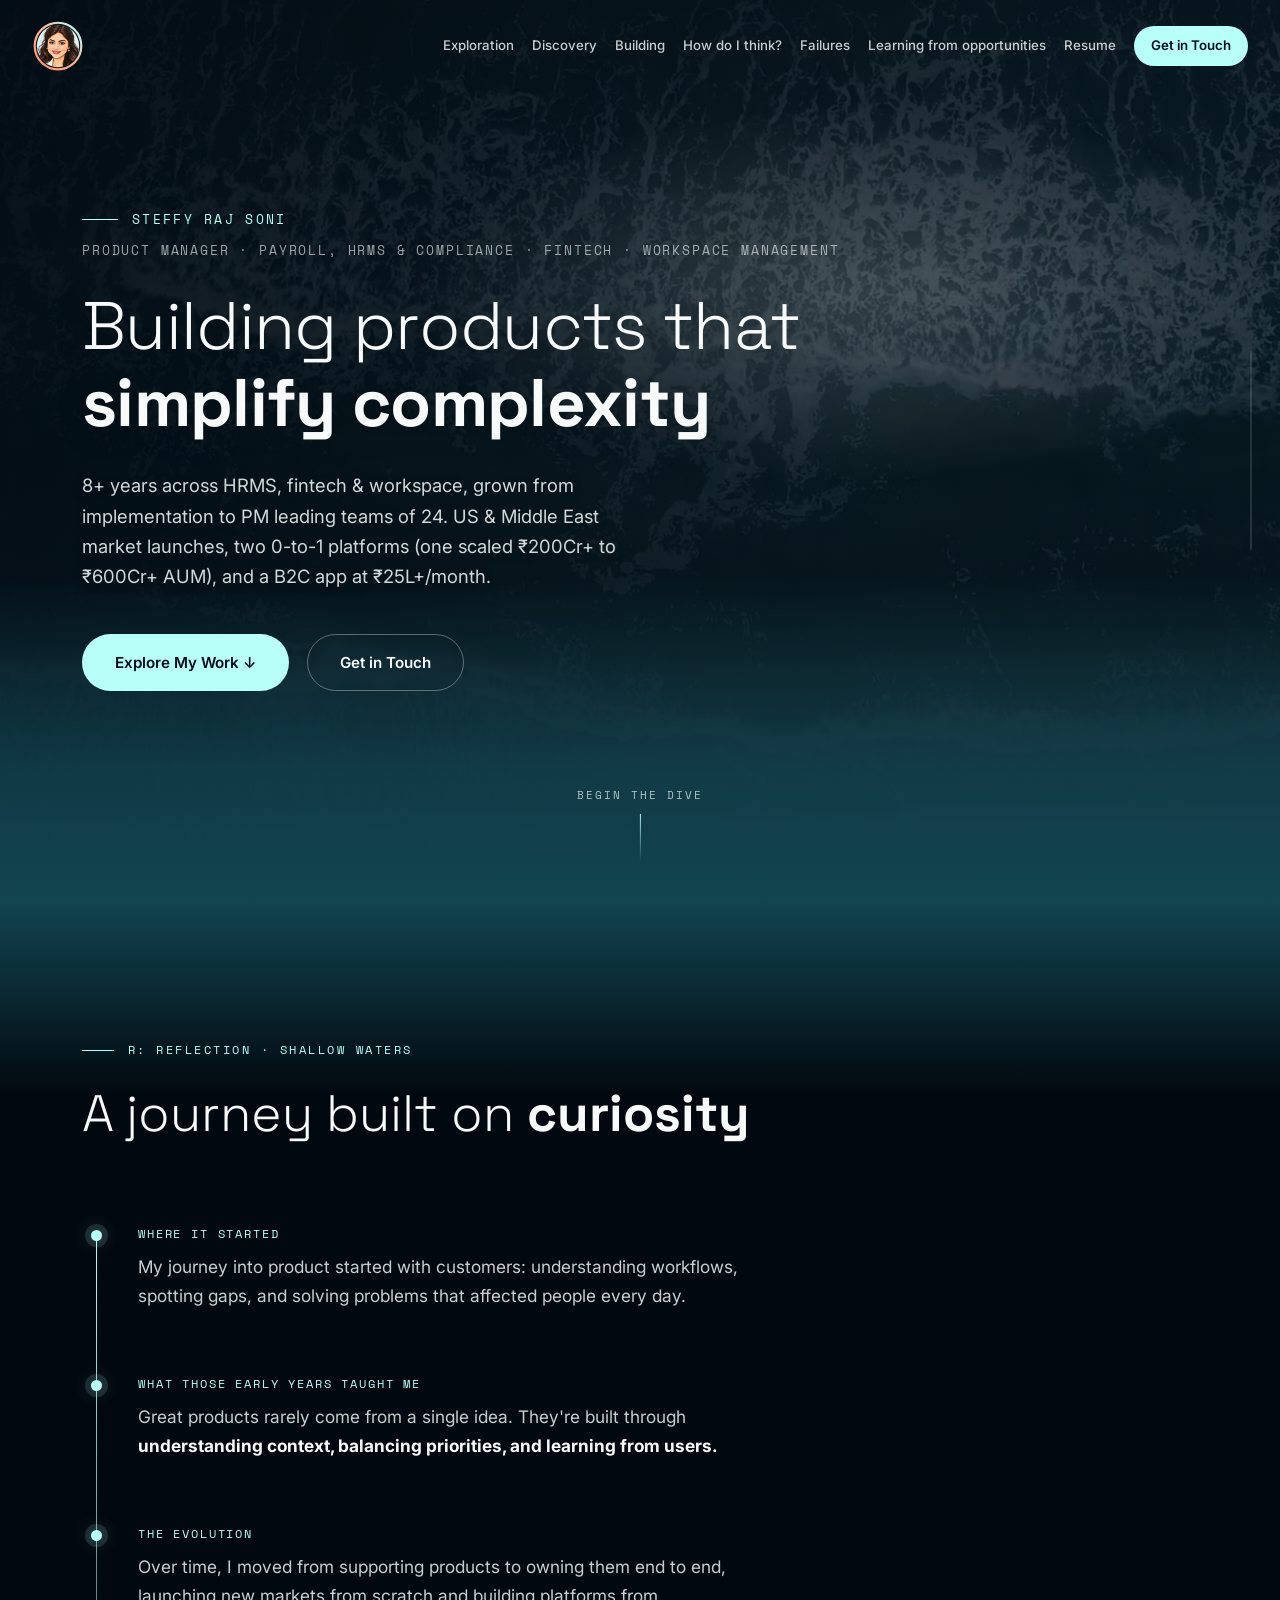
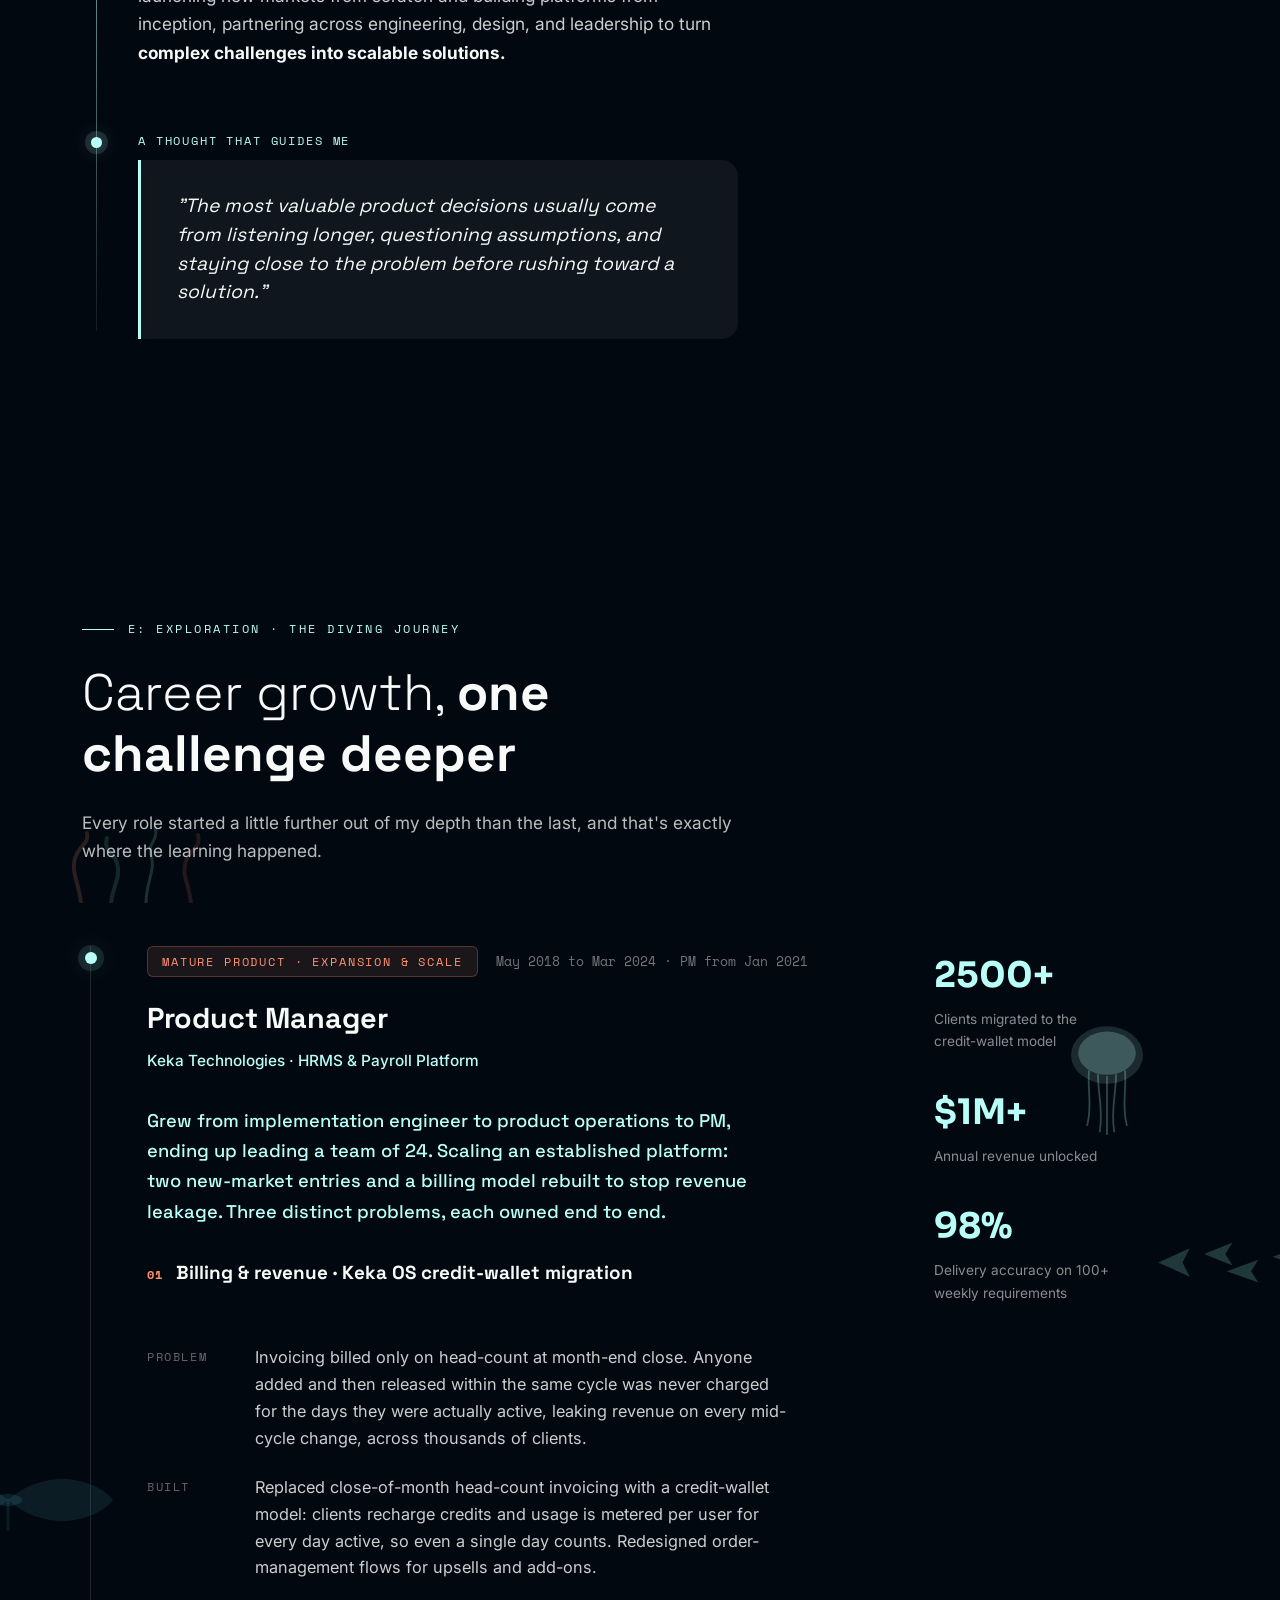
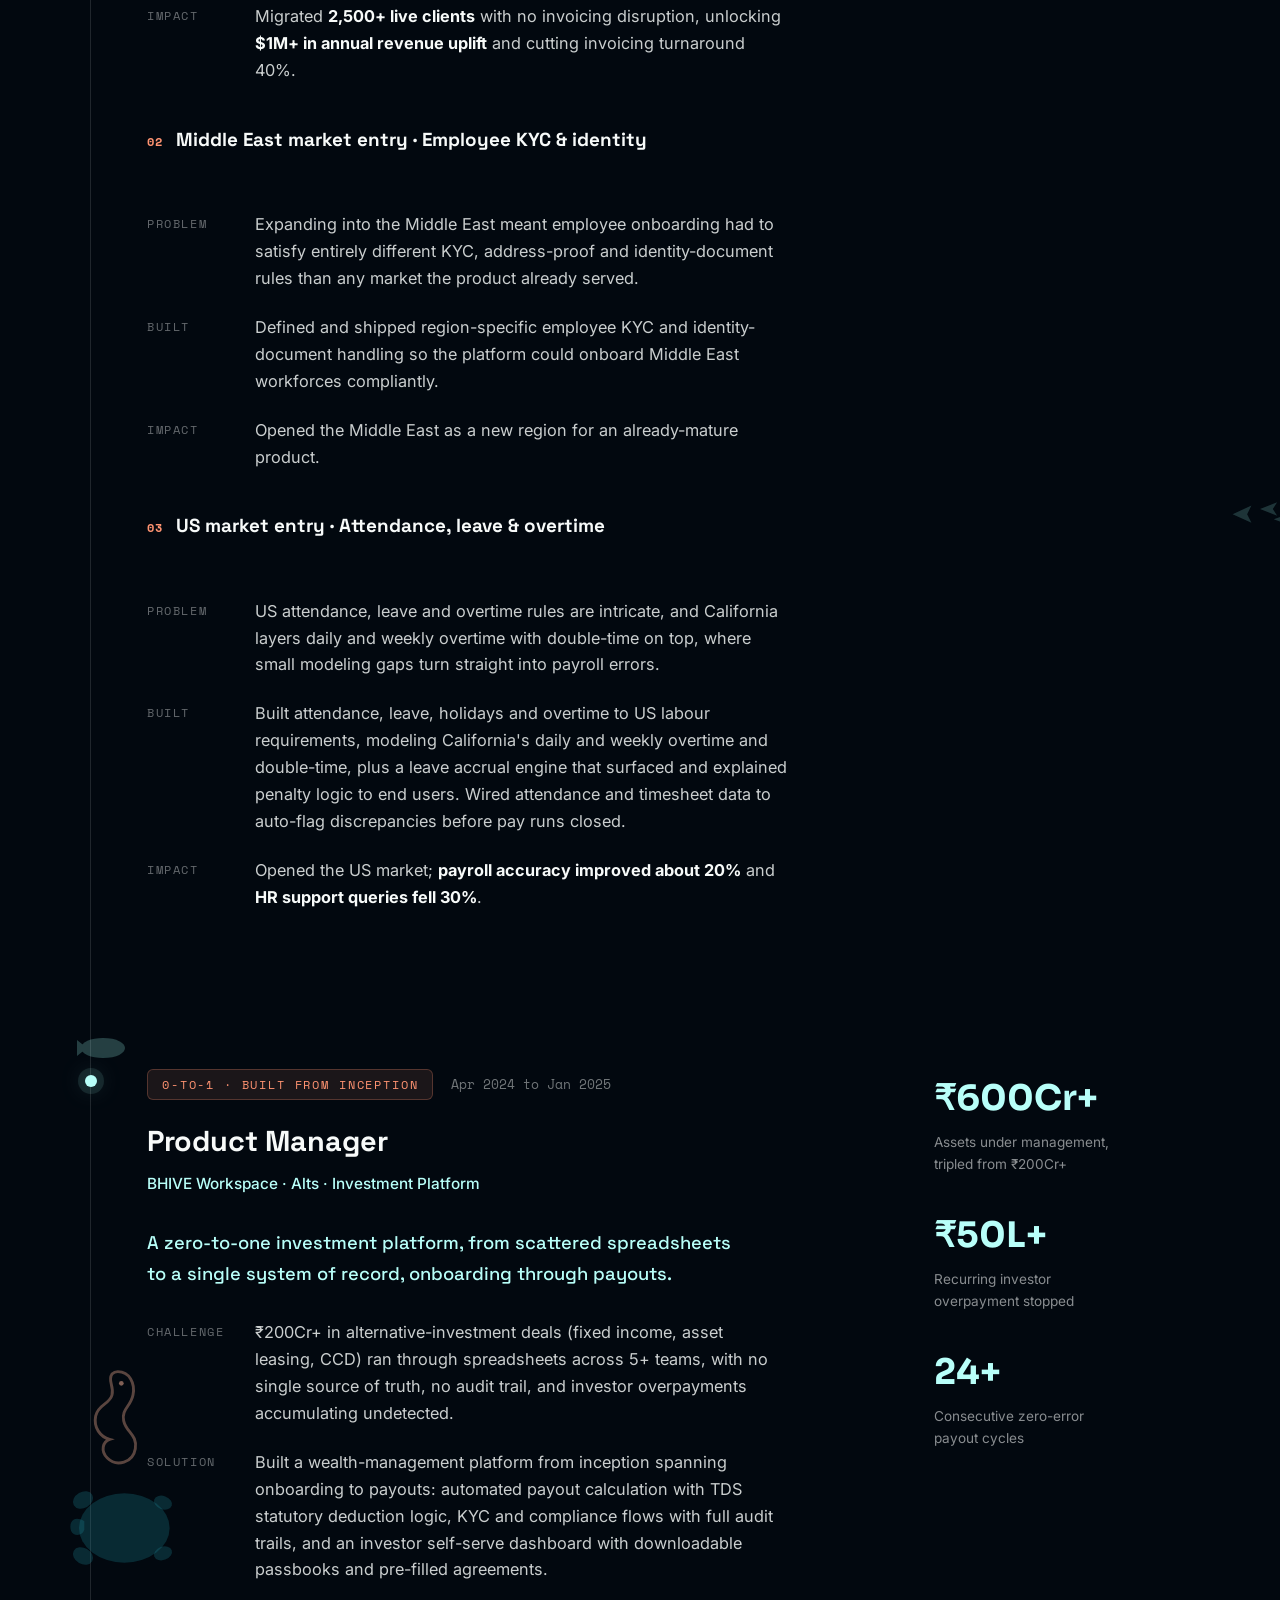
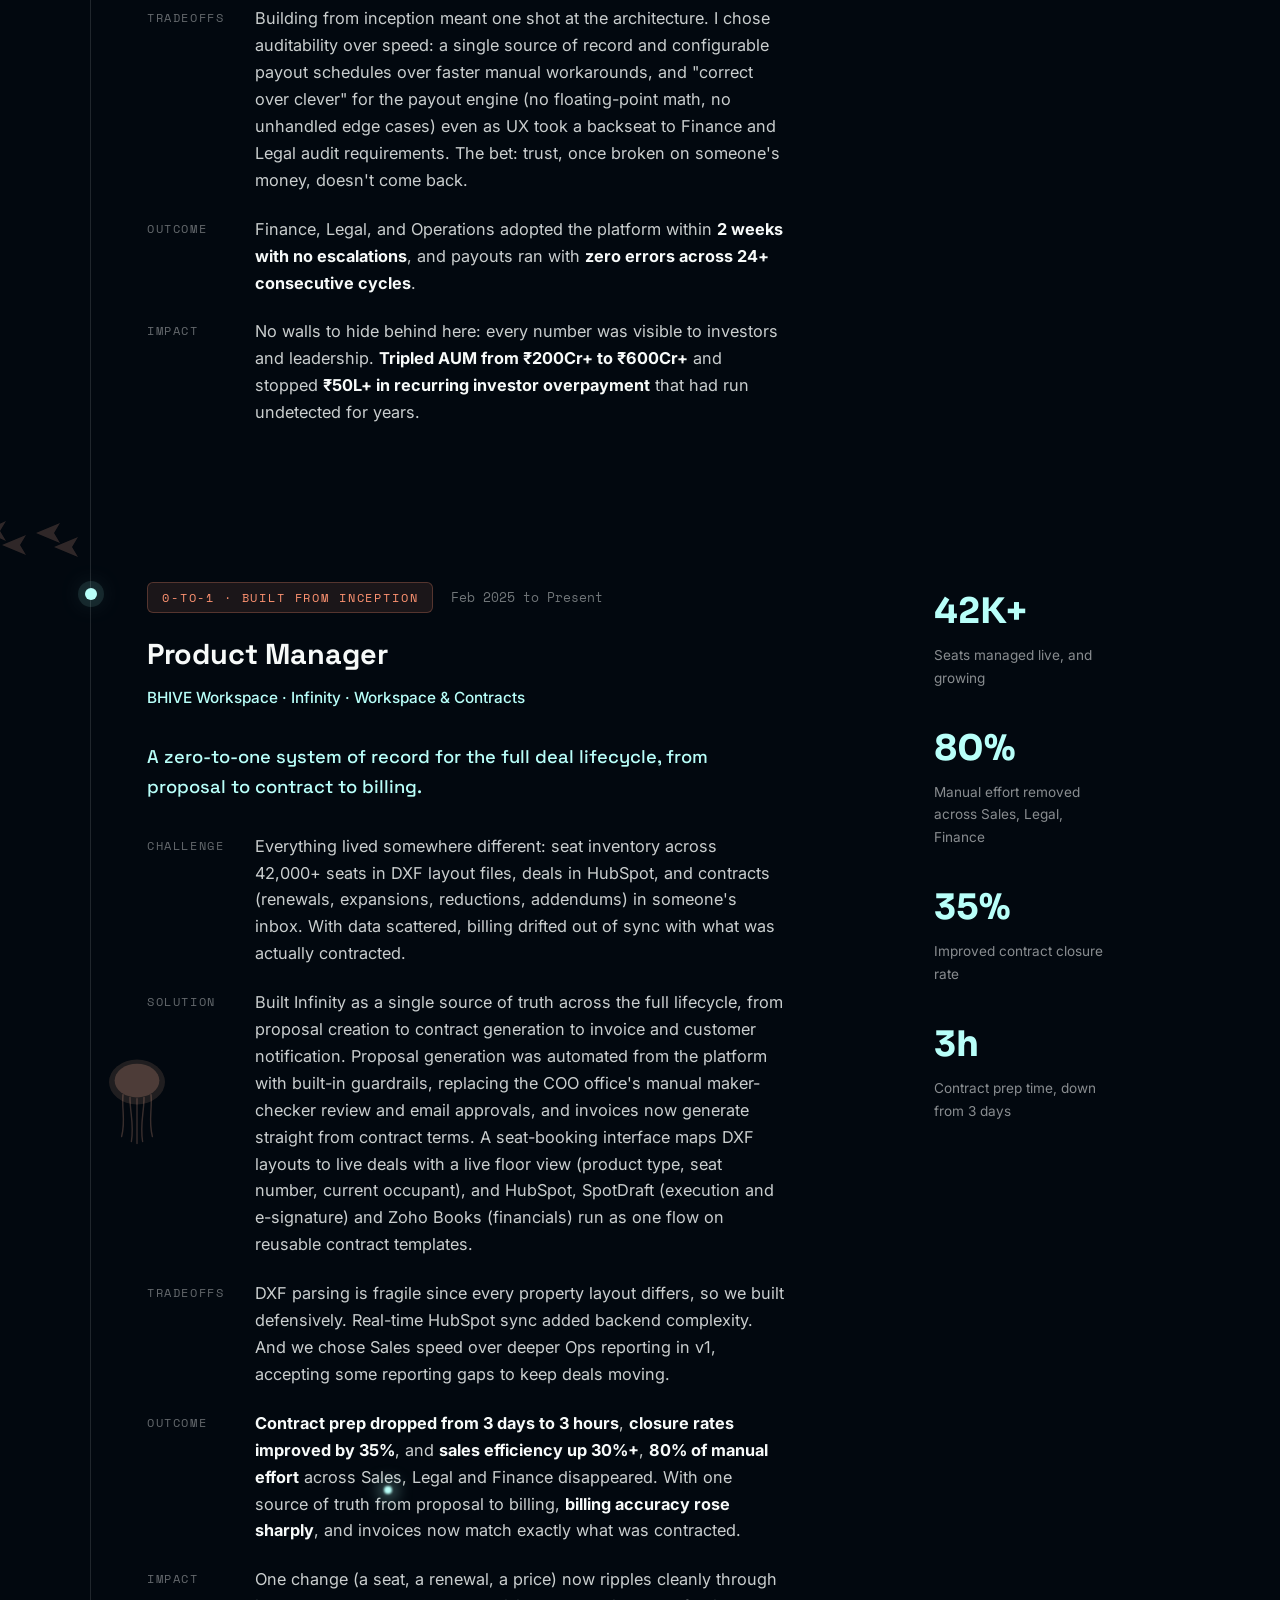
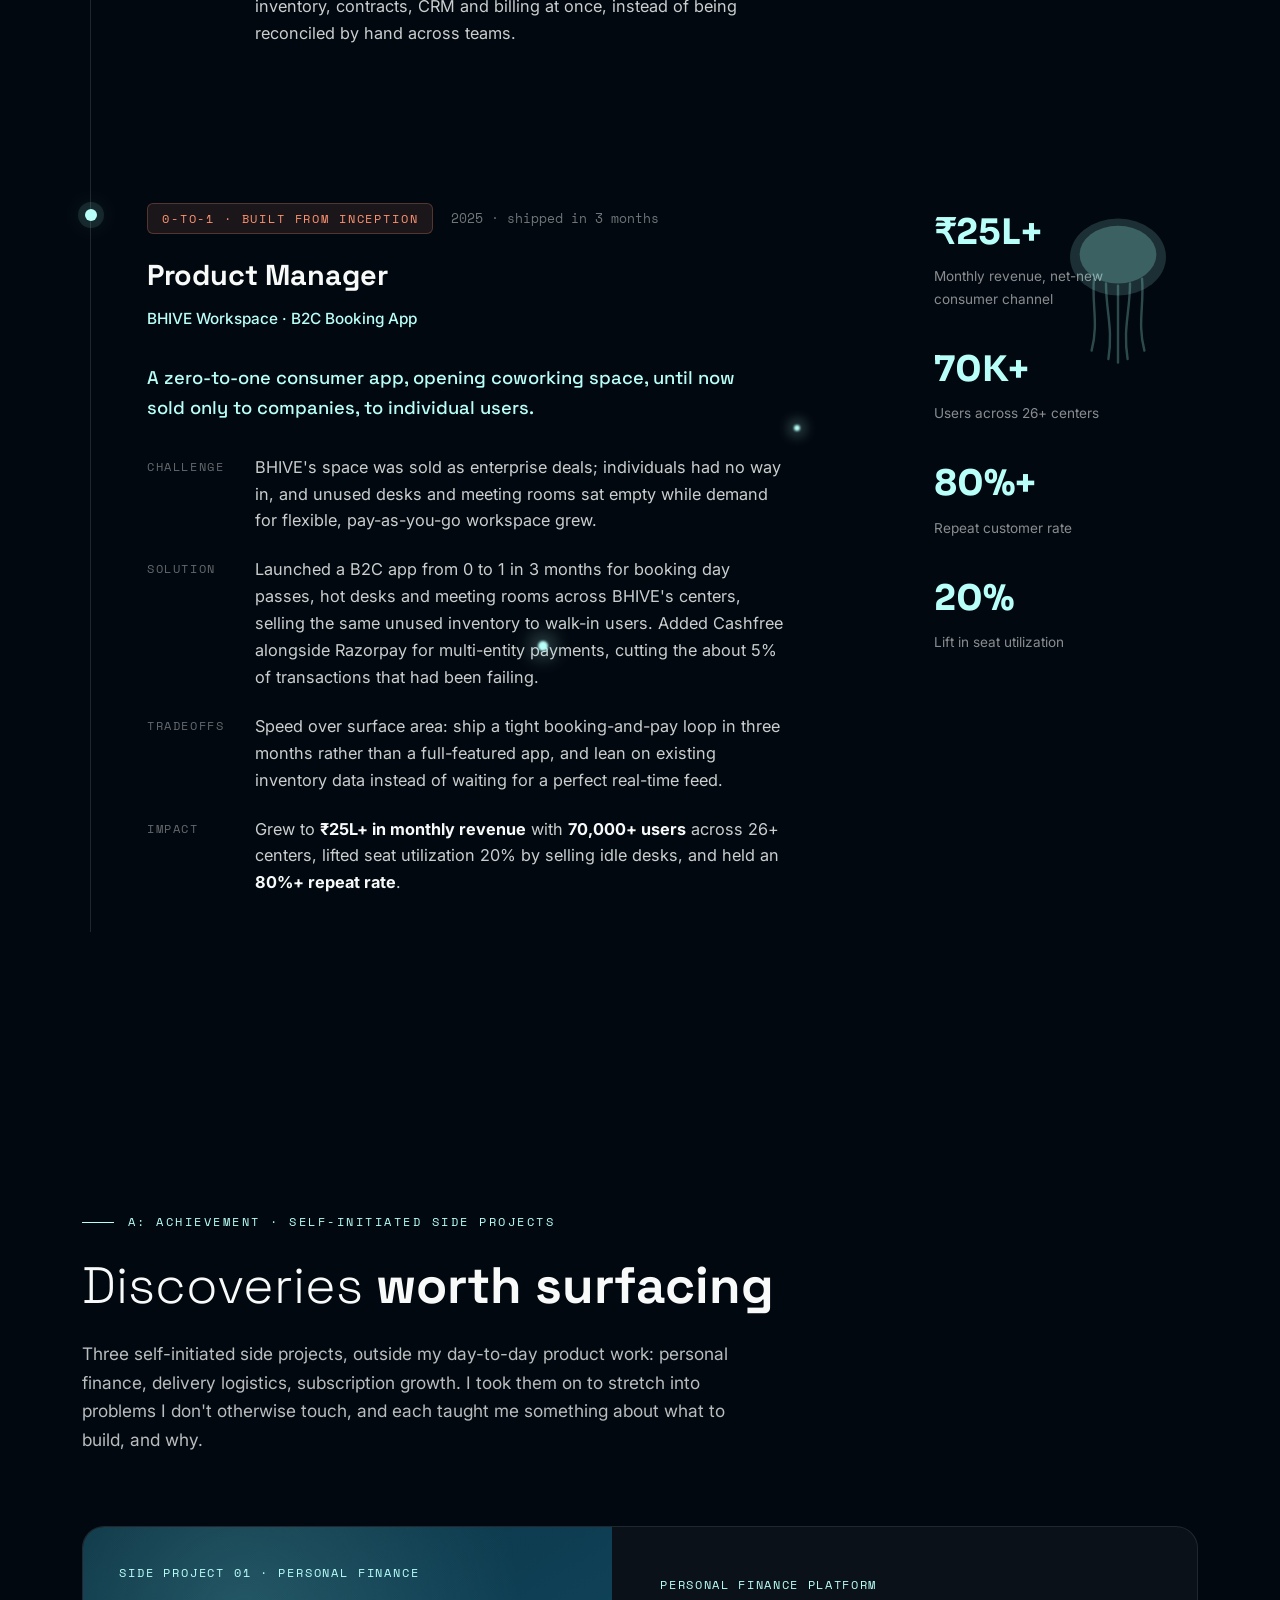
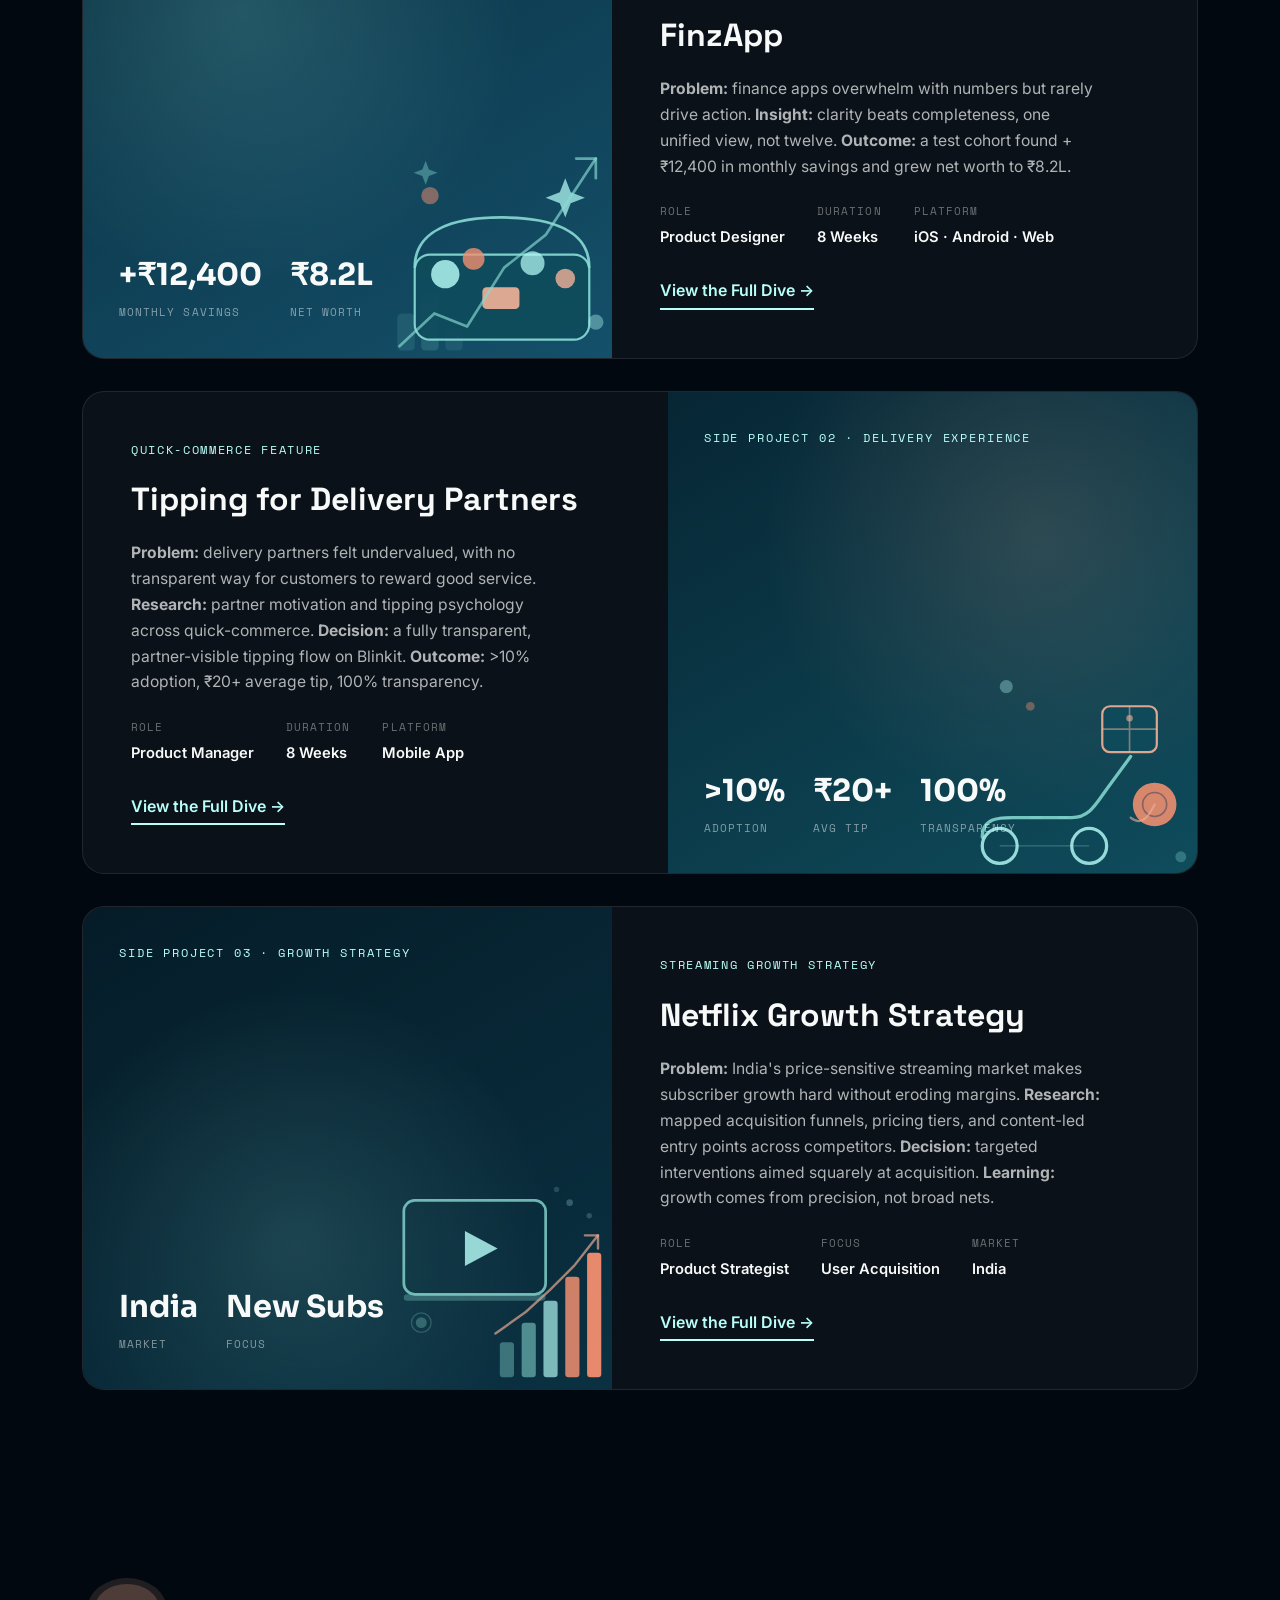
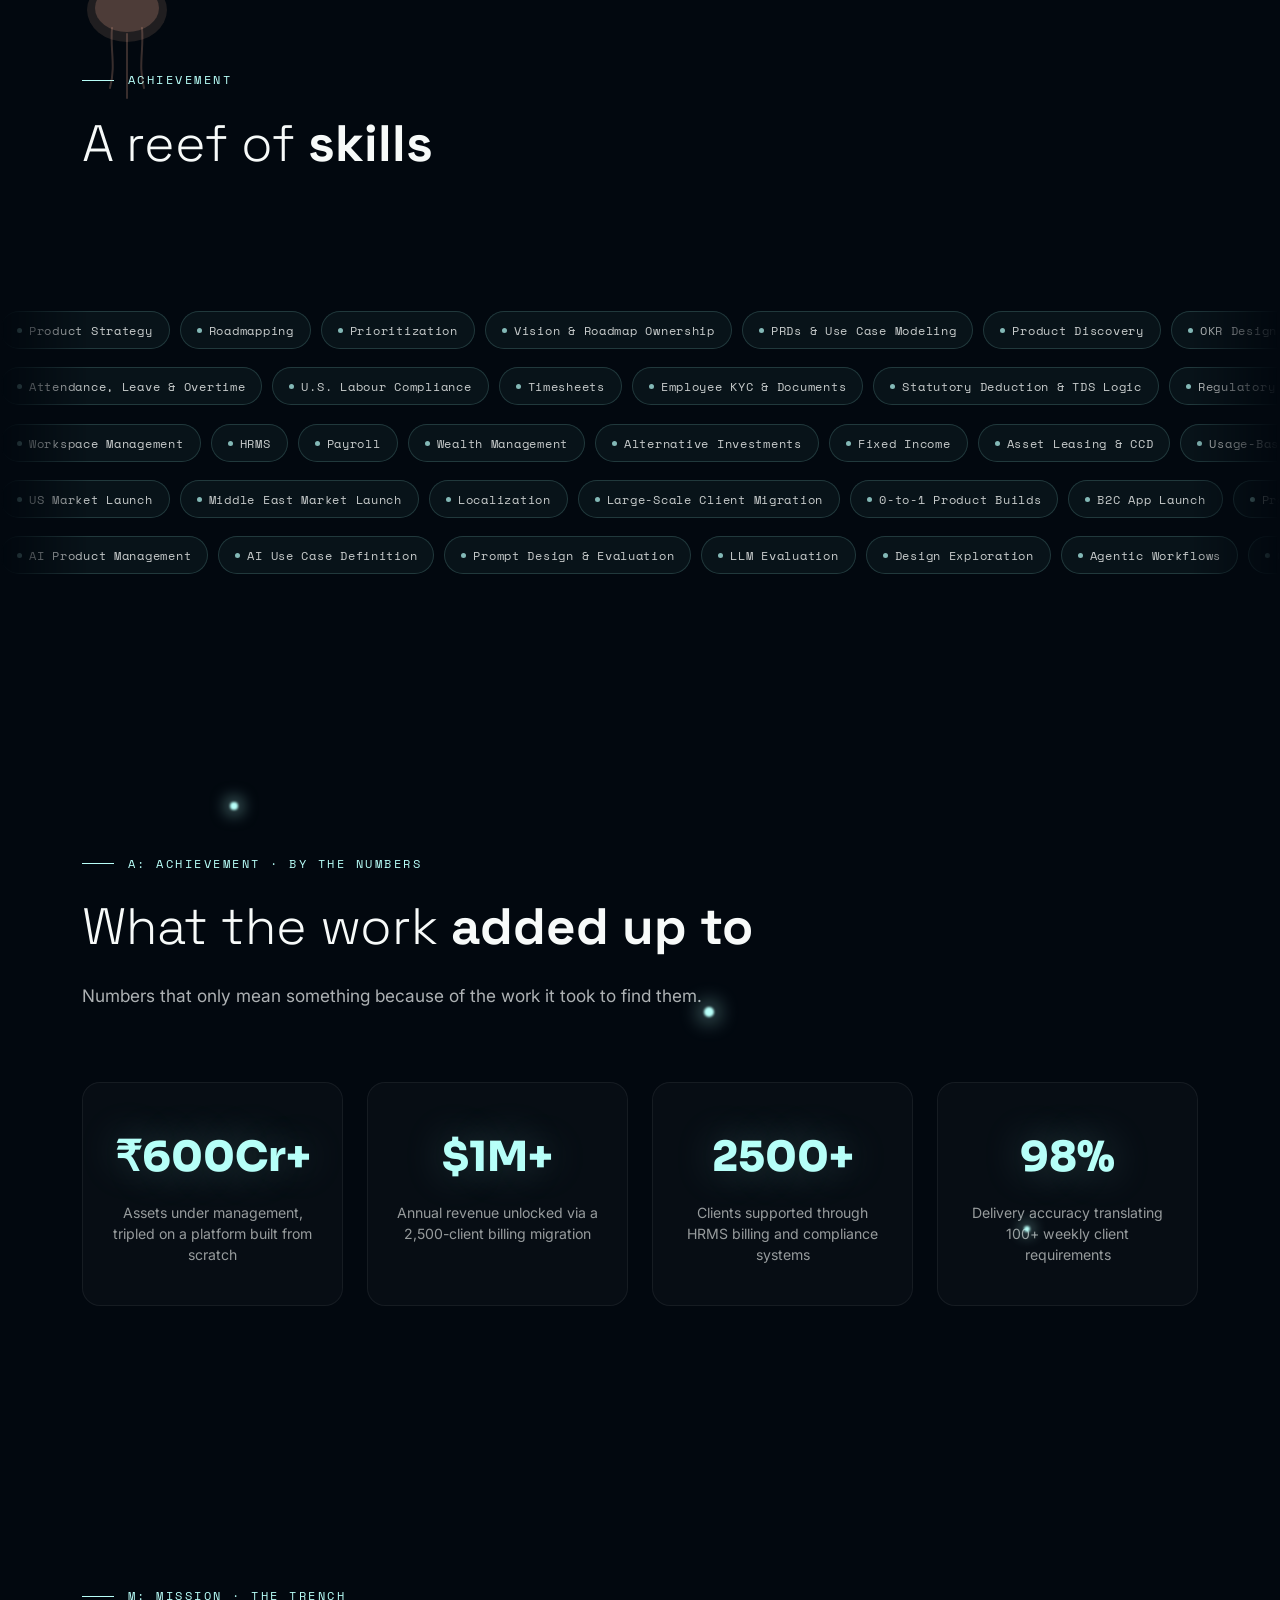
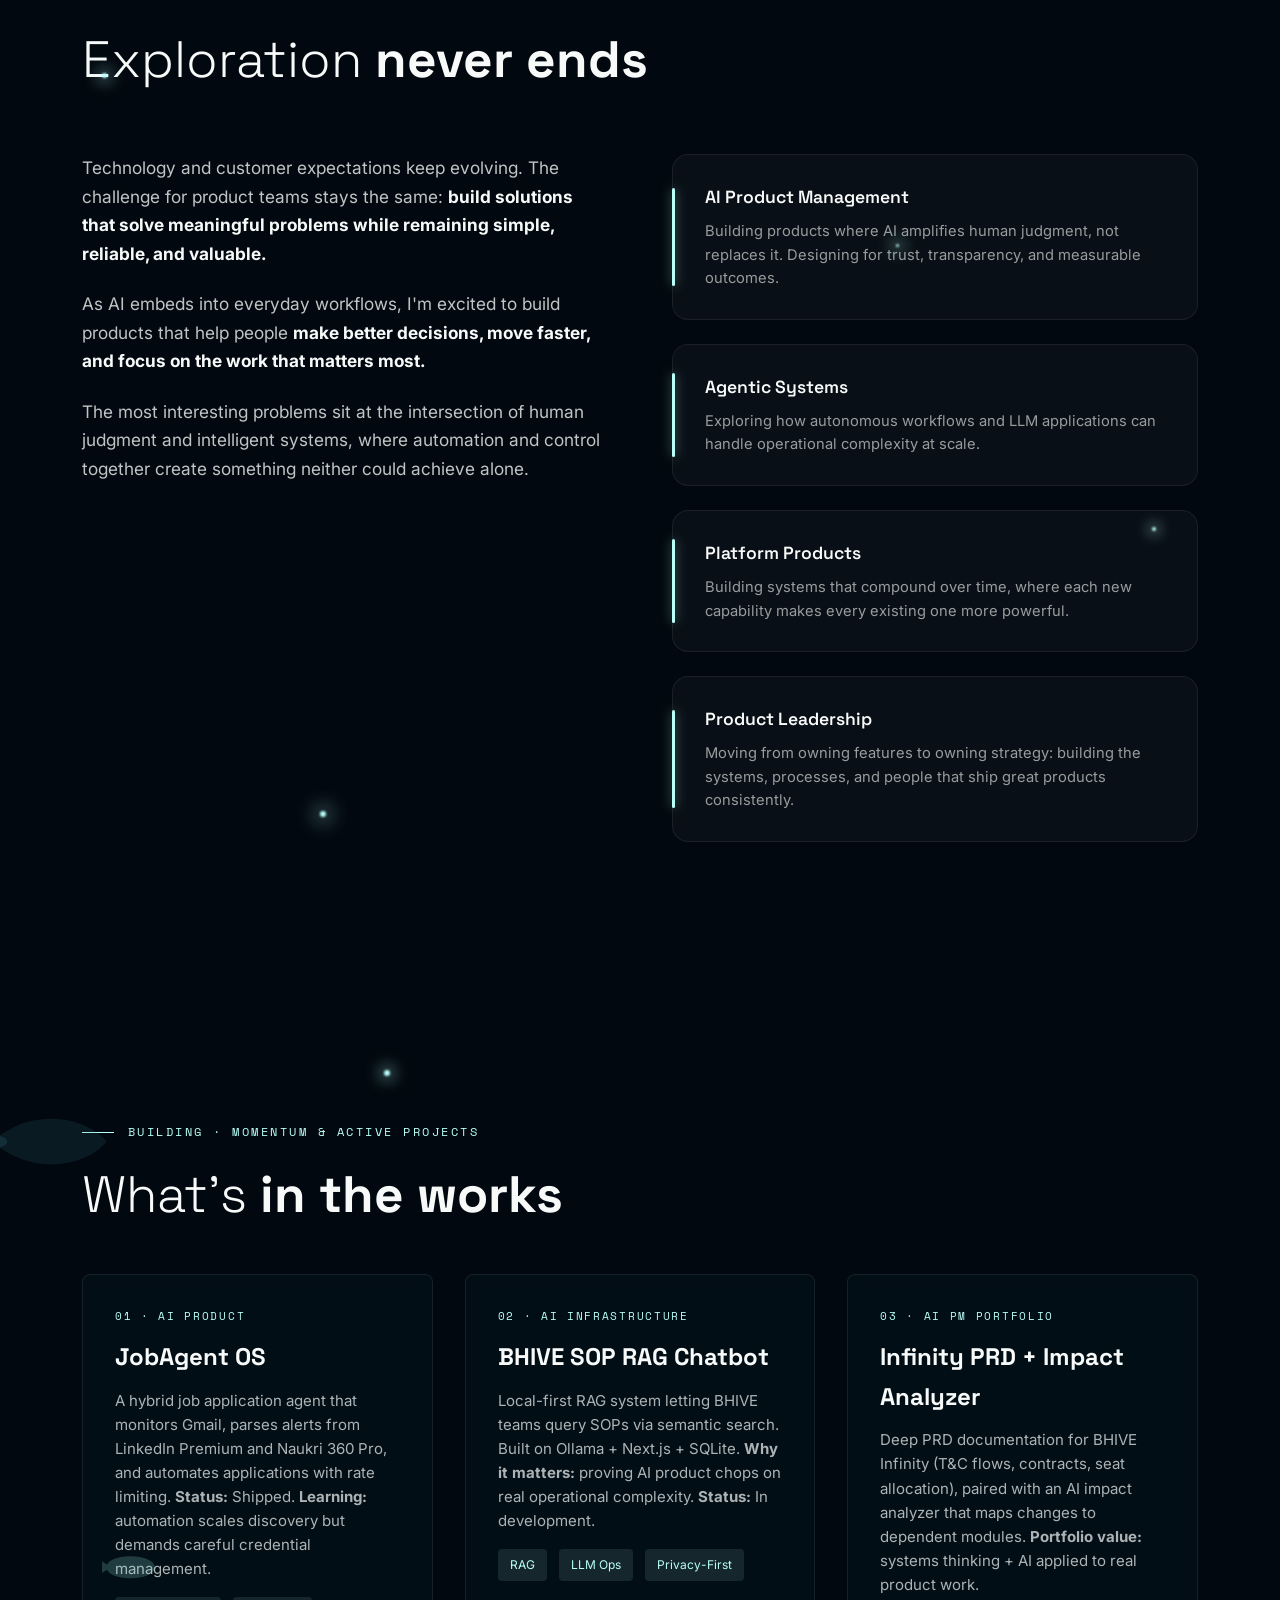
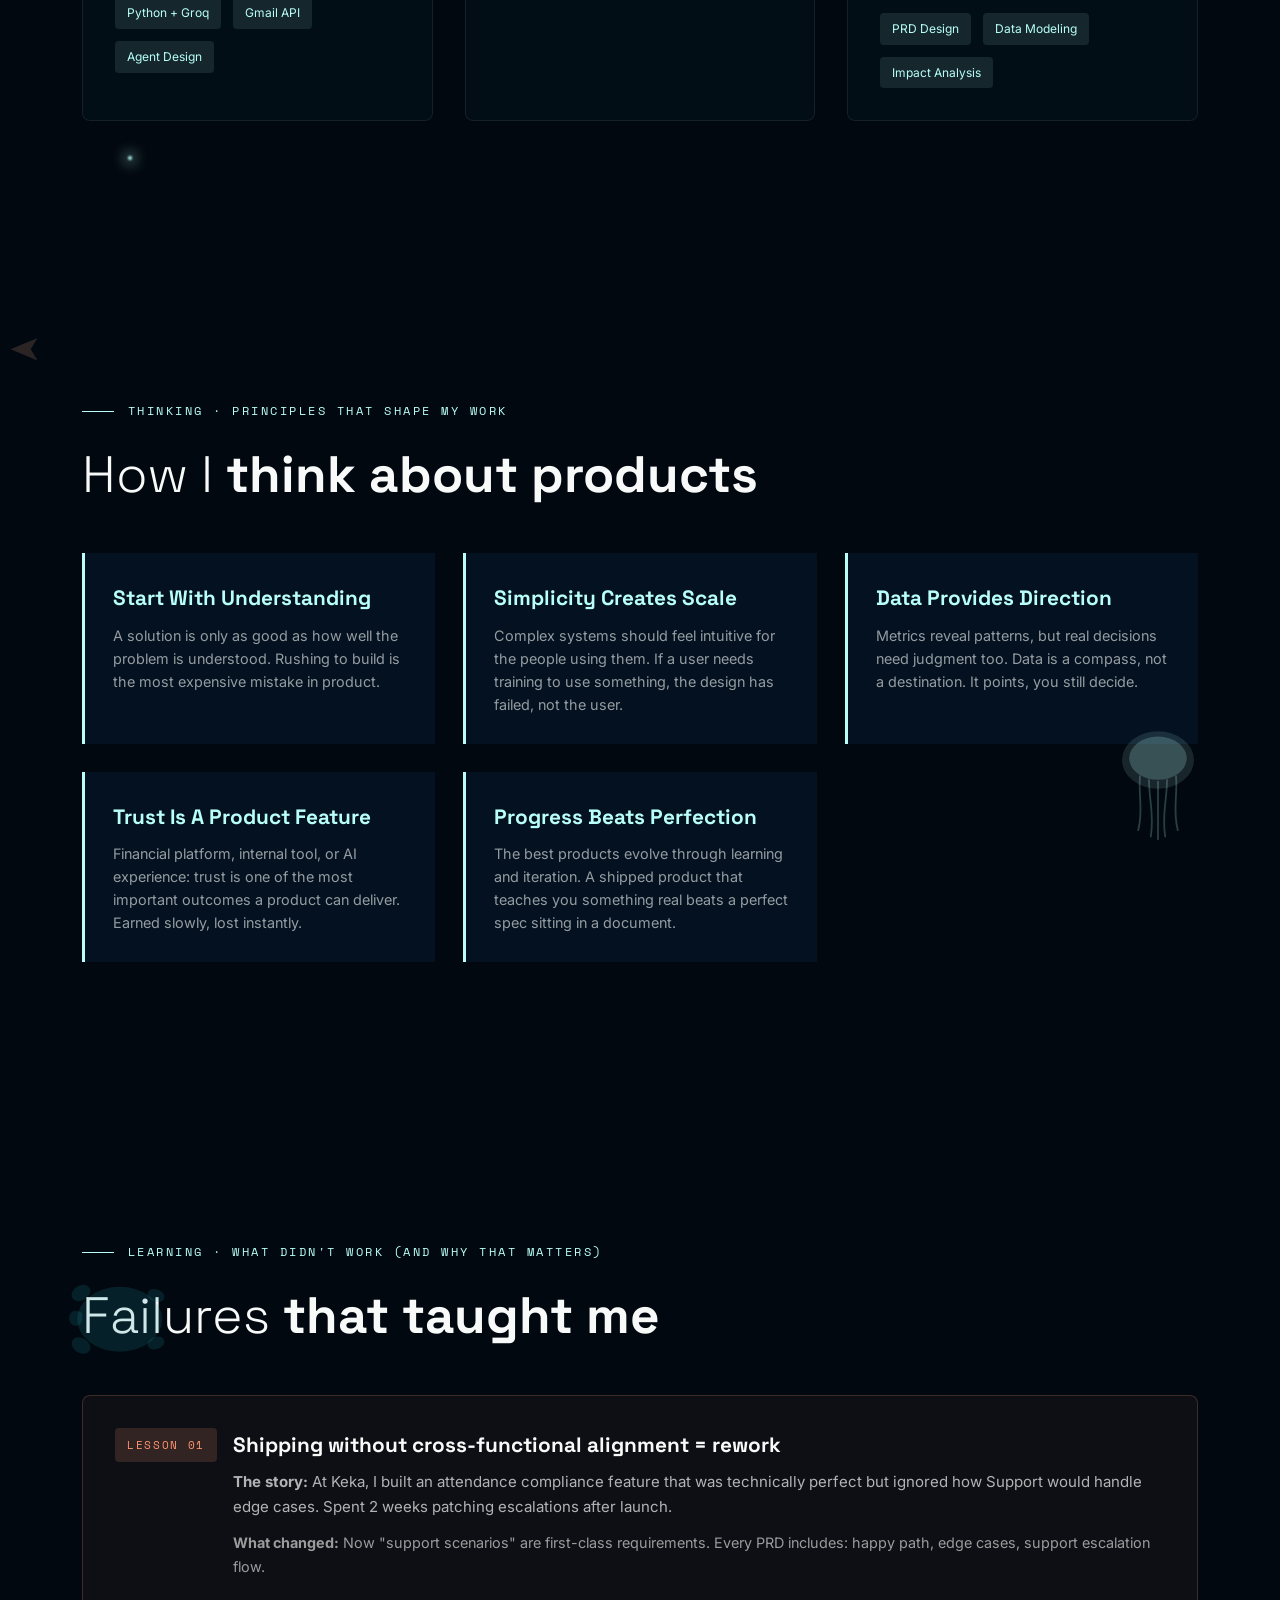
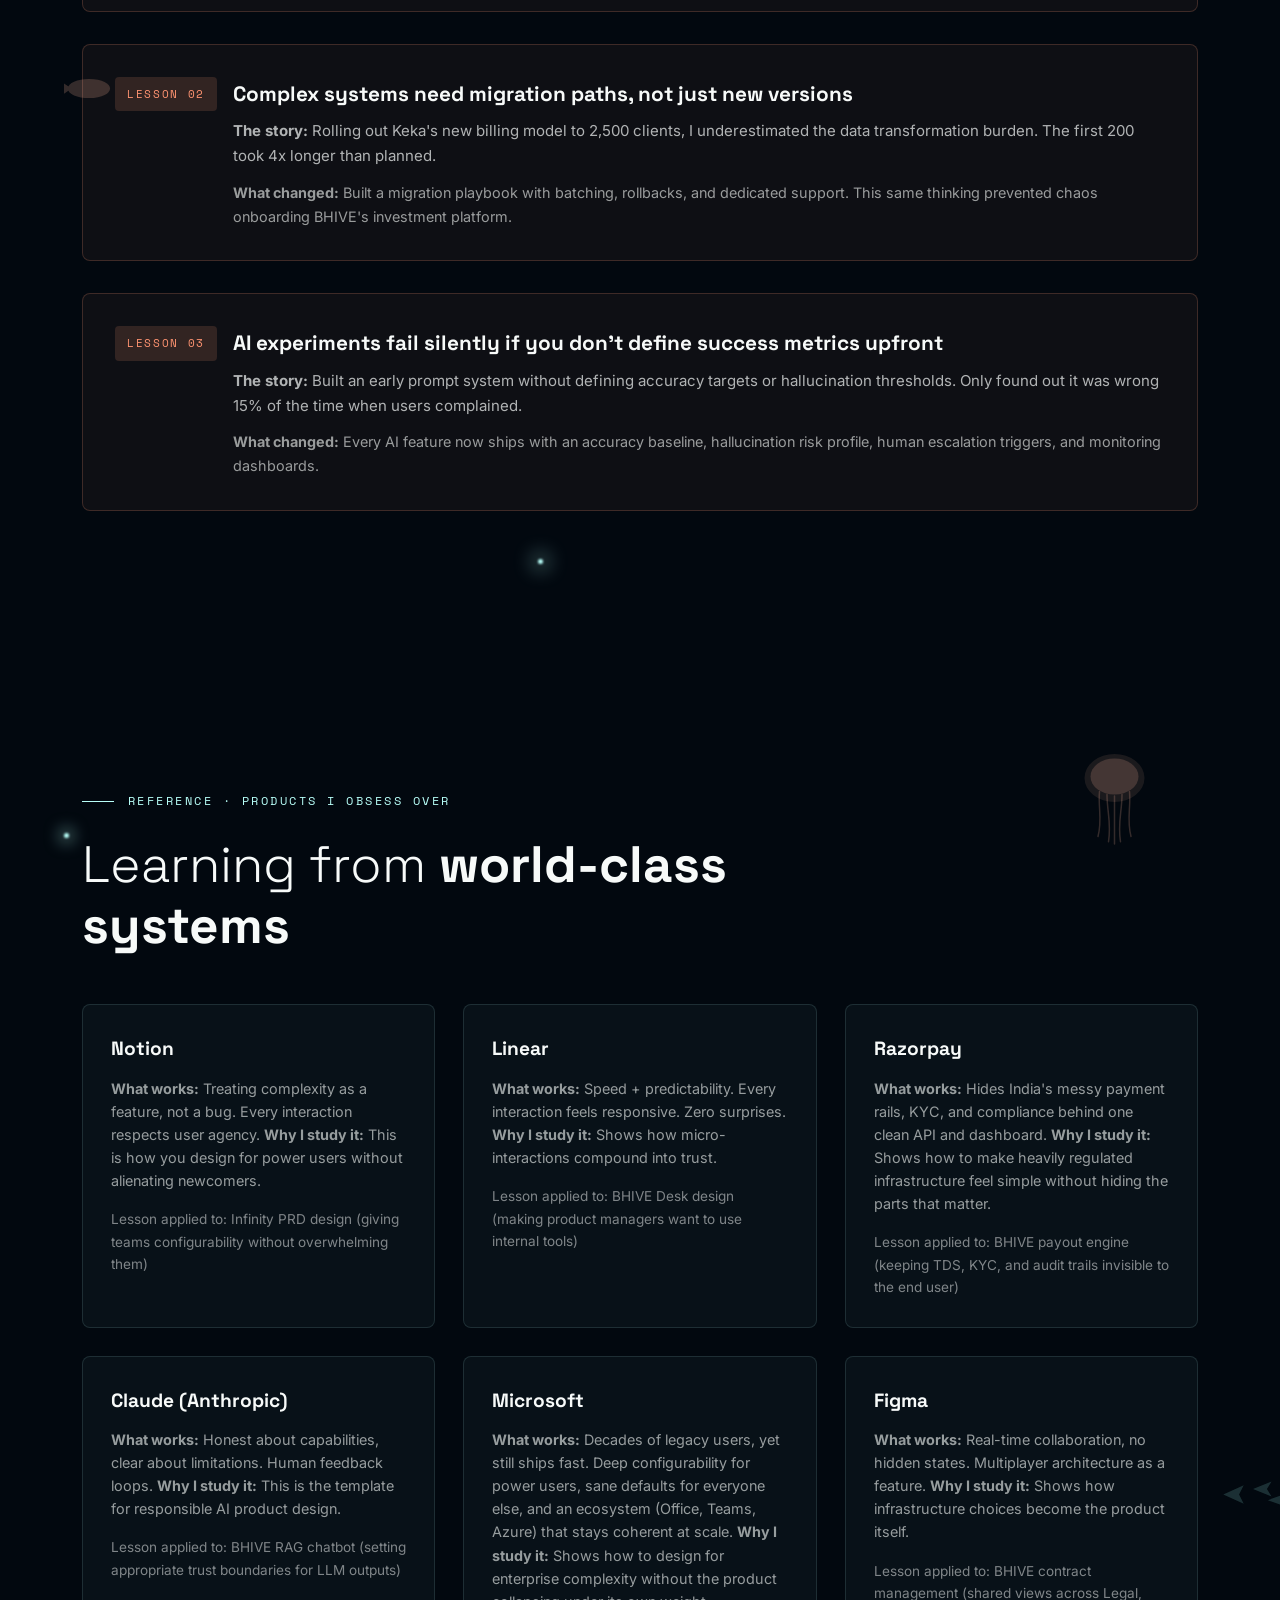
==== commit e1541acb: "Add files via upload" ====
--- a/index.html
+++ b/index.html
@@ -2340,7 +2340,7 @@
         <div class="glow-label">Assets under management, tripled on a platform built from scratch</div>
       </div>
       <div class="treasure-card fade-up">
-        <div class="glow-num"><span class="metric-num" data-count="10" data-prefix="$" data-suffix="M+">0</span></div>
+        <div class="glow-num"><span class="metric-num" data-count="1" data-prefix="$" data-suffix="M+">0</span></div>
         <div class="glow-label">Annual revenue unlocked via a 2,500-client billing migration</div>
       </div>
       <div class="treasure-card fade-up">
